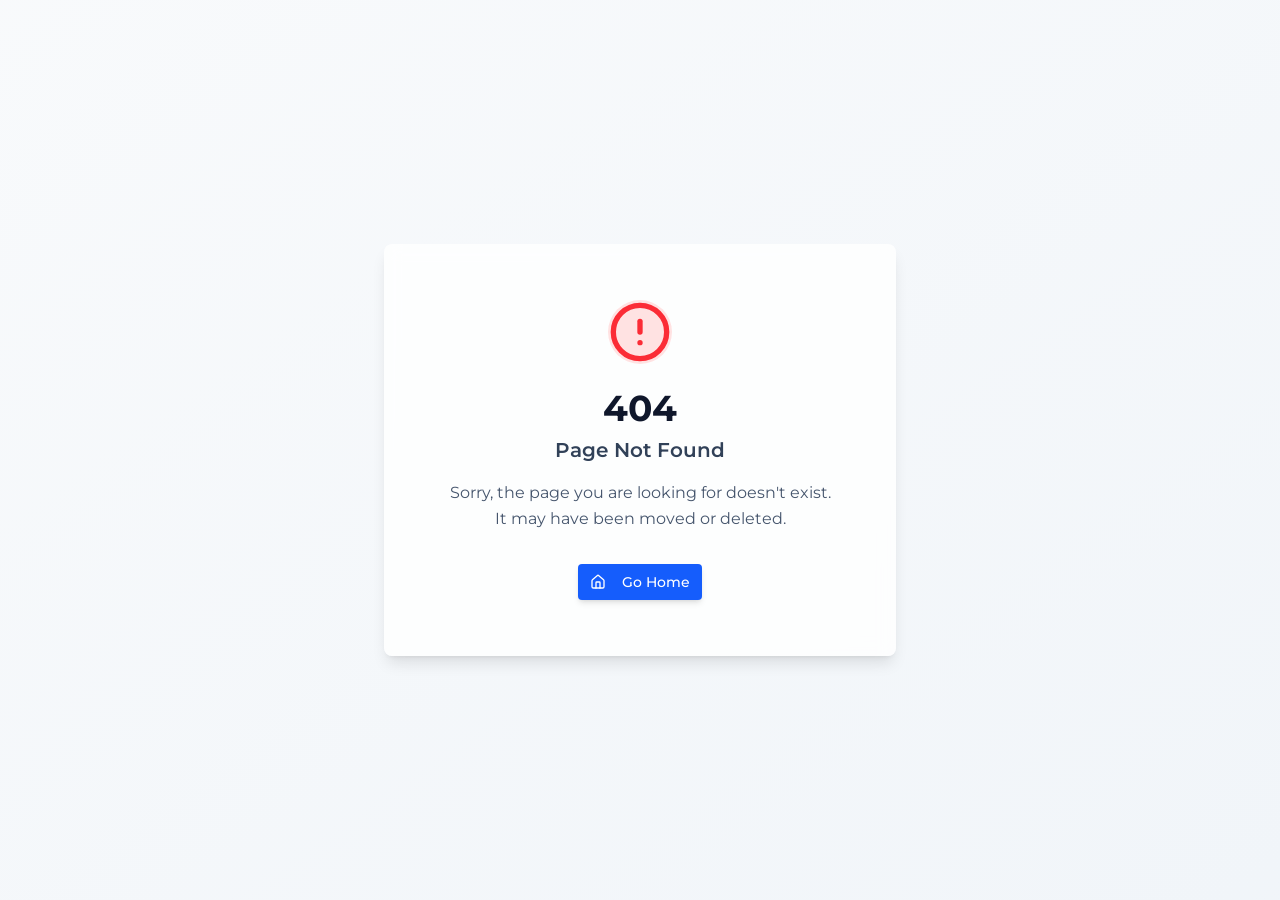
==== index.html @ ceac57ac "Bedrock Austin soil & site screening tool (static build) Screening engine runs in the browser agains" ====
<!doctype html>
<html lang="en">

  <head>
    <meta charset="UTF-8" />
    <meta
      name="viewport"
      content="width=device-width, initial-scale=1.0, maximum-scale=5" />
    <meta name="theme-color" content="#0B6E6E" />
    <meta
      name="description"
      content="Bedrock Austin reads the soil, bedrock, slope and Edwards Aquifer mapping under an Austin-area address and explains it in plain English — a one-page screening report brokers can hand to a client." />
    <title>Bedrock Austin — Austin Metro Soil &amp; Site Risk Screening</title>
    <link rel="preconnect" href="https://fonts.googleapis.com" />
    <link rel="preconnect" href="https://fonts.gstatic.com" crossorigin />
    <link
      href="https://fonts.googleapis.com/css2?family=Montserrat:wght@400;500;600;700;800&display=swap"
      rel="stylesheet" />
    <script type="module" crossorigin src="./assets/index-DRS5-mdk.js"></script>
    <link rel="stylesheet" crossorigin href="./assets/index-C3nefKfQ.css">
  </head>

  <body>
    <div id="root"></div>
    <script src="/api/platform/config.js"></script>

  </body>

</html>
---- assets/index-C3nefKfQ.css ----
.leaflet-pane,.leaflet-tile,.leaflet-marker-icon,.leaflet-marker-shadow,.leaflet-tile-container,.leaflet-pane>svg,.leaflet-pane>canvas,.leaflet-zoom-box,.leaflet-image-layer,.leaflet-layer{position:absolute;left:0;top:0}.leaflet-container{overflow:hidden}.leaflet-tile,.leaflet-marker-icon,.leaflet-marker-shadow{-webkit-user-select:none;-moz-user-select:none;user-select:none;-webkit-user-drag:none}.leaflet-tile::selection{background:transparent}.leaflet-safari .leaflet-tile{image-rendering:-webkit-optimize-contrast}.leaflet-safari .leaflet-tile-container{width:1600px;height:1600px;-webkit-transform-origin:0 0}.leaflet-marker-icon,.leaflet-marker-shadow{display:block}.leaflet-container .leaflet-overlay-pane svg{max-width:none!important;max-height:none!important}.leaflet-container .leaflet-marker-pane img,.leaflet-container .leaflet-shadow-pane img,.leaflet-container .leaflet-tile-pane img,.leaflet-container img.leaflet-image-layer,.leaflet-container .leaflet-tile{max-width:none!important;max-height:none!important;width:auto;padding:0}.leaflet-container img.leaflet-tile{mix-blend-mode:plus-lighter}.leaflet-container.leaflet-touch-zoom{-ms-touch-action:pan-x pan-y;touch-action:pan-x pan-y}.leaflet-container.leaflet-touch-drag{-ms-touch-action:pinch-zoom;touch-action:none;touch-action:pinch-zoom}.leaflet-container.leaflet-touch-drag.leaflet-touch-zoom{-ms-touch-action:none;touch-action:none}.leaflet-container{-webkit-tap-highlight-color:transparent}.leaflet-container a{-webkit-tap-highlight-color:rgba(51,181,229,.4)}.leaflet-tile{filter:inherit;visibility:hidden}.leaflet-tile-loaded{visibility:inherit}.leaflet-zoom-box{width:0;height:0;-moz-box-sizing:border-box;box-sizing:border-box;z-index:800}.leaflet-overlay-pane svg{-moz-user-select:none}.leaflet-pane{z-index:400}.leaflet-tile-pane{z-index:200}.leaflet-overlay-pane{z-index:400}.leaflet-shadow-pane{z-index:500}.leaflet-marker-pane{z-index:600}.leaflet-tooltip-pane{z-index:650}.leaflet-popup-pane{z-index:700}.leaflet-map-pane canvas{z-index:100}.leaflet-map-pane svg{z-index:200}.leaflet-vml-shape{width:1px;height:1px}.lvml{behavior:url(#default#VML);display:inline-block;position:absolute}.leaflet-control{position:relative;z-index:800;pointer-events:visiblePainted;pointer-events:auto}.leaflet-top,.leaflet-bottom{position:absolute;z-index:1000;pointer-events:none}.leaflet-top{top:0}.leaflet-right{right:0}.leaflet-bottom{bottom:0}.leaflet-left{left:0}.leaflet-control{float:left;clear:both}.leaflet-right .leaflet-control{float:right}.leaflet-top .leaflet-control{margin-top:10px}.leaflet-bottom .leaflet-control{margin-bottom:10px}.leaflet-left .leaflet-control{margin-left:10px}.leaflet-right .leaflet-control{margin-right:10px}.leaflet-fade-anim .leaflet-popup{opacity:0;-webkit-transition:opacity .2s linear;-moz-transition:opacity .2s linear;transition:opacity .2s linear}.leaflet-fade-anim .leaflet-map-pane .leaflet-popup{opacity:1}.leaflet-zoom-animated{-webkit-transform-origin:0 0;-ms-transform-origin:0 0;transform-origin:0 0}svg.leaflet-zoom-animated{will-change:transform}.leaflet-zoom-anim .leaflet-zoom-animated{-webkit-transition:-webkit-transform .25s cubic-bezier(0,0,.25,1);-moz-transition:-moz-transform .25s cubic-bezier(0,0,.25,1);transition:transform .25s cubic-bezier(0,0,.25,1)}.leaflet-zoom-anim .leaflet-tile,.leaflet-pan-anim .leaflet-tile{-webkit-transition:none;-moz-transition:none;transition:none}.leaflet-zoom-anim .leaflet-zoom-hide{visibility:hidden}.leaflet-interactive{cursor:pointer}.leaflet-grab{cursor:-webkit-grab;cursor:-moz-grab;cursor:grab}.leaflet-crosshair,.leaflet-crosshair .leaflet-interactive{cursor:crosshair}.leaflet-popup-pane,.leaflet-control{cursor:auto}.leaflet-dragging .leaflet-grab,.leaflet-dragging .leaflet-grab .leaflet-interactive,.leaflet-dragging .leaflet-marker-draggable{cursor:move;cursor:-webkit-grabbing;cursor:-moz-grabbing;cursor:grabbing}.leaflet-marker-icon,.leaflet-marker-shadow,.leaflet-image-layer,.leaflet-pane>svg path,.leaflet-tile-container{pointer-events:none}.leaflet-marker-icon.leaflet-interactive,.leaflet-image-layer.leaflet-interactive,.leaflet-pane>svg path.leaflet-interactive,svg.leaflet-image-layer.leaflet-interactive path{pointer-events:visiblePainted;pointer-events:auto}.leaflet-container{background:#ddd;outline-offset:1px}.leaflet-container a{color:#0078a8}.leaflet-zoom-box{border:2px dotted #38f;background:#ffffff80}.leaflet-container{font-family:Helvetica Neue,Arial,Helvetica,sans-serif;font-size:12px;font-size:.75rem;line-height:1.5}.leaflet-bar{box-shadow:0 1px 5px #000000a6;border-radius:4px}.leaflet-bar a{background-color:#fff;border-bottom:1px solid #ccc;width:26px;height:26px;line-height:26px;display:block;text-align:center;text-decoration:none;color:#000}.leaflet-bar a,.leaflet-control-layers-toggle{background-position:50% 50%;background-repeat:no-repeat;display:block}.leaflet-bar a:hover,.leaflet-bar a:focus{background-color:#f4f4f4}.leaflet-bar a:first-child{border-top-left-radius:4px;border-top-right-radius:4px}.leaflet-bar a:last-child{border-bottom-left-radius:4px;border-bottom-right-radius:4px;border-bottom:none}.leaflet-bar a.leaflet-disabled{cursor:default;background-color:#f4f4f4;color:#bbb}.leaflet-touch .leaflet-bar a{width:30px;height:30px;line-height:30px}.leaflet-touch .leaflet-bar a:first-child{border-top-left-radius:2px;border-top-right-radius:2px}.leaflet-touch .leaflet-bar a:last-child{border-bottom-left-radius:2px;border-bottom-right-radius:2px}.leaflet-control-zoom-in,.leaflet-control-zoom-out{font:700 18px Lucida Console,Monaco,monospace;text-indent:1px}.leaflet-touch .leaflet-control-zoom-in,.leaflet-touch .leaflet-control-zoom-out{font-size:22px}.leaflet-control-layers{box-shadow:0 1px 5px #0006;background:#fff;border-radius:5px}.leaflet-control-layers-toggle{background-image:url([data-uri]);width:36px;height:36px}.leaflet-retina .leaflet-control-layers-toggle{background-image:url([data-uri]);background-size:26px 26px}.leaflet-touch .leaflet-control-layers-toggle{width:44px;height:44px}.leaflet-control-layers .leaflet-control-layers-list,.leaflet-control-layers-expanded .leaflet-control-layers-toggle{display:none}.leaflet-control-layers-expanded .leaflet-control-layers-list{display:block;position:relative}.leaflet-control-layers-expanded{padding:6px 10px 6px 6px;color:#333;background:#fff}.leaflet-control-layers-scrollbar{overflow-y:scroll;overflow-x:hidden;padding-right:5px}.leaflet-control-layers-selector{margin-top:2px;position:relative;top:1px}.leaflet-control-layers label{display:block;font-size:13px;font-size:1.08333em}.leaflet-control-layers-separator{height:0;border-top:1px solid #ddd;margin:5px -10px 5px -6px}.leaflet-default-icon-path{background-image:url([data-uri])}.leaflet-container .leaflet-control-attribution{background:#fff;background:#fffc;margin:0}.leaflet-control-attribution,.leaflet-control-scale-line{padding:0 5px;color:#333;line-height:1.4}.leaflet-control-attribution a{text-decoration:none}.leaflet-control-attribution a:hover,.leaflet-control-attribution a:focus{text-decoration:underline}.leaflet-attribution-flag{display:inline!important;vertical-align:baseline!important;width:1em;height:.6669em}.leaflet-left .leaflet-control-scale{margin-left:5px}.leaflet-bottom .leaflet-control-scale{margin-bottom:5px}.leaflet-control-scale-line{border:2px solid #777;border-top:none;line-height:1.1;padding:2px 5px 1px;white-space:nowrap;-moz-box-sizing:border-box;box-sizing:border-box;background:#fffc;text-shadow:1px 1px #fff}.leaflet-control-scale-line:not(:first-child){border-top:2px solid #777;border-bottom:none;margin-top:-2px}.leaflet-control-scale-line:not(:first-child):not(:last-child){border-bottom:2px solid #777}.leaflet-touch .leaflet-control-attribution,.leaflet-touch .leaflet-control-layers,.leaflet-touch .leaflet-bar{box-shadow:none}.leaflet-touch .leaflet-control-layers,.leaflet-touch .leaflet-bar{border:2px solid rgba(0,0,0,.2);background-clip:padding-box}.leaflet-popup{position:absolute;text-align:center;margin-bottom:20px}.leaflet-popup-content-wrapper{padding:1px;text-align:left;border-radius:12px}.leaflet-popup-content{margin:13px 24px 13px 20px;line-height:1.3;font-size:13px;font-size:1.08333em;min-height:1px}.leaflet-popup-content p{margin:1.3em 0}.leaflet-popup-tip-container{width:40px;height:20px;position:absolute;left:50%;margin-top:-1px;margin-left:-20px;overflow:hidden;pointer-events:none}.leaflet-popup-tip{width:17px;height:17px;padding:1px;margin:-10px auto 0;pointer-events:auto;-webkit-transform:rotate(45deg);-moz-transform:rotate(45deg);-ms-transform:rotate(45deg);transform:rotate(45deg)}.leaflet-popup-content-wrapper,.leaflet-popup-tip{background:#fff;color:#333;box-shadow:0 3px 14px #0006}.leaflet-container a.leaflet-popup-close-button{position:absolute;top:0;right:0;border:none;text-align:center;width:24px;height:24px;font:16px/24px Tahoma,Verdana,sans-serif;color:#757575;text-decoration:none;background:transparent}.leaflet-container a.leaflet-popup-close-button:hover,.leaflet-container a.leaflet-popup-close-button:focus{color:#585858}.leaflet-popup-scrolled{overflow:auto}.leaflet-oldie .leaflet-popup-content-wrapper{-ms-zoom:1}.leaflet-oldie .leaflet-popup-tip{width:24px;margin:0 auto;-ms-filter:"progid:DXImageTransform.Microsoft.Matrix(M11=0.70710678, M12=0.70710678, M21=-0.70710678, M22=0.70710678)";filter:progid:DXImageTransform.Microsoft.Matrix(M11=.70710678,M12=.70710678,M21=-.70710678,M22=.70710678)}.leaflet-oldie .leaflet-control-zoom,.leaflet-oldie .leaflet-control-layers,.leaflet-oldie .leaflet-popup-content-wrapper,.leaflet-oldie .leaflet-popup-tip{border:1px solid #999}.leaflet-div-icon{background:#fff;border:1px solid #666}.leaflet-tooltip{position:absolute;padding:6px;background-color:#fff;border:1px solid #fff;border-radius:3px;color:#222;white-space:nowrap;-webkit-user-select:none;-moz-user-select:none;-ms-user-select:none;user-select:none;pointer-events:none;box-shadow:0 1px 3px #0006}.leaflet-tooltip.leaflet-interactive{cursor:pointer;pointer-events:auto}.leaflet-tooltip-top:before,.leaflet-tooltip-bottom:before,.leaflet-tooltip-left:before,.leaflet-tooltip-right:before{position:absolute;pointer-events:none;border:6px solid transparent;background:transparent;content:""}.leaflet-tooltip-bottom{margin-top:6px}.leaflet-tooltip-top{margin-top:-6px}.leaflet-tooltip-bottom:before,.leaflet-tooltip-top:before{left:50%;margin-left:-6px}.leaflet-tooltip-top:before{bottom:0;margin-bottom:-12px;border-top-color:#fff}.leaflet-tooltip-bottom:before{top:0;margin-top:-12px;margin-left:-6px;border-bottom-color:#fff}.leaflet-tooltip-left{margin-left:-6px}.leaflet-tooltip-right{margin-left:6px}.leaflet-tooltip-left:before,.leaflet-tooltip-right:before{top:50%;margin-top:-6px}.leaflet-tooltip-left:before{right:0;margin-right:-12px;border-left-color:#fff}.leaflet-tooltip-right:before{left:0;margin-left:-12px;border-right-color:#fff}@media print{.leaflet-control{-webkit-print-color-adjust:exact;print-color-adjust:exact}}/*! tailwindcss v4.1.14 | MIT License | https://tailwindcss.com */@layer properties{@supports (((-webkit-hyphens:none)) and (not (margin-trim:inline))) or ((-moz-orient:inline) and (not (color:rgb(from red r g b)))){*,:before,:after,::backdrop{--tw-translate-x:0;--tw-translate-y:0;--tw-translate-z:0;--tw-rotate-x:initial;--tw-rotate-y:initial;--tw-rotate-z:initial;--tw-skew-x:initial;--tw-skew-y:initial;--tw-space-y-reverse:0;--tw-space-x-reverse:0;--tw-divide-y-reverse:0;--tw-border-style:solid;--tw-gradient-position:initial;--tw-gradient-from:#0000;--tw-gradient-via:#0000;--tw-gradient-to:#0000;--tw-gradient-stops:initial;--tw-gradient-via-stops:initial;--tw-gradient-from-position:0%;--tw-gradient-via-position:50%;--tw-gradient-to-position:100%;--tw-leading:initial;--tw-font-weight:initial;--tw-tracking:initial;--tw-ordinal:initial;--tw-slashed-zero:initial;--tw-numeric-figure:initial;--tw-numeric-spacing:initial;--tw-numeric-fraction:initial;--tw-shadow:0 0 #0000;--tw-shadow-color:initial;--tw-shadow-alpha:100%;--tw-inset-shadow:0 0 #0000;--tw-inset-shadow-color:initial;--tw-inset-shadow-alpha:100%;--tw-ring-color:initial;--tw-ring-shadow:0 0 #0000;--tw-inset-ring-color:initial;--tw-inset-ring-shadow:0 0 #0000;--tw-ring-inset:initial;--tw-ring-offset-width:0px;--tw-ring-offset-color:#fff;--tw-ring-offset-shadow:0 0 #0000;--tw-outline-style:solid;--tw-backdrop-blur:initial;--tw-backdrop-brightness:initial;--tw-backdrop-contrast:initial;--tw-backdrop-grayscale:initial;--tw-backdrop-hue-rotate:initial;--tw-backdrop-invert:initial;--tw-backdrop-opacity:initial;--tw-backdrop-saturate:initial;--tw-backdrop-sepia:initial;--tw-duration:initial;--tw-ease:initial;--tw-content:"";--tw-animation-delay:0s;--tw-animation-direction:normal;--tw-animation-duration:initial;--tw-animation-fill-mode:none;--tw-animation-iteration-count:1;--tw-enter-blur:0;--tw-enter-opacity:1;--tw-enter-rotate:0;--tw-enter-scale:1;--tw-enter-translate-x:0;--tw-enter-translate-y:0;--tw-exit-blur:0;--tw-exit-opacity:1;--tw-exit-rotate:0;--tw-exit-scale:1;--tw-exit-translate-x:0;--tw-exit-translate-y:0}}}@layer theme{:root,:host{--font-sans:ui-sans-serif,system-ui,sans-serif,"Apple Color Emoji","Segoe UI Emoji","Segoe UI Symbol","Noto Color Emoji";--font-mono:ui-monospace,SFMono-Regular,Menlo,Monaco,Consolas,"Liberation Mono","Courier New",monospace;--color-red-100:oklch(93.6% .032 17.717);--color-red-500:oklch(63.7% .237 25.331);--color-blue-50:oklch(97% .014 254.604);--color-blue-300:oklch(80.9% .105 251.813);--color-blue-500:oklch(62.3% .214 259.815);--color-blue-600:oklch(54.6% .245 262.881);--color-blue-700:oklch(48.8% .243 264.376);--color-blue-800:oklch(42.4% .199 265.638);--color-slate-50:oklch(98.4% .003 247.858);--color-slate-100:oklch(96.8% .007 247.896);--color-slate-600:oklch(44.6% .043 257.281);--color-slate-700:oklch(37.2% .044 257.287);--color-slate-900:oklch(20.8% .042 265.755);--color-black:#000;--color-white:#fff;--spacing:.25rem;--container-xs:20rem;--container-sm:24rem;--container-md:28rem;--container-lg:32rem;--container-2xl:42rem;--container-3xl:48rem;--container-6xl:72rem;--text-xs:.75rem;--text-xs--line-height:calc(1/.75);--text-sm:.875rem;--text-sm--line-height:calc(1.25/.875);--text-base:1rem;--text-base--line-height: 1.5 ;--text-lg:1.125rem;--text-lg--line-height:calc(1.75/1.125);--text-xl:1.25rem;--text-xl--line-height:calc(1.75/1.25);--text-2xl:1.5rem;--text-2xl--line-height:calc(2/1.5);--text-3xl:1.875rem;--text-3xl--line-height: 1.2 ;--text-4xl:2.25rem;--text-4xl--line-height:calc(2.5/2.25);--font-weight-normal:400;--font-weight-medium:500;--font-weight-semibold:600;--font-weight-bold:700;--tracking-tight:-.025em;--tracking-widest:.1em;--leading-tight:1.25;--leading-snug:1.375;--leading-normal:1.5;--leading-relaxed:1.625;--radius-xs:.125rem;--ease-in-out:cubic-bezier(.4,0,.2,1);--animate-spin:spin 1s linear infinite;--animate-pulse:pulse 2s cubic-bezier(.4,0,.6,1)infinite;--blur-sm:8px;--blur-2xl:40px;--aspect-video:16/9;--default-transition-duration:.15s;--default-transition-timing-function:cubic-bezier(.4,0,.2,1);--default-font-family:var(--font-sans);--default-mono-font-family:var(--font-mono);--color-border:var(--border);--font-display:var(--font-display);--font-body:var(--font-body)}}@layer base{*,:after,:before,::backdrop{box-sizing:border-box;border:0 solid;margin:0;padding:0}::file-selector-button{box-sizing:border-box;border:0 solid;margin:0;padding:0}html,:host{-webkit-text-size-adjust:100%;tab-size:4;line-height:1.5;font-family:var(--default-font-family,ui-sans-serif,system-ui,sans-serif,"Apple Color Emoji","Segoe UI Emoji","Segoe UI Symbol","Noto Color Emoji");font-feature-settings:var(--default-font-feature-settings,normal);font-variation-settings:var(--default-font-variation-settings,normal);-webkit-tap-highlight-color:transparent}hr{height:0;color:inherit;border-top-width:1px}abbr:where([title]){-webkit-text-decoration:underline dotted;text-decoration:underline dotted}h1,h2,h3,h4,h5,h6{font-size:inherit;font-weight:inherit}a{color:inherit;-webkit-text-decoration:inherit;text-decoration:inherit}b,strong{font-weight:bolder}code,kbd,samp,pre{font-family:var(--default-mono-font-family,ui-monospace,SFMono-Regular,Menlo,Monaco,Consolas,"Liberation Mono","Courier New",monospace);font-feature-settings:var(--default-mono-font-feature-settings,normal);font-variation-settings:var(--default-mono-font-variation-settings,normal);font-size:1em}small{font-size:80%}sub,sup{vertical-align:baseline;font-size:75%;line-height:0;position:relative}sub{bottom:-.25em}sup{top:-.5em}table{text-indent:0;border-color:inherit;border-collapse:collapse}:-moz-focusring{outline:auto}progress{vertical-align:baseline}summary{display:list-item}ol,ul,menu{list-style:none}img,svg,video,canvas,audio,iframe,embed,object{vertical-align:middle;display:block}img,video{max-width:100%;height:auto}button,input,select,optgroup,textarea{font:inherit;font-feature-settings:inherit;font-variation-settings:inherit;letter-spacing:inherit;color:inherit;opacity:1;background-color:#0000;border-radius:0}::file-selector-button{font:inherit;font-feature-settings:inherit;font-variation-settings:inherit;letter-spacing:inherit;color:inherit;opacity:1;background-color:#0000;border-radius:0}:where(select:is([multiple],[size])) optgroup{font-weight:bolder}:where(select:is([multiple],[size])) optgroup option{padding-inline-start:20px}::file-selector-button{margin-inline-end:4px}::placeholder{opacity:1}@supports (not ((-webkit-appearance:-apple-pay-button))) or (contain-intrinsic-size:1px){::placeholder{color:currentColor}@supports (color:color-mix(in lab,red,red)){::placeholder{color:color-mix(in oklab,currentcolor 50%,transparent)}}}textarea{resize:vertical}::-webkit-search-decoration{-webkit-appearance:none}::-webkit-date-and-time-value{min-height:1lh;text-align:inherit}::-webkit-datetime-edit{display:inline-flex}::-webkit-datetime-edit-fields-wrapper{padding:0}::-webkit-datetime-edit{padding-block:0}::-webkit-datetime-edit-year-field{padding-block:0}::-webkit-datetime-edit-month-field{padding-block:0}::-webkit-datetime-edit-day-field{padding-block:0}::-webkit-datetime-edit-hour-field{padding-block:0}::-webkit-datetime-edit-minute-field{padding-block:0}::-webkit-datetime-edit-second-field{padding-block:0}::-webkit-datetime-edit-millisecond-field{padding-block:0}::-webkit-datetime-edit-meridiem-field{padding-block:0}::-webkit-calendar-picker-indicator{line-height:1}:-moz-ui-invalid{box-shadow:none}button,input:where([type=button],[type=reset],[type=submit]){appearance:button}::file-selector-button{appearance:button}::-webkit-inner-spin-button{height:auto}::-webkit-outer-spin-button{height:auto}[hidden]:where(:not([hidden=until-found])){display:none!important}*{border-color:var(--border);outline-color:var(--ring)}@supports (color:color-mix(in lab,red,red)){*{outline-color:color-mix(in oklab,var(--ring)50%,transparent)}}body{background-color:var(--background);color:var(--foreground)}button:not(:disabled),[role=button]:not([aria-disabled=true]),[type=button]:not(:disabled),[type=submit]:not(:disabled),[type=reset]:not(:disabled),a[href],select:not(:disabled),input[type=checkbox]:not(:disabled),input[type=radio]:not(:disabled){cursor:pointer}body{font-family:var(--font-body);-webkit-font-smoothing:antialiased}::selection{background:#08304624}}@layer components{.container{width:100%;margin-left:auto;margin-right:auto;padding-left:1rem;padding-right:1rem}.flex{min-width:0;min-height:0}@media (min-width:640px){.container{padding-left:1.5rem;padding-right:1.5rem}}@media (min-width:1024px){.container{max-width:1280px;padding-left:2rem;padding-right:2rem}}}@layer utilities{.\@container\/card-header{container:card-header/inline-size}.\@container\/field-group{container:field-group/inline-size}.pointer-events-auto{pointer-events:auto}.pointer-events-none{pointer-events:none}.invisible{visibility:hidden}.sr-only{clip-path:inset(50%);white-space:nowrap;border-width:0;width:1px;height:1px;margin:-1px;padding:0;position:absolute;overflow:hidden}.absolute{position:absolute}.fixed{position:fixed}.relative{position:relative}.static{position:static}.sticky{position:sticky}.inset-0{inset:calc(var(--spacing)*0)}.inset-x-0{inset-inline:calc(var(--spacing)*0)}.inset-x-3{inset-inline:calc(var(--spacing)*3)}.inset-y-0{inset-block:calc(var(--spacing)*0)}.-top-12{top:calc(var(--spacing)*-12)}.top-0{top:calc(var(--spacing)*0)}.top-1\.5{top:calc(var(--spacing)*1.5)}.top-1\/2{top:50%}.top-3{top:calc(var(--spacing)*3)}.top-3\.5{top:calc(var(--spacing)*3.5)}.top-4{top:calc(var(--spacing)*4)}.top-5{top:calc(var(--spacing)*5)}.top-\[1px\]{top:1px}.top-\[50\%\]{top:50%}.top-\[60\%\]{top:60%}.top-full{top:100%}.-right-12{right:calc(var(--spacing)*-12)}.right-0{right:calc(var(--spacing)*0)}.right-1{right:calc(var(--spacing)*1)}.right-2{right:calc(var(--spacing)*2)}.right-3{right:calc(var(--spacing)*3)}.right-4{right:calc(var(--spacing)*4)}.-bottom-12{bottom:calc(var(--spacing)*-12)}.bottom-0{bottom:calc(var(--spacing)*0)}.bottom-3{bottom:calc(var(--spacing)*3)}.bottom-4{bottom:calc(var(--spacing)*4)}.-left-12{left:calc(var(--spacing)*-12)}.left-0{left:calc(var(--spacing)*0)}.left-1\/2{left:50%}.left-2{left:calc(var(--spacing)*2)}.left-3{left:calc(var(--spacing)*3)}.left-4{left:calc(var(--spacing)*4)}.left-\[50\%\]{left:50%}.isolate{isolation:isolate}.z-10{z-index:10}.z-20{z-index:20}.z-30{z-index:30}.z-40{z-index:40}.z-50{z-index:50}.z-\[1\]{z-index:1}.z-\[400\]{z-index:400}.order-first{order:-9999}.order-last{order:9999}.col-start-2{grid-column-start:2}.row-span-2{grid-row:span 2/span 2}.row-start-1{grid-row-start:1}.container{width:100%}@media (min-width:40rem){.container{max-width:40rem}}@media (min-width:48rem){.container{max-width:48rem}}@media (min-width:64rem){.container{max-width:64rem}}@media (min-width:80rem){.container{max-width:80rem}}@media (min-width:96rem){.container{max-width:96rem}}.\!m-0{margin:calc(var(--spacing)*0)!important}.-mx-1{margin-inline:calc(var(--spacing)*-1)}.mx-2{margin-inline:calc(var(--spacing)*2)}.mx-3\.5{margin-inline:calc(var(--spacing)*3.5)}.mx-4{margin-inline:calc(var(--spacing)*4)}.mx-auto{margin-inline:auto}.-my-2{margin-block:calc(var(--spacing)*-2)}.my-0{margin-block:calc(var(--spacing)*0)}.my-0\.5{margin-block:calc(var(--spacing)*.5)}.my-1{margin-block:calc(var(--spacing)*1)}.-mt-4{margin-top:calc(var(--spacing)*-4)}.mt-0\.5{margin-top:calc(var(--spacing)*.5)}.mt-1{margin-top:calc(var(--spacing)*1)}.mt-1\.5{margin-top:calc(var(--spacing)*1.5)}.mt-2{margin-top:calc(var(--spacing)*2)}.mt-2\.5{margin-top:calc(var(--spacing)*2.5)}.mt-3{margin-top:calc(var(--spacing)*3)}.mt-4{margin-top:calc(var(--spacing)*4)}.mt-5{margin-top:calc(var(--spacing)*5)}.mt-6{margin-top:calc(var(--spacing)*6)}.mt-7{margin-top:calc(var(--spacing)*7)}.mt-12{margin-top:calc(var(--spacing)*12)}.mt-\[7px\]{margin-top:7px}.mt-auto{margin-top:auto}.mr-1{margin-right:calc(var(--spacing)*1)}.mr-2{margin-right:calc(var(--spacing)*2)}.mb-1{margin-bottom:calc(var(--spacing)*1)}.mb-2{margin-bottom:calc(var(--spacing)*2)}.mb-3{margin-bottom:calc(var(--spacing)*3)}.mb-4{margin-bottom:calc(var(--spacing)*4)}.mb-6{margin-bottom:calc(var(--spacing)*6)}.mb-8{margin-bottom:calc(var(--spacing)*8)}.-ml-4{margin-left:calc(var(--spacing)*-4)}.ml-1{margin-left:calc(var(--spacing)*1)}.ml-2{margin-left:calc(var(--spacing)*2)}.ml-4{margin-left:calc(var(--spacing)*4)}.ml-auto{margin-left:auto}.line-clamp-1{-webkit-line-clamp:1;-webkit-box-orient:vertical;display:-webkit-box;overflow:hidden}.line-clamp-2{-webkit-line-clamp:2;-webkit-box-orient:vertical;display:-webkit-box;overflow:hidden}.block{display:block}.flex{display:flex}.grid{display:grid}.hidden{display:none}.inline{display:inline}.inline-flex{display:inline-flex}.table{display:table}.table-caption{display:table-caption}.table-cell{display:table-cell}.table-row{display:table-row}.field-sizing-content{field-sizing:content}.aspect-square{aspect-ratio:1}.aspect-video{aspect-ratio:var(--aspect-video)}.size-\(--cell-size\){width:var(--cell-size);height:var(--cell-size)}.size-2{width:calc(var(--spacing)*2);height:calc(var(--spacing)*2)}.size-2\.5{width:calc(var(--spacing)*2.5);height:calc(var(--spacing)*2.5)}.size-3{width:calc(var(--spacing)*3);height:calc(var(--spacing)*3)}.size-3\.5{width:calc(var(--spacing)*3.5);height:calc(var(--spacing)*3.5)}.size-4{width:calc(var(--spacing)*4);height:calc(var(--spacing)*4)}.size-6{width:calc(var(--spacing)*6);height:calc(var(--spacing)*6)}.size-7{width:calc(var(--spacing)*7);height:calc(var(--spacing)*7)}.size-8{width:calc(var(--spacing)*8);height:calc(var(--spacing)*8)}.size-9{width:calc(var(--spacing)*9);height:calc(var(--spacing)*9)}.size-10{width:calc(var(--spacing)*10);height:calc(var(--spacing)*10)}.size-12{width:calc(var(--spacing)*12);height:calc(var(--spacing)*12)}.size-auto{width:auto;height:auto}.size-full{width:100%;height:100%}.h-\(--cell-size\){height:var(--cell-size)}.h-1{height:calc(var(--spacing)*1)}.h-1\.5{height:calc(var(--spacing)*1.5)}.h-2{height:calc(var(--spacing)*2)}.h-2\.5{height:calc(var(--spacing)*2.5)}.h-3{height:calc(var(--spacing)*3)}.h-4{height:calc(var(--spacing)*4)}.h-5{height:calc(var(--spacing)*5)}.h-6{height:calc(var(--spacing)*6)}.h-7{height:calc(var(--spacing)*7)}.h-8{height:calc(var(--spacing)*8)}.h-9{height:calc(var(--spacing)*9)}.h-10{height:calc(var(--spacing)*10)}.h-11{height:calc(var(--spacing)*11)}.h-12{height:calc(var(--spacing)*12)}.h-13{height:calc(var(--spacing)*13)}.h-14{height:calc(var(--spacing)*14)}.h-16{height:calc(var(--spacing)*16)}.h-32{height:calc(var(--spacing)*32)}.h-64{height:calc(var(--spacing)*64)}.h-\[1\.15rem\]{height:1.15rem}.h-\[38px\]{height:38px}.h-\[190px\]{height:190px}.h-\[200px\]{height:200px}.h-\[248px\]{height:248px}.h-\[500px\]{height:500px}.h-\[calc\(100\%-1px\)\]{height:calc(100% - 1px)}.h-\[var\(--radix-navigation-menu-viewport-height\)\]{height:var(--radix-navigation-menu-viewport-height)}.h-\[var\(--radix-select-trigger-height\)\]{height:var(--radix-select-trigger-height)}.h-auto{height:auto}.h-full{height:100%}.h-px{height:1px}.h-svh{height:100svh}.max-h-\(--radix-context-menu-content-available-height\){max-height:var(--radix-context-menu-content-available-height)}.max-h-\(--radix-dropdown-menu-content-available-height\){max-height:var(--radix-dropdown-menu-content-available-height)}.max-h-\(--radix-select-content-available-height\){max-height:var(--radix-select-content-available-height)}.max-h-32{max-height:calc(var(--spacing)*32)}.max-h-\[300px\]{max-height:300px}.min-h-0{min-height:calc(var(--spacing)*0)}.min-h-4{min-height:calc(var(--spacing)*4)}.min-h-9{min-height:calc(var(--spacing)*9)}.min-h-16{min-height:calc(var(--spacing)*16)}.min-h-\[200px\]{min-height:200px}.min-h-screen{min-height:100vh}.min-h-svh{min-height:100svh}.w-\(--cell-size\){width:var(--cell-size)}.w-\(--sidebar-width\){width:var(--sidebar-width)}.w-0{width:calc(var(--spacing)*0)}.w-1{width:calc(var(--spacing)*1)}.w-1\.5{width:calc(var(--spacing)*1.5)}.w-1\/2{width:50%}.w-2{width:calc(var(--spacing)*2)}.w-2\.5{width:calc(var(--spacing)*2.5)}.w-3{width:calc(var(--spacing)*3)}.w-3\/4{width:75%}.w-4{width:calc(var(--spacing)*4)}.w-5{width:calc(var(--spacing)*5)}.w-8{width:calc(var(--spacing)*8)}.w-9{width:calc(var(--spacing)*9)}.w-10{width:calc(var(--spacing)*10)}.w-11{width:calc(var(--spacing)*11)}.w-16{width:calc(var(--spacing)*16)}.w-20{width:calc(var(--spacing)*20)}.w-24{width:calc(var(--spacing)*24)}.w-32{width:calc(var(--spacing)*32)}.w-48{width:calc(var(--spacing)*48)}.w-64{width:calc(var(--spacing)*64)}.w-72{width:calc(var(--spacing)*72)}.w-\[3px\]{width:3px}.w-\[38px\]{width:38px}.w-\[100px\]{width:100px}.w-\[160px\]{width:160px}.w-\[186px\]{width:186px}.w-\[280px\]{width:280px}.w-\[400px\]{width:400px}.w-auto{width:auto}.w-fit{width:fit-content}.w-full{width:100%}.w-max{width:max-content}.w-px{width:1px}.max-w-\(--skeleton-width\){max-width:var(--skeleton-width)}.max-w-2xl{max-width:var(--container-2xl)}.max-w-3xl{max-width:var(--container-3xl)}.max-w-6xl{max-width:var(--container-6xl)}.max-w-\[80\%\]{max-width:80%}.max-w-\[calc\(100\%-2rem\)\]{max-width:calc(100% - 2rem)}.max-w-lg{max-width:var(--container-lg)}.max-w-max{max-width:max-content}.max-w-md{max-width:var(--container-md)}.max-w-none{max-width:none}.max-w-sm{max-width:var(--container-sm)}.max-w-xs{max-width:var(--container-xs)}.min-w-\(--cell-size\){min-width:var(--cell-size)}.min-w-0{min-width:calc(var(--spacing)*0)}.min-w-5{min-width:calc(var(--spacing)*5)}.min-w-8{min-width:calc(var(--spacing)*8)}.min-w-9{min-width:calc(var(--spacing)*9)}.min-w-10{min-width:calc(var(--spacing)*10)}.min-w-\[8rem\]{min-width:8rem}.min-w-\[12rem\]{min-width:12rem}.min-w-\[var\(--radix-select-trigger-width\)\]{min-width:var(--radix-select-trigger-width)}.flex-1{flex:1}.flex-shrink-0,.shrink-0{flex-shrink:0}.grow{flex-grow:1}.grow-0{flex-grow:0}.basis-full{flex-basis:100%}.caption-bottom{caption-side:bottom}.border-collapse{border-collapse:collapse}.origin-\(--radix-context-menu-content-transform-origin\){transform-origin:var(--radix-context-menu-content-transform-origin)}.origin-\(--radix-dropdown-menu-content-transform-origin\){transform-origin:var(--radix-dropdown-menu-content-transform-origin)}.origin-\(--radix-hover-card-content-transform-origin\){transform-origin:var(--radix-hover-card-content-transform-origin)}.origin-\(--radix-menubar-content-transform-origin\){transform-origin:var(--radix-menubar-content-transform-origin)}.origin-\(--radix-popover-content-transform-origin\){transform-origin:var(--radix-popover-content-transform-origin)}.origin-\(--radix-select-content-transform-origin\){transform-origin:var(--radix-select-content-transform-origin)}.origin-\(--radix-tooltip-content-transform-origin\){transform-origin:var(--radix-tooltip-content-transform-origin)}.-translate-x-1\/2{--tw-translate-x: -50% ;translate:var(--tw-translate-x)var(--tw-translate-y)}.-translate-x-px{--tw-translate-x:-1px;translate:var(--tw-translate-x)var(--tw-translate-y)}.translate-x-\[-50\%\]{--tw-translate-x:-50%;translate:var(--tw-translate-x)var(--tw-translate-y)}.translate-x-px{--tw-translate-x:1px;translate:var(--tw-translate-x)var(--tw-translate-y)}.-translate-y-1\/2{--tw-translate-y: -50% ;translate:var(--tw-translate-x)var(--tw-translate-y)}.translate-y-0\.5{--tw-translate-y:calc(var(--spacing)*.5);translate:var(--tw-translate-x)var(--tw-translate-y)}.translate-y-\[-50\%\]{--tw-translate-y:-50%;translate:var(--tw-translate-x)var(--tw-translate-y)}.translate-y-\[calc\(-50\%_-_2px\)\]{--tw-translate-y: calc(-50% - 2px) ;translate:var(--tw-translate-x)var(--tw-translate-y)}.rotate-45{rotate:45deg}.rotate-90{rotate:90deg}.transform{transform:var(--tw-rotate-x,)var(--tw-rotate-y,)var(--tw-rotate-z,)var(--tw-skew-x,)var(--tw-skew-y,)}.animate-caret-blink{animation:1.25s ease-out infinite caret-blink}.animate-in{animation:enter var(--tw-animation-duration,var(--tw-duration,.15s))var(--tw-ease,ease)var(--tw-animation-delay,0s)var(--tw-animation-iteration-count,1)var(--tw-animation-direction,normal)var(--tw-animation-fill-mode,none)}.animate-pulse{animation:var(--animate-pulse)}.animate-spin{animation:var(--animate-spin)}.cursor-col-resize{cursor:col-resize}.cursor-default{cursor:default}.cursor-pointer{cursor:pointer}.cursor-text{cursor:text}.touch-none{touch-action:none}.resize-none{resize:none}.scroll-my-1{scroll-margin-block:calc(var(--spacing)*1)}.scroll-mt-20{scroll-margin-top:calc(var(--spacing)*20)}.scroll-py-1{scroll-padding-block:calc(var(--spacing)*1)}.list-disc{list-style-type:disc}.list-none{list-style-type:none}.auto-rows-min{grid-auto-rows:min-content}.grid-cols-1{grid-template-columns:repeat(1,minmax(0,1fr))}.grid-cols-2{grid-template-columns:repeat(2,minmax(0,1fr))}.grid-cols-3{grid-template-columns:repeat(3,minmax(0,1fr))}.grid-cols-\[0_1fr\]{grid-template-columns:0 1fr}.grid-rows-\[auto_auto\]{grid-template-rows:auto auto}.flex-col{flex-direction:column}.flex-col-reverse{flex-direction:column-reverse}.flex-row{flex-direction:row}.flex-wrap{flex-wrap:wrap}.items-baseline{align-items:baseline}.items-center{align-items:center}.items-end{align-items:flex-end}.items-start{align-items:flex-start}.items-stretch{align-items:stretch}.justify-between{justify-content:space-between}.justify-center{justify-content:center}.justify-end{justify-content:flex-end}.justify-start{justify-content:flex-start}.justify-items-start{justify-items:start}.gap-0{gap:calc(var(--spacing)*0)}.gap-0\.5{gap:calc(var(--spacing)*.5)}.gap-1{gap:calc(var(--spacing)*1)}.gap-1\.5{gap:calc(var(--spacing)*1.5)}.gap-2{gap:calc(var(--spacing)*2)}.gap-2\.5{gap:calc(var(--spacing)*2.5)}.gap-3{gap:calc(var(--spacing)*3)}.gap-4{gap:calc(var(--spacing)*4)}.gap-5{gap:calc(var(--spacing)*5)}.gap-6{gap:calc(var(--spacing)*6)}.gap-7{gap:calc(var(--spacing)*7)}.gap-8{gap:calc(var(--spacing)*8)}:where(.space-y-1>:not(:last-child)){--tw-space-y-reverse:0;margin-block-start:calc(calc(var(--spacing)*1)*var(--tw-space-y-reverse));margin-block-end:calc(calc(var(--spacing)*1)*calc(1 - var(--tw-space-y-reverse)))}:where(.space-y-2>:not(:last-child)){--tw-space-y-reverse:0;margin-block-start:calc(calc(var(--spacing)*2)*var(--tw-space-y-reverse));margin-block-end:calc(calc(var(--spacing)*2)*calc(1 - var(--tw-space-y-reverse)))}:where(.space-y-2\.5>:not(:last-child)){--tw-space-y-reverse:0;margin-block-start:calc(calc(var(--spacing)*2.5)*var(--tw-space-y-reverse));margin-block-end:calc(calc(var(--spacing)*2.5)*calc(1 - var(--tw-space-y-reverse)))}:where(.space-y-3>:not(:last-child)){--tw-space-y-reverse:0;margin-block-start:calc(calc(var(--spacing)*3)*var(--tw-space-y-reverse));margin-block-end:calc(calc(var(--spacing)*3)*calc(1 - var(--tw-space-y-reverse)))}:where(.space-y-4>:not(:last-child)){--tw-space-y-reverse:0;margin-block-start:calc(calc(var(--spacing)*4)*var(--tw-space-y-reverse));margin-block-end:calc(calc(var(--spacing)*4)*calc(1 - var(--tw-space-y-reverse)))}:where(.space-y-5>:not(:last-child)){--tw-space-y-reverse:0;margin-block-start:calc(calc(var(--spacing)*5)*var(--tw-space-y-reverse));margin-block-end:calc(calc(var(--spacing)*5)*calc(1 - var(--tw-space-y-reverse)))}:where(.space-y-6>:not(:last-child)){--tw-space-y-reverse:0;margin-block-start:calc(calc(var(--spacing)*6)*var(--tw-space-y-reverse));margin-block-end:calc(calc(var(--spacing)*6)*calc(1 - var(--tw-space-y-reverse)))}:where(.space-y-12>:not(:last-child)){--tw-space-y-reverse:0;margin-block-start:calc(calc(var(--spacing)*12)*var(--tw-space-y-reverse));margin-block-end:calc(calc(var(--spacing)*12)*calc(1 - var(--tw-space-y-reverse)))}.gap-x-2{column-gap:calc(var(--spacing)*2)}.gap-x-3{column-gap:calc(var(--spacing)*3)}.gap-x-5{column-gap:calc(var(--spacing)*5)}.gap-x-6{column-gap:calc(var(--spacing)*6)}:where(.space-x-2>:not(:last-child)){--tw-space-x-reverse:0;margin-inline-start:calc(calc(var(--spacing)*2)*var(--tw-space-x-reverse));margin-inline-end:calc(calc(var(--spacing)*2)*calc(1 - var(--tw-space-x-reverse)))}.gap-y-0\.5{row-gap:calc(var(--spacing)*.5)}.gap-y-1{row-gap:calc(var(--spacing)*1)}.gap-y-1\.5{row-gap:calc(var(--spacing)*1.5)}:where(.divide-y>:not(:last-child)){--tw-divide-y-reverse:0;border-bottom-style:var(--tw-border-style);border-top-style:var(--tw-border-style);border-top-width:calc(1px*var(--tw-divide-y-reverse));border-bottom-width:calc(1px*calc(1 - var(--tw-divide-y-reverse)))}:where(.divide-rule>:not(:last-child)){border-color:var(--rule)}.self-start{align-self:flex-start}.self-stretch{align-self:stretch}.justify-self-end{justify-self:flex-end}.truncate{text-overflow:ellipsis;white-space:nowrap;overflow:hidden}.overflow-auto{overflow:auto}.overflow-hidden{overflow:hidden}.overflow-x-auto{overflow-x:auto}.overflow-x-hidden{overflow-x:hidden}.overflow-y-auto{overflow-y:auto}.rounded{border-radius:.25rem}.rounded-\[2px\]{border-radius:2px}.rounded-\[4px\]{border-radius:4px}.rounded-\[10px\]{border-radius:10px}.rounded-\[20px\]{border-radius:20px}.rounded-\[calc\(var\(--radius\)-5px\)\]{border-radius:calc(var(--radius) - 5px)}.rounded-\[inherit\]{border-radius:inherit}.rounded-full{border-radius:3.40282e38px}.rounded-lg{border-radius:var(--radius)}.rounded-md{border-radius:calc(var(--radius) - 2px)}.rounded-none{border-radius:0}.rounded-sm{border-radius:calc(var(--radius) - 4px)}.rounded-xl{border-radius:calc(var(--radius) + 4px)}.rounded-xs{border-radius:var(--radius-xs)}.rounded-l-md{border-top-left-radius:calc(var(--radius) - 2px);border-bottom-left-radius:calc(var(--radius) - 2px)}.rounded-tl-sm{border-top-left-radius:calc(var(--radius) - 4px)}.rounded-r-md{border-top-right-radius:calc(var(--radius) - 2px);border-bottom-right-radius:calc(var(--radius) - 2px)}.border{border-style:var(--tw-border-style);border-width:1px}.border-0{border-style:var(--tw-border-style);border-width:0}.border-\[1\.5px\]{border-style:var(--tw-border-style);border-width:1.5px}.border-y{border-block-style:var(--tw-border-style);border-block-width:1px}.border-t{border-top-style:var(--tw-border-style);border-top-width:1px}.border-r{border-right-style:var(--tw-border-style);border-right-width:1px}.border-r-0{border-right-style:var(--tw-border-style);border-right-width:0}.border-b{border-bottom-style:var(--tw-border-style);border-bottom-width:1px}.border-l{border-left-style:var(--tw-border-style);border-left-width:1px}.border-l-2{border-left-style:var(--tw-border-style);border-left-width:2px}.border-dashed{--tw-border-style:dashed;border-style:dashed}.border-\(--color-border\){border-color:var(--color-border)}.border-\[\#a9cdb9\]{border-color:#a9cdb9}.border-\[\#e0aca3\]{border-color:#e0aca3}.border-\[\#e2c48f\]{border-color:#e2c48f}.border-\[rgba\(0\,0\,0\,0\.08\)\]{border-color:#00000014}.border-border,.border-border\/50{border-color:var(--border)}@supports (color:color-mix(in lab,red,red)){.border-border\/50{border-color:color-mix(in oklab,var(--border)50%,transparent)}}.border-brand{border-color:var(--brand)}.border-input{border-color:var(--input)}.border-primary{border-color:var(--primary)}.border-rule,.border-rule\/70{border-color:var(--rule)}@supports (color:color-mix(in lab,red,red)){.border-rule\/70{border-color:color-mix(in oklab,var(--rule)70%,transparent)}}.border-sidebar-border{border-color:var(--sidebar-border)}.border-transparent{border-color:#0000}.border-t-transparent{border-top-color:#0000}.border-l-brand\/70{border-left-color:var(--brand)}@supports (color:color-mix(in lab,red,red)){.border-l-brand\/70{border-left-color:color-mix(in oklab,var(--brand)70%,transparent)}}.border-l-transparent{border-left-color:#0000}.bg-\(--color-bg\){background-color:var(--color-bg)}.bg-\[\#2f7d4f\]{background-color:#2f7d4f}.bg-\[\#8a6a3c\]{background-color:#8a6a3c}.bg-\[\#211f1f\]{background-color:#211f1f}.bg-\[\#b3392e\]{background-color:#b3392e}.bg-\[\#b7791f\]{background-color:#b7791f}.bg-\[\#c3ccd3\]{background-color:#c3ccd3}.bg-\[\#eaf3ee\]{background-color:#eaf3ee}.bg-\[\#faf1de\]{background-color:#faf1de}.bg-\[\#faf1de\]\/60{background-color:#faf1de99}.bg-\[\#fbe9e6\]{background-color:#fbe9e6}.bg-\[\#ffffff\]{background-color:#fff}.bg-\[\#ffffff\]\/60{background-color:#fff9}.bg-\[\#ffffff\]\/70{background-color:#ffffffb3}.bg-\[\#ffffff\]\/80{background-color:#fffc}.bg-\[\#ffffff\]\/92{background-color:#ffffffeb}.bg-\[\#ffffff\]\/95{background-color:#fffffff2}.bg-accent{background-color:var(--accent)}.bg-background,.bg-background\/50{background-color:var(--background)}@supports (color:color-mix(in lab,red,red)){.bg-background\/50{background-color:color-mix(in oklab,var(--background)50%,transparent)}}.bg-background\/95{background-color:var(--background)}@supports (color:color-mix(in lab,red,red)){.bg-background\/95{background-color:color-mix(in oklab,var(--background)95%,transparent)}}.bg-black\/50{background-color:#00000080}@supports (color:color-mix(in lab,red,red)){.bg-black\/50{background-color:color-mix(in oklab,var(--color-black)50%,transparent)}}.bg-blue-600{background-color:var(--color-blue-600)}.bg-border{background-color:var(--border)}.bg-brand,.bg-brand\/10{background-color:var(--brand)}@supports (color:color-mix(in lab,red,red)){.bg-brand\/10{background-color:color-mix(in oklab,var(--brand)10%,transparent)}}.bg-card{background-color:var(--card)}.bg-clay{background-color:var(--clay)}.bg-destructive{background-color:var(--destructive)}.bg-foreground{background-color:var(--foreground)}.bg-ink-soft\/60{background-color:var(--ink-soft)}@supports (color:color-mix(in lab,red,red)){.bg-ink-soft\/60{background-color:color-mix(in oklab,var(--ink-soft)60%,transparent)}}.bg-input{background-color:var(--input)}.bg-muted,.bg-muted\/50{background-color:var(--muted)}@supports (color:color-mix(in lab,red,red)){.bg-muted\/50{background-color:color-mix(in oklab,var(--muted)50%,transparent)}}.bg-paper{background-color:var(--paper)}.bg-paper-2,.bg-paper-2\/40{background-color:var(--paper-2)}@supports (color:color-mix(in lab,red,red)){.bg-paper-2\/40{background-color:color-mix(in oklab,var(--paper-2)40%,transparent)}}.bg-paper-2\/50{background-color:var(--paper-2)}@supports (color:color-mix(in lab,red,red)){.bg-paper-2\/50{background-color:color-mix(in oklab,var(--paper-2)50%,transparent)}}.bg-paper\/95{background-color:var(--paper)}@supports (color:color-mix(in lab,red,red)){.bg-paper\/95{background-color:color-mix(in oklab,var(--paper)95%,transparent)}}.bg-popover{background-color:var(--popover)}.bg-primary,.bg-primary\/10{background-color:var(--primary)}@supports (color:color-mix(in lab,red,red)){.bg-primary\/10{background-color:color-mix(in oklab,var(--primary)10%,transparent)}}.bg-primary\/20{background-color:var(--primary)}@supports (color:color-mix(in lab,red,red)){.bg-primary\/20{background-color:color-mix(in oklab,var(--primary)20%,transparent)}}.bg-red-100{background-color:var(--color-red-100)}.bg-secondary{background-color:var(--secondary)}.bg-sidebar{background-color:var(--sidebar)}.bg-sidebar-border{background-color:var(--sidebar-border)}.bg-transparent{background-color:#0000}.bg-white{background-color:var(--color-white)}.bg-white\/80{background-color:#fffc}@supports (color:color-mix(in lab,red,red)){.bg-white\/80{background-color:color-mix(in oklab,var(--color-white)80%,transparent)}}.bg-gradient-to-br{--tw-gradient-position:to bottom right in oklab;background-image:linear-gradient(var(--tw-gradient-stops))}.from-slate-50{--tw-gradient-from:var(--color-slate-50);--tw-gradient-stops:var(--tw-gradient-via-stops,var(--tw-gradient-position),var(--tw-gradient-from)var(--tw-gradient-from-position),var(--tw-gradient-to)var(--tw-gradient-to-position))}.to-slate-100{--tw-gradient-to:var(--color-slate-100);--tw-gradient-stops:var(--tw-gradient-via-stops,var(--tw-gradient-position),var(--tw-gradient-from)var(--tw-gradient-from-position),var(--tw-gradient-to)var(--tw-gradient-to-position))}.fill-current{fill:currentColor}.fill-foreground{fill:var(--foreground)}.fill-primary{fill:var(--primary)}.p-0{padding:calc(var(--spacing)*0)}.p-1{padding:calc(var(--spacing)*1)}.p-2{padding:calc(var(--spacing)*2)}.p-3{padding:calc(var(--spacing)*3)}.p-4{padding:calc(var(--spacing)*4)}.p-5{padding:calc(var(--spacing)*5)}.p-6{padding:calc(var(--spacing)*6)}.p-8{padding:calc(var(--spacing)*8)}.p-\[3px\]{padding:3px}.p-px{padding:1px}.px-\(--cell-size\){padding-inline:var(--cell-size)}.px-1{padding-inline:calc(var(--spacing)*1)}.px-1\.5{padding-inline:calc(var(--spacing)*1.5)}.px-2{padding-inline:calc(var(--spacing)*2)}.px-2\.5{padding-inline:calc(var(--spacing)*2.5)}.px-3{padding-inline:calc(var(--spacing)*3)}.px-4{padding-inline:calc(var(--spacing)*4)}.px-5{padding-inline:calc(var(--spacing)*5)}.px-6{padding-inline:calc(var(--spacing)*6)}.py-0\.5{padding-block:calc(var(--spacing)*.5)}.py-1{padding-block:calc(var(--spacing)*1)}.py-1\.5{padding-block:calc(var(--spacing)*1.5)}.py-2{padding-block:calc(var(--spacing)*2)}.py-2\.5{padding-block:calc(var(--spacing)*2.5)}.py-3{padding-block:calc(var(--spacing)*3)}.py-3\.5{padding-block:calc(var(--spacing)*3.5)}.py-4{padding-block:calc(var(--spacing)*4)}.py-5{padding-block:calc(var(--spacing)*5)}.py-6{padding-block:calc(var(--spacing)*6)}.py-7{padding-block:calc(var(--spacing)*7)}.py-8{padding-block:calc(var(--spacing)*8)}.py-10{padding-block:calc(var(--spacing)*10)}.pt-0{padding-top:calc(var(--spacing)*0)}.pt-2{padding-top:calc(var(--spacing)*2)}.pt-2\.5{padding-top:calc(var(--spacing)*2.5)}.pt-3{padding-top:calc(var(--spacing)*3)}.pt-4{padding-top:calc(var(--spacing)*4)}.pt-5{padding-top:calc(var(--spacing)*5)}.pt-6{padding-top:calc(var(--spacing)*6)}.pt-8{padding-top:calc(var(--spacing)*8)}.pt-12{padding-top:calc(var(--spacing)*12)}.pr-1{padding-right:calc(var(--spacing)*1)}.pr-2{padding-right:calc(var(--spacing)*2)}.pr-2\.5{padding-right:calc(var(--spacing)*2.5)}.pr-3{padding-right:calc(var(--spacing)*3)}.pr-4{padding-right:calc(var(--spacing)*4)}.pr-8{padding-right:calc(var(--spacing)*8)}.pb-1{padding-bottom:calc(var(--spacing)*1)}.pb-3{padding-bottom:calc(var(--spacing)*3)}.pb-4{padding-bottom:calc(var(--spacing)*4)}.pb-8{padding-bottom:calc(var(--spacing)*8)}.pl-2{padding-left:calc(var(--spacing)*2)}.pl-3{padding-left:calc(var(--spacing)*3)}.pl-4{padding-left:calc(var(--spacing)*4)}.pl-8{padding-left:calc(var(--spacing)*8)}.pl-11{padding-left:calc(var(--spacing)*11)}.text-center{text-align:center}.text-left{text-align:left}.text-right{text-align:right}.align-middle{vertical-align:middle}.font-body{font-family:var(--font-body)}.font-display{font-family:var(--font-display)}.font-mono,.font-mono-data{font-family:var(--font-mono)}.font-sans{font-family:var(--font-sans)}.text-2xl{font-size:var(--text-2xl);line-height:var(--tw-leading,var(--text-2xl--line-height))}.text-3xl{font-size:var(--text-3xl);line-height:var(--tw-leading,var(--text-3xl--line-height))}.text-4xl{font-size:var(--text-4xl);line-height:var(--tw-leading,var(--text-4xl--line-height))}.text-base{font-size:var(--text-base);line-height:var(--tw-leading,var(--text-base--line-height))}.text-lg{font-size:var(--text-lg);line-height:var(--tw-leading,var(--text-lg--line-height))}.text-sm{font-size:var(--text-sm);line-height:var(--tw-leading,var(--text-sm--line-height))}.text-sm\/relaxed{font-size:var(--text-sm);line-height:var(--leading-relaxed)}.text-xl{font-size:var(--text-xl);line-height:var(--tw-leading,var(--text-xl--line-height))}.text-xs{font-size:var(--text-xs);line-height:var(--tw-leading,var(--text-xs--line-height))}.text-\[0\.8rem\]{font-size:.8rem}.text-\[8\.5px\]{font-size:8.5px}.text-\[9\.5px\]{font-size:9.5px}.text-\[9px\]{font-size:9px}.text-\[10\.5px\]{font-size:10.5px}.text-\[10px\]{font-size:10px}.text-\[11\.5px\]{font-size:11.5px}.text-\[11px\]{font-size:11px}.text-\[12\.5px\]{font-size:12.5px}.text-\[12px\]{font-size:12px}.text-\[13\.5px\]{font-size:13.5px}.text-\[13px\]{font-size:13px}.text-\[14\.5px\]{font-size:14.5px}.text-\[14px\]{font-size:14px}.text-\[15\.5px\]{font-size:15.5px}.text-\[15px\]{font-size:15px}.text-\[18px\]{font-size:18px}.text-\[19px\]{font-size:19px}.text-\[20px\]{font-size:20px}.text-\[21px\]{font-size:21px}.text-\[22px\]{font-size:22px}.text-\[24px\]{font-size:24px}.text-\[32px\]{font-size:32px}.text-\[34px\]{font-size:34px}.leading-5{--tw-leading:calc(var(--spacing)*5);line-height:calc(var(--spacing)*5)}.leading-\[1\.06\]{--tw-leading:1.06;line-height:1.06}.leading-\[1\.45\]{--tw-leading:1.45;line-height:1.45}.leading-\[26px\]{--tw-leading:26px;line-height:26px}.leading-none{--tw-leading:1;line-height:1}.leading-normal{--tw-leading:var(--leading-normal);line-height:var(--leading-normal)}.leading-relaxed{--tw-leading:var(--leading-relaxed);line-height:var(--leading-relaxed)}.leading-snug{--tw-leading:var(--leading-snug);line-height:var(--leading-snug)}.leading-tight{--tw-leading:var(--leading-tight);line-height:var(--leading-tight)}.font-bold{--tw-font-weight:var(--font-weight-bold);font-weight:var(--font-weight-bold)}.font-medium{--tw-font-weight:var(--font-weight-medium);font-weight:var(--font-weight-medium)}.font-normal{--tw-font-weight:var(--font-weight-normal);font-weight:var(--font-weight-normal)}.font-semibold{--tw-font-weight:var(--font-weight-semibold);font-weight:var(--font-weight-semibold)}.tracking-\[-0\.44px\]{--tw-tracking:-.44px;letter-spacing:-.44px}.tracking-\[-0\.154px\]{--tw-tracking:-.154px;letter-spacing:-.154px}.tracking-\[0\.1em\]{--tw-tracking:.1em;letter-spacing:.1em}.tracking-\[0\.2em\]{--tw-tracking:.2em;letter-spacing:.2em}.tracking-\[0\.12em\]{--tw-tracking:.12em;letter-spacing:.12em}.tracking-\[0\.14em\]{--tw-tracking:.14em;letter-spacing:.14em}.tracking-\[0\.16em\]{--tw-tracking:.16em;letter-spacing:.16em}.tracking-\[0\.18em\]{--tw-tracking:.18em;letter-spacing:.18em}.tracking-\[0\.24em\]{--tw-tracking:.24em;letter-spacing:.24em}.tracking-tight{--tw-tracking:var(--tracking-tight);letter-spacing:var(--tracking-tight)}.tracking-widest{--tw-tracking:var(--tracking-widest);letter-spacing:var(--tracking-widest)}.text-balance{text-wrap:balance}.break-words{overflow-wrap:break-word}.whitespace-break-spaces{white-space:break-spaces}.whitespace-nowrap{white-space:nowrap}.whitespace-pre-wrap{white-space:pre-wrap}.text-\[\#1f5233\]{color:#1f5233}.text-\[\#7a5309\]{color:#7a5309}.text-\[\#8a2f26\]{color:#8a2f26}.text-\[\#8a2f26\]\/80{color:#8a2f26cc}.text-\[\#8a5c10\]{color:#8a5c10}.text-\[\#211f1f\]{color:#211f1f}.text-\[\#848484\]{color:#848484}.text-\[\#eef2f6\]{color:#eef2f6}.text-\[\#ffffff\]{color:#fff}.text-accent-foreground{color:var(--accent-foreground)}.text-background{color:var(--background)}.text-brand{color:var(--brand)}.text-card-foreground{color:var(--card-foreground)}.text-current{color:currentColor}.text-destructive{color:var(--destructive)}.text-destructive-foreground{color:var(--destructive-foreground)}.text-foreground{color:var(--foreground)}.text-ink{color:var(--ink)}.text-ink-soft,.text-ink-soft\/70{color:var(--ink-soft)}@supports (color:color-mix(in lab,red,red)){.text-ink-soft\/70{color:color-mix(in oklab,var(--ink-soft)70%,transparent)}}.text-ink-soft\/80{color:var(--ink-soft)}@supports (color:color-mix(in lab,red,red)){.text-ink-soft\/80{color:color-mix(in oklab,var(--ink-soft)80%,transparent)}}.text-muted-foreground{color:var(--muted-foreground)}.text-popover-foreground{color:var(--popover-foreground)}.text-primary{color:var(--primary)}.text-primary-foreground{color:var(--primary-foreground)}.text-red-500{color:var(--color-red-500)}.text-secondary-foreground{color:var(--secondary-foreground)}.text-sidebar-foreground,.text-sidebar-foreground\/70{color:var(--sidebar-foreground)}@supports (color:color-mix(in lab,red,red)){.text-sidebar-foreground\/70{color:color-mix(in oklab,var(--sidebar-foreground)70%,transparent)}}.text-slate-600{color:var(--color-slate-600)}.text-slate-700{color:var(--color-slate-700)}.text-slate-900{color:var(--color-slate-900)}.text-white{color:var(--color-white)}.uppercase{text-transform:uppercase}.italic{font-style:italic}.tabular-nums{--tw-numeric-spacing:tabular-nums;font-variant-numeric:var(--tw-ordinal,)var(--tw-slashed-zero,)var(--tw-numeric-figure,)var(--tw-numeric-spacing,)var(--tw-numeric-fraction,)}.underline{text-decoration-line:underline}.underline-offset-4{text-underline-offset:4px}.opacity-0{opacity:0}.opacity-20{opacity:.2}.opacity-50{opacity:.5}.opacity-70{opacity:.7}.opacity-75{opacity:.75}.opacity-90{opacity:.9}.opacity-100{opacity:1}.shadow{--tw-shadow:0 1px 3px 0 var(--tw-shadow-color,#0000001a),0 1px 2px -1px var(--tw-shadow-color,#0000001a);box-shadow:var(--tw-inset-shadow),var(--tw-inset-ring-shadow),var(--tw-ring-offset-shadow),var(--tw-ring-shadow),var(--tw-shadow)}.shadow-\[0_0_0_1px_hsl\(var\(--sidebar-border\)\)\]{--tw-shadow:0 0 0 1px var(--tw-shadow-color,hsl(var(--sidebar-border)));box-shadow:var(--tw-inset-shadow),var(--tw-inset-ring-shadow),var(--tw-ring-offset-shadow),var(--tw-ring-shadow),var(--tw-shadow)}.shadow-\[0_1px_0_rgba\(30\,36\,34\,0\.04\)\]{--tw-shadow:0 1px 0 var(--tw-shadow-color,#1e24220a);box-shadow:var(--tw-inset-shadow),var(--tw-inset-ring-shadow),var(--tw-ring-offset-shadow),var(--tw-ring-shadow),var(--tw-shadow)}.shadow-\[0px_4px_11px_0px_rgba\(0\,0\,0\,0\.08\)\]{--tw-shadow:0px 4px 11px 0px var(--tw-shadow-color,#00000014);box-shadow:var(--tw-inset-shadow),var(--tw-inset-ring-shadow),var(--tw-ring-offset-shadow),var(--tw-ring-shadow),var(--tw-shadow)}.shadow-lg{--tw-shadow:0 10px 15px -3px var(--tw-shadow-color,#0000001a),0 4px 6px -4px var(--tw-shadow-color,#0000001a);box-shadow:var(--tw-inset-shadow),var(--tw-inset-ring-shadow),var(--tw-ring-offset-shadow),var(--tw-ring-shadow),var(--tw-shadow)}.shadow-md{--tw-shadow:0 4px 6px -1px var(--tw-shadow-color,#0000001a),0 2px 4px -2px var(--tw-shadow-color,#0000001a);box-shadow:var(--tw-inset-shadow),var(--tw-inset-ring-shadow),var(--tw-ring-offset-shadow),var(--tw-ring-shadow),var(--tw-shadow)}.shadow-none{--tw-shadow:0 0 #0000;box-shadow:var(--tw-inset-shadow),var(--tw-inset-ring-shadow),var(--tw-ring-offset-shadow),var(--tw-ring-shadow),var(--tw-shadow)}.shadow-sm{--tw-shadow:0 1px 3px 0 var(--tw-shadow-color,#0000001a),0 1px 2px -1px var(--tw-shadow-color,#0000001a);box-shadow:var(--tw-inset-shadow),var(--tw-inset-ring-shadow),var(--tw-ring-offset-shadow),var(--tw-ring-shadow),var(--tw-shadow)}.shadow-xl{--tw-shadow:0 20px 25px -5px var(--tw-shadow-color,#0000001a),0 8px 10px -6px var(--tw-shadow-color,#0000001a);box-shadow:var(--tw-inset-shadow),var(--tw-inset-ring-shadow),var(--tw-ring-offset-shadow),var(--tw-ring-shadow),var(--tw-shadow)}.shadow-xs{--tw-shadow:0 1px 2px 0 var(--tw-shadow-color,#0000000d);box-shadow:var(--tw-inset-shadow),var(--tw-inset-ring-shadow),var(--tw-ring-offset-shadow),var(--tw-ring-shadow),var(--tw-shadow)}.ring{--tw-ring-shadow:var(--tw-ring-inset,)0 0 0 calc(1px + var(--tw-ring-offset-width))var(--tw-ring-color,currentcolor);box-shadow:var(--tw-inset-shadow),var(--tw-inset-ring-shadow),var(--tw-ring-offset-shadow),var(--tw-ring-shadow),var(--tw-shadow)}.ring-0{--tw-ring-shadow:var(--tw-ring-inset,)0 0 0 calc(0px + var(--tw-ring-offset-width))var(--tw-ring-color,currentcolor);box-shadow:var(--tw-inset-shadow),var(--tw-inset-ring-shadow),var(--tw-ring-offset-shadow),var(--tw-ring-shadow),var(--tw-shadow)}.ring-ring\/50{--tw-ring-color:var(--ring)}@supports (color:color-mix(in lab,red,red)){.ring-ring\/50{--tw-ring-color:color-mix(in oklab,var(--ring)50%,transparent)}}.ring-sidebar-ring{--tw-ring-color:var(--sidebar-ring)}.ring-offset-background{--tw-ring-offset-color:var(--background)}.outline-hidden{--tw-outline-style:none;outline-style:none}@media (forced-colors:active){.outline-hidden{outline-offset:2px;outline:2px solid #0000}}.outline{outline-style:var(--tw-outline-style);outline-width:1px}.backdrop-blur{--tw-backdrop-blur:blur(8px);-webkit-backdrop-filter:var(--tw-backdrop-blur,)var(--tw-backdrop-brightness,)var(--tw-backdrop-contrast,)var(--tw-backdrop-grayscale,)var(--tw-backdrop-hue-rotate,)var(--tw-backdrop-invert,)var(--tw-backdrop-opacity,)var(--tw-backdrop-saturate,)var(--tw-backdrop-sepia,);backdrop-filter:var(--tw-backdrop-blur,)var(--tw-backdrop-brightness,)var(--tw-backdrop-contrast,)var(--tw-backdrop-grayscale,)var(--tw-backdrop-hue-rotate,)var(--tw-backdrop-invert,)var(--tw-backdrop-opacity,)var(--tw-backdrop-saturate,)var(--tw-backdrop-sepia,)}.backdrop-blur-2xl{--tw-backdrop-blur:blur(var(--blur-2xl));-webkit-backdrop-filter:var(--tw-backdrop-blur,)var(--tw-backdrop-brightness,)var(--tw-backdrop-contrast,)var(--tw-backdrop-grayscale,)var(--tw-backdrop-hue-rotate,)var(--tw-backdrop-invert,)var(--tw-backdrop-opacity,)var(--tw-backdrop-saturate,)var(--tw-backdrop-sepia,);backdrop-filter:var(--tw-backdrop-blur,)var(--tw-backdrop-brightness,)var(--tw-backdrop-contrast,)var(--tw-backdrop-grayscale,)var(--tw-backdrop-hue-rotate,)var(--tw-backdrop-invert,)var(--tw-backdrop-opacity,)var(--tw-backdrop-saturate,)var(--tw-backdrop-sepia,)}.backdrop-blur-sm{--tw-backdrop-blur:blur(var(--blur-sm));-webkit-backdrop-filter:var(--tw-backdrop-blur,)var(--tw-backdrop-brightness,)var(--tw-backdrop-contrast,)var(--tw-backdrop-grayscale,)var(--tw-backdrop-hue-rotate,)var(--tw-backdrop-invert,)var(--tw-backdrop-opacity,)var(--tw-backdrop-saturate,)var(--tw-backdrop-sepia,);backdrop-filter:var(--tw-backdrop-blur,)var(--tw-backdrop-brightness,)var(--tw-backdrop-contrast,)var(--tw-backdrop-grayscale,)var(--tw-backdrop-hue-rotate,)var(--tw-backdrop-invert,)var(--tw-backdrop-opacity,)var(--tw-backdrop-saturate,)var(--tw-backdrop-sepia,)}.transition{transition-property:color,background-color,border-color,outline-color,text-decoration-color,fill,stroke,--tw-gradient-from,--tw-gradient-via,--tw-gradient-to,opacity,box-shadow,transform,translate,scale,rotate,filter,-webkit-backdrop-filter,backdrop-filter,display,content-visibility,overlay,pointer-events;transition-timing-function:var(--tw-ease,var(--default-transition-timing-function));transition-duration:var(--tw-duration,var(--default-transition-duration))}.transition-\[color\,box-shadow\]{transition-property:color,box-shadow;transition-timing-function:var(--tw-ease,var(--default-transition-timing-function));transition-duration:var(--tw-duration,var(--default-transition-duration))}.transition-\[left\,right\,width\]{transition-property:left,right,width;transition-timing-function:var(--tw-ease,var(--default-transition-timing-function));transition-duration:var(--tw-duration,var(--default-transition-duration))}.transition-\[margin\,opacity\]{transition-property:margin,opacity;transition-timing-function:var(--tw-ease,var(--default-transition-timing-function));transition-duration:var(--tw-duration,var(--default-transition-duration))}.transition-\[width\,height\,padding\]{transition-property:width,height,padding;transition-timing-function:var(--tw-ease,var(--default-transition-timing-function));transition-duration:var(--tw-duration,var(--default-transition-duration))}.transition-\[width\]{transition-property:width;transition-timing-function:var(--tw-ease,var(--default-transition-timing-function));transition-duration:var(--tw-duration,var(--default-transition-duration))}.transition-all{transition-property:all;transition-timing-function:var(--tw-ease,var(--default-transition-timing-function));transition-duration:var(--tw-duration,var(--default-transition-duration))}.transition-colors{transition-property:color,background-color,border-color,outline-color,text-decoration-color,fill,stroke,--tw-gradient-from,--tw-gradient-via,--tw-gradient-to;transition-timing-function:var(--tw-ease,var(--default-transition-timing-function));transition-duration:var(--tw-duration,var(--default-transition-duration))}.transition-opacity{transition-property:opacity;transition-timing-function:var(--tw-ease,var(--default-transition-timing-function));transition-duration:var(--tw-duration,var(--default-transition-duration))}.transition-shadow{transition-property:box-shadow;transition-timing-function:var(--tw-ease,var(--default-transition-timing-function));transition-duration:var(--tw-duration,var(--default-transition-duration))}.transition-transform{transition-property:transform,translate,scale,rotate;transition-timing-function:var(--tw-ease,var(--default-transition-timing-function));transition-duration:var(--tw-duration,var(--default-transition-duration))}.transition-none{transition-property:none}.duration-100{--tw-duration:.1s;transition-duration:.1s}.duration-200{--tw-duration:.2s;transition-duration:.2s}.duration-300{--tw-duration:.3s;transition-duration:.3s}.duration-700{--tw-duration:.7s;transition-duration:.7s}.duration-1000{--tw-duration:1s;transition-duration:1s}.ease-in-out{--tw-ease:var(--ease-in-out);transition-timing-function:var(--ease-in-out)}.ease-linear{--tw-ease:linear;transition-timing-function:linear}.fade-in-0{--tw-enter-opacity:0}.outline-none{--tw-outline-style:none;outline-style:none}.select-none{-webkit-user-select:none;user-select:none}.zoom-in-95{--tw-enter-scale:.95}.\[--cell-size\:--spacing\(8\)\]{--cell-size:calc(var(--spacing)*8)}.group-focus-within\/menu-item\:opacity-100:is(:where(.group\/menu-item):focus-within *){opacity:1}@media (hover:hover){.group-hover\/menu-item\:opacity-100:is(:where(.group\/menu-item):hover *){opacity:1}}.group-has-data-\[sidebar\=menu-action\]\/menu-item\:pr-8:is(:where(.group\/menu-item):has([data-sidebar=menu-action]) *){padding-right:calc(var(--spacing)*8)}.group-has-\[\[data-orientation\=horizontal\]\]\/field\:text-balance:is(:where(.group\/field):has([data-orientation=horizontal]) *){text-wrap:balance}.group-has-\[\[data-slot\=item-description\]\]\/item\:translate-y-0\.5:is(:where(.group\/item):has([data-slot=item-description]) *){--tw-translate-y:calc(var(--spacing)*.5);translate:var(--tw-translate-x)var(--tw-translate-y)}.group-has-\[\[data-slot\=item-description\]\]\/item\:self-start:is(:where(.group\/item):has([data-slot=item-description]) *){align-self:flex-start}.group-has-\[\>input\]\/input-group\:pt-2\.5:is(:where(.group\/input-group):has(>input) *){padding-top:calc(var(--spacing)*2.5)}.group-has-\[\>input\]\/input-group\:pb-2\.5:is(:where(.group\/input-group):has(>input) *){padding-bottom:calc(var(--spacing)*2.5)}.group-data-\[collapsible\=icon\]\:-mt-8:is(:where(.group)[data-collapsible=icon] *){margin-top:calc(var(--spacing)*-8)}.group-data-\[collapsible\=icon\]\:hidden:is(:where(.group)[data-collapsible=icon] *){display:none}.group-data-\[collapsible\=icon\]\:size-8\!:is(:where(.group)[data-collapsible=icon] *){width:calc(var(--spacing)*8)!important;height:calc(var(--spacing)*8)!important}.group-data-\[collapsible\=icon\]\:w-\(--sidebar-width-icon\):is(:where(.group)[data-collapsible=icon] *){width:var(--sidebar-width-icon)}.group-data-\[collapsible\=icon\]\:w-\[calc\(var\(--sidebar-width-icon\)\+\(--spacing\(4\)\)\)\]:is(:where(.group)[data-collapsible=icon] *){width:calc(var(--sidebar-width-icon) + (calc(var(--spacing)*4)))}.group-data-\[collapsible\=icon\]\:w-\[calc\(var\(--sidebar-width-icon\)\+\(--spacing\(4\)\)\+2px\)\]:is(:where(.group)[data-collapsible=icon] *){width:calc(var(--sidebar-width-icon) + (calc(var(--spacing)*4)) + 2px)}.group-data-\[collapsible\=icon\]\:justify-center:is(:where(.group)[data-collapsible=icon] *){justify-content:center}.group-data-\[collapsible\=icon\]\:overflow-hidden:is(:where(.group)[data-collapsible=icon] *){overflow:hidden}.group-data-\[collapsible\=icon\]\:p-0\!:is(:where(.group)[data-collapsible=icon] *){padding:calc(var(--spacing)*0)!important}.group-data-\[collapsible\=icon\]\:p-2\!:is(:where(.group)[data-collapsible=icon] *){padding:calc(var(--spacing)*2)!important}.group-data-\[collapsible\=icon\]\:opacity-0:is(:where(.group)[data-collapsible=icon] *){opacity:0}.group-data-\[collapsible\=offcanvas\]\:right-\[calc\(var\(--sidebar-width\)\*-1\)\]:is(:where(.group)[data-collapsible=offcanvas] *){right:calc(var(--sidebar-width)*-1)}.group-data-\[collapsible\=offcanvas\]\:left-\[calc\(var\(--sidebar-width\)\*-1\)\]:is(:where(.group)[data-collapsible=offcanvas] *){left:calc(var(--sidebar-width)*-1)}.group-data-\[collapsible\=offcanvas\]\:w-0:is(:where(.group)[data-collapsible=offcanvas] *){width:calc(var(--spacing)*0)}.group-data-\[collapsible\=offcanvas\]\:translate-x-0:is(:where(.group)[data-collapsible=offcanvas] *){--tw-translate-x:calc(var(--spacing)*0);translate:var(--tw-translate-x)var(--tw-translate-y)}.group-data-\[disabled\=true\]\:pointer-events-none:is(:where(.group)[data-disabled=true] *){pointer-events:none}.group-data-\[disabled\=true\]\:opacity-50:is(:where(.group)[data-disabled=true] *),.group-data-\[disabled\=true\]\/field\:opacity-50:is(:where(.group\/field)[data-disabled=true] *),.group-data-\[disabled\=true\]\/input-group\:opacity-50:is(:where(.group\/input-group)[data-disabled=true] *){opacity:.5}.group-data-\[focused\=true\]\/day\:relative:is(:where(.group\/day)[data-focused=true] *){position:relative}.group-data-\[focused\=true\]\/day\:z-10:is(:where(.group\/day)[data-focused=true] *){z-index:10}.group-data-\[focused\=true\]\/day\:border-ring:is(:where(.group\/day)[data-focused=true] *){border-color:var(--ring)}.group-data-\[focused\=true\]\/day\:ring-\[3px\]:is(:where(.group\/day)[data-focused=true] *){--tw-ring-shadow:var(--tw-ring-inset,)0 0 0 calc(3px + var(--tw-ring-offset-width))var(--tw-ring-color,currentcolor);box-shadow:var(--tw-inset-shadow),var(--tw-inset-ring-shadow),var(--tw-ring-offset-shadow),var(--tw-ring-shadow),var(--tw-shadow)}.group-data-\[focused\=true\]\/day\:ring-ring\/50:is(:where(.group\/day)[data-focused=true] *){--tw-ring-color:var(--ring)}@supports (color:color-mix(in lab,red,red)){.group-data-\[focused\=true\]\/day\:ring-ring\/50:is(:where(.group\/day)[data-focused=true] *){--tw-ring-color:color-mix(in oklab,var(--ring)50%,transparent)}}.group-data-\[side\=left\]\:-right-4:is(:where(.group)[data-side=left] *){right:calc(var(--spacing)*-4)}.group-data-\[side\=left\]\:border-r:is(:where(.group)[data-side=left] *){border-right-style:var(--tw-border-style);border-right-width:1px}.group-data-\[side\=right\]\:left-0:is(:where(.group)[data-side=right] *){left:calc(var(--spacing)*0)}.group-data-\[side\=right\]\:rotate-180:is(:where(.group)[data-side=right] *){rotate:180deg}.group-data-\[side\=right\]\:border-l:is(:where(.group)[data-side=right] *){border-left-style:var(--tw-border-style);border-left-width:1px}.group-data-\[state\=open\]\:rotate-180:is(:where(.group)[data-state=open] *){rotate:180deg}.group-data-\[variant\=floating\]\:rounded-lg:is(:where(.group)[data-variant=floating] *){border-radius:var(--radius)}.group-data-\[variant\=floating\]\:border:is(:where(.group)[data-variant=floating] *){border-style:var(--tw-border-style);border-width:1px}.group-data-\[variant\=floating\]\:border-sidebar-border:is(:where(.group)[data-variant=floating] *){border-color:var(--sidebar-border)}.group-data-\[variant\=floating\]\:shadow-sm:is(:where(.group)[data-variant=floating] *){--tw-shadow:0 1px 3px 0 var(--tw-shadow-color,#0000001a),0 1px 2px -1px var(--tw-shadow-color,#0000001a);box-shadow:var(--tw-inset-shadow),var(--tw-inset-ring-shadow),var(--tw-ring-offset-shadow),var(--tw-ring-shadow),var(--tw-shadow)}.group-data-\[variant\=outline\]\/field-group\:-mb-2:is(:where(.group\/field-group)[data-variant=outline] *){margin-bottom:calc(var(--spacing)*-2)}.group-data-\[vaul-drawer-direction\=bottom\]\/drawer-content\:block:is(:where(.group\/drawer-content)[data-vaul-drawer-direction=bottom] *){display:block}.group-data-\[vaul-drawer-direction\=bottom\]\/drawer-content\:text-center:is(:where(.group\/drawer-content)[data-vaul-drawer-direction=bottom] *),.group-data-\[vaul-drawer-direction\=top\]\/drawer-content\:text-center:is(:where(.group\/drawer-content)[data-vaul-drawer-direction=top] *){text-align:center}.group-data-\[viewport\=false\]\/navigation-menu\:top-full:is(:where(.group\/navigation-menu)[data-viewport=false] *){top:100%}.group-data-\[viewport\=false\]\/navigation-menu\:mt-1\.5:is(:where(.group\/navigation-menu)[data-viewport=false] *){margin-top:calc(var(--spacing)*1.5)}.group-data-\[viewport\=false\]\/navigation-menu\:overflow-hidden:is(:where(.group\/navigation-menu)[data-viewport=false] *){overflow:hidden}.group-data-\[viewport\=false\]\/navigation-menu\:rounded-md:is(:where(.group\/navigation-menu)[data-viewport=false] *){border-radius:calc(var(--radius) - 2px)}.group-data-\[viewport\=false\]\/navigation-menu\:border:is(:where(.group\/navigation-menu)[data-viewport=false] *){border-style:var(--tw-border-style);border-width:1px}.group-data-\[viewport\=false\]\/navigation-menu\:bg-popover:is(:where(.group\/navigation-menu)[data-viewport=false] *){background-color:var(--popover)}.group-data-\[viewport\=false\]\/navigation-menu\:text-popover-foreground:is(:where(.group\/navigation-menu)[data-viewport=false] *){color:var(--popover-foreground)}.group-data-\[viewport\=false\]\/navigation-menu\:shadow:is(:where(.group\/navigation-menu)[data-viewport=false] *){--tw-shadow:0 1px 3px 0 var(--tw-shadow-color,#0000001a),0 1px 2px -1px var(--tw-shadow-color,#0000001a);box-shadow:var(--tw-inset-shadow),var(--tw-inset-ring-shadow),var(--tw-ring-offset-shadow),var(--tw-ring-shadow),var(--tw-shadow)}.group-data-\[viewport\=false\]\/navigation-menu\:duration-200:is(:where(.group\/navigation-menu)[data-viewport=false] *){--tw-duration:.2s;transition-duration:.2s}@media (hover:hover){.peer-hover\/menu-button\:text-sidebar-accent-foreground:is(:where(.peer\/menu-button):hover~*){color:var(--sidebar-accent-foreground)}}.peer-disabled\:cursor-not-allowed:is(:where(.peer):disabled~*){cursor:not-allowed}.peer-disabled\:opacity-50:is(:where(.peer):disabled~*){opacity:.5}.peer-data-\[active\=true\]\/menu-button\:text-sidebar-accent-foreground:is(:where(.peer\/menu-button)[data-active=true]~*){color:var(--sidebar-accent-foreground)}.peer-data-\[size\=default\]\/menu-button\:top-1\.5:is(:where(.peer\/menu-button)[data-size=default]~*){top:calc(var(--spacing)*1.5)}.peer-data-\[size\=lg\]\/menu-button\:top-2\.5:is(:where(.peer\/menu-button)[data-size=lg]~*){top:calc(var(--spacing)*2.5)}.peer-data-\[size\=sm\]\/menu-button\:top-1:is(:where(.peer\/menu-button)[data-size=sm]~*){top:calc(var(--spacing)*1)}.selection\:bg-primary ::selection{background-color:var(--primary)}.selection\:bg-primary::selection{background-color:var(--primary)}.selection\:text-primary-foreground ::selection{color:var(--primary-foreground)}.selection\:text-primary-foreground::selection{color:var(--primary-foreground)}.file\:inline-flex::file-selector-button{display:inline-flex}.file\:h-7::file-selector-button{height:calc(var(--spacing)*7)}.file\:border-0::file-selector-button{border-style:var(--tw-border-style);border-width:0}.file\:bg-transparent::file-selector-button{background-color:#0000}.file\:text-sm::file-selector-button{font-size:var(--text-sm);line-height:var(--tw-leading,var(--text-sm--line-height))}.file\:font-medium::file-selector-button{--tw-font-weight:var(--font-weight-medium);font-weight:var(--font-weight-medium)}.file\:text-foreground::file-selector-button{color:var(--foreground)}.placeholder\:text-ink-soft\/70::placeholder{color:var(--ink-soft)}@supports (color:color-mix(in lab,red,red)){.placeholder\:text-ink-soft\/70::placeholder{color:color-mix(in oklab,var(--ink-soft)70%,transparent)}}.placeholder\:text-muted-foreground::placeholder{color:var(--muted-foreground)}.after\:absolute:after{content:var(--tw-content);position:absolute}.after\:-inset-2:after{content:var(--tw-content);inset:calc(var(--spacing)*-2)}.after\:inset-y-0:after{content:var(--tw-content);inset-block:calc(var(--spacing)*0)}.after\:left-1\/2:after{content:var(--tw-content);left:50%}.after\:w-1:after{content:var(--tw-content);width:calc(var(--spacing)*1)}.after\:w-\[2px\]:after{content:var(--tw-content);width:2px}.after\:-translate-x-1\/2:after{content:var(--tw-content);--tw-translate-x: -50% ;translate:var(--tw-translate-x)var(--tw-translate-y)}.group-data-\[collapsible\=offcanvas\]\:after\:left-full:is(:where(.group)[data-collapsible=offcanvas] *):after{content:var(--tw-content);left:100%}.first\:rounded-l-md:first-child{border-top-left-radius:calc(var(--radius) - 2px);border-bottom-left-radius:calc(var(--radius) - 2px)}.first\:border-l:first-child{border-left-style:var(--tw-border-style);border-left-width:1px}.last\:mt-0:last-child{margin-top:calc(var(--spacing)*0)}.last\:rounded-r-md:last-child{border-top-right-radius:calc(var(--radius) - 2px);border-bottom-right-radius:calc(var(--radius) - 2px)}.last\:border-b-0:last-child{border-bottom-style:var(--tw-border-style);border-bottom-width:0}@media (hover:hover){.hover\:border-brand\/50:hover{border-color:var(--brand)}@supports (color:color-mix(in lab,red,red)){.hover\:border-brand\/50:hover{border-color:color-mix(in oklab,var(--brand)50%,transparent)}}.hover\:border-brand\/60:hover{border-color:var(--brand)}@supports (color:color-mix(in lab,red,red)){.hover\:border-brand\/60:hover{border-color:color-mix(in oklab,var(--brand)60%,transparent)}}.hover\:bg-\[\#8a6a3c\]:hover{background-color:#8a6a3c}.hover\:bg-\[\#211f1f\]\/90:hover{background-color:#211f1fe6}.hover\:bg-accent:hover,.hover\:bg-accent\/50:hover{background-color:var(--accent)}@supports (color:color-mix(in lab,red,red)){.hover\:bg-accent\/50:hover{background-color:color-mix(in oklab,var(--accent)50%,transparent)}}.hover\:bg-blue-700:hover{background-color:var(--color-blue-700)}.hover\:bg-brand-deep:hover{background-color:var(--brand-deep)}.hover\:bg-destructive\/90:hover{background-color:var(--destructive)}@supports (color:color-mix(in lab,red,red)){.hover\:bg-destructive\/90:hover{background-color:color-mix(in oklab,var(--destructive)90%,transparent)}}.hover\:bg-muted:hover,.hover\:bg-muted\/50:hover{background-color:var(--muted)}@supports (color:color-mix(in lab,red,red)){.hover\:bg-muted\/50:hover{background-color:color-mix(in oklab,var(--muted)50%,transparent)}}.hover\:bg-primary\/20:hover{background-color:var(--primary)}@supports (color:color-mix(in lab,red,red)){.hover\:bg-primary\/20:hover{background-color:color-mix(in oklab,var(--primary)20%,transparent)}}.hover\:bg-primary\/90:hover{background-color:var(--primary)}@supports (color:color-mix(in lab,red,red)){.hover\:bg-primary\/90:hover{background-color:color-mix(in oklab,var(--primary)90%,transparent)}}.hover\:bg-secondary\/80:hover{background-color:var(--secondary)}@supports (color:color-mix(in lab,red,red)){.hover\:bg-secondary\/80:hover{background-color:color-mix(in oklab,var(--secondary)80%,transparent)}}.hover\:bg-sidebar-accent:hover{background-color:var(--sidebar-accent)}.hover\:text-accent-foreground:hover{color:var(--accent-foreground)}.hover\:text-brand:hover{color:var(--brand)}.hover\:text-foreground:hover{color:var(--foreground)}.hover\:text-muted-foreground:hover{color:var(--muted-foreground)}.hover\:text-sidebar-accent-foreground:hover{color:var(--sidebar-accent-foreground)}.hover\:underline:hover{text-decoration-line:underline}.hover\:opacity-90:hover{opacity:.9}.hover\:opacity-100:hover{opacity:1}.hover\:shadow-\[0_0_0_1px_hsl\(var\(--sidebar-accent\)\)\]:hover{--tw-shadow:0 0 0 1px var(--tw-shadow-color,hsl(var(--sidebar-accent)));box-shadow:var(--tw-inset-shadow),var(--tw-inset-ring-shadow),var(--tw-ring-offset-shadow),var(--tw-ring-shadow),var(--tw-shadow)}.hover\:shadow-lg:hover{--tw-shadow:0 10px 15px -3px var(--tw-shadow-color,#0000001a),0 4px 6px -4px var(--tw-shadow-color,#0000001a);box-shadow:var(--tw-inset-shadow),var(--tw-inset-ring-shadow),var(--tw-ring-offset-shadow),var(--tw-ring-shadow),var(--tw-shadow)}.hover\:shadow-xl:hover{--tw-shadow:0 20px 25px -5px var(--tw-shadow-color,#0000001a),0 8px 10px -6px var(--tw-shadow-color,#0000001a);box-shadow:var(--tw-inset-shadow),var(--tw-inset-ring-shadow),var(--tw-ring-offset-shadow),var(--tw-ring-shadow),var(--tw-shadow)}.hover\:ring-4:hover{--tw-ring-shadow:var(--tw-ring-inset,)0 0 0 calc(4px + var(--tw-ring-offset-width))var(--tw-ring-color,currentcolor);box-shadow:var(--tw-inset-shadow),var(--tw-inset-ring-shadow),var(--tw-ring-offset-shadow),var(--tw-ring-shadow),var(--tw-shadow)}.hover\:group-data-\[collapsible\=offcanvas\]\:bg-sidebar:hover:is(:where(.group)[data-collapsible=offcanvas] *){background-color:var(--sidebar)}.hover\:after\:bg-sidebar-border:hover:after{content:var(--tw-content);background-color:var(--sidebar-border)}}.focus\:z-10:focus{z-index:10}.focus\:border-brand:focus{border-color:var(--brand)}.focus\:bg-accent:focus{background-color:var(--accent)}.focus\:text-accent-foreground:focus{color:var(--accent-foreground)}.focus\:text-destructive:focus{color:var(--destructive)}.focus\:ring-2:focus{--tw-ring-shadow:var(--tw-ring-inset,)0 0 0 calc(2px + var(--tw-ring-offset-width))var(--tw-ring-color,currentcolor);box-shadow:var(--tw-inset-shadow),var(--tw-inset-ring-shadow),var(--tw-ring-offset-shadow),var(--tw-ring-shadow),var(--tw-shadow)}.focus\:ring-brand\/25:focus{--tw-ring-color:var(--brand)}@supports (color:color-mix(in lab,red,red)){.focus\:ring-brand\/25:focus{--tw-ring-color:color-mix(in oklab,var(--brand)25%,transparent)}}.focus\:ring-ring:focus{--tw-ring-color:var(--ring)}.focus\:ring-offset-2:focus{--tw-ring-offset-width:2px;--tw-ring-offset-shadow:var(--tw-ring-inset,)0 0 0 var(--tw-ring-offset-width)var(--tw-ring-offset-color)}.focus\:outline-hidden:focus{--tw-outline-style:none;outline-style:none}@media (forced-colors:active){.focus\:outline-hidden:focus{outline-offset:2px;outline:2px solid #0000}}.focus\:outline-none:focus{--tw-outline-style:none;outline-style:none}.focus-visible\:z-10:focus-visible{z-index:10}.focus-visible\:border-ring:focus-visible{border-color:var(--ring)}.focus-visible\:ring-0:focus-visible{--tw-ring-shadow:var(--tw-ring-inset,)0 0 0 calc(0px + var(--tw-ring-offset-width))var(--tw-ring-color,currentcolor);box-shadow:var(--tw-inset-shadow),var(--tw-inset-ring-shadow),var(--tw-ring-offset-shadow),var(--tw-ring-shadow),var(--tw-shadow)}.focus-visible\:ring-1:focus-visible{--tw-ring-shadow:var(--tw-ring-inset,)0 0 0 calc(1px + var(--tw-ring-offset-width))var(--tw-ring-color,currentcolor);box-shadow:var(--tw-inset-shadow),var(--tw-inset-ring-shadow),var(--tw-ring-offset-shadow),var(--tw-ring-shadow),var(--tw-shadow)}.focus-visible\:ring-2:focus-visible{--tw-ring-shadow:var(--tw-ring-inset,)0 0 0 calc(2px + var(--tw-ring-offset-width))var(--tw-ring-color,currentcolor);box-shadow:var(--tw-inset-shadow),var(--tw-inset-ring-shadow),var(--tw-ring-offset-shadow),var(--tw-ring-shadow),var(--tw-shadow)}.focus-visible\:ring-4:focus-visible{--tw-ring-shadow:var(--tw-ring-inset,)0 0 0 calc(4px + var(--tw-ring-offset-width))var(--tw-ring-color,currentcolor);box-shadow:var(--tw-inset-shadow),var(--tw-inset-ring-shadow),var(--tw-ring-offset-shadow),var(--tw-ring-shadow),var(--tw-shadow)}.focus-visible\:ring-\[3px\]:focus-visible{--tw-ring-shadow:var(--tw-ring-inset,)0 0 0 calc(3px + var(--tw-ring-offset-width))var(--tw-ring-color,currentcolor);box-shadow:var(--tw-inset-shadow),var(--tw-inset-ring-shadow),var(--tw-ring-offset-shadow),var(--tw-ring-shadow),var(--tw-shadow)}.focus-visible\:ring-destructive\/20:focus-visible{--tw-ring-color:var(--destructive)}@supports (color:color-mix(in lab,red,red)){.focus-visible\:ring-destructive\/20:focus-visible{--tw-ring-color:color-mix(in oklab,var(--destructive)20%,transparent)}}.focus-visible\:ring-ring:focus-visible,.focus-visible\:ring-ring\/50:focus-visible{--tw-ring-color:var(--ring)}@supports (color:color-mix(in lab,red,red)){.focus-visible\:ring-ring\/50:focus-visible{--tw-ring-color:color-mix(in oklab,var(--ring)50%,transparent)}}.focus-visible\:ring-offset-1:focus-visible{--tw-ring-offset-width:1px;--tw-ring-offset-shadow:var(--tw-ring-inset,)0 0 0 var(--tw-ring-offset-width)var(--tw-ring-offset-color)}.focus-visible\:outline-hidden:focus-visible{--tw-outline-style:none;outline-style:none}@media (forced-colors:active){.focus-visible\:outline-hidden:focus-visible{outline-offset:2px;outline:2px solid #0000}}.focus-visible\:outline-1:focus-visible{outline-style:var(--tw-outline-style);outline-width:1px}.focus-visible\:outline-ring:focus-visible{outline-color:var(--ring)}.active\:bg-sidebar-accent:active{background-color:var(--sidebar-accent)}.active\:text-sidebar-accent-foreground:active{color:var(--sidebar-accent-foreground)}.disabled\:pointer-events-none:disabled{pointer-events:none}.disabled\:cursor-not-allowed:disabled{cursor:not-allowed}.disabled\:opacity-50:disabled{opacity:.5}.disabled\:opacity-60:disabled{opacity:.6}.disabled\:opacity-70:disabled{opacity:.7}:where([data-side=left]) .in-data-\[side\=left\]\:cursor-w-resize{cursor:w-resize}:where([data-side=right]) .in-data-\[side\=right\]\:cursor-e-resize{cursor:e-resize}.has-focus\:border-ring:has(:focus){border-color:var(--ring)}.has-focus\:ring-\[3px\]:has(:focus){--tw-ring-shadow:var(--tw-ring-inset,)0 0 0 calc(3px + var(--tw-ring-offset-width))var(--tw-ring-color,currentcolor);box-shadow:var(--tw-inset-shadow),var(--tw-inset-ring-shadow),var(--tw-ring-offset-shadow),var(--tw-ring-shadow),var(--tw-shadow)}.has-focus\:ring-ring\/50:has(:focus){--tw-ring-color:var(--ring)}@supports (color:color-mix(in lab,red,red)){.has-focus\:ring-ring\/50:has(:focus){--tw-ring-color:color-mix(in oklab,var(--ring)50%,transparent)}}.has-disabled\:opacity-50:has(:disabled){opacity:.5}.has-data-\[slot\=card-action\]\:grid-cols-\[1fr_auto\]:has([data-slot=card-action]){grid-template-columns:1fr auto}.has-data-\[state\=checked\]\:border-primary:has([data-state=checked]){border-color:var(--primary)}.has-data-\[state\=checked\]\:bg-primary\/5:has([data-state=checked]){background-color:var(--primary)}@supports (color:color-mix(in lab,red,red)){.has-data-\[state\=checked\]\:bg-primary\/5:has([data-state=checked]){background-color:color-mix(in oklab,var(--primary)5%,transparent)}}.has-data-\[variant\=inset\]\:bg-sidebar:has([data-variant=inset]){background-color:var(--sidebar)}.has-\[\[data-slot\=input-group-control\]\:focus-visible\]\:border-ring:has([data-slot=input-group-control]:focus-visible){border-color:var(--ring)}.has-\[\[data-slot\=input-group-control\]\:focus-visible\]\:ring-\[3px\]:has([data-slot=input-group-control]:focus-visible){--tw-ring-shadow:var(--tw-ring-inset,)0 0 0 calc(3px + var(--tw-ring-offset-width))var(--tw-ring-color,currentcolor);box-shadow:var(--tw-inset-shadow),var(--tw-inset-ring-shadow),var(--tw-ring-offset-shadow),var(--tw-ring-shadow),var(--tw-shadow)}.has-\[\[data-slot\=input-group-control\]\:focus-visible\]\:ring-ring\/50:has([data-slot=input-group-control]:focus-visible){--tw-ring-color:var(--ring)}@supports (color:color-mix(in lab,red,red)){.has-\[\[data-slot\=input-group-control\]\:focus-visible\]\:ring-ring\/50:has([data-slot=input-group-control]:focus-visible){--tw-ring-color:color-mix(in oklab,var(--ring)50%,transparent)}}.has-\[\[data-slot\]\[aria-invalid\=true\]\]\:border-destructive:has([data-slot][aria-invalid=true]){border-color:var(--destructive)}.has-\[\[data-slot\]\[aria-invalid\=true\]\]\:ring-destructive\/20:has([data-slot][aria-invalid=true]){--tw-ring-color:var(--destructive)}@supports (color:color-mix(in lab,red,red)){.has-\[\[data-slot\]\[aria-invalid\=true\]\]\:ring-destructive\/20:has([data-slot][aria-invalid=true]){--tw-ring-color:color-mix(in oklab,var(--destructive)20%,transparent)}}.has-\[\>\[data-align\=block-end\]\]\:h-auto:has(>[data-align=block-end]){height:auto}.has-\[\>\[data-align\=block-end\]\]\:flex-col:has(>[data-align=block-end]){flex-direction:column}.has-\[\>\[data-align\=block-start\]\]\:h-auto:has(>[data-align=block-start]){height:auto}.has-\[\>\[data-align\=block-start\]\]\:flex-col:has(>[data-align=block-start]){flex-direction:column}.has-\[\>\[data-slot\=button-group\]\]\:gap-2:has(>[data-slot=button-group]){gap:calc(var(--spacing)*2)}.has-\[\>\[data-slot\=checkbox-group\]\]\:gap-3:has(>[data-slot=checkbox-group]){gap:calc(var(--spacing)*3)}.has-\[\>\[data-slot\=field-content\]\]\:items-start:has(>[data-slot=field-content]){align-items:flex-start}.has-\[\>\[data-slot\=field\]\]\:w-full:has(>[data-slot=field]){width:100%}.has-\[\>\[data-slot\=field\]\]\:flex-col:has(>[data-slot=field]){flex-direction:column}.has-\[\>\[data-slot\=field\]\]\:rounded-md:has(>[data-slot=field]){border-radius:calc(var(--radius) - 2px)}.has-\[\>\[data-slot\=field\]\]\:border:has(>[data-slot=field]){border-style:var(--tw-border-style);border-width:1px}.has-\[\>\[data-slot\=radio-group\]\]\:gap-3:has(>[data-slot=radio-group]){gap:calc(var(--spacing)*3)}.has-\[\>button\]\:mr-\[-0\.45rem\]:has(>button){margin-right:-.45rem}.has-\[\>button\]\:ml-\[-0\.45rem\]:has(>button){margin-left:-.45rem}.has-\[\>kbd\]\:mr-\[-0\.35rem\]:has(>kbd){margin-right:-.35rem}.has-\[\>kbd\]\:ml-\[-0\.35rem\]:has(>kbd){margin-left:-.35rem}.has-\[\>svg\]\:grid-cols-\[calc\(var\(--spacing\)\*4\)_1fr\]:has(>svg){grid-template-columns:calc(var(--spacing)*4)1fr}.has-\[\>svg\]\:gap-x-3:has(>svg){column-gap:calc(var(--spacing)*3)}.has-\[\>svg\]\:p-0:has(>svg){padding:calc(var(--spacing)*0)}.has-\[\>svg\]\:px-2:has(>svg){padding-inline:calc(var(--spacing)*2)}.has-\[\>svg\]\:px-2\.5:has(>svg){padding-inline:calc(var(--spacing)*2.5)}.has-\[\>svg\]\:px-3:has(>svg){padding-inline:calc(var(--spacing)*3)}.has-\[\>svg\]\:px-4:has(>svg){padding-inline:calc(var(--spacing)*4)}.has-\[\>textarea\]\:h-auto:has(>textarea){height:auto}.aria-disabled\:pointer-events-none[aria-disabled=true]{pointer-events:none}.aria-disabled\:opacity-50[aria-disabled=true]{opacity:.5}.aria-invalid\:border-destructive[aria-invalid=true]{border-color:var(--destructive)}.aria-invalid\:ring-destructive\/20[aria-invalid=true]{--tw-ring-color:var(--destructive)}@supports (color:color-mix(in lab,red,red)){.aria-invalid\:ring-destructive\/20[aria-invalid=true]{--tw-ring-color:color-mix(in oklab,var(--destructive)20%,transparent)}}.aria-selected\:text-muted-foreground[aria-selected=true]{color:var(--muted-foreground)}.data-\[active\=true\]\:z-10[data-active=true]{z-index:10}.data-\[active\=true\]\:border-ring[data-active=true]{border-color:var(--ring)}.data-\[active\=true\]\:bg-accent\/50[data-active=true]{background-color:var(--accent)}@supports (color:color-mix(in lab,red,red)){.data-\[active\=true\]\:bg-accent\/50[data-active=true]{background-color:color-mix(in oklab,var(--accent)50%,transparent)}}.data-\[active\=true\]\:bg-sidebar-accent[data-active=true]{background-color:var(--sidebar-accent)}.data-\[active\=true\]\:font-medium[data-active=true]{--tw-font-weight:var(--font-weight-medium);font-weight:var(--font-weight-medium)}.data-\[active\=true\]\:text-accent-foreground[data-active=true]{color:var(--accent-foreground)}.data-\[active\=true\]\:text-sidebar-accent-foreground[data-active=true]{color:var(--sidebar-accent-foreground)}.data-\[active\=true\]\:ring-\[3px\][data-active=true]{--tw-ring-shadow:var(--tw-ring-inset,)0 0 0 calc(3px + var(--tw-ring-offset-width))var(--tw-ring-color,currentcolor);box-shadow:var(--tw-inset-shadow),var(--tw-inset-ring-shadow),var(--tw-ring-offset-shadow),var(--tw-ring-shadow),var(--tw-shadow)}.data-\[active\=true\]\:ring-ring\/50[data-active=true]{--tw-ring-color:var(--ring)}@supports (color:color-mix(in lab,red,red)){.data-\[active\=true\]\:ring-ring\/50[data-active=true]{--tw-ring-color:color-mix(in oklab,var(--ring)50%,transparent)}}@media (hover:hover){.data-\[active\=true\]\:hover\:bg-accent[data-active=true]:hover{background-color:var(--accent)}}.data-\[active\=true\]\:focus\:bg-accent[data-active=true]:focus{background-color:var(--accent)}.data-\[active\=true\]\:aria-invalid\:border-destructive[data-active=true][aria-invalid=true]{border-color:var(--destructive)}.data-\[active\=true\]\:aria-invalid\:ring-destructive\/20[data-active=true][aria-invalid=true]{--tw-ring-color:var(--destructive)}@supports (color:color-mix(in lab,red,red)){.data-\[active\=true\]\:aria-invalid\:ring-destructive\/20[data-active=true][aria-invalid=true]{--tw-ring-color:color-mix(in oklab,var(--destructive)20%,transparent)}}.data-\[disabled\]\:pointer-events-none[data-disabled]{pointer-events:none}.data-\[disabled\]\:opacity-50[data-disabled]{opacity:.5}.data-\[disabled\=true\]\:pointer-events-none[data-disabled=true]{pointer-events:none}.data-\[disabled\=true\]\:opacity-50[data-disabled=true]{opacity:.5}.data-\[error\=true\]\:text-destructive[data-error=true]{color:var(--destructive)}.data-\[inset\]\:pl-8[data-inset]{padding-left:calc(var(--spacing)*8)}.data-\[invalid\=true\]\:text-destructive[data-invalid=true]{color:var(--destructive)}.data-\[motion\=from-end\]\:slide-in-from-right-52[data-motion=from-end]{--tw-enter-translate-x:calc(52*var(--spacing))}.data-\[motion\=from-start\]\:slide-in-from-left-52[data-motion=from-start]{--tw-enter-translate-x:calc(52*var(--spacing)*-1)}.data-\[motion\=to-end\]\:slide-out-to-right-52[data-motion=to-end]{--tw-exit-translate-x:calc(52*var(--spacing))}.data-\[motion\=to-start\]\:slide-out-to-left-52[data-motion=to-start]{--tw-exit-translate-x:calc(52*var(--spacing)*-1)}.data-\[motion\^\=from-\]\:animate-in[data-motion^=from-]{animation:enter var(--tw-animation-duration,var(--tw-duration,.15s))var(--tw-ease,ease)var(--tw-animation-delay,0s)var(--tw-animation-iteration-count,1)var(--tw-animation-direction,normal)var(--tw-animation-fill-mode,none)}.data-\[motion\^\=from-\]\:fade-in[data-motion^=from-]{--tw-enter-opacity:0}.data-\[motion\^\=to-\]\:animate-out[data-motion^=to-]{animation:exit var(--tw-animation-duration,var(--tw-duration,.15s))var(--tw-ease,ease)var(--tw-animation-delay,0s)var(--tw-animation-iteration-count,1)var(--tw-animation-direction,normal)var(--tw-animation-fill-mode,none)}.data-\[motion\^\=to-\]\:fade-out[data-motion^=to-]{--tw-exit-opacity:0}.data-\[orientation\=horizontal\]\:h-1\.5[data-orientation=horizontal]{height:calc(var(--spacing)*1.5)}.data-\[orientation\=horizontal\]\:h-full[data-orientation=horizontal]{height:100%}.data-\[orientation\=horizontal\]\:h-px[data-orientation=horizontal]{height:1px}.data-\[orientation\=horizontal\]\:w-full[data-orientation=horizontal]{width:100%}.data-\[orientation\=vertical\]\:h-auto[data-orientation=vertical]{height:auto}.data-\[orientation\=vertical\]\:h-full[data-orientation=vertical]{height:100%}.data-\[orientation\=vertical\]\:min-h-44[data-orientation=vertical]{min-height:calc(var(--spacing)*44)}.data-\[orientation\=vertical\]\:w-1\.5[data-orientation=vertical]{width:calc(var(--spacing)*1.5)}.data-\[orientation\=vertical\]\:w-auto[data-orientation=vertical]{width:auto}.data-\[orientation\=vertical\]\:w-full[data-orientation=vertical]{width:100%}.data-\[orientation\=vertical\]\:w-px[data-orientation=vertical]{width:1px}.data-\[orientation\=vertical\]\:flex-col[data-orientation=vertical]{flex-direction:column}.data-\[panel-group-direction\=vertical\]\:h-px[data-panel-group-direction=vertical]{height:1px}.data-\[panel-group-direction\=vertical\]\:w-full[data-panel-group-direction=vertical]{width:100%}.data-\[panel-group-direction\=vertical\]\:flex-col[data-panel-group-direction=vertical]{flex-direction:column}.data-\[panel-group-direction\=vertical\]\:after\:left-0[data-panel-group-direction=vertical]:after{content:var(--tw-content);left:calc(var(--spacing)*0)}.data-\[panel-group-direction\=vertical\]\:after\:h-1[data-panel-group-direction=vertical]:after{content:var(--tw-content);height:calc(var(--spacing)*1)}.data-\[panel-group-direction\=vertical\]\:after\:w-full[data-panel-group-direction=vertical]:after{content:var(--tw-content);width:100%}.data-\[panel-group-direction\=vertical\]\:after\:translate-x-0[data-panel-group-direction=vertical]:after{content:var(--tw-content);--tw-translate-x:calc(var(--spacing)*0);translate:var(--tw-translate-x)var(--tw-translate-y)}.data-\[panel-group-direction\=vertical\]\:after\:-translate-y-1\/2[data-panel-group-direction=vertical]:after{content:var(--tw-content);--tw-translate-y: -50% ;translate:var(--tw-translate-x)var(--tw-translate-y)}.data-\[placeholder\]\:text-muted-foreground[data-placeholder]{color:var(--muted-foreground)}.data-\[range-end\=true\]\:rounded-md[data-range-end=true]{border-radius:calc(var(--radius) - 2px)}.data-\[range-end\=true\]\:rounded-r-md[data-range-end=true]{border-top-right-radius:calc(var(--radius) - 2px);border-bottom-right-radius:calc(var(--radius) - 2px)}.data-\[range-end\=true\]\:bg-primary[data-range-end=true]{background-color:var(--primary)}.data-\[range-end\=true\]\:text-primary-foreground[data-range-end=true]{color:var(--primary-foreground)}.data-\[range-middle\=true\]\:rounded-none[data-range-middle=true]{border-radius:0}.data-\[range-middle\=true\]\:bg-accent[data-range-middle=true]{background-color:var(--accent)}.data-\[range-middle\=true\]\:text-accent-foreground[data-range-middle=true]{color:var(--accent-foreground)}.data-\[range-start\=true\]\:rounded-md[data-range-start=true]{border-radius:calc(var(--radius) - 2px)}.data-\[range-start\=true\]\:rounded-l-md[data-range-start=true]{border-top-left-radius:calc(var(--radius) - 2px);border-bottom-left-radius:calc(var(--radius) - 2px)}.data-\[range-start\=true\]\:bg-primary[data-range-start=true]{background-color:var(--primary)}.data-\[range-start\=true\]\:text-primary-foreground[data-range-start=true]{color:var(--primary-foreground)}.data-\[selected-single\=true\]\:bg-primary[data-selected-single=true]{background-color:var(--primary)}.data-\[selected-single\=true\]\:text-primary-foreground[data-selected-single=true]{color:var(--primary-foreground)}.data-\[selected\=true\]\:rounded-none[data-selected=true]{border-radius:0}.data-\[selected\=true\]\:bg-accent[data-selected=true]{background-color:var(--accent)}.data-\[selected\=true\]\:text-accent-foreground[data-selected=true]{color:var(--accent-foreground)}.data-\[side\=bottom\]\:translate-y-1[data-side=bottom]{--tw-translate-y:calc(var(--spacing)*1);translate:var(--tw-translate-x)var(--tw-translate-y)}.data-\[side\=bottom\]\:slide-in-from-top-2[data-side=bottom]{--tw-enter-translate-y:calc(2*var(--spacing)*-1)}.data-\[side\=left\]\:-translate-x-1[data-side=left]{--tw-translate-x:calc(var(--spacing)*-1);translate:var(--tw-translate-x)var(--tw-translate-y)}.data-\[side\=left\]\:slide-in-from-right-2[data-side=left]{--tw-enter-translate-x:calc(2*var(--spacing))}.data-\[side\=right\]\:translate-x-1[data-side=right]{--tw-translate-x:calc(var(--spacing)*1);translate:var(--tw-translate-x)var(--tw-translate-y)}.data-\[side\=right\]\:slide-in-from-left-2[data-side=right]{--tw-enter-translate-x:calc(2*var(--spacing)*-1)}.data-\[side\=top\]\:-translate-y-1[data-side=top]{--tw-translate-y:calc(var(--spacing)*-1);translate:var(--tw-translate-x)var(--tw-translate-y)}.data-\[side\=top\]\:slide-in-from-bottom-2[data-side=top]{--tw-enter-translate-y:calc(2*var(--spacing))}.data-\[size\=default\]\:h-9[data-size=default]{height:calc(var(--spacing)*9)}.data-\[size\=sm\]\:h-8[data-size=sm]{height:calc(var(--spacing)*8)}:is(.\*\:data-\[slot\=alert-description\]\:text-destructive\/90>*)[data-slot=alert-description]{color:var(--destructive)}@supports (color:color-mix(in lab,red,red)){:is(.\*\:data-\[slot\=alert-description\]\:text-destructive\/90>*)[data-slot=alert-description]{color:color-mix(in oklab,var(--destructive)90%,transparent)}}.data-\[slot\=checkbox-group\]\:gap-3[data-slot=checkbox-group]{gap:calc(var(--spacing)*3)}:is(.\*\*\:data-\[slot\=command-input-wrapper\]\:h-12 *)[data-slot=command-input-wrapper]{height:calc(var(--spacing)*12)}:is(.\*\*\:data-\[slot\=navigation-menu-link\]\:focus\:ring-0 *)[data-slot=navigation-menu-link]:focus{--tw-ring-shadow:var(--tw-ring-inset,)0 0 0 calc(0px + var(--tw-ring-offset-width))var(--tw-ring-color,currentcolor);box-shadow:var(--tw-inset-shadow),var(--tw-inset-ring-shadow),var(--tw-ring-offset-shadow),var(--tw-ring-shadow),var(--tw-shadow)}:is(.\*\*\:data-\[slot\=navigation-menu-link\]\:focus\:outline-none *)[data-slot=navigation-menu-link]:focus{--tw-outline-style:none;outline-style:none}:is(.\*\:data-\[slot\=select-value\]\:line-clamp-1>*)[data-slot=select-value]{-webkit-line-clamp:1;-webkit-box-orient:vertical;display:-webkit-box;overflow:hidden}:is(.\*\:data-\[slot\=select-value\]\:flex>*)[data-slot=select-value]{display:flex}:is(.\*\:data-\[slot\=select-value\]\:items-center>*)[data-slot=select-value]{align-items:center}:is(.\*\:data-\[slot\=select-value\]\:gap-2>*)[data-slot=select-value]{gap:calc(var(--spacing)*2)}.data-\[state\=active\]\:bg-background[data-state=active]{background-color:var(--background)}.data-\[state\=active\]\:shadow-sm[data-state=active]{--tw-shadow:0 1px 3px 0 var(--tw-shadow-color,#0000001a),0 1px 2px -1px var(--tw-shadow-color,#0000001a);box-shadow:var(--tw-inset-shadow),var(--tw-inset-ring-shadow),var(--tw-ring-offset-shadow),var(--tw-ring-shadow),var(--tw-shadow)}.data-\[state\=checked\]\:translate-x-\[calc\(100\%-2px\)\][data-state=checked]{--tw-translate-x: calc(100% - 2px) ;translate:var(--tw-translate-x)var(--tw-translate-y)}.data-\[state\=checked\]\:border-primary[data-state=checked]{border-color:var(--primary)}.data-\[state\=checked\]\:bg-primary[data-state=checked]{background-color:var(--primary)}.data-\[state\=checked\]\:text-primary-foreground[data-state=checked]{color:var(--primary-foreground)}.data-\[state\=closed\]\:animate-accordion-up[data-state=closed]{animation:accordion-up var(--tw-animation-duration,var(--tw-duration,.2s))var(--tw-ease,ease-out)var(--tw-animation-delay,0s)var(--tw-animation-iteration-count,1)var(--tw-animation-direction,normal)var(--tw-animation-fill-mode,none)}.data-\[state\=closed\]\:animate-out[data-state=closed]{animation:exit var(--tw-animation-duration,var(--tw-duration,.15s))var(--tw-ease,ease)var(--tw-animation-delay,0s)var(--tw-animation-iteration-count,1)var(--tw-animation-direction,normal)var(--tw-animation-fill-mode,none)}.data-\[state\=closed\]\:duration-300[data-state=closed]{--tw-duration:.3s;transition-duration:.3s}.data-\[state\=closed\]\:fade-out-0[data-state=closed]{--tw-exit-opacity:0}.data-\[state\=closed\]\:zoom-out-95[data-state=closed]{--tw-exit-scale:.95}.data-\[state\=closed\]\:slide-out-to-bottom[data-state=closed]{--tw-exit-translate-y:100%}.data-\[state\=closed\]\:slide-out-to-left[data-state=closed]{--tw-exit-translate-x:-100%}.data-\[state\=closed\]\:slide-out-to-right[data-state=closed]{--tw-exit-translate-x:100%}.data-\[state\=closed\]\:slide-out-to-top[data-state=closed]{--tw-exit-translate-y:-100%}.group-data-\[viewport\=false\]\/navigation-menu\:data-\[state\=closed\]\:animate-out:is(:where(.group\/navigation-menu)[data-viewport=false] *)[data-state=closed]{animation:exit var(--tw-animation-duration,var(--tw-duration,.15s))var(--tw-ease,ease)var(--tw-animation-delay,0s)var(--tw-animation-iteration-count,1)var(--tw-animation-direction,normal)var(--tw-animation-fill-mode,none)}.group-data-\[viewport\=false\]\/navigation-menu\:data-\[state\=closed\]\:fade-out-0:is(:where(.group\/navigation-menu)[data-viewport=false] *)[data-state=closed]{--tw-exit-opacity:0}.group-data-\[viewport\=false\]\/navigation-menu\:data-\[state\=closed\]\:zoom-out-95:is(:where(.group\/navigation-menu)[data-viewport=false] *)[data-state=closed]{--tw-exit-scale:.95}.data-\[state\=hidden\]\:animate-out[data-state=hidden]{animation:exit var(--tw-animation-duration,var(--tw-duration,.15s))var(--tw-ease,ease)var(--tw-animation-delay,0s)var(--tw-animation-iteration-count,1)var(--tw-animation-direction,normal)var(--tw-animation-fill-mode,none)}.data-\[state\=hidden\]\:fade-out[data-state=hidden]{--tw-exit-opacity:0}.data-\[state\=on\]\:bg-accent[data-state=on]{background-color:var(--accent)}.data-\[state\=on\]\:text-accent-foreground[data-state=on]{color:var(--accent-foreground)}.data-\[state\=open\]\:animate-accordion-down[data-state=open]{animation:accordion-down var(--tw-animation-duration,var(--tw-duration,.2s))var(--tw-ease,ease-out)var(--tw-animation-delay,0s)var(--tw-animation-iteration-count,1)var(--tw-animation-direction,normal)var(--tw-animation-fill-mode,none)}.data-\[state\=open\]\:animate-in[data-state=open]{animation:enter var(--tw-animation-duration,var(--tw-duration,.15s))var(--tw-ease,ease)var(--tw-animation-delay,0s)var(--tw-animation-iteration-count,1)var(--tw-animation-direction,normal)var(--tw-animation-fill-mode,none)}.data-\[state\=open\]\:bg-accent[data-state=open],.data-\[state\=open\]\:bg-accent\/50[data-state=open]{background-color:var(--accent)}@supports (color:color-mix(in lab,red,red)){.data-\[state\=open\]\:bg-accent\/50[data-state=open]{background-color:color-mix(in oklab,var(--accent)50%,transparent)}}.data-\[state\=open\]\:bg-secondary[data-state=open]{background-color:var(--secondary)}.data-\[state\=open\]\:text-accent-foreground[data-state=open]{color:var(--accent-foreground)}.data-\[state\=open\]\:text-muted-foreground[data-state=open]{color:var(--muted-foreground)}.data-\[state\=open\]\:opacity-100[data-state=open]{opacity:1}.data-\[state\=open\]\:duration-500[data-state=open]{--tw-duration:.5s;transition-duration:.5s}.data-\[state\=open\]\:fade-in-0[data-state=open]{--tw-enter-opacity:0}.data-\[state\=open\]\:zoom-in-90[data-state=open]{--tw-enter-scale:.9}.data-\[state\=open\]\:zoom-in-95[data-state=open]{--tw-enter-scale:.95}.data-\[state\=open\]\:slide-in-from-bottom[data-state=open]{--tw-enter-translate-y:100%}.data-\[state\=open\]\:slide-in-from-left[data-state=open]{--tw-enter-translate-x:-100%}.data-\[state\=open\]\:slide-in-from-right[data-state=open]{--tw-enter-translate-x:100%}.data-\[state\=open\]\:slide-in-from-top[data-state=open]{--tw-enter-translate-y:-100%}.group-data-\[viewport\=false\]\/navigation-menu\:data-\[state\=open\]\:animate-in:is(:where(.group\/navigation-menu)[data-viewport=false] *)[data-state=open]{animation:enter var(--tw-animation-duration,var(--tw-duration,.15s))var(--tw-ease,ease)var(--tw-animation-delay,0s)var(--tw-animation-iteration-count,1)var(--tw-animation-direction,normal)var(--tw-animation-fill-mode,none)}.group-data-\[viewport\=false\]\/navigation-menu\:data-\[state\=open\]\:fade-in-0:is(:where(.group\/navigation-menu)[data-viewport=false] *)[data-state=open]{--tw-enter-opacity:0}.group-data-\[viewport\=false\]\/navigation-menu\:data-\[state\=open\]\:zoom-in-95:is(:where(.group\/navigation-menu)[data-viewport=false] *)[data-state=open]{--tw-enter-scale:.95}@media (hover:hover){.data-\[state\=open\]\:hover\:bg-accent[data-state=open]:hover{background-color:var(--accent)}.data-\[state\=open\]\:hover\:bg-sidebar-accent[data-state=open]:hover{background-color:var(--sidebar-accent)}.data-\[state\=open\]\:hover\:text-sidebar-accent-foreground[data-state=open]:hover{color:var(--sidebar-accent-foreground)}}.data-\[state\=open\]\:focus\:bg-accent[data-state=open]:focus{background-color:var(--accent)}.data-\[state\=selected\]\:bg-muted[data-state=selected]{background-color:var(--muted)}.data-\[state\=unchecked\]\:translate-x-0[data-state=unchecked]{--tw-translate-x:calc(var(--spacing)*0);translate:var(--tw-translate-x)var(--tw-translate-y)}.data-\[state\=unchecked\]\:bg-input[data-state=unchecked]{background-color:var(--input)}.data-\[state\=visible\]\:animate-in[data-state=visible]{animation:enter var(--tw-animation-duration,var(--tw-duration,.15s))var(--tw-ease,ease)var(--tw-animation-delay,0s)var(--tw-animation-iteration-count,1)var(--tw-animation-direction,normal)var(--tw-animation-fill-mode,none)}.data-\[state\=visible\]\:fade-in[data-state=visible]{--tw-enter-opacity:0}.data-\[variant\=destructive\]\:text-destructive[data-variant=destructive]{color:var(--destructive)}.data-\[variant\=destructive\]\:focus\:bg-destructive\/10[data-variant=destructive]:focus{background-color:var(--destructive)}@supports (color:color-mix(in lab,red,red)){.data-\[variant\=destructive\]\:focus\:bg-destructive\/10[data-variant=destructive]:focus{background-color:color-mix(in oklab,var(--destructive)10%,transparent)}}.data-\[variant\=destructive\]\:focus\:text-destructive[data-variant=destructive]:focus{color:var(--destructive)}.data-\[variant\=label\]\:text-sm[data-variant=label]{font-size:var(--text-sm);line-height:var(--tw-leading,var(--text-sm--line-height))}.data-\[variant\=legend\]\:text-base[data-variant=legend]{font-size:var(--text-base);line-height:var(--tw-leading,var(--text-base--line-height))}.data-\[variant\=outline\]\:border-l-0[data-variant=outline]{border-left-style:var(--tw-border-style);border-left-width:0}.data-\[variant\=outline\]\:shadow-xs[data-variant=outline]{--tw-shadow:0 1px 2px 0 var(--tw-shadow-color,#0000000d);box-shadow:var(--tw-inset-shadow),var(--tw-inset-ring-shadow),var(--tw-ring-offset-shadow),var(--tw-ring-shadow),var(--tw-shadow)}.data-\[variant\=outline\]\:first\:border-l[data-variant=outline]:first-child{border-left-style:var(--tw-border-style);border-left-width:1px}.data-\[vaul-drawer-direction\=bottom\]\:inset-x-0[data-vaul-drawer-direction=bottom]{inset-inline:calc(var(--spacing)*0)}.data-\[vaul-drawer-direction\=bottom\]\:bottom-0[data-vaul-drawer-direction=bottom]{bottom:calc(var(--spacing)*0)}.data-\[vaul-drawer-direction\=bottom\]\:mt-24[data-vaul-drawer-direction=bottom]{margin-top:calc(var(--spacing)*24)}.data-\[vaul-drawer-direction\=bottom\]\:max-h-\[80vh\][data-vaul-drawer-direction=bottom]{max-height:80vh}.data-\[vaul-drawer-direction\=bottom\]\:rounded-t-lg[data-vaul-drawer-direction=bottom]{border-top-left-radius:var(--radius);border-top-right-radius:var(--radius)}.data-\[vaul-drawer-direction\=bottom\]\:border-t[data-vaul-drawer-direction=bottom]{border-top-style:var(--tw-border-style);border-top-width:1px}.data-\[vaul-drawer-direction\=left\]\:inset-y-0[data-vaul-drawer-direction=left]{inset-block:calc(var(--spacing)*0)}.data-\[vaul-drawer-direction\=left\]\:left-0[data-vaul-drawer-direction=left]{left:calc(var(--spacing)*0)}.data-\[vaul-drawer-direction\=left\]\:w-3\/4[data-vaul-drawer-direction=left]{width:75%}.data-\[vaul-drawer-direction\=left\]\:border-r[data-vaul-drawer-direction=left]{border-right-style:var(--tw-border-style);border-right-width:1px}.data-\[vaul-drawer-direction\=right\]\:inset-y-0[data-vaul-drawer-direction=right]{inset-block:calc(var(--spacing)*0)}.data-\[vaul-drawer-direction\=right\]\:right-0[data-vaul-drawer-direction=right]{right:calc(var(--spacing)*0)}.data-\[vaul-drawer-direction\=right\]\:w-3\/4[data-vaul-drawer-direction=right]{width:75%}.data-\[vaul-drawer-direction\=right\]\:border-l[data-vaul-drawer-direction=right]{border-left-style:var(--tw-border-style);border-left-width:1px}.data-\[vaul-drawer-direction\=top\]\:inset-x-0[data-vaul-drawer-direction=top]{inset-inline:calc(var(--spacing)*0)}.data-\[vaul-drawer-direction\=top\]\:top-0[data-vaul-drawer-direction=top]{top:calc(var(--spacing)*0)}.data-\[vaul-drawer-direction\=top\]\:mb-24[data-vaul-drawer-direction=top]{margin-bottom:calc(var(--spacing)*24)}.data-\[vaul-drawer-direction\=top\]\:max-h-\[80vh\][data-vaul-drawer-direction=top]{max-height:80vh}.data-\[vaul-drawer-direction\=top\]\:rounded-b-lg[data-vaul-drawer-direction=top]{border-bottom-right-radius:var(--radius);border-bottom-left-radius:var(--radius)}.data-\[vaul-drawer-direction\=top\]\:border-b[data-vaul-drawer-direction=top]{border-bottom-style:var(--tw-border-style);border-bottom-width:1px}.nth-last-2\:-mt-1:nth-last-child(2){margin-top:calc(var(--spacing)*-1)}@supports ((-webkit-backdrop-filter:var(--tw)) or (backdrop-filter:var(--tw))){.supports-\[backdrop-filter\]\:backdrop-blur{--tw-backdrop-blur:blur(8px);-webkit-backdrop-filter:var(--tw-backdrop-blur,)var(--tw-backdrop-brightness,)var(--tw-backdrop-contrast,)var(--tw-backdrop-grayscale,)var(--tw-backdrop-hue-rotate,)var(--tw-backdrop-invert,)var(--tw-backdrop-opacity,)var(--tw-backdrop-saturate,)var(--tw-backdrop-sepia,);backdrop-filter:var(--tw-backdrop-blur,)var(--tw-backdrop-brightness,)var(--tw-backdrop-contrast,)var(--tw-backdrop-grayscale,)var(--tw-backdrop-hue-rotate,)var(--tw-backdrop-invert,)var(--tw-backdrop-opacity,)var(--tw-backdrop-saturate,)var(--tw-backdrop-sepia,)}}@media (min-width:40rem){.sm\:block{display:block}.sm\:flex{display:flex}.sm\:inline{display:inline}.sm\:w-\[212px\]{width:212px}.sm\:max-w-lg{max-width:var(--container-lg)}.sm\:max-w-sm{max-width:var(--container-sm)}.sm\:grid-cols-2{grid-template-columns:repeat(2,minmax(0,1fr))}.sm\:grid-cols-\[92px_1fr\]{grid-template-columns:92px 1fr}.sm\:flex-row{flex-direction:row}.sm\:justify-end{justify-content:flex-end}.sm\:gap-2\.5{gap:calc(var(--spacing)*2.5)}.sm\:p-5{padding:calc(var(--spacing)*5)}.sm\:p-7{padding:calc(var(--spacing)*7)}.sm\:py-10{padding-block:calc(var(--spacing)*10)}.sm\:py-14{padding-block:calc(var(--spacing)*14)}.sm\:pr-2\.5{padding-right:calc(var(--spacing)*2.5)}.sm\:pl-2\.5{padding-left:calc(var(--spacing)*2.5)}.sm\:text-left{text-align:left}.sm\:text-\[16\.5px\]{font-size:16.5px}.sm\:text-\[38px\]{font-size:38px}.sm\:text-\[50px\]{font-size:50px}.data-\[vaul-drawer-direction\=left\]\:sm\:max-w-sm[data-vaul-drawer-direction=left],.data-\[vaul-drawer-direction\=right\]\:sm\:max-w-sm[data-vaul-drawer-direction=right]{max-width:var(--container-sm)}}@media (min-width:48rem){.md\:absolute{position:absolute}.md\:block{display:block}.md\:flex{display:flex}.md\:w-\[var\(--radix-navigation-menu-viewport-width\)\]{width:var(--radix-navigation-menu-viewport-width)}.md\:w-auto{width:auto}.md\:grid-cols-2{grid-template-columns:repeat(2,minmax(0,1fr))}.md\:flex-row{flex-direction:row}.md\:gap-1\.5{gap:calc(var(--spacing)*1.5)}.md\:p-12{padding:calc(var(--spacing)*12)}.md\:text-left{text-align:left}.md\:text-sm{font-size:var(--text-sm);line-height:var(--tw-leading,var(--text-sm--line-height))}.md\:opacity-0{opacity:0}.md\:peer-data-\[variant\=inset\]\:m-2:is(:where(.peer)[data-variant=inset]~*){margin:calc(var(--spacing)*2)}.md\:peer-data-\[variant\=inset\]\:ml-0:is(:where(.peer)[data-variant=inset]~*){margin-left:calc(var(--spacing)*0)}.md\:peer-data-\[variant\=inset\]\:rounded-xl:is(:where(.peer)[data-variant=inset]~*){border-radius:calc(var(--radius) + 4px)}.md\:peer-data-\[variant\=inset\]\:shadow-sm:is(:where(.peer)[data-variant=inset]~*){--tw-shadow:0 1px 3px 0 var(--tw-shadow-color,#0000001a),0 1px 2px -1px var(--tw-shadow-color,#0000001a);box-shadow:var(--tw-inset-shadow),var(--tw-inset-ring-shadow),var(--tw-ring-offset-shadow),var(--tw-ring-shadow),var(--tw-shadow)}.md\:peer-data-\[variant\=inset\]\:peer-data-\[state\=collapsed\]\:ml-2:is(:where(.peer)[data-variant=inset]~*):is(:where(.peer)[data-state=collapsed]~*){margin-left:calc(var(--spacing)*2)}.md\:after\:hidden:after{content:var(--tw-content);display:none}}@media (min-width:64rem){.lg\:sticky{position:sticky}.lg\:top-6{top:calc(var(--spacing)*6)}.lg\:grid-cols-2{grid-template-columns:repeat(2,minmax(0,1fr))}.lg\:grid-cols-3{grid-template-columns:repeat(3,minmax(0,1fr))}.lg\:grid-cols-\[minmax\(0\,340px\)_minmax\(0\,1fr\)\]{grid-template-columns:minmax(0,340px) minmax(0,1fr)}.lg\:gap-10{gap:calc(var(--spacing)*10)}.lg\:self-start{align-self:flex-start}}@media (min-width:80rem){.xl\:grid-cols-4{grid-template-columns:repeat(4,minmax(0,1fr))}}@container field-group (min-width:28rem){.\@md\/field-group\:flex-row{flex-direction:row}.\@md\/field-group\:items-center{align-items:center}.\@md\/field-group\:has-\[\>\[data-slot\=field-content\]\]\:items-start:has(>[data-slot=field-content]){align-items:flex-start}}.dark\:border-input:is(.dark *){border-color:var(--input)}.dark\:bg-destructive\/60:is(.dark *){background-color:var(--destructive)}@supports (color:color-mix(in lab,red,red)){.dark\:bg-destructive\/60:is(.dark *){background-color:color-mix(in oklab,var(--destructive)60%,transparent)}}.dark\:bg-input\/30:is(.dark *){background-color:var(--input)}@supports (color:color-mix(in lab,red,red)){.dark\:bg-input\/30:is(.dark *){background-color:color-mix(in oklab,var(--input)30%,transparent)}}.dark\:bg-transparent:is(.dark *){background-color:#0000}.dark\:text-muted-foreground:is(.dark *){color:var(--muted-foreground)}@media (hover:hover){.dark\:hover\:bg-accent\/50:is(.dark *):hover{background-color:var(--accent)}@supports (color:color-mix(in lab,red,red)){.dark\:hover\:bg-accent\/50:is(.dark *):hover{background-color:color-mix(in oklab,var(--accent)50%,transparent)}}.dark\:hover\:bg-input\/50:is(.dark *):hover{background-color:var(--input)}@supports (color:color-mix(in lab,red,red)){.dark\:hover\:bg-input\/50:is(.dark *):hover{background-color:color-mix(in oklab,var(--input)50%,transparent)}}.dark\:hover\:text-accent-foreground:is(.dark *):hover{color:var(--accent-foreground)}}.dark\:focus-visible\:ring-destructive\/40:is(.dark *):focus-visible{--tw-ring-color:var(--destructive)}@supports (color:color-mix(in lab,red,red)){.dark\:focus-visible\:ring-destructive\/40:is(.dark *):focus-visible{--tw-ring-color:color-mix(in oklab,var(--destructive)40%,transparent)}}.dark\:has-data-\[state\=checked\]\:bg-primary\/10:is(.dark *):has([data-state=checked]){background-color:var(--primary)}@supports (color:color-mix(in lab,red,red)){.dark\:has-data-\[state\=checked\]\:bg-primary\/10:is(.dark *):has([data-state=checked]){background-color:color-mix(in oklab,var(--primary)10%,transparent)}}.dark\:has-\[\[data-slot\]\[aria-invalid\=true\]\]\:ring-destructive\/40:is(.dark *):has([data-slot][aria-invalid=true]){--tw-ring-color:var(--destructive)}@supports (color:color-mix(in lab,red,red)){.dark\:has-\[\[data-slot\]\[aria-invalid\=true\]\]\:ring-destructive\/40:is(.dark *):has([data-slot][aria-invalid=true]){--tw-ring-color:color-mix(in oklab,var(--destructive)40%,transparent)}}.dark\:aria-invalid\:ring-destructive\/40:is(.dark *)[aria-invalid=true]{--tw-ring-color:var(--destructive)}@supports (color:color-mix(in lab,red,red)){.dark\:aria-invalid\:ring-destructive\/40:is(.dark *)[aria-invalid=true]{--tw-ring-color:color-mix(in oklab,var(--destructive)40%,transparent)}}.dark\:data-\[active\=true\]\:aria-invalid\:ring-destructive\/40:is(.dark *)[data-active=true][aria-invalid=true]{--tw-ring-color:var(--destructive)}@supports (color:color-mix(in lab,red,red)){.dark\:data-\[active\=true\]\:aria-invalid\:ring-destructive\/40:is(.dark *)[data-active=true][aria-invalid=true]{--tw-ring-color:color-mix(in oklab,var(--destructive)40%,transparent)}}.dark\:data-\[state\=active\]\:border-input:is(.dark *)[data-state=active]{border-color:var(--input)}.dark\:data-\[state\=active\]\:bg-input\/30:is(.dark *)[data-state=active]{background-color:var(--input)}@supports (color:color-mix(in lab,red,red)){.dark\:data-\[state\=active\]\:bg-input\/30:is(.dark *)[data-state=active]{background-color:color-mix(in oklab,var(--input)30%,transparent)}}.dark\:data-\[state\=active\]\:text-foreground:is(.dark *)[data-state=active]{color:var(--foreground)}.dark\:data-\[state\=checked\]\:bg-primary:is(.dark *)[data-state=checked]{background-color:var(--primary)}.dark\:data-\[state\=checked\]\:bg-primary-foreground:is(.dark *)[data-state=checked]{background-color:var(--primary-foreground)}.dark\:data-\[state\=unchecked\]\:bg-foreground:is(.dark *)[data-state=unchecked]{background-color:var(--foreground)}.dark\:data-\[state\=unchecked\]\:bg-input\/80:is(.dark *)[data-state=unchecked]{background-color:var(--input)}@supports (color:color-mix(in lab,red,red)){.dark\:data-\[state\=unchecked\]\:bg-input\/80:is(.dark *)[data-state=unchecked]{background-color:color-mix(in oklab,var(--input)80%,transparent)}}.dark\:data-\[variant\=destructive\]\:focus\:bg-destructive\/20:is(.dark *)[data-variant=destructive]:focus{background-color:var(--destructive)}@supports (color:color-mix(in lab,red,red)){.dark\:data-\[variant\=destructive\]\:focus\:bg-destructive\/20:is(.dark *)[data-variant=destructive]:focus{background-color:color-mix(in oklab,var(--destructive)20%,transparent)}}.\[\&_\.recharts-cartesian-axis-tick_text\]\:fill-muted-foreground .recharts-cartesian-axis-tick text{fill:var(--muted-foreground)}.\[\&_\.recharts-cartesian-grid_line\[stroke\=\'\#ccc\'\]\]\:stroke-border\/50 .recharts-cartesian-grid line[stroke="#ccc"]{stroke:var(--border)}@supports (color:color-mix(in lab,red,red)){.\[\&_\.recharts-cartesian-grid_line\[stroke\=\'\#ccc\'\]\]\:stroke-border\/50 .recharts-cartesian-grid line[stroke="#ccc"]{stroke:color-mix(in oklab,var(--border)50%,transparent)}}.\[\&_\.recharts-curve\.recharts-tooltip-cursor\]\:stroke-border .recharts-curve.recharts-tooltip-cursor{stroke:var(--border)}.\[\&_\.recharts-dot\[stroke\=\'\#fff\'\]\]\:stroke-transparent .recharts-dot[stroke="#fff"]{stroke:#0000}.\[\&_\.recharts-layer\]\:outline-hidden .recharts-layer{--tw-outline-style:none;outline-style:none}@media (forced-colors:active){.\[\&_\.recharts-layer\]\:outline-hidden .recharts-layer{outline-offset:2px;outline:2px solid #0000}}.\[\&_\.recharts-polar-grid_\[stroke\=\'\#ccc\'\]\]\:stroke-border .recharts-polar-grid [stroke="#ccc"]{stroke:var(--border)}.\[\&_\.recharts-radial-bar-background-sector\]\:fill-muted .recharts-radial-bar-background-sector,.\[\&_\.recharts-rectangle\.recharts-tooltip-cursor\]\:fill-muted .recharts-rectangle.recharts-tooltip-cursor{fill:var(--muted)}.\[\&_\.recharts-reference-line_\[stroke\=\'\#ccc\'\]\]\:stroke-border .recharts-reference-line [stroke="#ccc"]{stroke:var(--border)}.\[\&_\.recharts-sector\]\:outline-hidden .recharts-sector{--tw-outline-style:none;outline-style:none}@media (forced-colors:active){.\[\&_\.recharts-sector\]\:outline-hidden .recharts-sector{outline-offset:2px;outline:2px solid #0000}}.\[\&_\.recharts-sector\[stroke\=\'\#fff\'\]\]\:stroke-transparent .recharts-sector[stroke="#fff"]{stroke:#0000}.\[\&_\.recharts-surface\]\:outline-hidden .recharts-surface{--tw-outline-style:none;outline-style:none}@media (forced-colors:active){.\[\&_\.recharts-surface\]\:outline-hidden .recharts-surface{outline-offset:2px;outline:2px solid #0000}}.\[\&_\[cmdk-group-heading\]\]\:px-2 [cmdk-group-heading]{padding-inline:calc(var(--spacing)*2)}.\[\&_\[cmdk-group-heading\]\]\:py-1\.5 [cmdk-group-heading]{padding-block:calc(var(--spacing)*1.5)}.\[\&_\[cmdk-group-heading\]\]\:text-xs [cmdk-group-heading]{font-size:var(--text-xs);line-height:var(--tw-leading,var(--text-xs--line-height))}.\[\&_\[cmdk-group-heading\]\]\:font-medium [cmdk-group-heading]{--tw-font-weight:var(--font-weight-medium);font-weight:var(--font-weight-medium)}.\[\&_\[cmdk-group-heading\]\]\:text-muted-foreground [cmdk-group-heading]{color:var(--muted-foreground)}.\[\&_\[cmdk-group\]\]\:px-2 [cmdk-group]{padding-inline:calc(var(--spacing)*2)}.\[\&_\[cmdk-group\]\:not\(\[hidden\]\)_\~\[cmdk-group\]\]\:pt-0 [cmdk-group]:not([hidden])~[cmdk-group]{padding-top:calc(var(--spacing)*0)}.\[\&_\[cmdk-input-wrapper\]_svg\]\:h-5 [cmdk-input-wrapper] svg{height:calc(var(--spacing)*5)}.\[\&_\[cmdk-input-wrapper\]_svg\]\:w-5 [cmdk-input-wrapper] svg{width:calc(var(--spacing)*5)}.\[\&_\[cmdk-input\]\]\:h-12 [cmdk-input]{height:calc(var(--spacing)*12)}.\[\&_\[cmdk-item\]\]\:px-2 [cmdk-item]{padding-inline:calc(var(--spacing)*2)}.\[\&_\[cmdk-item\]\]\:py-3 [cmdk-item]{padding-block:calc(var(--spacing)*3)}.\[\&_\[cmdk-item\]_svg\]\:h-5 [cmdk-item] svg{height:calc(var(--spacing)*5)}.\[\&_\[cmdk-item\]_svg\]\:w-5 [cmdk-item] svg{width:calc(var(--spacing)*5)}.\[\&_img\]\:size-full img{width:100%;height:100%}.\[\&_img\]\:object-cover img{object-fit:cover}.\[\&_p\]\:leading-relaxed p{--tw-leading:var(--leading-relaxed);line-height:var(--leading-relaxed)}.\[\&_svg\]\:pointer-events-none svg{pointer-events:none}.\[\&_svg\]\:shrink-0 svg{flex-shrink:0}.\[\&_svg\:not\(\[class\*\=\'size-\'\]\)\]\:size-3 svg:not([class*=size-]){width:calc(var(--spacing)*3);height:calc(var(--spacing)*3)}.\[\&_svg\:not\(\[class\*\=\'size-\'\]\)\]\:size-4 svg:not([class*=size-]){width:calc(var(--spacing)*4);height:calc(var(--spacing)*4)}.\[\&_svg\:not\(\[class\*\=\'size-\'\]\)\]\:size-6 svg:not([class*=size-]){width:calc(var(--spacing)*6);height:calc(var(--spacing)*6)}.\[\&_svg\:not\(\[class\*\=\'text-\'\]\)\]\:text-muted-foreground svg:not([class*=text-]){color:var(--muted-foreground)}.\[\&_tr\]\:border-b tr{border-bottom-style:var(--tw-border-style);border-bottom-width:1px}.\[\&_tr\:last-child\]\:border-0 tr:last-child{border-style:var(--tw-border-style);border-width:0}.\[\&\+\[data-slot\=item-content\]\]\:flex-none+[data-slot=item-content]{flex:none}.\[\&\:first-child\[data-selected\=true\]_button\]\:rounded-l-md:first-child[data-selected=true] button{border-top-left-radius:calc(var(--radius) - 2px);border-bottom-left-radius:calc(var(--radius) - 2px)}.\[\&\:has\(\[role\=checkbox\]\)\]\:pr-0:has([role=checkbox]){padding-right:calc(var(--spacing)*0)}.\[\.border-b\]\:pb-3.border-b{padding-bottom:calc(var(--spacing)*3)}.\[\.border-b\]\:pb-6.border-b{padding-bottom:calc(var(--spacing)*6)}.\[\.border-t\]\:pt-3.border-t{padding-top:calc(var(--spacing)*3)}.\[\.border-t\]\:pt-6.border-t{padding-top:calc(var(--spacing)*6)}:is(.rtl\:\*\*\:\[\.rdp-button\\_next\>svg\]\:rotate-180:where(:dir(rtl),[dir=rtl],[dir=rtl] *) *):is(.rdp-button_next>svg),:is(.rtl\:\*\*\:\[\.rdp-button\\_previous\>svg\]\:rotate-180:where(:dir(rtl),[dir=rtl],[dir=rtl] *) *):is(.rdp-button_previous>svg){rotate:180deg}.\[a\]\:transition-colors:is(a){transition-property:color,background-color,border-color,outline-color,text-decoration-color,fill,stroke,--tw-gradient-from,--tw-gradient-via,--tw-gradient-to;transition-timing-function:var(--tw-ease,var(--default-transition-timing-function));transition-duration:var(--tw-duration,var(--default-transition-duration))}@media (hover:hover){.\[a\]\:hover\:bg-accent\/50:is(a):hover{background-color:var(--accent)}@supports (color:color-mix(in lab,red,red)){.\[a\]\:hover\:bg-accent\/50:is(a):hover{background-color:color-mix(in oklab,var(--accent)50%,transparent)}}}:is(.\*\:\[span\]\:last\:flex>*):is(span):last-child{display:flex}:is(.\*\:\[span\]\:last\:items-center>*):is(span):last-child{align-items:center}:is(.\*\:\[span\]\:last\:gap-2>*):is(span):last-child{gap:calc(var(--spacing)*2)}:is(.data-\[variant\=destructive\]\:\*\:\[svg\]\:\!text-destructive[data-variant=destructive]>*):is(svg){color:var(--destructive)!important}.\[\&\:last-child\[data-selected\=true\]_button\]\:rounded-r-md:last-child[data-selected=true] button{border-top-right-radius:calc(var(--radius) - 2px);border-bottom-right-radius:calc(var(--radius) - 2px)}.\[\&\>\*\]\:w-full>*{width:100%}.\[\&\>\*\]\:focus-visible\:relative>:focus-visible{position:relative}.\[\&\>\*\]\:focus-visible\:z-10>:focus-visible{z-index:10}.\[\&\>\*\]\:data-\[slot\=field\]\:p-4>[data-slot=field]{padding:calc(var(--spacing)*4)}@container field-group (min-width:28rem){.\@md\/field-group\:\[\&\>\*\]\:w-auto>*{width:auto}}.\[\&\>\*\:not\(\:first-child\)\]\:rounded-t-none>:not(:first-child){border-top-left-radius:0;border-top-right-radius:0}.\[\&\>\*\:not\(\:first-child\)\]\:rounded-l-none>:not(:first-child){border-top-left-radius:0;border-bottom-left-radius:0}.\[\&\>\*\:not\(\:first-child\)\]\:border-t-0>:not(:first-child){border-top-style:var(--tw-border-style);border-top-width:0}.\[\&\>\*\:not\(\:first-child\)\]\:border-l-0>:not(:first-child){border-left-style:var(--tw-border-style);border-left-width:0}.\[\&\>\*\:not\(\:last-child\)\]\:rounded-r-none>:not(:last-child){border-top-right-radius:0;border-bottom-right-radius:0}.\[\&\>\*\:not\(\:last-child\)\]\:rounded-b-none>:not(:last-child){border-bottom-right-radius:0;border-bottom-left-radius:0}.\[\&\>\.sr-only\]\:w-auto>.sr-only{width:auto}.\[\&\>\[data-slot\=field-group\]\]\:gap-4>[data-slot=field-group]{gap:calc(var(--spacing)*4)}.\[\&\>\[data-slot\=field-label\]\]\:flex-auto>[data-slot=field-label]{flex:auto}@container field-group (min-width:28rem){.\@md\/field-group\:\[\&\>\[data-slot\=field-label\]\]\:flex-auto>[data-slot=field-label]{flex:auto}}.has-\[select\[aria-hidden\=true\]\:last-child\]\:\[\&\>\[data-slot\=select-trigger\]\:last-of-type\]\:rounded-r-md:has(:is(select[aria-hidden=true]:last-child))>[data-slot=select-trigger]:last-of-type{border-top-right-radius:calc(var(--radius) - 2px);border-bottom-right-radius:calc(var(--radius) - 2px)}.\[\&\>\[data-slot\=select-trigger\]\:not\(\[class\*\=\'w-\'\]\)\]\:w-fit>[data-slot=select-trigger]:not([class*=w-]){width:fit-content}.\[\&\>\[role\=checkbox\]\]\:translate-y-\[2px\]>[role=checkbox]{--tw-translate-y:2px;translate:var(--tw-translate-x)var(--tw-translate-y)}.has-\[\>\[data-slot\=field-content\]\]\:\[\&\>\[role\=checkbox\]\,\[role\=radio\]\]\:mt-px:has(>[data-slot=field-content])>[role=checkbox],.has-\[\>\[data-slot\=field-content\]\]\:\[\&\>\[role\=checkbox\]\,\[role\=radio\]\]\:mt-px:has(>[data-slot=field-content]) [role=radio]{margin-top:1px}@container field-group (min-width:28rem){.\@md\/field-group\:has-\[\>\[data-slot\=field-content\]\]\:\[\&\>\[role\=checkbox\]\,\[role\=radio\]\]\:mt-px:has(>[data-slot=field-content])>[role=checkbox],.\@md\/field-group\:has-\[\>\[data-slot\=field-content\]\]\:\[\&\>\[role\=checkbox\]\,\[role\=radio\]\]\:mt-px:has(>[data-slot=field-content]) [role=radio]{margin-top:1px}}.\[\&\>a\]\:underline>a{text-decoration-line:underline}.\[\&\>a\]\:underline-offset-4>a{text-underline-offset:4px}.\[\&\>a\:hover\]\:text-primary>a:hover{color:var(--primary)}.\[\&\>button\]\:hidden>button{display:none}.\[\&\>input\]\:flex-1>input{flex:1}.has-\[\>\[data-align\=block-end\]\]\:\[\&\>input\]\:pt-3:has(>[data-align=block-end])>input{padding-top:calc(var(--spacing)*3)}.has-\[\>\[data-align\=block-start\]\]\:\[\&\>input\]\:pb-3:has(>[data-align=block-start])>input{padding-bottom:calc(var(--spacing)*3)}.has-\[\>\[data-align\=inline-end\]\]\:\[\&\>input\]\:pr-2:has(>[data-align=inline-end])>input{padding-right:calc(var(--spacing)*2)}.has-\[\>\[data-align\=inline-start\]\]\:\[\&\>input\]\:pl-2:has(>[data-align=inline-start])>input{padding-left:calc(var(--spacing)*2)}.\[\&\>kbd\]\:rounded-\[calc\(var\(--radius\)-5px\)\]>kbd{border-radius:calc(var(--radius) - 5px)}.\[\&\>span\]\:text-xs>span{font-size:var(--text-xs);line-height:var(--tw-leading,var(--text-xs--line-height))}.\[\&\>span\]\:opacity-70>span{opacity:.7}.\[\&\>span\:last-child\]\:truncate>span:last-child{text-overflow:ellipsis;white-space:nowrap;overflow:hidden}.\[\&\>svg\]\:pointer-events-none>svg{pointer-events:none}.\[\&\>svg\]\:size-3>svg{width:calc(var(--spacing)*3);height:calc(var(--spacing)*3)}.\[\&\>svg\]\:size-3\.5>svg{width:calc(var(--spacing)*3.5);height:calc(var(--spacing)*3.5)}.\[\&\>svg\]\:size-4>svg{width:calc(var(--spacing)*4);height:calc(var(--spacing)*4)}.\[\&\>svg\]\:h-2\.5>svg{height:calc(var(--spacing)*2.5)}.\[\&\>svg\]\:h-3>svg{height:calc(var(--spacing)*3)}.\[\&\>svg\]\:w-2\.5>svg{width:calc(var(--spacing)*2.5)}.\[\&\>svg\]\:w-3>svg{width:calc(var(--spacing)*3)}.\[\&\>svg\]\:shrink-0>svg{flex-shrink:0}.\[\&\>svg\]\:translate-y-0\.5>svg{--tw-translate-y:calc(var(--spacing)*.5);translate:var(--tw-translate-x)var(--tw-translate-y)}.\[\&\>svg\]\:text-current>svg{color:currentColor}.\[\&\>svg\]\:text-muted-foreground>svg{color:var(--muted-foreground)}.\[\&\>svg\]\:text-sidebar-accent-foreground>svg{color:var(--sidebar-accent-foreground)}.\[\&\>svg\:not\(\[class\*\=\'size-\'\]\)\]\:size-3\.5>svg:not([class*=size-]){width:calc(var(--spacing)*3.5);height:calc(var(--spacing)*3.5)}.\[\&\>svg\:not\(\[class\*\=\'size-\'\]\)\]\:size-4>svg:not([class*=size-]){width:calc(var(--spacing)*4);height:calc(var(--spacing)*4)}.\[\&\>tr\]\:last\:border-b-0>tr:last-child{border-bottom-style:var(--tw-border-style);border-bottom-width:0}.\[\&\[data-panel-group-direction\=vertical\]\>div\]\:rotate-90[data-panel-group-direction=vertical]>div{rotate:90deg}.\[\&\[data-state\=open\]\>svg\]\:rotate-180[data-state=open]>svg{rotate:180deg}[data-side=left][data-collapsible=offcanvas] .\[\[data-side\=left\]\[data-collapsible\=offcanvas\]_\&\]\:-right-2{right:calc(var(--spacing)*-2)}[data-side=left][data-state=collapsed] .\[\[data-side\=left\]\[data-state\=collapsed\]_\&\]\:cursor-e-resize{cursor:e-resize}[data-side=right][data-collapsible=offcanvas] .\[\[data-side\=right\]\[data-collapsible\=offcanvas\]_\&\]\:-left-2{left:calc(var(--spacing)*-2)}[data-side=right][data-state=collapsed] .\[\[data-side\=right\]\[data-state\=collapsed\]_\&\]\:cursor-w-resize{cursor:w-resize}[data-slot=card-content] .\[\[data-slot\=card-content\]_\&\]\:bg-transparent,[data-slot=popover-content] .\[\[data-slot\=popover-content\]_\&\]\:bg-transparent{background-color:#0000}[data-slot=tooltip-content] .\[\[data-slot\=tooltip-content\]_\&\]\:bg-background\/20{background-color:var(--background)}@supports (color:color-mix(in lab,red,red)){[data-slot=tooltip-content] .\[\[data-slot\=tooltip-content\]_\&\]\:bg-background\/20{background-color:color-mix(in oklab,var(--background)20%,transparent)}}[data-slot=tooltip-content] .\[\[data-slot\=tooltip-content\]_\&\]\:text-background{color:var(--background)}[data-slot=tooltip-content] .dark\:\[\[data-slot\=tooltip-content\]_\&\]\:bg-background\/10:is(.dark *){background-color:var(--background)}@supports (color:color-mix(in lab,red,red)){[data-slot=tooltip-content] .dark\:\[\[data-slot\=tooltip-content\]_\&\]\:bg-background\/10:is(.dark *){background-color:color-mix(in oklab,var(--background)10%,transparent)}}[data-variant=legend]+.\[\[data-variant\=legend\]\+\&\]\:-mt-1\.5{margin-top:calc(var(--spacing)*-1.5)}@media (hover:hover){a.\[a\&\]\:hover\:bg-accent:hover{background-color:var(--accent)}a.\[a\&\]\:hover\:bg-destructive\/90:hover{background-color:var(--destructive)}@supports (color:color-mix(in lab,red,red)){a.\[a\&\]\:hover\:bg-destructive\/90:hover{background-color:color-mix(in oklab,var(--destructive)90%,transparent)}}a.\[a\&\]\:hover\:bg-primary\/90:hover{background-color:var(--primary)}@supports (color:color-mix(in lab,red,red)){a.\[a\&\]\:hover\:bg-primary\/90:hover{background-color:color-mix(in oklab,var(--primary)90%,transparent)}}a.\[a\&\]\:hover\:bg-secondary\/90:hover{background-color:var(--secondary)}@supports (color:color-mix(in lab,red,red)){a.\[a\&\]\:hover\:bg-secondary\/90:hover{background-color:color-mix(in oklab,var(--secondary)90%,transparent)}}a.\[a\&\]\:hover\:text-accent-foreground:hover{color:var(--accent-foreground)}}}@property --tw-animation-delay{syntax:"*";inherits:false;initial-value:0s}@property --tw-animation-direction{syntax:"*";inherits:false;initial-value:normal}@property --tw-animation-duration{syntax:"*";inherits:false}@property --tw-animation-fill-mode{syntax:"*";inherits:false;initial-value:none}@property --tw-animation-iteration-count{syntax:"*";inherits:false;initial-value:1}@property --tw-enter-blur{syntax:"*";inherits:false;initial-value:0}@property --tw-enter-opacity{syntax:"*";inherits:false;initial-value:1}@property --tw-enter-rotate{syntax:"*";inherits:false;initial-value:0}@property --tw-enter-scale{syntax:"*";inherits:false;initial-value:1}@property --tw-enter-translate-x{syntax:"*";inherits:false;initial-value:0}@property --tw-enter-translate-y{syntax:"*";inherits:false;initial-value:0}@property --tw-exit-blur{syntax:"*";inherits:false;initial-value:0}@property --tw-exit-opacity{syntax:"*";inherits:false;initial-value:1}@property --tw-exit-rotate{syntax:"*";inherits:false;initial-value:0}@property --tw-exit-scale{syntax:"*";inherits:false;initial-value:1}@property --tw-exit-translate-x{syntax:"*";inherits:false;initial-value:0}@property --tw-exit-translate-y{syntax:"*";inherits:false;initial-value:0}:root{--primary:var(--color-blue-700);--primary-foreground:var(--color-blue-50);--sidebar-primary:var(--color-blue-600);--sidebar-primary-foreground:var(--color-blue-50);--chart-1:var(--color-blue-300);--chart-2:var(--color-blue-500);--chart-3:var(--color-blue-600);--chart-4:var(--color-blue-700);--chart-5:var(--color-blue-800);--radius:.65rem;--background:oklch(100% 0 0);--foreground:oklch(23.5% .015 65);--card:oklch(100% 0 0);--card-foreground:oklch(23.5% .015 65);--popover:oklch(100% 0 0);--popover-foreground:oklch(23.5% .015 65);--secondary:oklch(98% .001 286.375);--secondary-foreground:oklch(40% .015 65);--muted:oklch(96.7% .001 286.375);--muted-foreground:oklch(55.2% .016 285.938);--accent:oklch(96.7% .001 286.375);--accent-foreground:oklch(14.1% .005 285.823);--destructive:oklch(57.7% .245 27.325);--destructive-foreground:oklch(98.5% 0 0);--border:oklch(92% .004 286.32);--input:oklch(92% .004 286.32);--ring:oklch(62.3% .214 259.815);--sidebar:oklch(98.5% 0 0);--sidebar-foreground:oklch(23.5% .015 65);--sidebar-accent:oklch(96.7% .001 286.375);--sidebar-accent-foreground:oklch(14.1% .005 285.823);--sidebar-border:oklch(92% .004 286.32);--sidebar-ring:oklch(62.3% .214 259.815)}.dark{--primary:var(--color-blue-700);--primary-foreground:var(--color-blue-50);--sidebar-primary:var(--color-blue-500);--sidebar-primary-foreground:var(--color-blue-50);--background:oklch(14.1% .005 285.823);--foreground:oklch(85% .005 65);--card:oklch(21% .006 285.885);--card-foreground:oklch(85% .005 65);--popover:oklch(21% .006 285.885);--popover-foreground:oklch(85% .005 65);--secondary:oklch(24% .006 286.033);--secondary-foreground:oklch(70% .005 65);--muted:oklch(27.4% .006 286.033);--muted-foreground:oklch(70.5% .015 286.067);--accent:oklch(27.4% .006 286.033);--accent-foreground:oklch(92% .005 65);--destructive:oklch(70.4% .191 22.216);--destructive-foreground:oklch(98.5% 0 0);--border:oklch(100% 0 0/.1);--input:oklch(100% 0 0/.15);--ring:oklch(48.8% .243 264.376);--chart-1:var(--color-blue-300);--chart-2:var(--color-blue-500);--chart-3:var(--color-blue-600);--chart-4:var(--color-blue-700);--chart-5:var(--color-blue-800);--sidebar:oklch(21% .006 285.885);--sidebar-foreground:oklch(85% .005 65);--sidebar-accent:oklch(27.4% .006 286.033);--sidebar-accent-foreground:oklch(98.5% 0 0);--sidebar-border:oklch(100% 0 0/.1);--sidebar-ring:oklch(48.8% .243 264.376)}:root{--paper:#fff;--paper-2:#f6f7f9;--ink:#211f1f;--ink-soft:#5c6469;--brand:#083046;--brand-deep:#062332;--brand-steel:#4f758c;--clay:#ccb091;--rule:#e3e6ea;--risk-good:#2f7d4f;--risk-watch:#b7791f;--risk-inspect:#b3392e;--font-display:"Montserrat","Helvetica Neue",Arial,sans-serif;--font-body:"Montserrat","Helvetica Neue",Arial,sans-serif;--font-mono:"Montserrat","Helvetica Neue",Arial,sans-serif;--background:#fff;--foreground:#211f1f;--card:#fff;--card-foreground:#211f1f;--popover:#fff;--popover-foreground:#211f1f;--primary:#083046;--primary-foreground:#fff;--secondary:#eef0f2;--secondary-foreground:#211f1f;--muted:#f2f4f6;--muted-foreground:#5c6469;--accent:#e9edf1;--accent-foreground:#211f1f;--destructive:#b3392e;--destructive-foreground:#fff;--border:#e3e6ea;--input:#e3e6ea;--ring:#083046;--radius:.25rem}.font-display{font-family:var(--font-display);letter-spacing:-.015em;font-weight:700}.font-mono-data{font-family:var(--font-mono);font-variant-numeric:tabular-nums;font-weight:500}.paper-fibre{background-image:radial-gradient(circle at 16% 10%,#0830460d,#0000 42%),radial-gradient(circle at 84% 2%,#4f758c12,#0000 38%)}.contour-lines{background-image:url("data:image/svg+xml,%3Csvg xmlns='http://www.w3.org/2000/svg' width='560' height='340' viewBox='0 0 560 340'%3E%3Cg fill='none' stroke='%234f758c' stroke-opacity='0.22' stroke-width='1'%3E%3Cpath d='M-20 262 C 96 200, 160 280, 268 224 S 448 158, 580 206'/%3E%3Cpath d='M-20 228 C 96 166, 160 246, 268 190 S 448 124, 580 172'/%3E%3Cpath d='M-20 194 C 96 132, 160 212, 268 156 S 448 90, 580 138'/%3E%3Cpath d='M-20 160 C 96 98, 160 178, 268 122 S 448 56, 580 104'/%3E%3Cpath d='M-20 126 C 96 64, 160 144, 268 88 S 448 22, 580 70'/%3E%3C/g%3E%3C/svg%3E");background-repeat:repeat}@keyframes rise-in{0%{opacity:0;transform:translateY(14px)}to{opacity:1;transform:translateY(0)}}.rise-in{animation:.3s cubic-bezier(.22,.61,.36,1) both rise-in}@keyframes grow-down{0%{transform:scaleY(0)}to{transform:scaleY(1)}}.grow-down{transform-origin:top;animation:.56s cubic-bezier(.22,.61,.36,1) both grow-down}@keyframes stamp-pulse{0%{box-shadow:0 0 #0830464d}to{box-shadow:0 0 0 12px #08304600}}.stamp-pulse{animation:.75s ease-out stamp-pulse}@media (prefers-reduced-motion:reduce){.rise-in,.grow-down,.stamp-pulse{animation:none}}.leaflet-container{font-family:var(--font-body);background:var(--paper-2)}.leaflet-control-attribution{background:#ffffffdb;font-size:10px}.gw-satellite .leaflet-tile{filter:saturate(.9)contrast(.94)}@property --tw-translate-x{syntax:"*";inherits:false;initial-value:0}@property --tw-translate-y{syntax:"*";inherits:false;initial-value:0}@property --tw-translate-z{syntax:"*";inherits:false;initial-value:0}@property --tw-rotate-x{syntax:"*";inherits:false}@property --tw-rotate-y{syntax:"*";inherits:false}@property --tw-rotate-z{syntax:"*";inherits:false}@property --tw-skew-x{syntax:"*";inherits:false}@property --tw-skew-y{syntax:"*";inherits:false}@property --tw-space-y-reverse{syntax:"*";inherits:false;initial-value:0}@property --tw-space-x-reverse{syntax:"*";inherits:false;initial-value:0}@property --tw-divide-y-reverse{syntax:"*";inherits:false;initial-value:0}@property --tw-border-style{syntax:"*";inherits:false;initial-value:solid}@property --tw-gradient-position{syntax:"*";inherits:false}@property --tw-gradient-from{syntax:"<color>";inherits:false;initial-value:#0000}@property --tw-gradient-via{syntax:"<color>";inherits:false;initial-value:#0000}@property --tw-gradient-to{syntax:"<color>";inherits:false;initial-value:#0000}@property --tw-gradient-stops{syntax:"*";inherits:false}@property --tw-gradient-via-stops{syntax:"*";inherits:false}@property --tw-gradient-from-position{syntax:"<length-percentage>";inherits:false;initial-value:0%}@property --tw-gradient-via-position{syntax:"<length-percentage>";inherits:false;initial-value:50%}@property --tw-gradient-to-position{syntax:"<length-percentage>";inherits:false;initial-value:100%}@property --tw-leading{syntax:"*";inherits:false}@property --tw-font-weight{syntax:"*";inherits:false}@property --tw-tracking{syntax:"*";inherits:false}@property --tw-ordinal{syntax:"*";inherits:false}@property --tw-slashed-zero{syntax:"*";inherits:false}@property --tw-numeric-figure{syntax:"*";inherits:false}@property --tw-numeric-spacing{syntax:"*";inherits:false}@property --tw-numeric-fraction{syntax:"*";inherits:false}@property --tw-shadow{syntax:"*";inherits:false;initial-value:0 0 #0000}@property --tw-shadow-color{syntax:"*";inherits:false}@property --tw-shadow-alpha{syntax:"<percentage>";inherits:false;initial-value:100%}@property --tw-inset-shadow{syntax:"*";inherits:false;initial-value:0 0 #0000}@property --tw-inset-shadow-color{syntax:"*";inherits:false}@property --tw-inset-shadow-alpha{syntax:"<percentage>";inherits:false;initial-value:100%}@property --tw-ring-color{syntax:"*";inherits:false}@property --tw-ring-shadow{syntax:"*";inherits:false;initial-value:0 0 #0000}@property --tw-inset-ring-color{syntax:"*";inherits:false}@property --tw-inset-ring-shadow{syntax:"*";inherits:false;initial-value:0 0 #0000}@property --tw-ring-inset{syntax:"*";inherits:false}@property --tw-ring-offset-width{syntax:"<length>";inherits:false;initial-value:0}@property --tw-ring-offset-color{syntax:"*";inherits:false;initial-value:#fff}@property --tw-ring-offset-shadow{syntax:"*";inherits:false;initial-value:0 0 #0000}@property --tw-outline-style{syntax:"*";inherits:false;initial-value:solid}@property --tw-backdrop-blur{syntax:"*";inherits:false}@property --tw-backdrop-brightness{syntax:"*";inherits:false}@property --tw-backdrop-contrast{syntax:"*";inherits:false}@property --tw-backdrop-grayscale{syntax:"*";inherits:false}@property --tw-backdrop-hue-rotate{syntax:"*";inherits:false}@property --tw-backdrop-invert{syntax:"*";inherits:false}@property --tw-backdrop-opacity{syntax:"*";inherits:false}@property --tw-backdrop-saturate{syntax:"*";inherits:false}@property --tw-backdrop-sepia{syntax:"*";inherits:false}@property --tw-duration{syntax:"*";inherits:false}@property --tw-ease{syntax:"*";inherits:false}@property --tw-content{syntax:"*";inherits:false;initial-value:""}@keyframes spin{to{transform:rotate(360deg)}}@keyframes pulse{50%{opacity:.5}}@keyframes enter{0%{opacity:var(--tw-enter-opacity,1);transform:translate3d(var(--tw-enter-translate-x,0),var(--tw-enter-translate-y,0),0)scale3d(var(--tw-enter-scale,1),var(--tw-enter-scale,1),var(--tw-enter-scale,1))rotate(var(--tw-enter-rotate,0));filter:blur(var(--tw-enter-blur,0))}}@keyframes exit{to{opacity:var(--tw-exit-opacity,1);transform:translate3d(var(--tw-exit-translate-x,0),var(--tw-exit-translate-y,0),0)scale3d(var(--tw-exit-scale,1),var(--tw-exit-scale,1),var(--tw-exit-scale,1))rotate(var(--tw-exit-rotate,0));filter:blur(var(--tw-exit-blur,0))}}@keyframes accordion-down{0%{height:0}to{height:var(--radix-accordion-content-height,var(--bits-accordion-content-height,var(--reka-accordion-content-height,var(--kb-accordion-content-height,var(--ngp-accordion-content-height,auto)))))}}@keyframes accordion-up{0%{height:var(--radix-accordion-content-height,var(--bits-accordion-content-height,var(--reka-accordion-content-height,var(--kb-accordion-content-height,var(--ngp-accordion-content-height,auto)))))}to{height:0}}@keyframes caret-blink{0%,70%,to{opacity:1}20%,50%{opacity:0}}
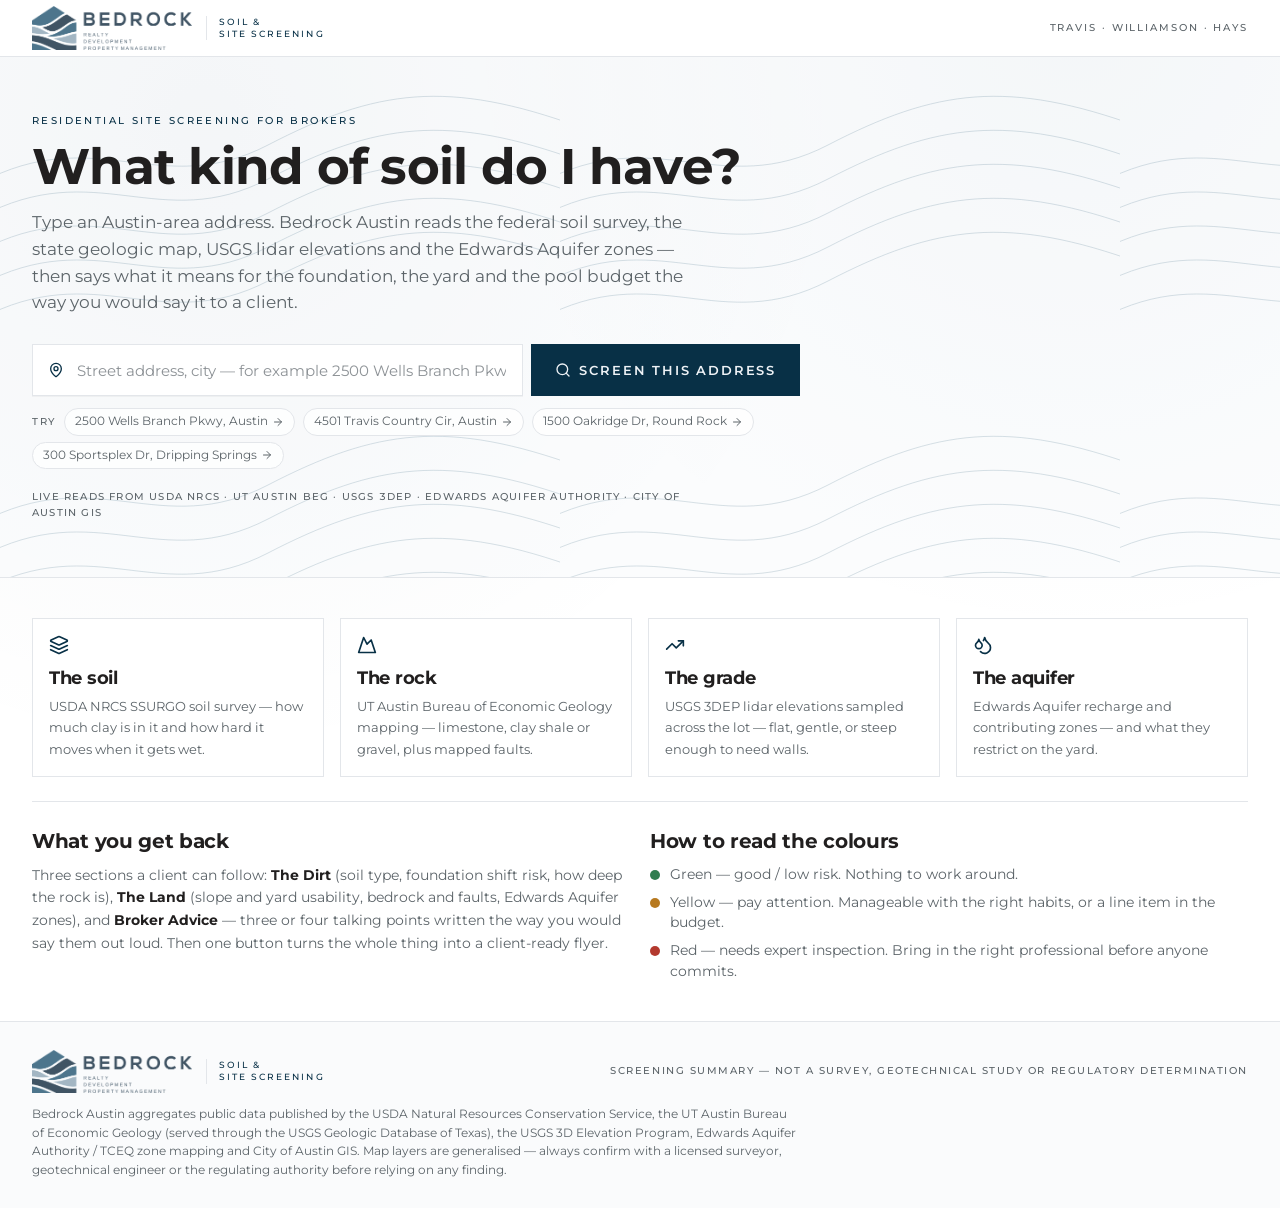
==== commit 6dce08ae: "Fix the single-page router so the tool works under a subpath GitHub Pages serves the site from /bedr" ====
--- a/index.html
+++ b/index.html
@@ -16,7 +16,7 @@
     <link
       href="https://fonts.googleapis.com/css2?family=Montserrat:wght@400;500;600;700;800&display=swap"
       rel="stylesheet" />
-    <script type="module" crossorigin src="./assets/index-DRS5-mdk.js"></script>
+    <script type="module" crossorigin src="./assets/index-eK_5Rxno.js"></script>
     <link rel="stylesheet" crossorigin href="./assets/index-C3nefKfQ.css">
   </head>
 
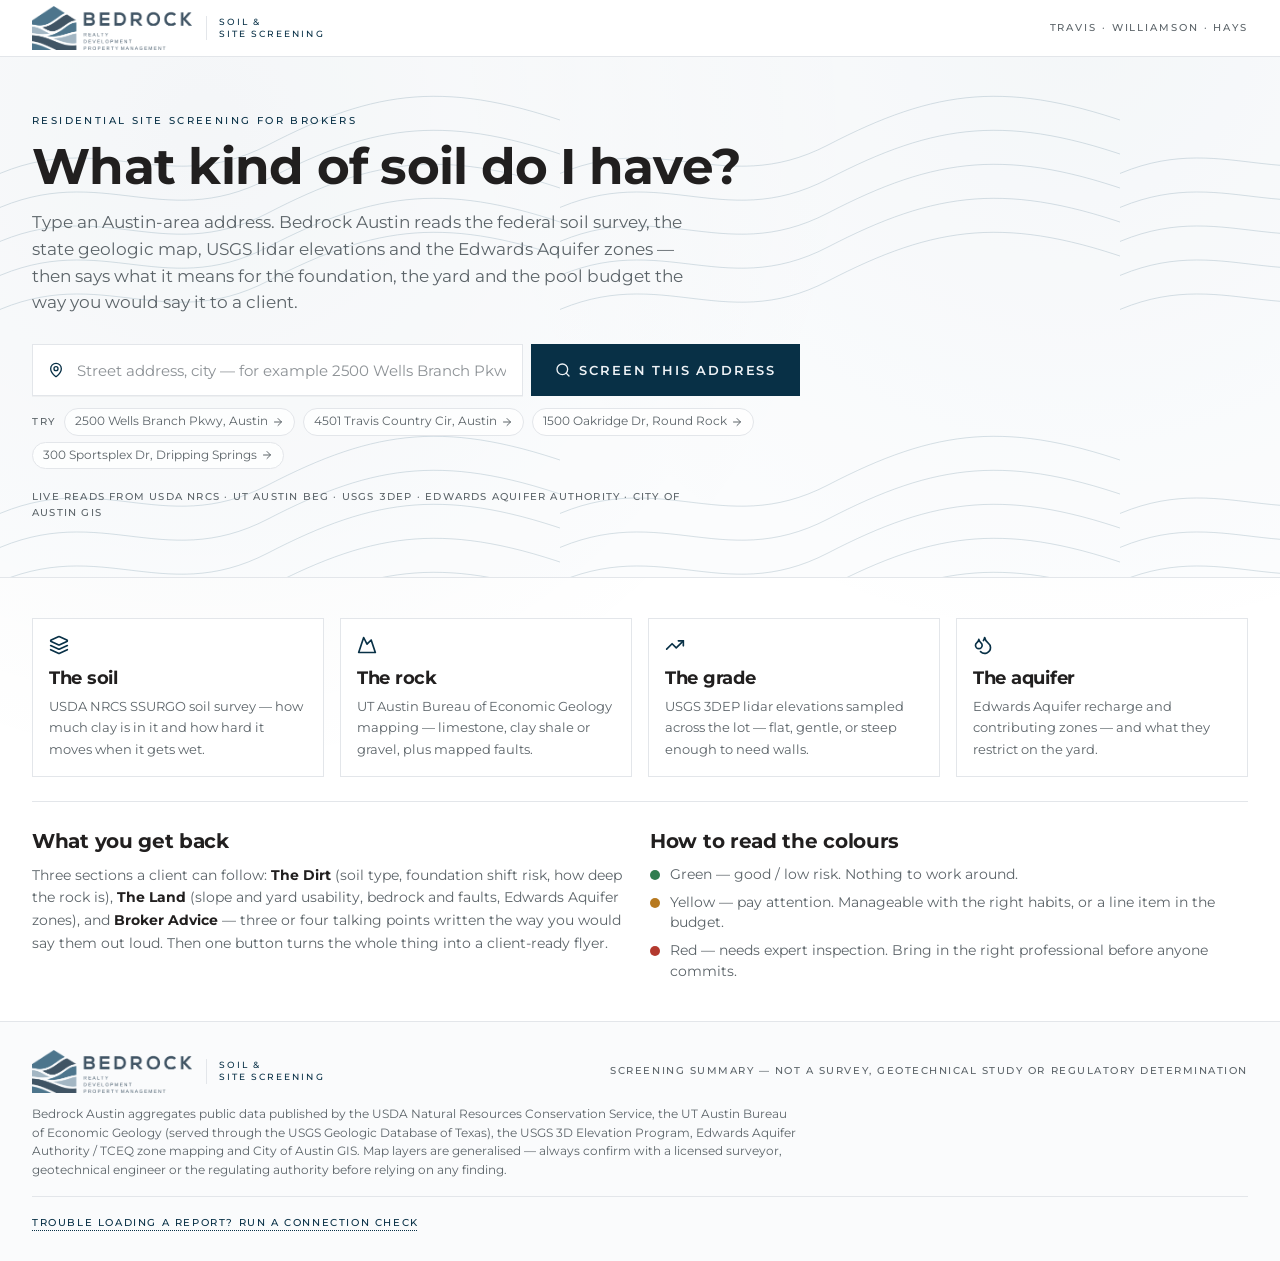
==== commit 4bdd0164: "Add the connection check panel" ====
--- a/index.html
+++ b/index.html
@@ -16,8 +16,8 @@
     <link
       href="https://fonts.googleapis.com/css2?family=Montserrat:wght@400;500;600;700;800&display=swap"
       rel="stylesheet" />
-    <script type="module" crossorigin src="./assets/index-eK_5Rxno.js"></script>
-    <link rel="stylesheet" crossorigin href="./assets/index-C3nefKfQ.css">
+    <script type="module" crossorigin src="./assets/index-DwKVX98b.js"></script>
+    <link rel="stylesheet" crossorigin href="./assets/index-DAdYFhwz.css">
   </head>
 
   <body>
--- a/assets/index-DAdYFhwz.css
+++ b/assets/index-DAdYFhwz.css
@@ -0,0 +1 @@
+.leaflet-pane,.leaflet-tile,.leaflet-marker-icon,.leaflet-marker-shadow,.leaflet-tile-container,.leaflet-pane>svg,.leaflet-pane>canvas,.leaflet-zoom-box,.leaflet-image-layer,.leaflet-layer{position:absolute;left:0;top:0}.leaflet-container{overflow:hidden}.leaflet-tile,.leaflet-marker-icon,.leaflet-marker-shadow{-webkit-user-select:none;-moz-user-select:none;user-select:none;-webkit-user-drag:none}.leaflet-tile::selection{background:transparent}.leaflet-safari .leaflet-tile{image-rendering:-webkit-optimize-contrast}.leaflet-safari .leaflet-tile-container{width:1600px;height:1600px;-webkit-transform-origin:0 0}.leaflet-marker-icon,.leaflet-marker-shadow{display:block}.leaflet-container .leaflet-overlay-pane svg{max-width:none!important;max-height:none!important}.leaflet-container .leaflet-marker-pane img,.leaflet-container .leaflet-shadow-pane img,.leaflet-container .leaflet-tile-pane img,.leaflet-container img.leaflet-image-layer,.leaflet-container .leaflet-tile{max-width:none!important;max-height:none!important;width:auto;padding:0}.leaflet-container img.leaflet-tile{mix-blend-mode:plus-lighter}.leaflet-container.leaflet-touch-zoom{-ms-touch-action:pan-x pan-y;touch-action:pan-x pan-y}.leaflet-container.leaflet-touch-drag{-ms-touch-action:pinch-zoom;touch-action:none;touch-action:pinch-zoom}.leaflet-container.leaflet-touch-drag.leaflet-touch-zoom{-ms-touch-action:none;touch-action:none}.leaflet-container{-webkit-tap-highlight-color:transparent}.leaflet-container a{-webkit-tap-highlight-color:rgba(51,181,229,.4)}.leaflet-tile{filter:inherit;visibility:hidden}.leaflet-tile-loaded{visibility:inherit}.leaflet-zoom-box{width:0;height:0;-moz-box-sizing:border-box;box-sizing:border-box;z-index:800}.leaflet-overlay-pane svg{-moz-user-select:none}.leaflet-pane{z-index:400}.leaflet-tile-pane{z-index:200}.leaflet-overlay-pane{z-index:400}.leaflet-shadow-pane{z-index:500}.leaflet-marker-pane{z-index:600}.leaflet-tooltip-pane{z-index:650}.leaflet-popup-pane{z-index:700}.leaflet-map-pane canvas{z-index:100}.leaflet-map-pane svg{z-index:200}.leaflet-vml-shape{width:1px;height:1px}.lvml{behavior:url(#default#VML);display:inline-block;position:absolute}.leaflet-control{position:relative;z-index:800;pointer-events:visiblePainted;pointer-events:auto}.leaflet-top,.leaflet-bottom{position:absolute;z-index:1000;pointer-events:none}.leaflet-top{top:0}.leaflet-right{right:0}.leaflet-bottom{bottom:0}.leaflet-left{left:0}.leaflet-control{float:left;clear:both}.leaflet-right .leaflet-control{float:right}.leaflet-top .leaflet-control{margin-top:10px}.leaflet-bottom .leaflet-control{margin-bottom:10px}.leaflet-left .leaflet-control{margin-left:10px}.leaflet-right .leaflet-control{margin-right:10px}.leaflet-fade-anim .leaflet-popup{opacity:0;-webkit-transition:opacity .2s linear;-moz-transition:opacity .2s linear;transition:opacity .2s linear}.leaflet-fade-anim .leaflet-map-pane .leaflet-popup{opacity:1}.leaflet-zoom-animated{-webkit-transform-origin:0 0;-ms-transform-origin:0 0;transform-origin:0 0}svg.leaflet-zoom-animated{will-change:transform}.leaflet-zoom-anim .leaflet-zoom-animated{-webkit-transition:-webkit-transform .25s cubic-bezier(0,0,.25,1);-moz-transition:-moz-transform .25s cubic-bezier(0,0,.25,1);transition:transform .25s cubic-bezier(0,0,.25,1)}.leaflet-zoom-anim .leaflet-tile,.leaflet-pan-anim .leaflet-tile{-webkit-transition:none;-moz-transition:none;transition:none}.leaflet-zoom-anim .leaflet-zoom-hide{visibility:hidden}.leaflet-interactive{cursor:pointer}.leaflet-grab{cursor:-webkit-grab;cursor:-moz-grab;cursor:grab}.leaflet-crosshair,.leaflet-crosshair .leaflet-interactive{cursor:crosshair}.leaflet-popup-pane,.leaflet-control{cursor:auto}.leaflet-dragging .leaflet-grab,.leaflet-dragging .leaflet-grab .leaflet-interactive,.leaflet-dragging .leaflet-marker-draggable{cursor:move;cursor:-webkit-grabbing;cursor:-moz-grabbing;cursor:grabbing}.leaflet-marker-icon,.leaflet-marker-shadow,.leaflet-image-layer,.leaflet-pane>svg path,.leaflet-tile-container{pointer-events:none}.leaflet-marker-icon.leaflet-interactive,.leaflet-image-layer.leaflet-interactive,.leaflet-pane>svg path.leaflet-interactive,svg.leaflet-image-layer.leaflet-interactive path{pointer-events:visiblePainted;pointer-events:auto}.leaflet-container{background:#ddd;outline-offset:1px}.leaflet-container a{color:#0078a8}.leaflet-zoom-box{border:2px dotted #38f;background:#ffffff80}.leaflet-container{font-family:Helvetica Neue,Arial,Helvetica,sans-serif;font-size:12px;font-size:.75rem;line-height:1.5}.leaflet-bar{box-shadow:0 1px 5px #000000a6;border-radius:4px}.leaflet-bar a{background-color:#fff;border-bottom:1px solid #ccc;width:26px;height:26px;line-height:26px;display:block;text-align:center;text-decoration:none;color:#000}.leaflet-bar a,.leaflet-control-layers-toggle{background-position:50% 50%;background-repeat:no-repeat;display:block}.leaflet-bar a:hover,.leaflet-bar a:focus{background-color:#f4f4f4}.leaflet-bar a:first-child{border-top-left-radius:4px;border-top-right-radius:4px}.leaflet-bar a:last-child{border-bottom-left-radius:4px;border-bottom-right-radius:4px;border-bottom:none}.leaflet-bar a.leaflet-disabled{cursor:default;background-color:#f4f4f4;color:#bbb}.leaflet-touch .leaflet-bar a{width:30px;height:30px;line-height:30px}.leaflet-touch .leaflet-bar a:first-child{border-top-left-radius:2px;border-top-right-radius:2px}.leaflet-touch .leaflet-bar a:last-child{border-bottom-left-radius:2px;border-bottom-right-radius:2px}.leaflet-control-zoom-in,.leaflet-control-zoom-out{font:700 18px Lucida Console,Monaco,monospace;text-indent:1px}.leaflet-touch .leaflet-control-zoom-in,.leaflet-touch .leaflet-control-zoom-out{font-size:22px}.leaflet-control-layers{box-shadow:0 1px 5px #0006;background:#fff;border-radius:5px}.leaflet-control-layers-toggle{background-image:url([data-uri]);width:36px;height:36px}.leaflet-retina .leaflet-control-layers-toggle{background-image:url([data-uri]);background-size:26px 26px}.leaflet-touch .leaflet-control-layers-toggle{width:44px;height:44px}.leaflet-control-layers .leaflet-control-layers-list,.leaflet-control-layers-expanded .leaflet-control-layers-toggle{display:none}.leaflet-control-layers-expanded .leaflet-control-layers-list{display:block;position:relative}.leaflet-control-layers-expanded{padding:6px 10px 6px 6px;color:#333;background:#fff}.leaflet-control-layers-scrollbar{overflow-y:scroll;overflow-x:hidden;padding-right:5px}.leaflet-control-layers-selector{margin-top:2px;position:relative;top:1px}.leaflet-control-layers label{display:block;font-size:13px;font-size:1.08333em}.leaflet-control-layers-separator{height:0;border-top:1px solid #ddd;margin:5px -10px 5px -6px}.leaflet-default-icon-path{background-image:url([data-uri])}.leaflet-container .leaflet-control-attribution{background:#fff;background:#fffc;margin:0}.leaflet-control-attribution,.leaflet-control-scale-line{padding:0 5px;color:#333;line-height:1.4}.leaflet-control-attribution a{text-decoration:none}.leaflet-control-attribution a:hover,.leaflet-control-attribution a:focus{text-decoration:underline}.leaflet-attribution-flag{display:inline!important;vertical-align:baseline!important;width:1em;height:.6669em}.leaflet-left .leaflet-control-scale{margin-left:5px}.leaflet-bottom .leaflet-control-scale{margin-bottom:5px}.leaflet-control-scale-line{border:2px solid #777;border-top:none;line-height:1.1;padding:2px 5px 1px;white-space:nowrap;-moz-box-sizing:border-box;box-sizing:border-box;background:#fffc;text-shadow:1px 1px #fff}.leaflet-control-scale-line:not(:first-child){border-top:2px solid #777;border-bottom:none;margin-top:-2px}.leaflet-control-scale-line:not(:first-child):not(:last-child){border-bottom:2px solid #777}.leaflet-touch .leaflet-control-attribution,.leaflet-touch .leaflet-control-layers,.leaflet-touch .leaflet-bar{box-shadow:none}.leaflet-touch .leaflet-control-layers,.leaflet-touch .leaflet-bar{border:2px solid rgba(0,0,0,.2);background-clip:padding-box}.leaflet-popup{position:absolute;text-align:center;margin-bottom:20px}.leaflet-popup-content-wrapper{padding:1px;text-align:left;border-radius:12px}.leaflet-popup-content{margin:13px 24px 13px 20px;line-height:1.3;font-size:13px;font-size:1.08333em;min-height:1px}.leaflet-popup-content p{margin:1.3em 0}.leaflet-popup-tip-container{width:40px;height:20px;position:absolute;left:50%;margin-top:-1px;margin-left:-20px;overflow:hidden;pointer-events:none}.leaflet-popup-tip{width:17px;height:17px;padding:1px;margin:-10px auto 0;pointer-events:auto;-webkit-transform:rotate(45deg);-moz-transform:rotate(45deg);-ms-transform:rotate(45deg);transform:rotate(45deg)}.leaflet-popup-content-wrapper,.leaflet-popup-tip{background:#fff;color:#333;box-shadow:0 3px 14px #0006}.leaflet-container a.leaflet-popup-close-button{position:absolute;top:0;right:0;border:none;text-align:center;width:24px;height:24px;font:16px/24px Tahoma,Verdana,sans-serif;color:#757575;text-decoration:none;background:transparent}.leaflet-container a.leaflet-popup-close-button:hover,.leaflet-container a.leaflet-popup-close-button:focus{color:#585858}.leaflet-popup-scrolled{overflow:auto}.leaflet-oldie .leaflet-popup-content-wrapper{-ms-zoom:1}.leaflet-oldie .leaflet-popup-tip{width:24px;margin:0 auto;-ms-filter:"progid:DXImageTransform.Microsoft.Matrix(M11=0.70710678, M12=0.70710678, M21=-0.70710678, M22=0.70710678)";filter:progid:DXImageTransform.Microsoft.Matrix(M11=.70710678,M12=.70710678,M21=-.70710678,M22=.70710678)}.leaflet-oldie .leaflet-control-zoom,.leaflet-oldie .leaflet-control-layers,.leaflet-oldie .leaflet-popup-content-wrapper,.leaflet-oldie .leaflet-popup-tip{border:1px solid #999}.leaflet-div-icon{background:#fff;border:1px solid #666}.leaflet-tooltip{position:absolute;padding:6px;background-color:#fff;border:1px solid #fff;border-radius:3px;color:#222;white-space:nowrap;-webkit-user-select:none;-moz-user-select:none;-ms-user-select:none;user-select:none;pointer-events:none;box-shadow:0 1px 3px #0006}.leaflet-tooltip.leaflet-interactive{cursor:pointer;pointer-events:auto}.leaflet-tooltip-top:before,.leaflet-tooltip-bottom:before,.leaflet-tooltip-left:before,.leaflet-tooltip-right:before{position:absolute;pointer-events:none;border:6px solid transparent;background:transparent;content:""}.leaflet-tooltip-bottom{margin-top:6px}.leaflet-tooltip-top{margin-top:-6px}.leaflet-tooltip-bottom:before,.leaflet-tooltip-top:before{left:50%;margin-left:-6px}.leaflet-tooltip-top:before{bottom:0;margin-bottom:-12px;border-top-color:#fff}.leaflet-tooltip-bottom:before{top:0;margin-top:-12px;margin-left:-6px;border-bottom-color:#fff}.leaflet-tooltip-left{margin-left:-6px}.leaflet-tooltip-right{margin-left:6px}.leaflet-tooltip-left:before,.leaflet-tooltip-right:before{top:50%;margin-top:-6px}.leaflet-tooltip-left:before{right:0;margin-right:-12px;border-left-color:#fff}.leaflet-tooltip-right:before{left:0;margin-left:-12px;border-right-color:#fff}@media print{.leaflet-control{-webkit-print-color-adjust:exact;print-color-adjust:exact}}/*! tailwindcss v4.1.14 | MIT License | https://tailwindcss.com */@layer properties{@supports (((-webkit-hyphens:none)) and (not (margin-trim:inline))) or ((-moz-orient:inline) and (not (color:rgb(from red r g b)))){*,:before,:after,::backdrop{--tw-translate-x:0;--tw-translate-y:0;--tw-translate-z:0;--tw-rotate-x:initial;--tw-rotate-y:initial;--tw-rotate-z:initial;--tw-skew-x:initial;--tw-skew-y:initial;--tw-space-y-reverse:0;--tw-space-x-reverse:0;--tw-divide-y-reverse:0;--tw-border-style:solid;--tw-gradient-position:initial;--tw-gradient-from:#0000;--tw-gradient-via:#0000;--tw-gradient-to:#0000;--tw-gradient-stops:initial;--tw-gradient-via-stops:initial;--tw-gradient-from-position:0%;--tw-gradient-via-position:50%;--tw-gradient-to-position:100%;--tw-leading:initial;--tw-font-weight:initial;--tw-tracking:initial;--tw-ordinal:initial;--tw-slashed-zero:initial;--tw-numeric-figure:initial;--tw-numeric-spacing:initial;--tw-numeric-fraction:initial;--tw-shadow:0 0 #0000;--tw-shadow-color:initial;--tw-shadow-alpha:100%;--tw-inset-shadow:0 0 #0000;--tw-inset-shadow-color:initial;--tw-inset-shadow-alpha:100%;--tw-ring-color:initial;--tw-ring-shadow:0 0 #0000;--tw-inset-ring-color:initial;--tw-inset-ring-shadow:0 0 #0000;--tw-ring-inset:initial;--tw-ring-offset-width:0px;--tw-ring-offset-color:#fff;--tw-ring-offset-shadow:0 0 #0000;--tw-outline-style:solid;--tw-backdrop-blur:initial;--tw-backdrop-brightness:initial;--tw-backdrop-contrast:initial;--tw-backdrop-grayscale:initial;--tw-backdrop-hue-rotate:initial;--tw-backdrop-invert:initial;--tw-backdrop-opacity:initial;--tw-backdrop-saturate:initial;--tw-backdrop-sepia:initial;--tw-duration:initial;--tw-ease:initial;--tw-content:"";--tw-animation-delay:0s;--tw-animation-direction:normal;--tw-animation-duration:initial;--tw-animation-fill-mode:none;--tw-animation-iteration-count:1;--tw-enter-blur:0;--tw-enter-opacity:1;--tw-enter-rotate:0;--tw-enter-scale:1;--tw-enter-translate-x:0;--tw-enter-translate-y:0;--tw-exit-blur:0;--tw-exit-opacity:1;--tw-exit-rotate:0;--tw-exit-scale:1;--tw-exit-translate-x:0;--tw-exit-translate-y:0}}}@layer theme{:root,:host{--font-sans:ui-sans-serif,system-ui,sans-serif,"Apple Color Emoji","Segoe UI Emoji","Segoe UI Symbol","Noto Color Emoji";--font-mono:ui-monospace,SFMono-Regular,Menlo,Monaco,Consolas,"Liberation Mono","Courier New",monospace;--color-red-100:oklch(93.6% .032 17.717);--color-red-500:oklch(63.7% .237 25.331);--color-blue-50:oklch(97% .014 254.604);--color-blue-300:oklch(80.9% .105 251.813);--color-blue-500:oklch(62.3% .214 259.815);--color-blue-600:oklch(54.6% .245 262.881);--color-blue-700:oklch(48.8% .243 264.376);--color-blue-800:oklch(42.4% .199 265.638);--color-slate-50:oklch(98.4% .003 247.858);--color-slate-100:oklch(96.8% .007 247.896);--color-slate-600:oklch(44.6% .043 257.281);--color-slate-700:oklch(37.2% .044 257.287);--color-slate-900:oklch(20.8% .042 265.755);--color-black:#000;--color-white:#fff;--spacing:.25rem;--container-xs:20rem;--container-sm:24rem;--container-md:28rem;--container-lg:32rem;--container-2xl:42rem;--container-3xl:48rem;--container-6xl:72rem;--text-xs:.75rem;--text-xs--line-height:calc(1/.75);--text-sm:.875rem;--text-sm--line-height:calc(1.25/.875);--text-base:1rem;--text-base--line-height: 1.5 ;--text-lg:1.125rem;--text-lg--line-height:calc(1.75/1.125);--text-xl:1.25rem;--text-xl--line-height:calc(1.75/1.25);--text-2xl:1.5rem;--text-2xl--line-height:calc(2/1.5);--text-3xl:1.875rem;--text-3xl--line-height: 1.2 ;--text-4xl:2.25rem;--text-4xl--line-height:calc(2.5/2.25);--font-weight-normal:400;--font-weight-medium:500;--font-weight-semibold:600;--font-weight-bold:700;--tracking-tight:-.025em;--tracking-widest:.1em;--leading-tight:1.25;--leading-snug:1.375;--leading-normal:1.5;--leading-relaxed:1.625;--radius-xs:.125rem;--ease-in-out:cubic-bezier(.4,0,.2,1);--animate-spin:spin 1s linear infinite;--animate-pulse:pulse 2s cubic-bezier(.4,0,.6,1)infinite;--blur-sm:8px;--blur-2xl:40px;--aspect-video:16/9;--default-transition-duration:.15s;--default-transition-timing-function:cubic-bezier(.4,0,.2,1);--default-font-family:var(--font-sans);--default-mono-font-family:var(--font-mono);--color-border:var(--border);--font-display:var(--font-display);--font-body:var(--font-body)}}@layer base{*,:after,:before,::backdrop{box-sizing:border-box;border:0 solid;margin:0;padding:0}::file-selector-button{box-sizing:border-box;border:0 solid;margin:0;padding:0}html,:host{-webkit-text-size-adjust:100%;tab-size:4;line-height:1.5;font-family:var(--default-font-family,ui-sans-serif,system-ui,sans-serif,"Apple Color Emoji","Segoe UI Emoji","Segoe UI Symbol","Noto Color Emoji");font-feature-settings:var(--default-font-feature-settings,normal);font-variation-settings:var(--default-font-variation-settings,normal);-webkit-tap-highlight-color:transparent}hr{height:0;color:inherit;border-top-width:1px}abbr:where([title]){-webkit-text-decoration:underline dotted;text-decoration:underline dotted}h1,h2,h3,h4,h5,h6{font-size:inherit;font-weight:inherit}a{color:inherit;-webkit-text-decoration:inherit;text-decoration:inherit}b,strong{font-weight:bolder}code,kbd,samp,pre{font-family:var(--default-mono-font-family,ui-monospace,SFMono-Regular,Menlo,Monaco,Consolas,"Liberation Mono","Courier New",monospace);font-feature-settings:var(--default-mono-font-feature-settings,normal);font-variation-settings:var(--default-mono-font-variation-settings,normal);font-size:1em}small{font-size:80%}sub,sup{vertical-align:baseline;font-size:75%;line-height:0;position:relative}sub{bottom:-.25em}sup{top:-.5em}table{text-indent:0;border-color:inherit;border-collapse:collapse}:-moz-focusring{outline:auto}progress{vertical-align:baseline}summary{display:list-item}ol,ul,menu{list-style:none}img,svg,video,canvas,audio,iframe,embed,object{vertical-align:middle;display:block}img,video{max-width:100%;height:auto}button,input,select,optgroup,textarea{font:inherit;font-feature-settings:inherit;font-variation-settings:inherit;letter-spacing:inherit;color:inherit;opacity:1;background-color:#0000;border-radius:0}::file-selector-button{font:inherit;font-feature-settings:inherit;font-variation-settings:inherit;letter-spacing:inherit;color:inherit;opacity:1;background-color:#0000;border-radius:0}:where(select:is([multiple],[size])) optgroup{font-weight:bolder}:where(select:is([multiple],[size])) optgroup option{padding-inline-start:20px}::file-selector-button{margin-inline-end:4px}::placeholder{opacity:1}@supports (not ((-webkit-appearance:-apple-pay-button))) or (contain-intrinsic-size:1px){::placeholder{color:currentColor}@supports (color:color-mix(in lab,red,red)){::placeholder{color:color-mix(in oklab,currentcolor 50%,transparent)}}}textarea{resize:vertical}::-webkit-search-decoration{-webkit-appearance:none}::-webkit-date-and-time-value{min-height:1lh;text-align:inherit}::-webkit-datetime-edit{display:inline-flex}::-webkit-datetime-edit-fields-wrapper{padding:0}::-webkit-datetime-edit{padding-block:0}::-webkit-datetime-edit-year-field{padding-block:0}::-webkit-datetime-edit-month-field{padding-block:0}::-webkit-datetime-edit-day-field{padding-block:0}::-webkit-datetime-edit-hour-field{padding-block:0}::-webkit-datetime-edit-minute-field{padding-block:0}::-webkit-datetime-edit-second-field{padding-block:0}::-webkit-datetime-edit-millisecond-field{padding-block:0}::-webkit-datetime-edit-meridiem-field{padding-block:0}::-webkit-calendar-picker-indicator{line-height:1}:-moz-ui-invalid{box-shadow:none}button,input:where([type=button],[type=reset],[type=submit]){appearance:button}::file-selector-button{appearance:button}::-webkit-inner-spin-button{height:auto}::-webkit-outer-spin-button{height:auto}[hidden]:where(:not([hidden=until-found])){display:none!important}*{border-color:var(--border);outline-color:var(--ring)}@supports (color:color-mix(in lab,red,red)){*{outline-color:color-mix(in oklab,var(--ring)50%,transparent)}}body{background-color:var(--background);color:var(--foreground)}button:not(:disabled),[role=button]:not([aria-disabled=true]),[type=button]:not(:disabled),[type=submit]:not(:disabled),[type=reset]:not(:disabled),a[href],select:not(:disabled),input[type=checkbox]:not(:disabled),input[type=radio]:not(:disabled){cursor:pointer}body{font-family:var(--font-body);-webkit-font-smoothing:antialiased}::selection{background:#08304624}}@layer components{.container{width:100%;margin-left:auto;margin-right:auto;padding-left:1rem;padding-right:1rem}.flex{min-width:0;min-height:0}@media (min-width:640px){.container{padding-left:1.5rem;padding-right:1.5rem}}@media (min-width:1024px){.container{max-width:1280px;padding-left:2rem;padding-right:2rem}}}@layer utilities{.\@container\/card-header{container:card-header/inline-size}.\@container\/field-group{container:field-group/inline-size}.pointer-events-auto{pointer-events:auto}.pointer-events-none{pointer-events:none}.invisible{visibility:hidden}.sr-only{clip-path:inset(50%);white-space:nowrap;border-width:0;width:1px;height:1px;margin:-1px;padding:0;position:absolute;overflow:hidden}.absolute{position:absolute}.fixed{position:fixed}.relative{position:relative}.static{position:static}.sticky{position:sticky}.inset-0{inset:calc(var(--spacing)*0)}.inset-x-0{inset-inline:calc(var(--spacing)*0)}.inset-x-3{inset-inline:calc(var(--spacing)*3)}.inset-y-0{inset-block:calc(var(--spacing)*0)}.-top-12{top:calc(var(--spacing)*-12)}.top-0{top:calc(var(--spacing)*0)}.top-1\.5{top:calc(var(--spacing)*1.5)}.top-1\/2{top:50%}.top-3{top:calc(var(--spacing)*3)}.top-3\.5{top:calc(var(--spacing)*3.5)}.top-4{top:calc(var(--spacing)*4)}.top-5{top:calc(var(--spacing)*5)}.top-\[1px\]{top:1px}.top-\[50\%\]{top:50%}.top-\[60\%\]{top:60%}.top-full{top:100%}.-right-12{right:calc(var(--spacing)*-12)}.right-0{right:calc(var(--spacing)*0)}.right-1{right:calc(var(--spacing)*1)}.right-2{right:calc(var(--spacing)*2)}.right-3{right:calc(var(--spacing)*3)}.right-4{right:calc(var(--spacing)*4)}.-bottom-12{bottom:calc(var(--spacing)*-12)}.bottom-0{bottom:calc(var(--spacing)*0)}.bottom-3{bottom:calc(var(--spacing)*3)}.bottom-4{bottom:calc(var(--spacing)*4)}.-left-12{left:calc(var(--spacing)*-12)}.left-0{left:calc(var(--spacing)*0)}.left-1\/2{left:50%}.left-2{left:calc(var(--spacing)*2)}.left-3{left:calc(var(--spacing)*3)}.left-4{left:calc(var(--spacing)*4)}.left-\[50\%\]{left:50%}.isolate{isolation:isolate}.z-10{z-index:10}.z-20{z-index:20}.z-30{z-index:30}.z-40{z-index:40}.z-50{z-index:50}.z-\[1\]{z-index:1}.z-\[400\]{z-index:400}.order-first{order:-9999}.order-last{order:9999}.col-start-2{grid-column-start:2}.row-span-2{grid-row:span 2/span 2}.row-start-1{grid-row-start:1}.container{width:100%}@media (min-width:40rem){.container{max-width:40rem}}@media (min-width:48rem){.container{max-width:48rem}}@media (min-width:64rem){.container{max-width:64rem}}@media (min-width:80rem){.container{max-width:80rem}}@media (min-width:96rem){.container{max-width:96rem}}.\!m-0{margin:calc(var(--spacing)*0)!important}.-mx-1{margin-inline:calc(var(--spacing)*-1)}.mx-2{margin-inline:calc(var(--spacing)*2)}.mx-3\.5{margin-inline:calc(var(--spacing)*3.5)}.mx-4{margin-inline:calc(var(--spacing)*4)}.mx-auto{margin-inline:auto}.-my-2{margin-block:calc(var(--spacing)*-2)}.my-0{margin-block:calc(var(--spacing)*0)}.my-0\.5{margin-block:calc(var(--spacing)*.5)}.my-1{margin-block:calc(var(--spacing)*1)}.-mt-4{margin-top:calc(var(--spacing)*-4)}.mt-0\.5{margin-top:calc(var(--spacing)*.5)}.mt-1{margin-top:calc(var(--spacing)*1)}.mt-1\.5{margin-top:calc(var(--spacing)*1.5)}.mt-2{margin-top:calc(var(--spacing)*2)}.mt-2\.5{margin-top:calc(var(--spacing)*2.5)}.mt-3{margin-top:calc(var(--spacing)*3)}.mt-3\.5{margin-top:calc(var(--spacing)*3.5)}.mt-4{margin-top:calc(var(--spacing)*4)}.mt-5{margin-top:calc(var(--spacing)*5)}.mt-6{margin-top:calc(var(--spacing)*6)}.mt-7{margin-top:calc(var(--spacing)*7)}.mt-12{margin-top:calc(var(--spacing)*12)}.mt-\[7px\]{margin-top:7px}.mt-auto{margin-top:auto}.mr-1{margin-right:calc(var(--spacing)*1)}.mr-2{margin-right:calc(var(--spacing)*2)}.mb-1{margin-bottom:calc(var(--spacing)*1)}.mb-2{margin-bottom:calc(var(--spacing)*2)}.mb-3{margin-bottom:calc(var(--spacing)*3)}.mb-4{margin-bottom:calc(var(--spacing)*4)}.mb-6{margin-bottom:calc(var(--spacing)*6)}.mb-8{margin-bottom:calc(var(--spacing)*8)}.-ml-4{margin-left:calc(var(--spacing)*-4)}.ml-1{margin-left:calc(var(--spacing)*1)}.ml-2{margin-left:calc(var(--spacing)*2)}.ml-4{margin-left:calc(var(--spacing)*4)}.ml-auto{margin-left:auto}.line-clamp-1{-webkit-line-clamp:1;-webkit-box-orient:vertical;display:-webkit-box;overflow:hidden}.line-clamp-2{-webkit-line-clamp:2;-webkit-box-orient:vertical;display:-webkit-box;overflow:hidden}.block{display:block}.flex{display:flex}.grid{display:grid}.hidden{display:none}.inline{display:inline}.inline-flex{display:inline-flex}.table{display:table}.table-caption{display:table-caption}.table-cell{display:table-cell}.table-row{display:table-row}.field-sizing-content{field-sizing:content}.aspect-square{aspect-ratio:1}.aspect-video{aspect-ratio:var(--aspect-video)}.size-\(--cell-size\){width:var(--cell-size);height:var(--cell-size)}.size-2{width:calc(var(--spacing)*2);height:calc(var(--spacing)*2)}.size-2\.5{width:calc(var(--spacing)*2.5);height:calc(var(--spacing)*2.5)}.size-3{width:calc(var(--spacing)*3);height:calc(var(--spacing)*3)}.size-3\.5{width:calc(var(--spacing)*3.5);height:calc(var(--spacing)*3.5)}.size-4{width:calc(var(--spacing)*4);height:calc(var(--spacing)*4)}.size-6{width:calc(var(--spacing)*6);height:calc(var(--spacing)*6)}.size-7{width:calc(var(--spacing)*7);height:calc(var(--spacing)*7)}.size-8{width:calc(var(--spacing)*8);height:calc(var(--spacing)*8)}.size-9{width:calc(var(--spacing)*9);height:calc(var(--spacing)*9)}.size-10{width:calc(var(--spacing)*10);height:calc(var(--spacing)*10)}.size-12{width:calc(var(--spacing)*12);height:calc(var(--spacing)*12)}.size-auto{width:auto;height:auto}.size-full{width:100%;height:100%}.h-\(--cell-size\){height:var(--cell-size)}.h-1{height:calc(var(--spacing)*1)}.h-1\.5{height:calc(var(--spacing)*1.5)}.h-2{height:calc(var(--spacing)*2)}.h-2\.5{height:calc(var(--spacing)*2.5)}.h-3{height:calc(var(--spacing)*3)}.h-4{height:calc(var(--spacing)*4)}.h-5{height:calc(var(--spacing)*5)}.h-6{height:calc(var(--spacing)*6)}.h-7{height:calc(var(--spacing)*7)}.h-8{height:calc(var(--spacing)*8)}.h-9{height:calc(var(--spacing)*9)}.h-10{height:calc(var(--spacing)*10)}.h-11{height:calc(var(--spacing)*11)}.h-12{height:calc(var(--spacing)*12)}.h-13{height:calc(var(--spacing)*13)}.h-14{height:calc(var(--spacing)*14)}.h-16{height:calc(var(--spacing)*16)}.h-32{height:calc(var(--spacing)*32)}.h-64{height:calc(var(--spacing)*64)}.h-\[1\.15rem\]{height:1.15rem}.h-\[38px\]{height:38px}.h-\[190px\]{height:190px}.h-\[200px\]{height:200px}.h-\[248px\]{height:248px}.h-\[500px\]{height:500px}.h-\[calc\(100\%-1px\)\]{height:calc(100% - 1px)}.h-\[var\(--radix-navigation-menu-viewport-height\)\]{height:var(--radix-navigation-menu-viewport-height)}.h-\[var\(--radix-select-trigger-height\)\]{height:var(--radix-select-trigger-height)}.h-auto{height:auto}.h-full{height:100%}.h-px{height:1px}.h-svh{height:100svh}.max-h-\(--radix-context-menu-content-available-height\){max-height:var(--radix-context-menu-content-available-height)}.max-h-\(--radix-dropdown-menu-content-available-height\){max-height:var(--radix-dropdown-menu-content-available-height)}.max-h-\(--radix-select-content-available-height\){max-height:var(--radix-select-content-available-height)}.max-h-32{max-height:calc(var(--spacing)*32)}.max-h-\[300px\]{max-height:300px}.min-h-0{min-height:calc(var(--spacing)*0)}.min-h-4{min-height:calc(var(--spacing)*4)}.min-h-9{min-height:calc(var(--spacing)*9)}.min-h-16{min-height:calc(var(--spacing)*16)}.min-h-\[200px\]{min-height:200px}.min-h-screen{min-height:100vh}.min-h-svh{min-height:100svh}.w-\(--cell-size\){width:var(--cell-size)}.w-\(--sidebar-width\){width:var(--sidebar-width)}.w-0{width:calc(var(--spacing)*0)}.w-1{width:calc(var(--spacing)*1)}.w-1\.5{width:calc(var(--spacing)*1.5)}.w-1\/2{width:50%}.w-2{width:calc(var(--spacing)*2)}.w-2\.5{width:calc(var(--spacing)*2.5)}.w-3{width:calc(var(--spacing)*3)}.w-3\/4{width:75%}.w-4{width:calc(var(--spacing)*4)}.w-5{width:calc(var(--spacing)*5)}.w-8{width:calc(var(--spacing)*8)}.w-9{width:calc(var(--spacing)*9)}.w-10{width:calc(var(--spacing)*10)}.w-11{width:calc(var(--spacing)*11)}.w-16{width:calc(var(--spacing)*16)}.w-20{width:calc(var(--spacing)*20)}.w-24{width:calc(var(--spacing)*24)}.w-32{width:calc(var(--spacing)*32)}.w-48{width:calc(var(--spacing)*48)}.w-64{width:calc(var(--spacing)*64)}.w-72{width:calc(var(--spacing)*72)}.w-\[3px\]{width:3px}.w-\[38px\]{width:38px}.w-\[92px\]{width:92px}.w-\[100px\]{width:100px}.w-\[160px\]{width:160px}.w-\[186px\]{width:186px}.w-\[190px\]{width:190px}.w-\[280px\]{width:280px}.w-\[400px\]{width:400px}.w-auto{width:auto}.w-fit{width:fit-content}.w-full{width:100%}.w-max{width:max-content}.w-px{width:1px}.max-w-\(--skeleton-width\){max-width:var(--skeleton-width)}.max-w-2xl{max-width:var(--container-2xl)}.max-w-3xl{max-width:var(--container-3xl)}.max-w-6xl{max-width:var(--container-6xl)}.max-w-\[80\%\]{max-width:80%}.max-w-\[calc\(100\%-2rem\)\]{max-width:calc(100% - 2rem)}.max-w-lg{max-width:var(--container-lg)}.max-w-max{max-width:max-content}.max-w-md{max-width:var(--container-md)}.max-w-none{max-width:none}.max-w-sm{max-width:var(--container-sm)}.max-w-xs{max-width:var(--container-xs)}.min-w-\(--cell-size\){min-width:var(--cell-size)}.min-w-0{min-width:calc(var(--spacing)*0)}.min-w-5{min-width:calc(var(--spacing)*5)}.min-w-8{min-width:calc(var(--spacing)*8)}.min-w-9{min-width:calc(var(--spacing)*9)}.min-w-10{min-width:calc(var(--spacing)*10)}.min-w-\[8rem\]{min-width:8rem}.min-w-\[12rem\]{min-width:12rem}.min-w-\[var\(--radix-select-trigger-width\)\]{min-width:var(--radix-select-trigger-width)}.flex-1{flex:1}.flex-shrink-0,.shrink-0{flex-shrink:0}.grow{flex-grow:1}.grow-0{flex-grow:0}.basis-full{flex-basis:100%}.caption-bottom{caption-side:bottom}.border-collapse{border-collapse:collapse}.origin-\(--radix-context-menu-content-transform-origin\){transform-origin:var(--radix-context-menu-content-transform-origin)}.origin-\(--radix-dropdown-menu-content-transform-origin\){transform-origin:var(--radix-dropdown-menu-content-transform-origin)}.origin-\(--radix-hover-card-content-transform-origin\){transform-origin:var(--radix-hover-card-content-transform-origin)}.origin-\(--radix-menubar-content-transform-origin\){transform-origin:var(--radix-menubar-content-transform-origin)}.origin-\(--radix-popover-content-transform-origin\){transform-origin:var(--radix-popover-content-transform-origin)}.origin-\(--radix-select-content-transform-origin\){transform-origin:var(--radix-select-content-transform-origin)}.origin-\(--radix-tooltip-content-transform-origin\){transform-origin:var(--radix-tooltip-content-transform-origin)}.-translate-x-1\/2{--tw-translate-x: -50% ;translate:var(--tw-translate-x)var(--tw-translate-y)}.-translate-x-px{--tw-translate-x:-1px;translate:var(--tw-translate-x)var(--tw-translate-y)}.translate-x-\[-50\%\]{--tw-translate-x:-50%;translate:var(--tw-translate-x)var(--tw-translate-y)}.translate-x-px{--tw-translate-x:1px;translate:var(--tw-translate-x)var(--tw-translate-y)}.-translate-y-1\/2{--tw-translate-y: -50% ;translate:var(--tw-translate-x)var(--tw-translate-y)}.translate-y-0\.5{--tw-translate-y:calc(var(--spacing)*.5);translate:var(--tw-translate-x)var(--tw-translate-y)}.translate-y-\[-50\%\]{--tw-translate-y:-50%;translate:var(--tw-translate-x)var(--tw-translate-y)}.translate-y-\[calc\(-50\%_-_2px\)\]{--tw-translate-y: calc(-50% - 2px) ;translate:var(--tw-translate-x)var(--tw-translate-y)}.rotate-45{rotate:45deg}.rotate-90{rotate:90deg}.transform{transform:var(--tw-rotate-x,)var(--tw-rotate-y,)var(--tw-rotate-z,)var(--tw-skew-x,)var(--tw-skew-y,)}.animate-caret-blink{animation:1.25s ease-out infinite caret-blink}.animate-in{animation:enter var(--tw-animation-duration,var(--tw-duration,.15s))var(--tw-ease,ease)var(--tw-animation-delay,0s)var(--tw-animation-iteration-count,1)var(--tw-animation-direction,normal)var(--tw-animation-fill-mode,none)}.animate-pulse{animation:var(--animate-pulse)}.animate-spin{animation:var(--animate-spin)}.cursor-col-resize{cursor:col-resize}.cursor-default{cursor:default}.cursor-pointer{cursor:pointer}.cursor-text{cursor:text}.touch-none{touch-action:none}.resize-none{resize:none}.scroll-my-1{scroll-margin-block:calc(var(--spacing)*1)}.scroll-mt-20{scroll-margin-top:calc(var(--spacing)*20)}.scroll-py-1{scroll-padding-block:calc(var(--spacing)*1)}.list-disc{list-style-type:disc}.list-none{list-style-type:none}.auto-rows-min{grid-auto-rows:min-content}.grid-cols-1{grid-template-columns:repeat(1,minmax(0,1fr))}.grid-cols-2{grid-template-columns:repeat(2,minmax(0,1fr))}.grid-cols-3{grid-template-columns:repeat(3,minmax(0,1fr))}.grid-cols-\[0_1fr\]{grid-template-columns:0 1fr}.grid-rows-\[auto_auto\]{grid-template-rows:auto auto}.flex-col{flex-direction:column}.flex-col-reverse{flex-direction:column-reverse}.flex-row{flex-direction:row}.flex-wrap{flex-wrap:wrap}.items-baseline{align-items:baseline}.items-center{align-items:center}.items-end{align-items:flex-end}.items-start{align-items:flex-start}.items-stretch{align-items:stretch}.justify-between{justify-content:space-between}.justify-center{justify-content:center}.justify-end{justify-content:flex-end}.justify-start{justify-content:flex-start}.justify-items-start{justify-items:start}.gap-0{gap:calc(var(--spacing)*0)}.gap-0\.5{gap:calc(var(--spacing)*.5)}.gap-1{gap:calc(var(--spacing)*1)}.gap-1\.5{gap:calc(var(--spacing)*1.5)}.gap-2{gap:calc(var(--spacing)*2)}.gap-2\.5{gap:calc(var(--spacing)*2.5)}.gap-3{gap:calc(var(--spacing)*3)}.gap-4{gap:calc(var(--spacing)*4)}.gap-5{gap:calc(var(--spacing)*5)}.gap-6{gap:calc(var(--spacing)*6)}.gap-7{gap:calc(var(--spacing)*7)}.gap-8{gap:calc(var(--spacing)*8)}:where(.space-y-1>:not(:last-child)){--tw-space-y-reverse:0;margin-block-start:calc(calc(var(--spacing)*1)*var(--tw-space-y-reverse));margin-block-end:calc(calc(var(--spacing)*1)*calc(1 - var(--tw-space-y-reverse)))}:where(.space-y-2>:not(:last-child)){--tw-space-y-reverse:0;margin-block-start:calc(calc(var(--spacing)*2)*var(--tw-space-y-reverse));margin-block-end:calc(calc(var(--spacing)*2)*calc(1 - var(--tw-space-y-reverse)))}:where(.space-y-2\.5>:not(:last-child)){--tw-space-y-reverse:0;margin-block-start:calc(calc(var(--spacing)*2.5)*var(--tw-space-y-reverse));margin-block-end:calc(calc(var(--spacing)*2.5)*calc(1 - var(--tw-space-y-reverse)))}:where(.space-y-3>:not(:last-child)){--tw-space-y-reverse:0;margin-block-start:calc(calc(var(--spacing)*3)*var(--tw-space-y-reverse));margin-block-end:calc(calc(var(--spacing)*3)*calc(1 - var(--tw-space-y-reverse)))}:where(.space-y-4>:not(:last-child)){--tw-space-y-reverse:0;margin-block-start:calc(calc(var(--spacing)*4)*var(--tw-space-y-reverse));margin-block-end:calc(calc(var(--spacing)*4)*calc(1 - var(--tw-space-y-reverse)))}:where(.space-y-5>:not(:last-child)){--tw-space-y-reverse:0;margin-block-start:calc(calc(var(--spacing)*5)*var(--tw-space-y-reverse));margin-block-end:calc(calc(var(--spacing)*5)*calc(1 - var(--tw-space-y-reverse)))}:where(.space-y-6>:not(:last-child)){--tw-space-y-reverse:0;margin-block-start:calc(calc(var(--spacing)*6)*var(--tw-space-y-reverse));margin-block-end:calc(calc(var(--spacing)*6)*calc(1 - var(--tw-space-y-reverse)))}:where(.space-y-12>:not(:last-child)){--tw-space-y-reverse:0;margin-block-start:calc(calc(var(--spacing)*12)*var(--tw-space-y-reverse));margin-block-end:calc(calc(var(--spacing)*12)*calc(1 - var(--tw-space-y-reverse)))}.gap-x-2{column-gap:calc(var(--spacing)*2)}.gap-x-3{column-gap:calc(var(--spacing)*3)}.gap-x-5{column-gap:calc(var(--spacing)*5)}.gap-x-6{column-gap:calc(var(--spacing)*6)}:where(.space-x-2>:not(:last-child)){--tw-space-x-reverse:0;margin-inline-start:calc(calc(var(--spacing)*2)*var(--tw-space-x-reverse));margin-inline-end:calc(calc(var(--spacing)*2)*calc(1 - var(--tw-space-x-reverse)))}.gap-y-0\.5{row-gap:calc(var(--spacing)*.5)}.gap-y-1{row-gap:calc(var(--spacing)*1)}.gap-y-1\.5{row-gap:calc(var(--spacing)*1.5)}:where(.divide-y>:not(:last-child)){--tw-divide-y-reverse:0;border-bottom-style:var(--tw-border-style);border-top-style:var(--tw-border-style);border-top-width:calc(1px*var(--tw-divide-y-reverse));border-bottom-width:calc(1px*calc(1 - var(--tw-divide-y-reverse)))}:where(.divide-rule>:not(:last-child)){border-color:var(--rule)}.self-start{align-self:flex-start}.self-stretch{align-self:stretch}.justify-self-end{justify-self:flex-end}.truncate{text-overflow:ellipsis;white-space:nowrap;overflow:hidden}.overflow-auto{overflow:auto}.overflow-hidden{overflow:hidden}.overflow-x-auto{overflow-x:auto}.overflow-x-hidden{overflow-x:hidden}.overflow-y-auto{overflow-y:auto}.rounded{border-radius:.25rem}.rounded-\[2px\]{border-radius:2px}.rounded-\[4px\]{border-radius:4px}.rounded-\[10px\]{border-radius:10px}.rounded-\[20px\]{border-radius:20px}.rounded-\[calc\(var\(--radius\)-5px\)\]{border-radius:calc(var(--radius) - 5px)}.rounded-\[inherit\]{border-radius:inherit}.rounded-full{border-radius:3.40282e38px}.rounded-lg{border-radius:var(--radius)}.rounded-md{border-radius:calc(var(--radius) - 2px)}.rounded-none{border-radius:0}.rounded-sm{border-radius:calc(var(--radius) - 4px)}.rounded-xl{border-radius:calc(var(--radius) + 4px)}.rounded-xs{border-radius:var(--radius-xs)}.rounded-l-md{border-top-left-radius:calc(var(--radius) - 2px);border-bottom-left-radius:calc(var(--radius) - 2px)}.rounded-tl-sm{border-top-left-radius:calc(var(--radius) - 4px)}.rounded-r-md{border-top-right-radius:calc(var(--radius) - 2px);border-bottom-right-radius:calc(var(--radius) - 2px)}.border{border-style:var(--tw-border-style);border-width:1px}.border-0{border-style:var(--tw-border-style);border-width:0}.border-\[1\.5px\]{border-style:var(--tw-border-style);border-width:1.5px}.border-y{border-block-style:var(--tw-border-style);border-block-width:1px}.border-t{border-top-style:var(--tw-border-style);border-top-width:1px}.border-r{border-right-style:var(--tw-border-style);border-right-width:1px}.border-r-0{border-right-style:var(--tw-border-style);border-right-width:0}.border-b{border-bottom-style:var(--tw-border-style);border-bottom-width:1px}.border-l{border-left-style:var(--tw-border-style);border-left-width:1px}.border-l-2{border-left-style:var(--tw-border-style);border-left-width:2px}.border-dashed{--tw-border-style:dashed;border-style:dashed}.border-\(--color-border\){border-color:var(--color-border)}.border-\[\#a9cdb9\]{border-color:#a9cdb9}.border-\[\#e0aca3\]{border-color:#e0aca3}.border-\[\#e2c48f\]{border-color:#e2c48f}.border-\[rgba\(0\,0\,0\,0\.08\)\]{border-color:#00000014}.border-border,.border-border\/50{border-color:var(--border)}@supports (color:color-mix(in lab,red,red)){.border-border\/50{border-color:color-mix(in oklab,var(--border)50%,transparent)}}.border-brand{border-color:var(--brand)}.border-input{border-color:var(--input)}.border-primary{border-color:var(--primary)}.border-rule,.border-rule\/70{border-color:var(--rule)}@supports (color:color-mix(in lab,red,red)){.border-rule\/70{border-color:color-mix(in oklab,var(--rule)70%,transparent)}}.border-sidebar-border{border-color:var(--sidebar-border)}.border-transparent{border-color:#0000}.border-t-transparent{border-top-color:#0000}.border-l-brand\/70{border-left-color:var(--brand)}@supports (color:color-mix(in lab,red,red)){.border-l-brand\/70{border-left-color:color-mix(in oklab,var(--brand)70%,transparent)}}.border-l-transparent{border-left-color:#0000}.bg-\(--color-bg\){background-color:var(--color-bg)}.bg-\[\#2f7d4f\]{background-color:#2f7d4f}.bg-\[\#8a6a3c\]{background-color:#8a6a3c}.bg-\[\#211f1f\]{background-color:#211f1f}.bg-\[\#b3392e\]{background-color:#b3392e}.bg-\[\#b7791f\]{background-color:#b7791f}.bg-\[\#c3ccd3\]{background-color:#c3ccd3}.bg-\[\#eaf3ee\]{background-color:#eaf3ee}.bg-\[\#faf1de\]{background-color:#faf1de}.bg-\[\#faf1de\]\/60{background-color:#faf1de99}.bg-\[\#fbe9e6\]{background-color:#fbe9e6}.bg-\[\#ffffff\]{background-color:#fff}.bg-\[\#ffffff\]\/60{background-color:#fff9}.bg-\[\#ffffff\]\/70{background-color:#ffffffb3}.bg-\[\#ffffff\]\/80{background-color:#fffc}.bg-\[\#ffffff\]\/92{background-color:#ffffffeb}.bg-\[\#ffffff\]\/95{background-color:#fffffff2}.bg-accent{background-color:var(--accent)}.bg-background,.bg-background\/50{background-color:var(--background)}@supports (color:color-mix(in lab,red,red)){.bg-background\/50{background-color:color-mix(in oklab,var(--background)50%,transparent)}}.bg-background\/95{background-color:var(--background)}@supports (color:color-mix(in lab,red,red)){.bg-background\/95{background-color:color-mix(in oklab,var(--background)95%,transparent)}}.bg-black\/50{background-color:#00000080}@supports (color:color-mix(in lab,red,red)){.bg-black\/50{background-color:color-mix(in oklab,var(--color-black)50%,transparent)}}.bg-blue-600{background-color:var(--color-blue-600)}.bg-border{background-color:var(--border)}.bg-brand,.bg-brand\/10{background-color:var(--brand)}@supports (color:color-mix(in lab,red,red)){.bg-brand\/10{background-color:color-mix(in oklab,var(--brand)10%,transparent)}}.bg-card{background-color:var(--card)}.bg-clay{background-color:var(--clay)}.bg-destructive{background-color:var(--destructive)}.bg-foreground{background-color:var(--foreground)}.bg-ink-soft\/60{background-color:var(--ink-soft)}@supports (color:color-mix(in lab,red,red)){.bg-ink-soft\/60{background-color:color-mix(in oklab,var(--ink-soft)60%,transparent)}}.bg-input{background-color:var(--input)}.bg-muted,.bg-muted\/50{background-color:var(--muted)}@supports (color:color-mix(in lab,red,red)){.bg-muted\/50{background-color:color-mix(in oklab,var(--muted)50%,transparent)}}.bg-paper{background-color:var(--paper)}.bg-paper-2,.bg-paper-2\/40{background-color:var(--paper-2)}@supports (color:color-mix(in lab,red,red)){.bg-paper-2\/40{background-color:color-mix(in oklab,var(--paper-2)40%,transparent)}}.bg-paper-2\/50{background-color:var(--paper-2)}@supports (color:color-mix(in lab,red,red)){.bg-paper-2\/50{background-color:color-mix(in oklab,var(--paper-2)50%,transparent)}}.bg-paper\/95{background-color:var(--paper)}@supports (color:color-mix(in lab,red,red)){.bg-paper\/95{background-color:color-mix(in oklab,var(--paper)95%,transparent)}}.bg-popover{background-color:var(--popover)}.bg-primary,.bg-primary\/10{background-color:var(--primary)}@supports (color:color-mix(in lab,red,red)){.bg-primary\/10{background-color:color-mix(in oklab,var(--primary)10%,transparent)}}.bg-primary\/20{background-color:var(--primary)}@supports (color:color-mix(in lab,red,red)){.bg-primary\/20{background-color:color-mix(in oklab,var(--primary)20%,transparent)}}.bg-red-100{background-color:var(--color-red-100)}.bg-secondary{background-color:var(--secondary)}.bg-sidebar{background-color:var(--sidebar)}.bg-sidebar-border{background-color:var(--sidebar-border)}.bg-transparent{background-color:#0000}.bg-white{background-color:var(--color-white)}.bg-white\/80{background-color:#fffc}@supports (color:color-mix(in lab,red,red)){.bg-white\/80{background-color:color-mix(in oklab,var(--color-white)80%,transparent)}}.bg-gradient-to-br{--tw-gradient-position:to bottom right in oklab;background-image:linear-gradient(var(--tw-gradient-stops))}.from-slate-50{--tw-gradient-from:var(--color-slate-50);--tw-gradient-stops:var(--tw-gradient-via-stops,var(--tw-gradient-position),var(--tw-gradient-from)var(--tw-gradient-from-position),var(--tw-gradient-to)var(--tw-gradient-to-position))}.to-slate-100{--tw-gradient-to:var(--color-slate-100);--tw-gradient-stops:var(--tw-gradient-via-stops,var(--tw-gradient-position),var(--tw-gradient-from)var(--tw-gradient-from-position),var(--tw-gradient-to)var(--tw-gradient-to-position))}.fill-current{fill:currentColor}.fill-foreground{fill:var(--foreground)}.fill-primary{fill:var(--primary)}.p-0{padding:calc(var(--spacing)*0)}.p-1{padding:calc(var(--spacing)*1)}.p-2{padding:calc(var(--spacing)*2)}.p-3{padding:calc(var(--spacing)*3)}.p-4{padding:calc(var(--spacing)*4)}.p-5{padding:calc(var(--spacing)*5)}.p-6{padding:calc(var(--spacing)*6)}.p-8{padding:calc(var(--spacing)*8)}.p-\[3px\]{padding:3px}.p-px{padding:1px}.px-\(--cell-size\){padding-inline:var(--cell-size)}.px-1{padding-inline:calc(var(--spacing)*1)}.px-1\.5{padding-inline:calc(var(--spacing)*1.5)}.px-2{padding-inline:calc(var(--spacing)*2)}.px-2\.5{padding-inline:calc(var(--spacing)*2.5)}.px-3{padding-inline:calc(var(--spacing)*3)}.px-3\.5{padding-inline:calc(var(--spacing)*3.5)}.px-4{padding-inline:calc(var(--spacing)*4)}.px-5{padding-inline:calc(var(--spacing)*5)}.px-6{padding-inline:calc(var(--spacing)*6)}.py-0\.5{padding-block:calc(var(--spacing)*.5)}.py-1{padding-block:calc(var(--spacing)*1)}.py-1\.5{padding-block:calc(var(--spacing)*1.5)}.py-2{padding-block:calc(var(--spacing)*2)}.py-2\.5{padding-block:calc(var(--spacing)*2.5)}.py-3{padding-block:calc(var(--spacing)*3)}.py-3\.5{padding-block:calc(var(--spacing)*3.5)}.py-4{padding-block:calc(var(--spacing)*4)}.py-5{padding-block:calc(var(--spacing)*5)}.py-6{padding-block:calc(var(--spacing)*6)}.py-7{padding-block:calc(var(--spacing)*7)}.py-8{padding-block:calc(var(--spacing)*8)}.py-10{padding-block:calc(var(--spacing)*10)}.pt-0{padding-top:calc(var(--spacing)*0)}.pt-2{padding-top:calc(var(--spacing)*2)}.pt-2\.5{padding-top:calc(var(--spacing)*2.5)}.pt-3{padding-top:calc(var(--spacing)*3)}.pt-4{padding-top:calc(var(--spacing)*4)}.pt-5{padding-top:calc(var(--spacing)*5)}.pt-6{padding-top:calc(var(--spacing)*6)}.pt-8{padding-top:calc(var(--spacing)*8)}.pt-12{padding-top:calc(var(--spacing)*12)}.pr-1{padding-right:calc(var(--spacing)*1)}.pr-2{padding-right:calc(var(--spacing)*2)}.pr-2\.5{padding-right:calc(var(--spacing)*2.5)}.pr-3{padding-right:calc(var(--spacing)*3)}.pr-4{padding-right:calc(var(--spacing)*4)}.pr-8{padding-right:calc(var(--spacing)*8)}.pb-1{padding-bottom:calc(var(--spacing)*1)}.pb-3{padding-bottom:calc(var(--spacing)*3)}.pb-4{padding-bottom:calc(var(--spacing)*4)}.pb-8{padding-bottom:calc(var(--spacing)*8)}.pl-2{padding-left:calc(var(--spacing)*2)}.pl-3{padding-left:calc(var(--spacing)*3)}.pl-4{padding-left:calc(var(--spacing)*4)}.pl-8{padding-left:calc(var(--spacing)*8)}.pl-11{padding-left:calc(var(--spacing)*11)}.text-center{text-align:center}.text-left{text-align:left}.text-right{text-align:right}.align-middle{vertical-align:middle}.font-body{font-family:var(--font-body)}.font-display{font-family:var(--font-display)}.font-mono,.font-mono-data{font-family:var(--font-mono)}.font-sans{font-family:var(--font-sans)}.text-2xl{font-size:var(--text-2xl);line-height:var(--tw-leading,var(--text-2xl--line-height))}.text-3xl{font-size:var(--text-3xl);line-height:var(--tw-leading,var(--text-3xl--line-height))}.text-4xl{font-size:var(--text-4xl);line-height:var(--tw-leading,var(--text-4xl--line-height))}.text-base{font-size:var(--text-base);line-height:var(--tw-leading,var(--text-base--line-height))}.text-lg{font-size:var(--text-lg);line-height:var(--tw-leading,var(--text-lg--line-height))}.text-sm{font-size:var(--text-sm);line-height:var(--tw-leading,var(--text-sm--line-height))}.text-sm\/relaxed{font-size:var(--text-sm);line-height:var(--leading-relaxed)}.text-xl{font-size:var(--text-xl);line-height:var(--tw-leading,var(--text-xl--line-height))}.text-xs{font-size:var(--text-xs);line-height:var(--tw-leading,var(--text-xs--line-height))}.text-\[0\.8rem\]{font-size:.8rem}.text-\[8\.5px\]{font-size:8.5px}.text-\[9\.5px\]{font-size:9.5px}.text-\[9px\]{font-size:9px}.text-\[10\.5px\]{font-size:10.5px}.text-\[10px\]{font-size:10px}.text-\[11\.5px\]{font-size:11.5px}.text-\[11px\]{font-size:11px}.text-\[12\.5px\]{font-size:12.5px}.text-\[12px\]{font-size:12px}.text-\[13\.5px\]{font-size:13.5px}.text-\[13px\]{font-size:13px}.text-\[14\.5px\]{font-size:14.5px}.text-\[14px\]{font-size:14px}.text-\[15\.5px\]{font-size:15.5px}.text-\[15px\]{font-size:15px}.text-\[18px\]{font-size:18px}.text-\[19px\]{font-size:19px}.text-\[20px\]{font-size:20px}.text-\[21px\]{font-size:21px}.text-\[22px\]{font-size:22px}.text-\[24px\]{font-size:24px}.text-\[32px\]{font-size:32px}.text-\[34px\]{font-size:34px}.leading-5{--tw-leading:calc(var(--spacing)*5);line-height:calc(var(--spacing)*5)}.leading-\[1\.06\]{--tw-leading:1.06;line-height:1.06}.leading-\[1\.45\]{--tw-leading:1.45;line-height:1.45}.leading-\[26px\]{--tw-leading:26px;line-height:26px}.leading-none{--tw-leading:1;line-height:1}.leading-normal{--tw-leading:var(--leading-normal);line-height:var(--leading-normal)}.leading-relaxed{--tw-leading:var(--leading-relaxed);line-height:var(--leading-relaxed)}.leading-snug{--tw-leading:var(--leading-snug);line-height:var(--leading-snug)}.leading-tight{--tw-leading:var(--leading-tight);line-height:var(--leading-tight)}.font-bold{--tw-font-weight:var(--font-weight-bold);font-weight:var(--font-weight-bold)}.font-medium{--tw-font-weight:var(--font-weight-medium);font-weight:var(--font-weight-medium)}.font-normal{--tw-font-weight:var(--font-weight-normal);font-weight:var(--font-weight-normal)}.font-semibold{--tw-font-weight:var(--font-weight-semibold);font-weight:var(--font-weight-semibold)}.tracking-\[-0\.44px\]{--tw-tracking:-.44px;letter-spacing:-.44px}.tracking-\[-0\.154px\]{--tw-tracking:-.154px;letter-spacing:-.154px}.tracking-\[0\.1em\]{--tw-tracking:.1em;letter-spacing:.1em}.tracking-\[0\.2em\]{--tw-tracking:.2em;letter-spacing:.2em}.tracking-\[0\.12em\]{--tw-tracking:.12em;letter-spacing:.12em}.tracking-\[0\.14em\]{--tw-tracking:.14em;letter-spacing:.14em}.tracking-\[0\.16em\]{--tw-tracking:.16em;letter-spacing:.16em}.tracking-\[0\.18em\]{--tw-tracking:.18em;letter-spacing:.18em}.tracking-\[0\.24em\]{--tw-tracking:.24em;letter-spacing:.24em}.tracking-tight{--tw-tracking:var(--tracking-tight);letter-spacing:var(--tracking-tight)}.tracking-widest{--tw-tracking:var(--tracking-widest);letter-spacing:var(--tracking-widest)}.text-balance{text-wrap:balance}.break-words{overflow-wrap:break-word}.whitespace-break-spaces{white-space:break-spaces}.whitespace-nowrap{white-space:nowrap}.whitespace-pre-wrap{white-space:pre-wrap}.text-\[\#1f5233\]{color:#1f5233}.text-\[\#2f7d4f\]{color:#2f7d4f}.text-\[\#7a5309\]{color:#7a5309}.text-\[\#8a2f26\]{color:#8a2f26}.text-\[\#8a2f26\]\/80{color:#8a2f26cc}.text-\[\#8a5c10\]{color:#8a5c10}.text-\[\#211f1f\]{color:#211f1f}.text-\[\#848484\]{color:#848484}.text-\[\#b3392e\]{color:#b3392e}.text-\[\#b7791f\]{color:#b7791f}.text-\[\#eef2f6\]{color:#eef2f6}.text-\[\#ffffff\]{color:#fff}.text-accent-foreground{color:var(--accent-foreground)}.text-background{color:var(--background)}.text-brand{color:var(--brand)}.text-card-foreground{color:var(--card-foreground)}.text-current{color:currentColor}.text-destructive{color:var(--destructive)}.text-destructive-foreground{color:var(--destructive-foreground)}.text-foreground{color:var(--foreground)}.text-ink{color:var(--ink)}.text-ink-soft,.text-ink-soft\/70{color:var(--ink-soft)}@supports (color:color-mix(in lab,red,red)){.text-ink-soft\/70{color:color-mix(in oklab,var(--ink-soft)70%,transparent)}}.text-ink-soft\/80{color:var(--ink-soft)}@supports (color:color-mix(in lab,red,red)){.text-ink-soft\/80{color:color-mix(in oklab,var(--ink-soft)80%,transparent)}}.text-muted-foreground{color:var(--muted-foreground)}.text-popover-foreground{color:var(--popover-foreground)}.text-primary{color:var(--primary)}.text-primary-foreground{color:var(--primary-foreground)}.text-red-500{color:var(--color-red-500)}.text-secondary-foreground{color:var(--secondary-foreground)}.text-sidebar-foreground,.text-sidebar-foreground\/70{color:var(--sidebar-foreground)}@supports (color:color-mix(in lab,red,red)){.text-sidebar-foreground\/70{color:color-mix(in oklab,var(--sidebar-foreground)70%,transparent)}}.text-slate-600{color:var(--color-slate-600)}.text-slate-700{color:var(--color-slate-700)}.text-slate-900{color:var(--color-slate-900)}.text-white{color:var(--color-white)}.uppercase{text-transform:uppercase}.italic{font-style:italic}.tabular-nums{--tw-numeric-spacing:tabular-nums;font-variant-numeric:var(--tw-ordinal,)var(--tw-slashed-zero,)var(--tw-numeric-figure,)var(--tw-numeric-spacing,)var(--tw-numeric-fraction,)}.underline{text-decoration-line:underline}.decoration-dotted{text-decoration-style:dotted}.underline-offset-4{text-underline-offset:4px}.opacity-0{opacity:0}.opacity-20{opacity:.2}.opacity-50{opacity:.5}.opacity-70{opacity:.7}.opacity-75{opacity:.75}.opacity-90{opacity:.9}.opacity-100{opacity:1}.shadow{--tw-shadow:0 1px 3px 0 var(--tw-shadow-color,#0000001a),0 1px 2px -1px var(--tw-shadow-color,#0000001a);box-shadow:var(--tw-inset-shadow),var(--tw-inset-ring-shadow),var(--tw-ring-offset-shadow),var(--tw-ring-shadow),var(--tw-shadow)}.shadow-\[0_0_0_1px_hsl\(var\(--sidebar-border\)\)\]{--tw-shadow:0 0 0 1px var(--tw-shadow-color,hsl(var(--sidebar-border)));box-shadow:var(--tw-inset-shadow),var(--tw-inset-ring-shadow),var(--tw-ring-offset-shadow),var(--tw-ring-shadow),var(--tw-shadow)}.shadow-\[0_1px_0_rgba\(30\,36\,34\,0\.04\)\]{--tw-shadow:0 1px 0 var(--tw-shadow-color,#1e24220a);box-shadow:var(--tw-inset-shadow),var(--tw-inset-ring-shadow),var(--tw-ring-offset-shadow),var(--tw-ring-shadow),var(--tw-shadow)}.shadow-\[0px_4px_11px_0px_rgba\(0\,0\,0\,0\.08\)\]{--tw-shadow:0px 4px 11px 0px var(--tw-shadow-color,#00000014);box-shadow:var(--tw-inset-shadow),var(--tw-inset-ring-shadow),var(--tw-ring-offset-shadow),var(--tw-ring-shadow),var(--tw-shadow)}.shadow-lg{--tw-shadow:0 10px 15px -3px var(--tw-shadow-color,#0000001a),0 4px 6px -4px var(--tw-shadow-color,#0000001a);box-shadow:var(--tw-inset-shadow),var(--tw-inset-ring-shadow),var(--tw-ring-offset-shadow),var(--tw-ring-shadow),var(--tw-shadow)}.shadow-md{--tw-shadow:0 4px 6px -1px var(--tw-shadow-color,#0000001a),0 2px 4px -2px var(--tw-shadow-color,#0000001a);box-shadow:var(--tw-inset-shadow),var(--tw-inset-ring-shadow),var(--tw-ring-offset-shadow),var(--tw-ring-shadow),var(--tw-shadow)}.shadow-none{--tw-shadow:0 0 #0000;box-shadow:var(--tw-inset-shadow),var(--tw-inset-ring-shadow),var(--tw-ring-offset-shadow),var(--tw-ring-shadow),var(--tw-shadow)}.shadow-sm{--tw-shadow:0 1px 3px 0 var(--tw-shadow-color,#0000001a),0 1px 2px -1px var(--tw-shadow-color,#0000001a);box-shadow:var(--tw-inset-shadow),var(--tw-inset-ring-shadow),var(--tw-ring-offset-shadow),var(--tw-ring-shadow),var(--tw-shadow)}.shadow-xl{--tw-shadow:0 20px 25px -5px var(--tw-shadow-color,#0000001a),0 8px 10px -6px var(--tw-shadow-color,#0000001a);box-shadow:var(--tw-inset-shadow),var(--tw-inset-ring-shadow),var(--tw-ring-offset-shadow),var(--tw-ring-shadow),var(--tw-shadow)}.shadow-xs{--tw-shadow:0 1px 2px 0 var(--tw-shadow-color,#0000000d);box-shadow:var(--tw-inset-shadow),var(--tw-inset-ring-shadow),var(--tw-ring-offset-shadow),var(--tw-ring-shadow),var(--tw-shadow)}.ring{--tw-ring-shadow:var(--tw-ring-inset,)0 0 0 calc(1px + var(--tw-ring-offset-width))var(--tw-ring-color,currentcolor);box-shadow:var(--tw-inset-shadow),var(--tw-inset-ring-shadow),var(--tw-ring-offset-shadow),var(--tw-ring-shadow),var(--tw-shadow)}.ring-0{--tw-ring-shadow:var(--tw-ring-inset,)0 0 0 calc(0px + var(--tw-ring-offset-width))var(--tw-ring-color,currentcolor);box-shadow:var(--tw-inset-shadow),var(--tw-inset-ring-shadow),var(--tw-ring-offset-shadow),var(--tw-ring-shadow),var(--tw-shadow)}.ring-ring\/50{--tw-ring-color:var(--ring)}@supports (color:color-mix(in lab,red,red)){.ring-ring\/50{--tw-ring-color:color-mix(in oklab,var(--ring)50%,transparent)}}.ring-sidebar-ring{--tw-ring-color:var(--sidebar-ring)}.ring-offset-background{--tw-ring-offset-color:var(--background)}.outline-hidden{--tw-outline-style:none;outline-style:none}@media (forced-colors:active){.outline-hidden{outline-offset:2px;outline:2px solid #0000}}.outline{outline-style:var(--tw-outline-style);outline-width:1px}.backdrop-blur{--tw-backdrop-blur:blur(8px);-webkit-backdrop-filter:var(--tw-backdrop-blur,)var(--tw-backdrop-brightness,)var(--tw-backdrop-contrast,)var(--tw-backdrop-grayscale,)var(--tw-backdrop-hue-rotate,)var(--tw-backdrop-invert,)var(--tw-backdrop-opacity,)var(--tw-backdrop-saturate,)var(--tw-backdrop-sepia,);backdrop-filter:var(--tw-backdrop-blur,)var(--tw-backdrop-brightness,)var(--tw-backdrop-contrast,)var(--tw-backdrop-grayscale,)var(--tw-backdrop-hue-rotate,)var(--tw-backdrop-invert,)var(--tw-backdrop-opacity,)var(--tw-backdrop-saturate,)var(--tw-backdrop-sepia,)}.backdrop-blur-2xl{--tw-backdrop-blur:blur(var(--blur-2xl));-webkit-backdrop-filter:var(--tw-backdrop-blur,)var(--tw-backdrop-brightness,)var(--tw-backdrop-contrast,)var(--tw-backdrop-grayscale,)var(--tw-backdrop-hue-rotate,)var(--tw-backdrop-invert,)var(--tw-backdrop-opacity,)var(--tw-backdrop-saturate,)var(--tw-backdrop-sepia,);backdrop-filter:var(--tw-backdrop-blur,)var(--tw-backdrop-brightness,)var(--tw-backdrop-contrast,)var(--tw-backdrop-grayscale,)var(--tw-backdrop-hue-rotate,)var(--tw-backdrop-invert,)var(--tw-backdrop-opacity,)var(--tw-backdrop-saturate,)var(--tw-backdrop-sepia,)}.backdrop-blur-sm{--tw-backdrop-blur:blur(var(--blur-sm));-webkit-backdrop-filter:var(--tw-backdrop-blur,)var(--tw-backdrop-brightness,)var(--tw-backdrop-contrast,)var(--tw-backdrop-grayscale,)var(--tw-backdrop-hue-rotate,)var(--tw-backdrop-invert,)var(--tw-backdrop-opacity,)var(--tw-backdrop-saturate,)var(--tw-backdrop-sepia,);backdrop-filter:var(--tw-backdrop-blur,)var(--tw-backdrop-brightness,)var(--tw-backdrop-contrast,)var(--tw-backdrop-grayscale,)var(--tw-backdrop-hue-rotate,)var(--tw-backdrop-invert,)var(--tw-backdrop-opacity,)var(--tw-backdrop-saturate,)var(--tw-backdrop-sepia,)}.transition{transition-property:color,background-color,border-color,outline-color,text-decoration-color,fill,stroke,--tw-gradient-from,--tw-gradient-via,--tw-gradient-to,opacity,box-shadow,transform,translate,scale,rotate,filter,-webkit-backdrop-filter,backdrop-filter,display,content-visibility,overlay,pointer-events;transition-timing-function:var(--tw-ease,var(--default-transition-timing-function));transition-duration:var(--tw-duration,var(--default-transition-duration))}.transition-\[color\,box-shadow\]{transition-property:color,box-shadow;transition-timing-function:var(--tw-ease,var(--default-transition-timing-function));transition-duration:var(--tw-duration,var(--default-transition-duration))}.transition-\[left\,right\,width\]{transition-property:left,right,width;transition-timing-function:var(--tw-ease,var(--default-transition-timing-function));transition-duration:var(--tw-duration,var(--default-transition-duration))}.transition-\[margin\,opacity\]{transition-property:margin,opacity;transition-timing-function:var(--tw-ease,var(--default-transition-timing-function));transition-duration:var(--tw-duration,var(--default-transition-duration))}.transition-\[width\,height\,padding\]{transition-property:width,height,padding;transition-timing-function:var(--tw-ease,var(--default-transition-timing-function));transition-duration:var(--tw-duration,var(--default-transition-duration))}.transition-\[width\]{transition-property:width;transition-timing-function:var(--tw-ease,var(--default-transition-timing-function));transition-duration:var(--tw-duration,var(--default-transition-duration))}.transition-all{transition-property:all;transition-timing-function:var(--tw-ease,var(--default-transition-timing-function));transition-duration:var(--tw-duration,var(--default-transition-duration))}.transition-colors{transition-property:color,background-color,border-color,outline-color,text-decoration-color,fill,stroke,--tw-gradient-from,--tw-gradient-via,--tw-gradient-to;transition-timing-function:var(--tw-ease,var(--default-transition-timing-function));transition-duration:var(--tw-duration,var(--default-transition-duration))}.transition-opacity{transition-property:opacity;transition-timing-function:var(--tw-ease,var(--default-transition-timing-function));transition-duration:var(--tw-duration,var(--default-transition-duration))}.transition-shadow{transition-property:box-shadow;transition-timing-function:var(--tw-ease,var(--default-transition-timing-function));transition-duration:var(--tw-duration,var(--default-transition-duration))}.transition-transform{transition-property:transform,translate,scale,rotate;transition-timing-function:var(--tw-ease,var(--default-transition-timing-function));transition-duration:var(--tw-duration,var(--default-transition-duration))}.transition-none{transition-property:none}.duration-100{--tw-duration:.1s;transition-duration:.1s}.duration-200{--tw-duration:.2s;transition-duration:.2s}.duration-300{--tw-duration:.3s;transition-duration:.3s}.duration-700{--tw-duration:.7s;transition-duration:.7s}.duration-1000{--tw-duration:1s;transition-duration:1s}.ease-in-out{--tw-ease:var(--ease-in-out);transition-timing-function:var(--ease-in-out)}.ease-linear{--tw-ease:linear;transition-timing-function:linear}.fade-in-0{--tw-enter-opacity:0}.outline-none{--tw-outline-style:none;outline-style:none}.select-none{-webkit-user-select:none;user-select:none}.zoom-in-95{--tw-enter-scale:.95}.\[--cell-size\:--spacing\(8\)\]{--cell-size:calc(var(--spacing)*8)}.group-focus-within\/menu-item\:opacity-100:is(:where(.group\/menu-item):focus-within *){opacity:1}@media (hover:hover){.group-hover\/menu-item\:opacity-100:is(:where(.group\/menu-item):hover *){opacity:1}}.group-has-data-\[sidebar\=menu-action\]\/menu-item\:pr-8:is(:where(.group\/menu-item):has([data-sidebar=menu-action]) *){padding-right:calc(var(--spacing)*8)}.group-has-\[\[data-orientation\=horizontal\]\]\/field\:text-balance:is(:where(.group\/field):has([data-orientation=horizontal]) *){text-wrap:balance}.group-has-\[\[data-slot\=item-description\]\]\/item\:translate-y-0\.5:is(:where(.group\/item):has([data-slot=item-description]) *){--tw-translate-y:calc(var(--spacing)*.5);translate:var(--tw-translate-x)var(--tw-translate-y)}.group-has-\[\[data-slot\=item-description\]\]\/item\:self-start:is(:where(.group\/item):has([data-slot=item-description]) *){align-self:flex-start}.group-has-\[\>input\]\/input-group\:pt-2\.5:is(:where(.group\/input-group):has(>input) *){padding-top:calc(var(--spacing)*2.5)}.group-has-\[\>input\]\/input-group\:pb-2\.5:is(:where(.group\/input-group):has(>input) *){padding-bottom:calc(var(--spacing)*2.5)}.group-data-\[collapsible\=icon\]\:-mt-8:is(:where(.group)[data-collapsible=icon] *){margin-top:calc(var(--spacing)*-8)}.group-data-\[collapsible\=icon\]\:hidden:is(:where(.group)[data-collapsible=icon] *){display:none}.group-data-\[collapsible\=icon\]\:size-8\!:is(:where(.group)[data-collapsible=icon] *){width:calc(var(--spacing)*8)!important;height:calc(var(--spacing)*8)!important}.group-data-\[collapsible\=icon\]\:w-\(--sidebar-width-icon\):is(:where(.group)[data-collapsible=icon] *){width:var(--sidebar-width-icon)}.group-data-\[collapsible\=icon\]\:w-\[calc\(var\(--sidebar-width-icon\)\+\(--spacing\(4\)\)\)\]:is(:where(.group)[data-collapsible=icon] *){width:calc(var(--sidebar-width-icon) + (calc(var(--spacing)*4)))}.group-data-\[collapsible\=icon\]\:w-\[calc\(var\(--sidebar-width-icon\)\+\(--spacing\(4\)\)\+2px\)\]:is(:where(.group)[data-collapsible=icon] *){width:calc(var(--sidebar-width-icon) + (calc(var(--spacing)*4)) + 2px)}.group-data-\[collapsible\=icon\]\:justify-center:is(:where(.group)[data-collapsible=icon] *){justify-content:center}.group-data-\[collapsible\=icon\]\:overflow-hidden:is(:where(.group)[data-collapsible=icon] *){overflow:hidden}.group-data-\[collapsible\=icon\]\:p-0\!:is(:where(.group)[data-collapsible=icon] *){padding:calc(var(--spacing)*0)!important}.group-data-\[collapsible\=icon\]\:p-2\!:is(:where(.group)[data-collapsible=icon] *){padding:calc(var(--spacing)*2)!important}.group-data-\[collapsible\=icon\]\:opacity-0:is(:where(.group)[data-collapsible=icon] *){opacity:0}.group-data-\[collapsible\=offcanvas\]\:right-\[calc\(var\(--sidebar-width\)\*-1\)\]:is(:where(.group)[data-collapsible=offcanvas] *){right:calc(var(--sidebar-width)*-1)}.group-data-\[collapsible\=offcanvas\]\:left-\[calc\(var\(--sidebar-width\)\*-1\)\]:is(:where(.group)[data-collapsible=offcanvas] *){left:calc(var(--sidebar-width)*-1)}.group-data-\[collapsible\=offcanvas\]\:w-0:is(:where(.group)[data-collapsible=offcanvas] *){width:calc(var(--spacing)*0)}.group-data-\[collapsible\=offcanvas\]\:translate-x-0:is(:where(.group)[data-collapsible=offcanvas] *){--tw-translate-x:calc(var(--spacing)*0);translate:var(--tw-translate-x)var(--tw-translate-y)}.group-data-\[disabled\=true\]\:pointer-events-none:is(:where(.group)[data-disabled=true] *){pointer-events:none}.group-data-\[disabled\=true\]\:opacity-50:is(:where(.group)[data-disabled=true] *),.group-data-\[disabled\=true\]\/field\:opacity-50:is(:where(.group\/field)[data-disabled=true] *),.group-data-\[disabled\=true\]\/input-group\:opacity-50:is(:where(.group\/input-group)[data-disabled=true] *){opacity:.5}.group-data-\[focused\=true\]\/day\:relative:is(:where(.group\/day)[data-focused=true] *){position:relative}.group-data-\[focused\=true\]\/day\:z-10:is(:where(.group\/day)[data-focused=true] *){z-index:10}.group-data-\[focused\=true\]\/day\:border-ring:is(:where(.group\/day)[data-focused=true] *){border-color:var(--ring)}.group-data-\[focused\=true\]\/day\:ring-\[3px\]:is(:where(.group\/day)[data-focused=true] *){--tw-ring-shadow:var(--tw-ring-inset,)0 0 0 calc(3px + var(--tw-ring-offset-width))var(--tw-ring-color,currentcolor);box-shadow:var(--tw-inset-shadow),var(--tw-inset-ring-shadow),var(--tw-ring-offset-shadow),var(--tw-ring-shadow),var(--tw-shadow)}.group-data-\[focused\=true\]\/day\:ring-ring\/50:is(:where(.group\/day)[data-focused=true] *){--tw-ring-color:var(--ring)}@supports (color:color-mix(in lab,red,red)){.group-data-\[focused\=true\]\/day\:ring-ring\/50:is(:where(.group\/day)[data-focused=true] *){--tw-ring-color:color-mix(in oklab,var(--ring)50%,transparent)}}.group-data-\[side\=left\]\:-right-4:is(:where(.group)[data-side=left] *){right:calc(var(--spacing)*-4)}.group-data-\[side\=left\]\:border-r:is(:where(.group)[data-side=left] *){border-right-style:var(--tw-border-style);border-right-width:1px}.group-data-\[side\=right\]\:left-0:is(:where(.group)[data-side=right] *){left:calc(var(--spacing)*0)}.group-data-\[side\=right\]\:rotate-180:is(:where(.group)[data-side=right] *){rotate:180deg}.group-data-\[side\=right\]\:border-l:is(:where(.group)[data-side=right] *){border-left-style:var(--tw-border-style);border-left-width:1px}.group-data-\[state\=open\]\:rotate-180:is(:where(.group)[data-state=open] *){rotate:180deg}.group-data-\[variant\=floating\]\:rounded-lg:is(:where(.group)[data-variant=floating] *){border-radius:var(--radius)}.group-data-\[variant\=floating\]\:border:is(:where(.group)[data-variant=floating] *){border-style:var(--tw-border-style);border-width:1px}.group-data-\[variant\=floating\]\:border-sidebar-border:is(:where(.group)[data-variant=floating] *){border-color:var(--sidebar-border)}.group-data-\[variant\=floating\]\:shadow-sm:is(:where(.group)[data-variant=floating] *){--tw-shadow:0 1px 3px 0 var(--tw-shadow-color,#0000001a),0 1px 2px -1px var(--tw-shadow-color,#0000001a);box-shadow:var(--tw-inset-shadow),var(--tw-inset-ring-shadow),var(--tw-ring-offset-shadow),var(--tw-ring-shadow),var(--tw-shadow)}.group-data-\[variant\=outline\]\/field-group\:-mb-2:is(:where(.group\/field-group)[data-variant=outline] *){margin-bottom:calc(var(--spacing)*-2)}.group-data-\[vaul-drawer-direction\=bottom\]\/drawer-content\:block:is(:where(.group\/drawer-content)[data-vaul-drawer-direction=bottom] *){display:block}.group-data-\[vaul-drawer-direction\=bottom\]\/drawer-content\:text-center:is(:where(.group\/drawer-content)[data-vaul-drawer-direction=bottom] *),.group-data-\[vaul-drawer-direction\=top\]\/drawer-content\:text-center:is(:where(.group\/drawer-content)[data-vaul-drawer-direction=top] *){text-align:center}.group-data-\[viewport\=false\]\/navigation-menu\:top-full:is(:where(.group\/navigation-menu)[data-viewport=false] *){top:100%}.group-data-\[viewport\=false\]\/navigation-menu\:mt-1\.5:is(:where(.group\/navigation-menu)[data-viewport=false] *){margin-top:calc(var(--spacing)*1.5)}.group-data-\[viewport\=false\]\/navigation-menu\:overflow-hidden:is(:where(.group\/navigation-menu)[data-viewport=false] *){overflow:hidden}.group-data-\[viewport\=false\]\/navigation-menu\:rounded-md:is(:where(.group\/navigation-menu)[data-viewport=false] *){border-radius:calc(var(--radius) - 2px)}.group-data-\[viewport\=false\]\/navigation-menu\:border:is(:where(.group\/navigation-menu)[data-viewport=false] *){border-style:var(--tw-border-style);border-width:1px}.group-data-\[viewport\=false\]\/navigation-menu\:bg-popover:is(:where(.group\/navigation-menu)[data-viewport=false] *){background-color:var(--popover)}.group-data-\[viewport\=false\]\/navigation-menu\:text-popover-foreground:is(:where(.group\/navigation-menu)[data-viewport=false] *){color:var(--popover-foreground)}.group-data-\[viewport\=false\]\/navigation-menu\:shadow:is(:where(.group\/navigation-menu)[data-viewport=false] *){--tw-shadow:0 1px 3px 0 var(--tw-shadow-color,#0000001a),0 1px 2px -1px var(--tw-shadow-color,#0000001a);box-shadow:var(--tw-inset-shadow),var(--tw-inset-ring-shadow),var(--tw-ring-offset-shadow),var(--tw-ring-shadow),var(--tw-shadow)}.group-data-\[viewport\=false\]\/navigation-menu\:duration-200:is(:where(.group\/navigation-menu)[data-viewport=false] *){--tw-duration:.2s;transition-duration:.2s}@media (hover:hover){.peer-hover\/menu-button\:text-sidebar-accent-foreground:is(:where(.peer\/menu-button):hover~*){color:var(--sidebar-accent-foreground)}}.peer-disabled\:cursor-not-allowed:is(:where(.peer):disabled~*){cursor:not-allowed}.peer-disabled\:opacity-50:is(:where(.peer):disabled~*){opacity:.5}.peer-data-\[active\=true\]\/menu-button\:text-sidebar-accent-foreground:is(:where(.peer\/menu-button)[data-active=true]~*){color:var(--sidebar-accent-foreground)}.peer-data-\[size\=default\]\/menu-button\:top-1\.5:is(:where(.peer\/menu-button)[data-size=default]~*){top:calc(var(--spacing)*1.5)}.peer-data-\[size\=lg\]\/menu-button\:top-2\.5:is(:where(.peer\/menu-button)[data-size=lg]~*){top:calc(var(--spacing)*2.5)}.peer-data-\[size\=sm\]\/menu-button\:top-1:is(:where(.peer\/menu-button)[data-size=sm]~*){top:calc(var(--spacing)*1)}.selection\:bg-primary ::selection{background-color:var(--primary)}.selection\:bg-primary::selection{background-color:var(--primary)}.selection\:text-primary-foreground ::selection{color:var(--primary-foreground)}.selection\:text-primary-foreground::selection{color:var(--primary-foreground)}.file\:inline-flex::file-selector-button{display:inline-flex}.file\:h-7::file-selector-button{height:calc(var(--spacing)*7)}.file\:border-0::file-selector-button{border-style:var(--tw-border-style);border-width:0}.file\:bg-transparent::file-selector-button{background-color:#0000}.file\:text-sm::file-selector-button{font-size:var(--text-sm);line-height:var(--tw-leading,var(--text-sm--line-height))}.file\:font-medium::file-selector-button{--tw-font-weight:var(--font-weight-medium);font-weight:var(--font-weight-medium)}.file\:text-foreground::file-selector-button{color:var(--foreground)}.placeholder\:text-ink-soft\/70::placeholder{color:var(--ink-soft)}@supports (color:color-mix(in lab,red,red)){.placeholder\:text-ink-soft\/70::placeholder{color:color-mix(in oklab,var(--ink-soft)70%,transparent)}}.placeholder\:text-muted-foreground::placeholder{color:var(--muted-foreground)}.after\:absolute:after{content:var(--tw-content);position:absolute}.after\:-inset-2:after{content:var(--tw-content);inset:calc(var(--spacing)*-2)}.after\:inset-y-0:after{content:var(--tw-content);inset-block:calc(var(--spacing)*0)}.after\:left-1\/2:after{content:var(--tw-content);left:50%}.after\:w-1:after{content:var(--tw-content);width:calc(var(--spacing)*1)}.after\:w-\[2px\]:after{content:var(--tw-content);width:2px}.after\:-translate-x-1\/2:after{content:var(--tw-content);--tw-translate-x: -50% ;translate:var(--tw-translate-x)var(--tw-translate-y)}.group-data-\[collapsible\=offcanvas\]\:after\:left-full:is(:where(.group)[data-collapsible=offcanvas] *):after{content:var(--tw-content);left:100%}.first\:rounded-l-md:first-child{border-top-left-radius:calc(var(--radius) - 2px);border-bottom-left-radius:calc(var(--radius) - 2px)}.first\:border-l:first-child{border-left-style:var(--tw-border-style);border-left-width:1px}.last\:mt-0:last-child{margin-top:calc(var(--spacing)*0)}.last\:rounded-r-md:last-child{border-top-right-radius:calc(var(--radius) - 2px);border-bottom-right-radius:calc(var(--radius) - 2px)}.last\:border-b-0:last-child{border-bottom-style:var(--tw-border-style);border-bottom-width:0}@media (hover:hover){.hover\:border-brand:hover,.hover\:border-brand\/50:hover{border-color:var(--brand)}@supports (color:color-mix(in lab,red,red)){.hover\:border-brand\/50:hover{border-color:color-mix(in oklab,var(--brand)50%,transparent)}}.hover\:border-brand\/60:hover{border-color:var(--brand)}@supports (color:color-mix(in lab,red,red)){.hover\:border-brand\/60:hover{border-color:color-mix(in oklab,var(--brand)60%,transparent)}}.hover\:bg-\[\#8a6a3c\]:hover{background-color:#8a6a3c}.hover\:bg-\[\#211f1f\]\/90:hover{background-color:#211f1fe6}.hover\:bg-accent:hover,.hover\:bg-accent\/50:hover{background-color:var(--accent)}@supports (color:color-mix(in lab,red,red)){.hover\:bg-accent\/50:hover{background-color:color-mix(in oklab,var(--accent)50%,transparent)}}.hover\:bg-blue-700:hover{background-color:var(--color-blue-700)}.hover\:bg-brand:hover{background-color:var(--brand)}.hover\:bg-brand-deep:hover{background-color:var(--brand-deep)}.hover\:bg-destructive\/90:hover{background-color:var(--destructive)}@supports (color:color-mix(in lab,red,red)){.hover\:bg-destructive\/90:hover{background-color:color-mix(in oklab,var(--destructive)90%,transparent)}}.hover\:bg-muted:hover,.hover\:bg-muted\/50:hover{background-color:var(--muted)}@supports (color:color-mix(in lab,red,red)){.hover\:bg-muted\/50:hover{background-color:color-mix(in oklab,var(--muted)50%,transparent)}}.hover\:bg-primary\/20:hover{background-color:var(--primary)}@supports (color:color-mix(in lab,red,red)){.hover\:bg-primary\/20:hover{background-color:color-mix(in oklab,var(--primary)20%,transparent)}}.hover\:bg-primary\/90:hover{background-color:var(--primary)}@supports (color:color-mix(in lab,red,red)){.hover\:bg-primary\/90:hover{background-color:color-mix(in oklab,var(--primary)90%,transparent)}}.hover\:bg-secondary\/80:hover{background-color:var(--secondary)}@supports (color:color-mix(in lab,red,red)){.hover\:bg-secondary\/80:hover{background-color:color-mix(in oklab,var(--secondary)80%,transparent)}}.hover\:bg-sidebar-accent:hover{background-color:var(--sidebar-accent)}.hover\:text-accent-foreground:hover{color:var(--accent-foreground)}.hover\:text-brand:hover{color:var(--brand)}.hover\:text-foreground:hover{color:var(--foreground)}.hover\:text-muted-foreground:hover{color:var(--muted-foreground)}.hover\:text-paper:hover{color:var(--paper)}.hover\:text-sidebar-accent-foreground:hover{color:var(--sidebar-accent-foreground)}.hover\:underline:hover{text-decoration-line:underline}.hover\:opacity-90:hover{opacity:.9}.hover\:opacity-100:hover{opacity:1}.hover\:shadow-\[0_0_0_1px_hsl\(var\(--sidebar-accent\)\)\]:hover{--tw-shadow:0 0 0 1px var(--tw-shadow-color,hsl(var(--sidebar-accent)));box-shadow:var(--tw-inset-shadow),var(--tw-inset-ring-shadow),var(--tw-ring-offset-shadow),var(--tw-ring-shadow),var(--tw-shadow)}.hover\:shadow-lg:hover{--tw-shadow:0 10px 15px -3px var(--tw-shadow-color,#0000001a),0 4px 6px -4px var(--tw-shadow-color,#0000001a);box-shadow:var(--tw-inset-shadow),var(--tw-inset-ring-shadow),var(--tw-ring-offset-shadow),var(--tw-ring-shadow),var(--tw-shadow)}.hover\:shadow-xl:hover{--tw-shadow:0 20px 25px -5px var(--tw-shadow-color,#0000001a),0 8px 10px -6px var(--tw-shadow-color,#0000001a);box-shadow:var(--tw-inset-shadow),var(--tw-inset-ring-shadow),var(--tw-ring-offset-shadow),var(--tw-ring-shadow),var(--tw-shadow)}.hover\:ring-4:hover{--tw-ring-shadow:var(--tw-ring-inset,)0 0 0 calc(4px + var(--tw-ring-offset-width))var(--tw-ring-color,currentcolor);box-shadow:var(--tw-inset-shadow),var(--tw-inset-ring-shadow),var(--tw-ring-offset-shadow),var(--tw-ring-shadow),var(--tw-shadow)}.hover\:group-data-\[collapsible\=offcanvas\]\:bg-sidebar:hover:is(:where(.group)[data-collapsible=offcanvas] *){background-color:var(--sidebar)}.hover\:after\:bg-sidebar-border:hover:after{content:var(--tw-content);background-color:var(--sidebar-border)}}.focus\:z-10:focus{z-index:10}.focus\:border-brand:focus{border-color:var(--brand)}.focus\:bg-accent:focus{background-color:var(--accent)}.focus\:text-accent-foreground:focus{color:var(--accent-foreground)}.focus\:text-destructive:focus{color:var(--destructive)}.focus\:ring-2:focus{--tw-ring-shadow:var(--tw-ring-inset,)0 0 0 calc(2px + var(--tw-ring-offset-width))var(--tw-ring-color,currentcolor);box-shadow:var(--tw-inset-shadow),var(--tw-inset-ring-shadow),var(--tw-ring-offset-shadow),var(--tw-ring-shadow),var(--tw-shadow)}.focus\:ring-brand\/25:focus{--tw-ring-color:var(--brand)}@supports (color:color-mix(in lab,red,red)){.focus\:ring-brand\/25:focus{--tw-ring-color:color-mix(in oklab,var(--brand)25%,transparent)}}.focus\:ring-ring:focus{--tw-ring-color:var(--ring)}.focus\:ring-offset-2:focus{--tw-ring-offset-width:2px;--tw-ring-offset-shadow:var(--tw-ring-inset,)0 0 0 var(--tw-ring-offset-width)var(--tw-ring-offset-color)}.focus\:outline-hidden:focus{--tw-outline-style:none;outline-style:none}@media (forced-colors:active){.focus\:outline-hidden:focus{outline-offset:2px;outline:2px solid #0000}}.focus\:outline-none:focus{--tw-outline-style:none;outline-style:none}.focus-visible\:z-10:focus-visible{z-index:10}.focus-visible\:border-ring:focus-visible{border-color:var(--ring)}.focus-visible\:ring-0:focus-visible{--tw-ring-shadow:var(--tw-ring-inset,)0 0 0 calc(0px + var(--tw-ring-offset-width))var(--tw-ring-color,currentcolor);box-shadow:var(--tw-inset-shadow),var(--tw-inset-ring-shadow),var(--tw-ring-offset-shadow),var(--tw-ring-shadow),var(--tw-shadow)}.focus-visible\:ring-1:focus-visible{--tw-ring-shadow:var(--tw-ring-inset,)0 0 0 calc(1px + var(--tw-ring-offset-width))var(--tw-ring-color,currentcolor);box-shadow:var(--tw-inset-shadow),var(--tw-inset-ring-shadow),var(--tw-ring-offset-shadow),var(--tw-ring-shadow),var(--tw-shadow)}.focus-visible\:ring-2:focus-visible{--tw-ring-shadow:var(--tw-ring-inset,)0 0 0 calc(2px + var(--tw-ring-offset-width))var(--tw-ring-color,currentcolor);box-shadow:var(--tw-inset-shadow),var(--tw-inset-ring-shadow),var(--tw-ring-offset-shadow),var(--tw-ring-shadow),var(--tw-shadow)}.focus-visible\:ring-4:focus-visible{--tw-ring-shadow:var(--tw-ring-inset,)0 0 0 calc(4px + var(--tw-ring-offset-width))var(--tw-ring-color,currentcolor);box-shadow:var(--tw-inset-shadow),var(--tw-inset-ring-shadow),var(--tw-ring-offset-shadow),var(--tw-ring-shadow),var(--tw-shadow)}.focus-visible\:ring-\[3px\]:focus-visible{--tw-ring-shadow:var(--tw-ring-inset,)0 0 0 calc(3px + var(--tw-ring-offset-width))var(--tw-ring-color,currentcolor);box-shadow:var(--tw-inset-shadow),var(--tw-inset-ring-shadow),var(--tw-ring-offset-shadow),var(--tw-ring-shadow),var(--tw-shadow)}.focus-visible\:ring-destructive\/20:focus-visible{--tw-ring-color:var(--destructive)}@supports (color:color-mix(in lab,red,red)){.focus-visible\:ring-destructive\/20:focus-visible{--tw-ring-color:color-mix(in oklab,var(--destructive)20%,transparent)}}.focus-visible\:ring-ring:focus-visible,.focus-visible\:ring-ring\/50:focus-visible{--tw-ring-color:var(--ring)}@supports (color:color-mix(in lab,red,red)){.focus-visible\:ring-ring\/50:focus-visible{--tw-ring-color:color-mix(in oklab,var(--ring)50%,transparent)}}.focus-visible\:ring-offset-1:focus-visible{--tw-ring-offset-width:1px;--tw-ring-offset-shadow:var(--tw-ring-inset,)0 0 0 var(--tw-ring-offset-width)var(--tw-ring-offset-color)}.focus-visible\:outline-hidden:focus-visible{--tw-outline-style:none;outline-style:none}@media (forced-colors:active){.focus-visible\:outline-hidden:focus-visible{outline-offset:2px;outline:2px solid #0000}}.focus-visible\:outline-1:focus-visible{outline-style:var(--tw-outline-style);outline-width:1px}.focus-visible\:outline-ring:focus-visible{outline-color:var(--ring)}.active\:bg-sidebar-accent:active{background-color:var(--sidebar-accent)}.active\:text-sidebar-accent-foreground:active{color:var(--sidebar-accent-foreground)}.disabled\:pointer-events-none:disabled{pointer-events:none}.disabled\:cursor-not-allowed:disabled{cursor:not-allowed}.disabled\:opacity-50:disabled{opacity:.5}.disabled\:opacity-60:disabled{opacity:.6}.disabled\:opacity-70:disabled{opacity:.7}:where([data-side=left]) .in-data-\[side\=left\]\:cursor-w-resize{cursor:w-resize}:where([data-side=right]) .in-data-\[side\=right\]\:cursor-e-resize{cursor:e-resize}.has-focus\:border-ring:has(:focus){border-color:var(--ring)}.has-focus\:ring-\[3px\]:has(:focus){--tw-ring-shadow:var(--tw-ring-inset,)0 0 0 calc(3px + var(--tw-ring-offset-width))var(--tw-ring-color,currentcolor);box-shadow:var(--tw-inset-shadow),var(--tw-inset-ring-shadow),var(--tw-ring-offset-shadow),var(--tw-ring-shadow),var(--tw-shadow)}.has-focus\:ring-ring\/50:has(:focus){--tw-ring-color:var(--ring)}@supports (color:color-mix(in lab,red,red)){.has-focus\:ring-ring\/50:has(:focus){--tw-ring-color:color-mix(in oklab,var(--ring)50%,transparent)}}.has-disabled\:opacity-50:has(:disabled){opacity:.5}.has-data-\[slot\=card-action\]\:grid-cols-\[1fr_auto\]:has([data-slot=card-action]){grid-template-columns:1fr auto}.has-data-\[state\=checked\]\:border-primary:has([data-state=checked]){border-color:var(--primary)}.has-data-\[state\=checked\]\:bg-primary\/5:has([data-state=checked]){background-color:var(--primary)}@supports (color:color-mix(in lab,red,red)){.has-data-\[state\=checked\]\:bg-primary\/5:has([data-state=checked]){background-color:color-mix(in oklab,var(--primary)5%,transparent)}}.has-data-\[variant\=inset\]\:bg-sidebar:has([data-variant=inset]){background-color:var(--sidebar)}.has-\[\[data-slot\=input-group-control\]\:focus-visible\]\:border-ring:has([data-slot=input-group-control]:focus-visible){border-color:var(--ring)}.has-\[\[data-slot\=input-group-control\]\:focus-visible\]\:ring-\[3px\]:has([data-slot=input-group-control]:focus-visible){--tw-ring-shadow:var(--tw-ring-inset,)0 0 0 calc(3px + var(--tw-ring-offset-width))var(--tw-ring-color,currentcolor);box-shadow:var(--tw-inset-shadow),var(--tw-inset-ring-shadow),var(--tw-ring-offset-shadow),var(--tw-ring-shadow),var(--tw-shadow)}.has-\[\[data-slot\=input-group-control\]\:focus-visible\]\:ring-ring\/50:has([data-slot=input-group-control]:focus-visible){--tw-ring-color:var(--ring)}@supports (color:color-mix(in lab,red,red)){.has-\[\[data-slot\=input-group-control\]\:focus-visible\]\:ring-ring\/50:has([data-slot=input-group-control]:focus-visible){--tw-ring-color:color-mix(in oklab,var(--ring)50%,transparent)}}.has-\[\[data-slot\]\[aria-invalid\=true\]\]\:border-destructive:has([data-slot][aria-invalid=true]){border-color:var(--destructive)}.has-\[\[data-slot\]\[aria-invalid\=true\]\]\:ring-destructive\/20:has([data-slot][aria-invalid=true]){--tw-ring-color:var(--destructive)}@supports (color:color-mix(in lab,red,red)){.has-\[\[data-slot\]\[aria-invalid\=true\]\]\:ring-destructive\/20:has([data-slot][aria-invalid=true]){--tw-ring-color:color-mix(in oklab,var(--destructive)20%,transparent)}}.has-\[\>\[data-align\=block-end\]\]\:h-auto:has(>[data-align=block-end]){height:auto}.has-\[\>\[data-align\=block-end\]\]\:flex-col:has(>[data-align=block-end]){flex-direction:column}.has-\[\>\[data-align\=block-start\]\]\:h-auto:has(>[data-align=block-start]){height:auto}.has-\[\>\[data-align\=block-start\]\]\:flex-col:has(>[data-align=block-start]){flex-direction:column}.has-\[\>\[data-slot\=button-group\]\]\:gap-2:has(>[data-slot=button-group]){gap:calc(var(--spacing)*2)}.has-\[\>\[data-slot\=checkbox-group\]\]\:gap-3:has(>[data-slot=checkbox-group]){gap:calc(var(--spacing)*3)}.has-\[\>\[data-slot\=field-content\]\]\:items-start:has(>[data-slot=field-content]){align-items:flex-start}.has-\[\>\[data-slot\=field\]\]\:w-full:has(>[data-slot=field]){width:100%}.has-\[\>\[data-slot\=field\]\]\:flex-col:has(>[data-slot=field]){flex-direction:column}.has-\[\>\[data-slot\=field\]\]\:rounded-md:has(>[data-slot=field]){border-radius:calc(var(--radius) - 2px)}.has-\[\>\[data-slot\=field\]\]\:border:has(>[data-slot=field]){border-style:var(--tw-border-style);border-width:1px}.has-\[\>\[data-slot\=radio-group\]\]\:gap-3:has(>[data-slot=radio-group]){gap:calc(var(--spacing)*3)}.has-\[\>button\]\:mr-\[-0\.45rem\]:has(>button){margin-right:-.45rem}.has-\[\>button\]\:ml-\[-0\.45rem\]:has(>button){margin-left:-.45rem}.has-\[\>kbd\]\:mr-\[-0\.35rem\]:has(>kbd){margin-right:-.35rem}.has-\[\>kbd\]\:ml-\[-0\.35rem\]:has(>kbd){margin-left:-.35rem}.has-\[\>svg\]\:grid-cols-\[calc\(var\(--spacing\)\*4\)_1fr\]:has(>svg){grid-template-columns:calc(var(--spacing)*4)1fr}.has-\[\>svg\]\:gap-x-3:has(>svg){column-gap:calc(var(--spacing)*3)}.has-\[\>svg\]\:p-0:has(>svg){padding:calc(var(--spacing)*0)}.has-\[\>svg\]\:px-2:has(>svg){padding-inline:calc(var(--spacing)*2)}.has-\[\>svg\]\:px-2\.5:has(>svg){padding-inline:calc(var(--spacing)*2.5)}.has-\[\>svg\]\:px-3:has(>svg){padding-inline:calc(var(--spacing)*3)}.has-\[\>svg\]\:px-4:has(>svg){padding-inline:calc(var(--spacing)*4)}.has-\[\>textarea\]\:h-auto:has(>textarea){height:auto}.aria-disabled\:pointer-events-none[aria-disabled=true]{pointer-events:none}.aria-disabled\:opacity-50[aria-disabled=true]{opacity:.5}.aria-invalid\:border-destructive[aria-invalid=true]{border-color:var(--destructive)}.aria-invalid\:ring-destructive\/20[aria-invalid=true]{--tw-ring-color:var(--destructive)}@supports (color:color-mix(in lab,red,red)){.aria-invalid\:ring-destructive\/20[aria-invalid=true]{--tw-ring-color:color-mix(in oklab,var(--destructive)20%,transparent)}}.aria-selected\:text-muted-foreground[aria-selected=true]{color:var(--muted-foreground)}.data-\[active\=true\]\:z-10[data-active=true]{z-index:10}.data-\[active\=true\]\:border-ring[data-active=true]{border-color:var(--ring)}.data-\[active\=true\]\:bg-accent\/50[data-active=true]{background-color:var(--accent)}@supports (color:color-mix(in lab,red,red)){.data-\[active\=true\]\:bg-accent\/50[data-active=true]{background-color:color-mix(in oklab,var(--accent)50%,transparent)}}.data-\[active\=true\]\:bg-sidebar-accent[data-active=true]{background-color:var(--sidebar-accent)}.data-\[active\=true\]\:font-medium[data-active=true]{--tw-font-weight:var(--font-weight-medium);font-weight:var(--font-weight-medium)}.data-\[active\=true\]\:text-accent-foreground[data-active=true]{color:var(--accent-foreground)}.data-\[active\=true\]\:text-sidebar-accent-foreground[data-active=true]{color:var(--sidebar-accent-foreground)}.data-\[active\=true\]\:ring-\[3px\][data-active=true]{--tw-ring-shadow:var(--tw-ring-inset,)0 0 0 calc(3px + var(--tw-ring-offset-width))var(--tw-ring-color,currentcolor);box-shadow:var(--tw-inset-shadow),var(--tw-inset-ring-shadow),var(--tw-ring-offset-shadow),var(--tw-ring-shadow),var(--tw-shadow)}.data-\[active\=true\]\:ring-ring\/50[data-active=true]{--tw-ring-color:var(--ring)}@supports (color:color-mix(in lab,red,red)){.data-\[active\=true\]\:ring-ring\/50[data-active=true]{--tw-ring-color:color-mix(in oklab,var(--ring)50%,transparent)}}@media (hover:hover){.data-\[active\=true\]\:hover\:bg-accent[data-active=true]:hover{background-color:var(--accent)}}.data-\[active\=true\]\:focus\:bg-accent[data-active=true]:focus{background-color:var(--accent)}.data-\[active\=true\]\:aria-invalid\:border-destructive[data-active=true][aria-invalid=true]{border-color:var(--destructive)}.data-\[active\=true\]\:aria-invalid\:ring-destructive\/20[data-active=true][aria-invalid=true]{--tw-ring-color:var(--destructive)}@supports (color:color-mix(in lab,red,red)){.data-\[active\=true\]\:aria-invalid\:ring-destructive\/20[data-active=true][aria-invalid=true]{--tw-ring-color:color-mix(in oklab,var(--destructive)20%,transparent)}}.data-\[disabled\]\:pointer-events-none[data-disabled]{pointer-events:none}.data-\[disabled\]\:opacity-50[data-disabled]{opacity:.5}.data-\[disabled\=true\]\:pointer-events-none[data-disabled=true]{pointer-events:none}.data-\[disabled\=true\]\:opacity-50[data-disabled=true]{opacity:.5}.data-\[error\=true\]\:text-destructive[data-error=true]{color:var(--destructive)}.data-\[inset\]\:pl-8[data-inset]{padding-left:calc(var(--spacing)*8)}.data-\[invalid\=true\]\:text-destructive[data-invalid=true]{color:var(--destructive)}.data-\[motion\=from-end\]\:slide-in-from-right-52[data-motion=from-end]{--tw-enter-translate-x:calc(52*var(--spacing))}.data-\[motion\=from-start\]\:slide-in-from-left-52[data-motion=from-start]{--tw-enter-translate-x:calc(52*var(--spacing)*-1)}.data-\[motion\=to-end\]\:slide-out-to-right-52[data-motion=to-end]{--tw-exit-translate-x:calc(52*var(--spacing))}.data-\[motion\=to-start\]\:slide-out-to-left-52[data-motion=to-start]{--tw-exit-translate-x:calc(52*var(--spacing)*-1)}.data-\[motion\^\=from-\]\:animate-in[data-motion^=from-]{animation:enter var(--tw-animation-duration,var(--tw-duration,.15s))var(--tw-ease,ease)var(--tw-animation-delay,0s)var(--tw-animation-iteration-count,1)var(--tw-animation-direction,normal)var(--tw-animation-fill-mode,none)}.data-\[motion\^\=from-\]\:fade-in[data-motion^=from-]{--tw-enter-opacity:0}.data-\[motion\^\=to-\]\:animate-out[data-motion^=to-]{animation:exit var(--tw-animation-duration,var(--tw-duration,.15s))var(--tw-ease,ease)var(--tw-animation-delay,0s)var(--tw-animation-iteration-count,1)var(--tw-animation-direction,normal)var(--tw-animation-fill-mode,none)}.data-\[motion\^\=to-\]\:fade-out[data-motion^=to-]{--tw-exit-opacity:0}.data-\[orientation\=horizontal\]\:h-1\.5[data-orientation=horizontal]{height:calc(var(--spacing)*1.5)}.data-\[orientation\=horizontal\]\:h-full[data-orientation=horizontal]{height:100%}.data-\[orientation\=horizontal\]\:h-px[data-orientation=horizontal]{height:1px}.data-\[orientation\=horizontal\]\:w-full[data-orientation=horizontal]{width:100%}.data-\[orientation\=vertical\]\:h-auto[data-orientation=vertical]{height:auto}.data-\[orientation\=vertical\]\:h-full[data-orientation=vertical]{height:100%}.data-\[orientation\=vertical\]\:min-h-44[data-orientation=vertical]{min-height:calc(var(--spacing)*44)}.data-\[orientation\=vertical\]\:w-1\.5[data-orientation=vertical]{width:calc(var(--spacing)*1.5)}.data-\[orientation\=vertical\]\:w-auto[data-orientation=vertical]{width:auto}.data-\[orientation\=vertical\]\:w-full[data-orientation=vertical]{width:100%}.data-\[orientation\=vertical\]\:w-px[data-orientation=vertical]{width:1px}.data-\[orientation\=vertical\]\:flex-col[data-orientation=vertical]{flex-direction:column}.data-\[panel-group-direction\=vertical\]\:h-px[data-panel-group-direction=vertical]{height:1px}.data-\[panel-group-direction\=vertical\]\:w-full[data-panel-group-direction=vertical]{width:100%}.data-\[panel-group-direction\=vertical\]\:flex-col[data-panel-group-direction=vertical]{flex-direction:column}.data-\[panel-group-direction\=vertical\]\:after\:left-0[data-panel-group-direction=vertical]:after{content:var(--tw-content);left:calc(var(--spacing)*0)}.data-\[panel-group-direction\=vertical\]\:after\:h-1[data-panel-group-direction=vertical]:after{content:var(--tw-content);height:calc(var(--spacing)*1)}.data-\[panel-group-direction\=vertical\]\:after\:w-full[data-panel-group-direction=vertical]:after{content:var(--tw-content);width:100%}.data-\[panel-group-direction\=vertical\]\:after\:translate-x-0[data-panel-group-direction=vertical]:after{content:var(--tw-content);--tw-translate-x:calc(var(--spacing)*0);translate:var(--tw-translate-x)var(--tw-translate-y)}.data-\[panel-group-direction\=vertical\]\:after\:-translate-y-1\/2[data-panel-group-direction=vertical]:after{content:var(--tw-content);--tw-translate-y: -50% ;translate:var(--tw-translate-x)var(--tw-translate-y)}.data-\[placeholder\]\:text-muted-foreground[data-placeholder]{color:var(--muted-foreground)}.data-\[range-end\=true\]\:rounded-md[data-range-end=true]{border-radius:calc(var(--radius) - 2px)}.data-\[range-end\=true\]\:rounded-r-md[data-range-end=true]{border-top-right-radius:calc(var(--radius) - 2px);border-bottom-right-radius:calc(var(--radius) - 2px)}.data-\[range-end\=true\]\:bg-primary[data-range-end=true]{background-color:var(--primary)}.data-\[range-end\=true\]\:text-primary-foreground[data-range-end=true]{color:var(--primary-foreground)}.data-\[range-middle\=true\]\:rounded-none[data-range-middle=true]{border-radius:0}.data-\[range-middle\=true\]\:bg-accent[data-range-middle=true]{background-color:var(--accent)}.data-\[range-middle\=true\]\:text-accent-foreground[data-range-middle=true]{color:var(--accent-foreground)}.data-\[range-start\=true\]\:rounded-md[data-range-start=true]{border-radius:calc(var(--radius) - 2px)}.data-\[range-start\=true\]\:rounded-l-md[data-range-start=true]{border-top-left-radius:calc(var(--radius) - 2px);border-bottom-left-radius:calc(var(--radius) - 2px)}.data-\[range-start\=true\]\:bg-primary[data-range-start=true]{background-color:var(--primary)}.data-\[range-start\=true\]\:text-primary-foreground[data-range-start=true]{color:var(--primary-foreground)}.data-\[selected-single\=true\]\:bg-primary[data-selected-single=true]{background-color:var(--primary)}.data-\[selected-single\=true\]\:text-primary-foreground[data-selected-single=true]{color:var(--primary-foreground)}.data-\[selected\=true\]\:rounded-none[data-selected=true]{border-radius:0}.data-\[selected\=true\]\:bg-accent[data-selected=true]{background-color:var(--accent)}.data-\[selected\=true\]\:text-accent-foreground[data-selected=true]{color:var(--accent-foreground)}.data-\[side\=bottom\]\:translate-y-1[data-side=bottom]{--tw-translate-y:calc(var(--spacing)*1);translate:var(--tw-translate-x)var(--tw-translate-y)}.data-\[side\=bottom\]\:slide-in-from-top-2[data-side=bottom]{--tw-enter-translate-y:calc(2*var(--spacing)*-1)}.data-\[side\=left\]\:-translate-x-1[data-side=left]{--tw-translate-x:calc(var(--spacing)*-1);translate:var(--tw-translate-x)var(--tw-translate-y)}.data-\[side\=left\]\:slide-in-from-right-2[data-side=left]{--tw-enter-translate-x:calc(2*var(--spacing))}.data-\[side\=right\]\:translate-x-1[data-side=right]{--tw-translate-x:calc(var(--spacing)*1);translate:var(--tw-translate-x)var(--tw-translate-y)}.data-\[side\=right\]\:slide-in-from-left-2[data-side=right]{--tw-enter-translate-x:calc(2*var(--spacing)*-1)}.data-\[side\=top\]\:-translate-y-1[data-side=top]{--tw-translate-y:calc(var(--spacing)*-1);translate:var(--tw-translate-x)var(--tw-translate-y)}.data-\[side\=top\]\:slide-in-from-bottom-2[data-side=top]{--tw-enter-translate-y:calc(2*var(--spacing))}.data-\[size\=default\]\:h-9[data-size=default]{height:calc(var(--spacing)*9)}.data-\[size\=sm\]\:h-8[data-size=sm]{height:calc(var(--spacing)*8)}:is(.\*\:data-\[slot\=alert-description\]\:text-destructive\/90>*)[data-slot=alert-description]{color:var(--destructive)}@supports (color:color-mix(in lab,red,red)){:is(.\*\:data-\[slot\=alert-description\]\:text-destructive\/90>*)[data-slot=alert-description]{color:color-mix(in oklab,var(--destructive)90%,transparent)}}.data-\[slot\=checkbox-group\]\:gap-3[data-slot=checkbox-group]{gap:calc(var(--spacing)*3)}:is(.\*\*\:data-\[slot\=command-input-wrapper\]\:h-12 *)[data-slot=command-input-wrapper]{height:calc(var(--spacing)*12)}:is(.\*\*\:data-\[slot\=navigation-menu-link\]\:focus\:ring-0 *)[data-slot=navigation-menu-link]:focus{--tw-ring-shadow:var(--tw-ring-inset,)0 0 0 calc(0px + var(--tw-ring-offset-width))var(--tw-ring-color,currentcolor);box-shadow:var(--tw-inset-shadow),var(--tw-inset-ring-shadow),var(--tw-ring-offset-shadow),var(--tw-ring-shadow),var(--tw-shadow)}:is(.\*\*\:data-\[slot\=navigation-menu-link\]\:focus\:outline-none *)[data-slot=navigation-menu-link]:focus{--tw-outline-style:none;outline-style:none}:is(.\*\:data-\[slot\=select-value\]\:line-clamp-1>*)[data-slot=select-value]{-webkit-line-clamp:1;-webkit-box-orient:vertical;display:-webkit-box;overflow:hidden}:is(.\*\:data-\[slot\=select-value\]\:flex>*)[data-slot=select-value]{display:flex}:is(.\*\:data-\[slot\=select-value\]\:items-center>*)[data-slot=select-value]{align-items:center}:is(.\*\:data-\[slot\=select-value\]\:gap-2>*)[data-slot=select-value]{gap:calc(var(--spacing)*2)}.data-\[state\=active\]\:bg-background[data-state=active]{background-color:var(--background)}.data-\[state\=active\]\:shadow-sm[data-state=active]{--tw-shadow:0 1px 3px 0 var(--tw-shadow-color,#0000001a),0 1px 2px -1px var(--tw-shadow-color,#0000001a);box-shadow:var(--tw-inset-shadow),var(--tw-inset-ring-shadow),var(--tw-ring-offset-shadow),var(--tw-ring-shadow),var(--tw-shadow)}.data-\[state\=checked\]\:translate-x-\[calc\(100\%-2px\)\][data-state=checked]{--tw-translate-x: calc(100% - 2px) ;translate:var(--tw-translate-x)var(--tw-translate-y)}.data-\[state\=checked\]\:border-primary[data-state=checked]{border-color:var(--primary)}.data-\[state\=checked\]\:bg-primary[data-state=checked]{background-color:var(--primary)}.data-\[state\=checked\]\:text-primary-foreground[data-state=checked]{color:var(--primary-foreground)}.data-\[state\=closed\]\:animate-accordion-up[data-state=closed]{animation:accordion-up var(--tw-animation-duration,var(--tw-duration,.2s))var(--tw-ease,ease-out)var(--tw-animation-delay,0s)var(--tw-animation-iteration-count,1)var(--tw-animation-direction,normal)var(--tw-animation-fill-mode,none)}.data-\[state\=closed\]\:animate-out[data-state=closed]{animation:exit var(--tw-animation-duration,var(--tw-duration,.15s))var(--tw-ease,ease)var(--tw-animation-delay,0s)var(--tw-animation-iteration-count,1)var(--tw-animation-direction,normal)var(--tw-animation-fill-mode,none)}.data-\[state\=closed\]\:duration-300[data-state=closed]{--tw-duration:.3s;transition-duration:.3s}.data-\[state\=closed\]\:fade-out-0[data-state=closed]{--tw-exit-opacity:0}.data-\[state\=closed\]\:zoom-out-95[data-state=closed]{--tw-exit-scale:.95}.data-\[state\=closed\]\:slide-out-to-bottom[data-state=closed]{--tw-exit-translate-y:100%}.data-\[state\=closed\]\:slide-out-to-left[data-state=closed]{--tw-exit-translate-x:-100%}.data-\[state\=closed\]\:slide-out-to-right[data-state=closed]{--tw-exit-translate-x:100%}.data-\[state\=closed\]\:slide-out-to-top[data-state=closed]{--tw-exit-translate-y:-100%}.group-data-\[viewport\=false\]\/navigation-menu\:data-\[state\=closed\]\:animate-out:is(:where(.group\/navigation-menu)[data-viewport=false] *)[data-state=closed]{animation:exit var(--tw-animation-duration,var(--tw-duration,.15s))var(--tw-ease,ease)var(--tw-animation-delay,0s)var(--tw-animation-iteration-count,1)var(--tw-animation-direction,normal)var(--tw-animation-fill-mode,none)}.group-data-\[viewport\=false\]\/navigation-menu\:data-\[state\=closed\]\:fade-out-0:is(:where(.group\/navigation-menu)[data-viewport=false] *)[data-state=closed]{--tw-exit-opacity:0}.group-data-\[viewport\=false\]\/navigation-menu\:data-\[state\=closed\]\:zoom-out-95:is(:where(.group\/navigation-menu)[data-viewport=false] *)[data-state=closed]{--tw-exit-scale:.95}.data-\[state\=hidden\]\:animate-out[data-state=hidden]{animation:exit var(--tw-animation-duration,var(--tw-duration,.15s))var(--tw-ease,ease)var(--tw-animation-delay,0s)var(--tw-animation-iteration-count,1)var(--tw-animation-direction,normal)var(--tw-animation-fill-mode,none)}.data-\[state\=hidden\]\:fade-out[data-state=hidden]{--tw-exit-opacity:0}.data-\[state\=on\]\:bg-accent[data-state=on]{background-color:var(--accent)}.data-\[state\=on\]\:text-accent-foreground[data-state=on]{color:var(--accent-foreground)}.data-\[state\=open\]\:animate-accordion-down[data-state=open]{animation:accordion-down var(--tw-animation-duration,var(--tw-duration,.2s))var(--tw-ease,ease-out)var(--tw-animation-delay,0s)var(--tw-animation-iteration-count,1)var(--tw-animation-direction,normal)var(--tw-animation-fill-mode,none)}.data-\[state\=open\]\:animate-in[data-state=open]{animation:enter var(--tw-animation-duration,var(--tw-duration,.15s))var(--tw-ease,ease)var(--tw-animation-delay,0s)var(--tw-animation-iteration-count,1)var(--tw-animation-direction,normal)var(--tw-animation-fill-mode,none)}.data-\[state\=open\]\:bg-accent[data-state=open],.data-\[state\=open\]\:bg-accent\/50[data-state=open]{background-color:var(--accent)}@supports (color:color-mix(in lab,red,red)){.data-\[state\=open\]\:bg-accent\/50[data-state=open]{background-color:color-mix(in oklab,var(--accent)50%,transparent)}}.data-\[state\=open\]\:bg-secondary[data-state=open]{background-color:var(--secondary)}.data-\[state\=open\]\:text-accent-foreground[data-state=open]{color:var(--accent-foreground)}.data-\[state\=open\]\:text-muted-foreground[data-state=open]{color:var(--muted-foreground)}.data-\[state\=open\]\:opacity-100[data-state=open]{opacity:1}.data-\[state\=open\]\:duration-500[data-state=open]{--tw-duration:.5s;transition-duration:.5s}.data-\[state\=open\]\:fade-in-0[data-state=open]{--tw-enter-opacity:0}.data-\[state\=open\]\:zoom-in-90[data-state=open]{--tw-enter-scale:.9}.data-\[state\=open\]\:zoom-in-95[data-state=open]{--tw-enter-scale:.95}.data-\[state\=open\]\:slide-in-from-bottom[data-state=open]{--tw-enter-translate-y:100%}.data-\[state\=open\]\:slide-in-from-left[data-state=open]{--tw-enter-translate-x:-100%}.data-\[state\=open\]\:slide-in-from-right[data-state=open]{--tw-enter-translate-x:100%}.data-\[state\=open\]\:slide-in-from-top[data-state=open]{--tw-enter-translate-y:-100%}.group-data-\[viewport\=false\]\/navigation-menu\:data-\[state\=open\]\:animate-in:is(:where(.group\/navigation-menu)[data-viewport=false] *)[data-state=open]{animation:enter var(--tw-animation-duration,var(--tw-duration,.15s))var(--tw-ease,ease)var(--tw-animation-delay,0s)var(--tw-animation-iteration-count,1)var(--tw-animation-direction,normal)var(--tw-animation-fill-mode,none)}.group-data-\[viewport\=false\]\/navigation-menu\:data-\[state\=open\]\:fade-in-0:is(:where(.group\/navigation-menu)[data-viewport=false] *)[data-state=open]{--tw-enter-opacity:0}.group-data-\[viewport\=false\]\/navigation-menu\:data-\[state\=open\]\:zoom-in-95:is(:where(.group\/navigation-menu)[data-viewport=false] *)[data-state=open]{--tw-enter-scale:.95}@media (hover:hover){.data-\[state\=open\]\:hover\:bg-accent[data-state=open]:hover{background-color:var(--accent)}.data-\[state\=open\]\:hover\:bg-sidebar-accent[data-state=open]:hover{background-color:var(--sidebar-accent)}.data-\[state\=open\]\:hover\:text-sidebar-accent-foreground[data-state=open]:hover{color:var(--sidebar-accent-foreground)}}.data-\[state\=open\]\:focus\:bg-accent[data-state=open]:focus{background-color:var(--accent)}.data-\[state\=selected\]\:bg-muted[data-state=selected]{background-color:var(--muted)}.data-\[state\=unchecked\]\:translate-x-0[data-state=unchecked]{--tw-translate-x:calc(var(--spacing)*0);translate:var(--tw-translate-x)var(--tw-translate-y)}.data-\[state\=unchecked\]\:bg-input[data-state=unchecked]{background-color:var(--input)}.data-\[state\=visible\]\:animate-in[data-state=visible]{animation:enter var(--tw-animation-duration,var(--tw-duration,.15s))var(--tw-ease,ease)var(--tw-animation-delay,0s)var(--tw-animation-iteration-count,1)var(--tw-animation-direction,normal)var(--tw-animation-fill-mode,none)}.data-\[state\=visible\]\:fade-in[data-state=visible]{--tw-enter-opacity:0}.data-\[variant\=destructive\]\:text-destructive[data-variant=destructive]{color:var(--destructive)}.data-\[variant\=destructive\]\:focus\:bg-destructive\/10[data-variant=destructive]:focus{background-color:var(--destructive)}@supports (color:color-mix(in lab,red,red)){.data-\[variant\=destructive\]\:focus\:bg-destructive\/10[data-variant=destructive]:focus{background-color:color-mix(in oklab,var(--destructive)10%,transparent)}}.data-\[variant\=destructive\]\:focus\:text-destructive[data-variant=destructive]:focus{color:var(--destructive)}.data-\[variant\=label\]\:text-sm[data-variant=label]{font-size:var(--text-sm);line-height:var(--tw-leading,var(--text-sm--line-height))}.data-\[variant\=legend\]\:text-base[data-variant=legend]{font-size:var(--text-base);line-height:var(--tw-leading,var(--text-base--line-height))}.data-\[variant\=outline\]\:border-l-0[data-variant=outline]{border-left-style:var(--tw-border-style);border-left-width:0}.data-\[variant\=outline\]\:shadow-xs[data-variant=outline]{--tw-shadow:0 1px 2px 0 var(--tw-shadow-color,#0000000d);box-shadow:var(--tw-inset-shadow),var(--tw-inset-ring-shadow),var(--tw-ring-offset-shadow),var(--tw-ring-shadow),var(--tw-shadow)}.data-\[variant\=outline\]\:first\:border-l[data-variant=outline]:first-child{border-left-style:var(--tw-border-style);border-left-width:1px}.data-\[vaul-drawer-direction\=bottom\]\:inset-x-0[data-vaul-drawer-direction=bottom]{inset-inline:calc(var(--spacing)*0)}.data-\[vaul-drawer-direction\=bottom\]\:bottom-0[data-vaul-drawer-direction=bottom]{bottom:calc(var(--spacing)*0)}.data-\[vaul-drawer-direction\=bottom\]\:mt-24[data-vaul-drawer-direction=bottom]{margin-top:calc(var(--spacing)*24)}.data-\[vaul-drawer-direction\=bottom\]\:max-h-\[80vh\][data-vaul-drawer-direction=bottom]{max-height:80vh}.data-\[vaul-drawer-direction\=bottom\]\:rounded-t-lg[data-vaul-drawer-direction=bottom]{border-top-left-radius:var(--radius);border-top-right-radius:var(--radius)}.data-\[vaul-drawer-direction\=bottom\]\:border-t[data-vaul-drawer-direction=bottom]{border-top-style:var(--tw-border-style);border-top-width:1px}.data-\[vaul-drawer-direction\=left\]\:inset-y-0[data-vaul-drawer-direction=left]{inset-block:calc(var(--spacing)*0)}.data-\[vaul-drawer-direction\=left\]\:left-0[data-vaul-drawer-direction=left]{left:calc(var(--spacing)*0)}.data-\[vaul-drawer-direction\=left\]\:w-3\/4[data-vaul-drawer-direction=left]{width:75%}.data-\[vaul-drawer-direction\=left\]\:border-r[data-vaul-drawer-direction=left]{border-right-style:var(--tw-border-style);border-right-width:1px}.data-\[vaul-drawer-direction\=right\]\:inset-y-0[data-vaul-drawer-direction=right]{inset-block:calc(var(--spacing)*0)}.data-\[vaul-drawer-direction\=right\]\:right-0[data-vaul-drawer-direction=right]{right:calc(var(--spacing)*0)}.data-\[vaul-drawer-direction\=right\]\:w-3\/4[data-vaul-drawer-direction=right]{width:75%}.data-\[vaul-drawer-direction\=right\]\:border-l[data-vaul-drawer-direction=right]{border-left-style:var(--tw-border-style);border-left-width:1px}.data-\[vaul-drawer-direction\=top\]\:inset-x-0[data-vaul-drawer-direction=top]{inset-inline:calc(var(--spacing)*0)}.data-\[vaul-drawer-direction\=top\]\:top-0[data-vaul-drawer-direction=top]{top:calc(var(--spacing)*0)}.data-\[vaul-drawer-direction\=top\]\:mb-24[data-vaul-drawer-direction=top]{margin-bottom:calc(var(--spacing)*24)}.data-\[vaul-drawer-direction\=top\]\:max-h-\[80vh\][data-vaul-drawer-direction=top]{max-height:80vh}.data-\[vaul-drawer-direction\=top\]\:rounded-b-lg[data-vaul-drawer-direction=top]{border-bottom-right-radius:var(--radius);border-bottom-left-radius:var(--radius)}.data-\[vaul-drawer-direction\=top\]\:border-b[data-vaul-drawer-direction=top]{border-bottom-style:var(--tw-border-style);border-bottom-width:1px}.nth-last-2\:-mt-1:nth-last-child(2){margin-top:calc(var(--spacing)*-1)}@supports ((-webkit-backdrop-filter:var(--tw)) or (backdrop-filter:var(--tw))){.supports-\[backdrop-filter\]\:backdrop-blur{--tw-backdrop-blur:blur(8px);-webkit-backdrop-filter:var(--tw-backdrop-blur,)var(--tw-backdrop-brightness,)var(--tw-backdrop-contrast,)var(--tw-backdrop-grayscale,)var(--tw-backdrop-hue-rotate,)var(--tw-backdrop-invert,)var(--tw-backdrop-opacity,)var(--tw-backdrop-saturate,)var(--tw-backdrop-sepia,);backdrop-filter:var(--tw-backdrop-blur,)var(--tw-backdrop-brightness,)var(--tw-backdrop-contrast,)var(--tw-backdrop-grayscale,)var(--tw-backdrop-hue-rotate,)var(--tw-backdrop-invert,)var(--tw-backdrop-opacity,)var(--tw-backdrop-saturate,)var(--tw-backdrop-sepia,)}}@media (min-width:40rem){.sm\:block{display:block}.sm\:flex{display:flex}.sm\:inline{display:inline}.sm\:w-\[212px\]{width:212px}.sm\:max-w-lg{max-width:var(--container-lg)}.sm\:max-w-sm{max-width:var(--container-sm)}.sm\:grid-cols-2{grid-template-columns:repeat(2,minmax(0,1fr))}.sm\:grid-cols-\[92px_1fr\]{grid-template-columns:92px 1fr}.sm\:flex-row{flex-direction:row}.sm\:justify-end{justify-content:flex-end}.sm\:gap-2\.5{gap:calc(var(--spacing)*2.5)}.sm\:p-5{padding:calc(var(--spacing)*5)}.sm\:p-7{padding:calc(var(--spacing)*7)}.sm\:py-10{padding-block:calc(var(--spacing)*10)}.sm\:py-14{padding-block:calc(var(--spacing)*14)}.sm\:pr-2\.5{padding-right:calc(var(--spacing)*2.5)}.sm\:pl-2\.5{padding-left:calc(var(--spacing)*2.5)}.sm\:text-left{text-align:left}.sm\:text-\[16\.5px\]{font-size:16.5px}.sm\:text-\[38px\]{font-size:38px}.sm\:text-\[50px\]{font-size:50px}.data-\[vaul-drawer-direction\=left\]\:sm\:max-w-sm[data-vaul-drawer-direction=left],.data-\[vaul-drawer-direction\=right\]\:sm\:max-w-sm[data-vaul-drawer-direction=right]{max-width:var(--container-sm)}}@media (min-width:48rem){.md\:absolute{position:absolute}.md\:block{display:block}.md\:flex{display:flex}.md\:w-\[var\(--radix-navigation-menu-viewport-width\)\]{width:var(--radix-navigation-menu-viewport-width)}.md\:w-auto{width:auto}.md\:grid-cols-2{grid-template-columns:repeat(2,minmax(0,1fr))}.md\:flex-row{flex-direction:row}.md\:gap-1\.5{gap:calc(var(--spacing)*1.5)}.md\:p-12{padding:calc(var(--spacing)*12)}.md\:text-left{text-align:left}.md\:text-sm{font-size:var(--text-sm);line-height:var(--tw-leading,var(--text-sm--line-height))}.md\:opacity-0{opacity:0}.md\:peer-data-\[variant\=inset\]\:m-2:is(:where(.peer)[data-variant=inset]~*){margin:calc(var(--spacing)*2)}.md\:peer-data-\[variant\=inset\]\:ml-0:is(:where(.peer)[data-variant=inset]~*){margin-left:calc(var(--spacing)*0)}.md\:peer-data-\[variant\=inset\]\:rounded-xl:is(:where(.peer)[data-variant=inset]~*){border-radius:calc(var(--radius) + 4px)}.md\:peer-data-\[variant\=inset\]\:shadow-sm:is(:where(.peer)[data-variant=inset]~*){--tw-shadow:0 1px 3px 0 var(--tw-shadow-color,#0000001a),0 1px 2px -1px var(--tw-shadow-color,#0000001a);box-shadow:var(--tw-inset-shadow),var(--tw-inset-ring-shadow),var(--tw-ring-offset-shadow),var(--tw-ring-shadow),var(--tw-shadow)}.md\:peer-data-\[variant\=inset\]\:peer-data-\[state\=collapsed\]\:ml-2:is(:where(.peer)[data-variant=inset]~*):is(:where(.peer)[data-state=collapsed]~*){margin-left:calc(var(--spacing)*2)}.md\:after\:hidden:after{content:var(--tw-content);display:none}}@media (min-width:64rem){.lg\:sticky{position:sticky}.lg\:top-6{top:calc(var(--spacing)*6)}.lg\:grid-cols-2{grid-template-columns:repeat(2,minmax(0,1fr))}.lg\:grid-cols-3{grid-template-columns:repeat(3,minmax(0,1fr))}.lg\:grid-cols-\[minmax\(0\,340px\)_minmax\(0\,1fr\)\]{grid-template-columns:minmax(0,340px) minmax(0,1fr)}.lg\:gap-10{gap:calc(var(--spacing)*10)}.lg\:self-start{align-self:flex-start}}@media (min-width:80rem){.xl\:grid-cols-4{grid-template-columns:repeat(4,minmax(0,1fr))}}@container field-group (min-width:28rem){.\@md\/field-group\:flex-row{flex-direction:row}.\@md\/field-group\:items-center{align-items:center}.\@md\/field-group\:has-\[\>\[data-slot\=field-content\]\]\:items-start:has(>[data-slot=field-content]){align-items:flex-start}}.dark\:border-input:is(.dark *){border-color:var(--input)}.dark\:bg-destructive\/60:is(.dark *){background-color:var(--destructive)}@supports (color:color-mix(in lab,red,red)){.dark\:bg-destructive\/60:is(.dark *){background-color:color-mix(in oklab,var(--destructive)60%,transparent)}}.dark\:bg-input\/30:is(.dark *){background-color:var(--input)}@supports (color:color-mix(in lab,red,red)){.dark\:bg-input\/30:is(.dark *){background-color:color-mix(in oklab,var(--input)30%,transparent)}}.dark\:bg-transparent:is(.dark *){background-color:#0000}.dark\:text-muted-foreground:is(.dark *){color:var(--muted-foreground)}@media (hover:hover){.dark\:hover\:bg-accent\/50:is(.dark *):hover{background-color:var(--accent)}@supports (color:color-mix(in lab,red,red)){.dark\:hover\:bg-accent\/50:is(.dark *):hover{background-color:color-mix(in oklab,var(--accent)50%,transparent)}}.dark\:hover\:bg-input\/50:is(.dark *):hover{background-color:var(--input)}@supports (color:color-mix(in lab,red,red)){.dark\:hover\:bg-input\/50:is(.dark *):hover{background-color:color-mix(in oklab,var(--input)50%,transparent)}}.dark\:hover\:text-accent-foreground:is(.dark *):hover{color:var(--accent-foreground)}}.dark\:focus-visible\:ring-destructive\/40:is(.dark *):focus-visible{--tw-ring-color:var(--destructive)}@supports (color:color-mix(in lab,red,red)){.dark\:focus-visible\:ring-destructive\/40:is(.dark *):focus-visible{--tw-ring-color:color-mix(in oklab,var(--destructive)40%,transparent)}}.dark\:has-data-\[state\=checked\]\:bg-primary\/10:is(.dark *):has([data-state=checked]){background-color:var(--primary)}@supports (color:color-mix(in lab,red,red)){.dark\:has-data-\[state\=checked\]\:bg-primary\/10:is(.dark *):has([data-state=checked]){background-color:color-mix(in oklab,var(--primary)10%,transparent)}}.dark\:has-\[\[data-slot\]\[aria-invalid\=true\]\]\:ring-destructive\/40:is(.dark *):has([data-slot][aria-invalid=true]){--tw-ring-color:var(--destructive)}@supports (color:color-mix(in lab,red,red)){.dark\:has-\[\[data-slot\]\[aria-invalid\=true\]\]\:ring-destructive\/40:is(.dark *):has([data-slot][aria-invalid=true]){--tw-ring-color:color-mix(in oklab,var(--destructive)40%,transparent)}}.dark\:aria-invalid\:ring-destructive\/40:is(.dark *)[aria-invalid=true]{--tw-ring-color:var(--destructive)}@supports (color:color-mix(in lab,red,red)){.dark\:aria-invalid\:ring-destructive\/40:is(.dark *)[aria-invalid=true]{--tw-ring-color:color-mix(in oklab,var(--destructive)40%,transparent)}}.dark\:data-\[active\=true\]\:aria-invalid\:ring-destructive\/40:is(.dark *)[data-active=true][aria-invalid=true]{--tw-ring-color:var(--destructive)}@supports (color:color-mix(in lab,red,red)){.dark\:data-\[active\=true\]\:aria-invalid\:ring-destructive\/40:is(.dark *)[data-active=true][aria-invalid=true]{--tw-ring-color:color-mix(in oklab,var(--destructive)40%,transparent)}}.dark\:data-\[state\=active\]\:border-input:is(.dark *)[data-state=active]{border-color:var(--input)}.dark\:data-\[state\=active\]\:bg-input\/30:is(.dark *)[data-state=active]{background-color:var(--input)}@supports (color:color-mix(in lab,red,red)){.dark\:data-\[state\=active\]\:bg-input\/30:is(.dark *)[data-state=active]{background-color:color-mix(in oklab,var(--input)30%,transparent)}}.dark\:data-\[state\=active\]\:text-foreground:is(.dark *)[data-state=active]{color:var(--foreground)}.dark\:data-\[state\=checked\]\:bg-primary:is(.dark *)[data-state=checked]{background-color:var(--primary)}.dark\:data-\[state\=checked\]\:bg-primary-foreground:is(.dark *)[data-state=checked]{background-color:var(--primary-foreground)}.dark\:data-\[state\=unchecked\]\:bg-foreground:is(.dark *)[data-state=unchecked]{background-color:var(--foreground)}.dark\:data-\[state\=unchecked\]\:bg-input\/80:is(.dark *)[data-state=unchecked]{background-color:var(--input)}@supports (color:color-mix(in lab,red,red)){.dark\:data-\[state\=unchecked\]\:bg-input\/80:is(.dark *)[data-state=unchecked]{background-color:color-mix(in oklab,var(--input)80%,transparent)}}.dark\:data-\[variant\=destructive\]\:focus\:bg-destructive\/20:is(.dark *)[data-variant=destructive]:focus{background-color:var(--destructive)}@supports (color:color-mix(in lab,red,red)){.dark\:data-\[variant\=destructive\]\:focus\:bg-destructive\/20:is(.dark *)[data-variant=destructive]:focus{background-color:color-mix(in oklab,var(--destructive)20%,transparent)}}.\[\&_\.recharts-cartesian-axis-tick_text\]\:fill-muted-foreground .recharts-cartesian-axis-tick text{fill:var(--muted-foreground)}.\[\&_\.recharts-cartesian-grid_line\[stroke\=\'\#ccc\'\]\]\:stroke-border\/50 .recharts-cartesian-grid line[stroke="#ccc"]{stroke:var(--border)}@supports (color:color-mix(in lab,red,red)){.\[\&_\.recharts-cartesian-grid_line\[stroke\=\'\#ccc\'\]\]\:stroke-border\/50 .recharts-cartesian-grid line[stroke="#ccc"]{stroke:color-mix(in oklab,var(--border)50%,transparent)}}.\[\&_\.recharts-curve\.recharts-tooltip-cursor\]\:stroke-border .recharts-curve.recharts-tooltip-cursor{stroke:var(--border)}.\[\&_\.recharts-dot\[stroke\=\'\#fff\'\]\]\:stroke-transparent .recharts-dot[stroke="#fff"]{stroke:#0000}.\[\&_\.recharts-layer\]\:outline-hidden .recharts-layer{--tw-outline-style:none;outline-style:none}@media (forced-colors:active){.\[\&_\.recharts-layer\]\:outline-hidden .recharts-layer{outline-offset:2px;outline:2px solid #0000}}.\[\&_\.recharts-polar-grid_\[stroke\=\'\#ccc\'\]\]\:stroke-border .recharts-polar-grid [stroke="#ccc"]{stroke:var(--border)}.\[\&_\.recharts-radial-bar-background-sector\]\:fill-muted .recharts-radial-bar-background-sector,.\[\&_\.recharts-rectangle\.recharts-tooltip-cursor\]\:fill-muted .recharts-rectangle.recharts-tooltip-cursor{fill:var(--muted)}.\[\&_\.recharts-reference-line_\[stroke\=\'\#ccc\'\]\]\:stroke-border .recharts-reference-line [stroke="#ccc"]{stroke:var(--border)}.\[\&_\.recharts-sector\]\:outline-hidden .recharts-sector{--tw-outline-style:none;outline-style:none}@media (forced-colors:active){.\[\&_\.recharts-sector\]\:outline-hidden .recharts-sector{outline-offset:2px;outline:2px solid #0000}}.\[\&_\.recharts-sector\[stroke\=\'\#fff\'\]\]\:stroke-transparent .recharts-sector[stroke="#fff"]{stroke:#0000}.\[\&_\.recharts-surface\]\:outline-hidden .recharts-surface{--tw-outline-style:none;outline-style:none}@media (forced-colors:active){.\[\&_\.recharts-surface\]\:outline-hidden .recharts-surface{outline-offset:2px;outline:2px solid #0000}}.\[\&_\[cmdk-group-heading\]\]\:px-2 [cmdk-group-heading]{padding-inline:calc(var(--spacing)*2)}.\[\&_\[cmdk-group-heading\]\]\:py-1\.5 [cmdk-group-heading]{padding-block:calc(var(--spacing)*1.5)}.\[\&_\[cmdk-group-heading\]\]\:text-xs [cmdk-group-heading]{font-size:var(--text-xs);line-height:var(--tw-leading,var(--text-xs--line-height))}.\[\&_\[cmdk-group-heading\]\]\:font-medium [cmdk-group-heading]{--tw-font-weight:var(--font-weight-medium);font-weight:var(--font-weight-medium)}.\[\&_\[cmdk-group-heading\]\]\:text-muted-foreground [cmdk-group-heading]{color:var(--muted-foreground)}.\[\&_\[cmdk-group\]\]\:px-2 [cmdk-group]{padding-inline:calc(var(--spacing)*2)}.\[\&_\[cmdk-group\]\:not\(\[hidden\]\)_\~\[cmdk-group\]\]\:pt-0 [cmdk-group]:not([hidden])~[cmdk-group]{padding-top:calc(var(--spacing)*0)}.\[\&_\[cmdk-input-wrapper\]_svg\]\:h-5 [cmdk-input-wrapper] svg{height:calc(var(--spacing)*5)}.\[\&_\[cmdk-input-wrapper\]_svg\]\:w-5 [cmdk-input-wrapper] svg{width:calc(var(--spacing)*5)}.\[\&_\[cmdk-input\]\]\:h-12 [cmdk-input]{height:calc(var(--spacing)*12)}.\[\&_\[cmdk-item\]\]\:px-2 [cmdk-item]{padding-inline:calc(var(--spacing)*2)}.\[\&_\[cmdk-item\]\]\:py-3 [cmdk-item]{padding-block:calc(var(--spacing)*3)}.\[\&_\[cmdk-item\]_svg\]\:h-5 [cmdk-item] svg{height:calc(var(--spacing)*5)}.\[\&_\[cmdk-item\]_svg\]\:w-5 [cmdk-item] svg{width:calc(var(--spacing)*5)}.\[\&_img\]\:size-full img{width:100%;height:100%}.\[\&_img\]\:object-cover img{object-fit:cover}.\[\&_p\]\:leading-relaxed p{--tw-leading:var(--leading-relaxed);line-height:var(--leading-relaxed)}.\[\&_svg\]\:pointer-events-none svg{pointer-events:none}.\[\&_svg\]\:shrink-0 svg{flex-shrink:0}.\[\&_svg\:not\(\[class\*\=\'size-\'\]\)\]\:size-3 svg:not([class*=size-]){width:calc(var(--spacing)*3);height:calc(var(--spacing)*3)}.\[\&_svg\:not\(\[class\*\=\'size-\'\]\)\]\:size-4 svg:not([class*=size-]){width:calc(var(--spacing)*4);height:calc(var(--spacing)*4)}.\[\&_svg\:not\(\[class\*\=\'size-\'\]\)\]\:size-6 svg:not([class*=size-]){width:calc(var(--spacing)*6);height:calc(var(--spacing)*6)}.\[\&_svg\:not\(\[class\*\=\'text-\'\]\)\]\:text-muted-foreground svg:not([class*=text-]){color:var(--muted-foreground)}.\[\&_tr\]\:border-b tr{border-bottom-style:var(--tw-border-style);border-bottom-width:1px}.\[\&_tr\:last-child\]\:border-0 tr:last-child{border-style:var(--tw-border-style);border-width:0}.\[\&\+\[data-slot\=item-content\]\]\:flex-none+[data-slot=item-content]{flex:none}.\[\&\:first-child\[data-selected\=true\]_button\]\:rounded-l-md:first-child[data-selected=true] button{border-top-left-radius:calc(var(--radius) - 2px);border-bottom-left-radius:calc(var(--radius) - 2px)}.\[\&\:has\(\[role\=checkbox\]\)\]\:pr-0:has([role=checkbox]){padding-right:calc(var(--spacing)*0)}.\[\.border-b\]\:pb-3.border-b{padding-bottom:calc(var(--spacing)*3)}.\[\.border-b\]\:pb-6.border-b{padding-bottom:calc(var(--spacing)*6)}.\[\.border-t\]\:pt-3.border-t{padding-top:calc(var(--spacing)*3)}.\[\.border-t\]\:pt-6.border-t{padding-top:calc(var(--spacing)*6)}:is(.rtl\:\*\*\:\[\.rdp-button\\_next\>svg\]\:rotate-180:where(:dir(rtl),[dir=rtl],[dir=rtl] *) *):is(.rdp-button_next>svg),:is(.rtl\:\*\*\:\[\.rdp-button\\_previous\>svg\]\:rotate-180:where(:dir(rtl),[dir=rtl],[dir=rtl] *) *):is(.rdp-button_previous>svg){rotate:180deg}.\[a\]\:transition-colors:is(a){transition-property:color,background-color,border-color,outline-color,text-decoration-color,fill,stroke,--tw-gradient-from,--tw-gradient-via,--tw-gradient-to;transition-timing-function:var(--tw-ease,var(--default-transition-timing-function));transition-duration:var(--tw-duration,var(--default-transition-duration))}@media (hover:hover){.\[a\]\:hover\:bg-accent\/50:is(a):hover{background-color:var(--accent)}@supports (color:color-mix(in lab,red,red)){.\[a\]\:hover\:bg-accent\/50:is(a):hover{background-color:color-mix(in oklab,var(--accent)50%,transparent)}}}:is(.\*\:\[span\]\:last\:flex>*):is(span):last-child{display:flex}:is(.\*\:\[span\]\:last\:items-center>*):is(span):last-child{align-items:center}:is(.\*\:\[span\]\:last\:gap-2>*):is(span):last-child{gap:calc(var(--spacing)*2)}:is(.data-\[variant\=destructive\]\:\*\:\[svg\]\:\!text-destructive[data-variant=destructive]>*):is(svg){color:var(--destructive)!important}.\[\&\:last-child\[data-selected\=true\]_button\]\:rounded-r-md:last-child[data-selected=true] button{border-top-right-radius:calc(var(--radius) - 2px);border-bottom-right-radius:calc(var(--radius) - 2px)}.\[\&\>\*\]\:w-full>*{width:100%}.\[\&\>\*\]\:focus-visible\:relative>:focus-visible{position:relative}.\[\&\>\*\]\:focus-visible\:z-10>:focus-visible{z-index:10}.\[\&\>\*\]\:data-\[slot\=field\]\:p-4>[data-slot=field]{padding:calc(var(--spacing)*4)}@container field-group (min-width:28rem){.\@md\/field-group\:\[\&\>\*\]\:w-auto>*{width:auto}}.\[\&\>\*\:not\(\:first-child\)\]\:rounded-t-none>:not(:first-child){border-top-left-radius:0;border-top-right-radius:0}.\[\&\>\*\:not\(\:first-child\)\]\:rounded-l-none>:not(:first-child){border-top-left-radius:0;border-bottom-left-radius:0}.\[\&\>\*\:not\(\:first-child\)\]\:border-t-0>:not(:first-child){border-top-style:var(--tw-border-style);border-top-width:0}.\[\&\>\*\:not\(\:first-child\)\]\:border-l-0>:not(:first-child){border-left-style:var(--tw-border-style);border-left-width:0}.\[\&\>\*\:not\(\:last-child\)\]\:rounded-r-none>:not(:last-child){border-top-right-radius:0;border-bottom-right-radius:0}.\[\&\>\*\:not\(\:last-child\)\]\:rounded-b-none>:not(:last-child){border-bottom-right-radius:0;border-bottom-left-radius:0}.\[\&\>\.sr-only\]\:w-auto>.sr-only{width:auto}.\[\&\>\[data-slot\=field-group\]\]\:gap-4>[data-slot=field-group]{gap:calc(var(--spacing)*4)}.\[\&\>\[data-slot\=field-label\]\]\:flex-auto>[data-slot=field-label]{flex:auto}@container field-group (min-width:28rem){.\@md\/field-group\:\[\&\>\[data-slot\=field-label\]\]\:flex-auto>[data-slot=field-label]{flex:auto}}.has-\[select\[aria-hidden\=true\]\:last-child\]\:\[\&\>\[data-slot\=select-trigger\]\:last-of-type\]\:rounded-r-md:has(:is(select[aria-hidden=true]:last-child))>[data-slot=select-trigger]:last-of-type{border-top-right-radius:calc(var(--radius) - 2px);border-bottom-right-radius:calc(var(--radius) - 2px)}.\[\&\>\[data-slot\=select-trigger\]\:not\(\[class\*\=\'w-\'\]\)\]\:w-fit>[data-slot=select-trigger]:not([class*=w-]){width:fit-content}.\[\&\>\[role\=checkbox\]\]\:translate-y-\[2px\]>[role=checkbox]{--tw-translate-y:2px;translate:var(--tw-translate-x)var(--tw-translate-y)}.has-\[\>\[data-slot\=field-content\]\]\:\[\&\>\[role\=checkbox\]\,\[role\=radio\]\]\:mt-px:has(>[data-slot=field-content])>[role=checkbox],.has-\[\>\[data-slot\=field-content\]\]\:\[\&\>\[role\=checkbox\]\,\[role\=radio\]\]\:mt-px:has(>[data-slot=field-content]) [role=radio]{margin-top:1px}@container field-group (min-width:28rem){.\@md\/field-group\:has-\[\>\[data-slot\=field-content\]\]\:\[\&\>\[role\=checkbox\]\,\[role\=radio\]\]\:mt-px:has(>[data-slot=field-content])>[role=checkbox],.\@md\/field-group\:has-\[\>\[data-slot\=field-content\]\]\:\[\&\>\[role\=checkbox\]\,\[role\=radio\]\]\:mt-px:has(>[data-slot=field-content]) [role=radio]{margin-top:1px}}.\[\&\>a\]\:underline>a{text-decoration-line:underline}.\[\&\>a\]\:underline-offset-4>a{text-underline-offset:4px}.\[\&\>a\:hover\]\:text-primary>a:hover{color:var(--primary)}.\[\&\>button\]\:hidden>button{display:none}.\[\&\>input\]\:flex-1>input{flex:1}.has-\[\>\[data-align\=block-end\]\]\:\[\&\>input\]\:pt-3:has(>[data-align=block-end])>input{padding-top:calc(var(--spacing)*3)}.has-\[\>\[data-align\=block-start\]\]\:\[\&\>input\]\:pb-3:has(>[data-align=block-start])>input{padding-bottom:calc(var(--spacing)*3)}.has-\[\>\[data-align\=inline-end\]\]\:\[\&\>input\]\:pr-2:has(>[data-align=inline-end])>input{padding-right:calc(var(--spacing)*2)}.has-\[\>\[data-align\=inline-start\]\]\:\[\&\>input\]\:pl-2:has(>[data-align=inline-start])>input{padding-left:calc(var(--spacing)*2)}.\[\&\>kbd\]\:rounded-\[calc\(var\(--radius\)-5px\)\]>kbd{border-radius:calc(var(--radius) - 5px)}.\[\&\>span\]\:text-xs>span{font-size:var(--text-xs);line-height:var(--tw-leading,var(--text-xs--line-height))}.\[\&\>span\]\:opacity-70>span{opacity:.7}.\[\&\>span\:last-child\]\:truncate>span:last-child{text-overflow:ellipsis;white-space:nowrap;overflow:hidden}.\[\&\>svg\]\:pointer-events-none>svg{pointer-events:none}.\[\&\>svg\]\:size-3>svg{width:calc(var(--spacing)*3);height:calc(var(--spacing)*3)}.\[\&\>svg\]\:size-3\.5>svg{width:calc(var(--spacing)*3.5);height:calc(var(--spacing)*3.5)}.\[\&\>svg\]\:size-4>svg{width:calc(var(--spacing)*4);height:calc(var(--spacing)*4)}.\[\&\>svg\]\:h-2\.5>svg{height:calc(var(--spacing)*2.5)}.\[\&\>svg\]\:h-3>svg{height:calc(var(--spacing)*3)}.\[\&\>svg\]\:w-2\.5>svg{width:calc(var(--spacing)*2.5)}.\[\&\>svg\]\:w-3>svg{width:calc(var(--spacing)*3)}.\[\&\>svg\]\:shrink-0>svg{flex-shrink:0}.\[\&\>svg\]\:translate-y-0\.5>svg{--tw-translate-y:calc(var(--spacing)*.5);translate:var(--tw-translate-x)var(--tw-translate-y)}.\[\&\>svg\]\:text-current>svg{color:currentColor}.\[\&\>svg\]\:text-muted-foreground>svg{color:var(--muted-foreground)}.\[\&\>svg\]\:text-sidebar-accent-foreground>svg{color:var(--sidebar-accent-foreground)}.\[\&\>svg\:not\(\[class\*\=\'size-\'\]\)\]\:size-3\.5>svg:not([class*=size-]){width:calc(var(--spacing)*3.5);height:calc(var(--spacing)*3.5)}.\[\&\>svg\:not\(\[class\*\=\'size-\'\]\)\]\:size-4>svg:not([class*=size-]){width:calc(var(--spacing)*4);height:calc(var(--spacing)*4)}.\[\&\>tr\]\:last\:border-b-0>tr:last-child{border-bottom-style:var(--tw-border-style);border-bottom-width:0}.\[\&\[data-panel-group-direction\=vertical\]\>div\]\:rotate-90[data-panel-group-direction=vertical]>div{rotate:90deg}.\[\&\[data-state\=open\]\>svg\]\:rotate-180[data-state=open]>svg{rotate:180deg}[data-side=left][data-collapsible=offcanvas] .\[\[data-side\=left\]\[data-collapsible\=offcanvas\]_\&\]\:-right-2{right:calc(var(--spacing)*-2)}[data-side=left][data-state=collapsed] .\[\[data-side\=left\]\[data-state\=collapsed\]_\&\]\:cursor-e-resize{cursor:e-resize}[data-side=right][data-collapsible=offcanvas] .\[\[data-side\=right\]\[data-collapsible\=offcanvas\]_\&\]\:-left-2{left:calc(var(--spacing)*-2)}[data-side=right][data-state=collapsed] .\[\[data-side\=right\]\[data-state\=collapsed\]_\&\]\:cursor-w-resize{cursor:w-resize}[data-slot=card-content] .\[\[data-slot\=card-content\]_\&\]\:bg-transparent,[data-slot=popover-content] .\[\[data-slot\=popover-content\]_\&\]\:bg-transparent{background-color:#0000}[data-slot=tooltip-content] .\[\[data-slot\=tooltip-content\]_\&\]\:bg-background\/20{background-color:var(--background)}@supports (color:color-mix(in lab,red,red)){[data-slot=tooltip-content] .\[\[data-slot\=tooltip-content\]_\&\]\:bg-background\/20{background-color:color-mix(in oklab,var(--background)20%,transparent)}}[data-slot=tooltip-content] .\[\[data-slot\=tooltip-content\]_\&\]\:text-background{color:var(--background)}[data-slot=tooltip-content] .dark\:\[\[data-slot\=tooltip-content\]_\&\]\:bg-background\/10:is(.dark *){background-color:var(--background)}@supports (color:color-mix(in lab,red,red)){[data-slot=tooltip-content] .dark\:\[\[data-slot\=tooltip-content\]_\&\]\:bg-background\/10:is(.dark *){background-color:color-mix(in oklab,var(--background)10%,transparent)}}[data-variant=legend]+.\[\[data-variant\=legend\]\+\&\]\:-mt-1\.5{margin-top:calc(var(--spacing)*-1.5)}@media (hover:hover){a.\[a\&\]\:hover\:bg-accent:hover{background-color:var(--accent)}a.\[a\&\]\:hover\:bg-destructive\/90:hover{background-color:var(--destructive)}@supports (color:color-mix(in lab,red,red)){a.\[a\&\]\:hover\:bg-destructive\/90:hover{background-color:color-mix(in oklab,var(--destructive)90%,transparent)}}a.\[a\&\]\:hover\:bg-primary\/90:hover{background-color:var(--primary)}@supports (color:color-mix(in lab,red,red)){a.\[a\&\]\:hover\:bg-primary\/90:hover{background-color:color-mix(in oklab,var(--primary)90%,transparent)}}a.\[a\&\]\:hover\:bg-secondary\/90:hover{background-color:var(--secondary)}@supports (color:color-mix(in lab,red,red)){a.\[a\&\]\:hover\:bg-secondary\/90:hover{background-color:color-mix(in oklab,var(--secondary)90%,transparent)}}a.\[a\&\]\:hover\:text-accent-foreground:hover{color:var(--accent-foreground)}}}@property --tw-animation-delay{syntax:"*";inherits:false;initial-value:0s}@property --tw-animation-direction{syntax:"*";inherits:false;initial-value:normal}@property --tw-animation-duration{syntax:"*";inherits:false}@property --tw-animation-fill-mode{syntax:"*";inherits:false;initial-value:none}@property --tw-animation-iteration-count{syntax:"*";inherits:false;initial-value:1}@property --tw-enter-blur{syntax:"*";inherits:false;initial-value:0}@property --tw-enter-opacity{syntax:"*";inherits:false;initial-value:1}@property --tw-enter-rotate{syntax:"*";inherits:false;initial-value:0}@property --tw-enter-scale{syntax:"*";inherits:false;initial-value:1}@property --tw-enter-translate-x{syntax:"*";inherits:false;initial-value:0}@property --tw-enter-translate-y{syntax:"*";inherits:false;initial-value:0}@property --tw-exit-blur{syntax:"*";inherits:false;initial-value:0}@property --tw-exit-opacity{syntax:"*";inherits:false;initial-value:1}@property --tw-exit-rotate{syntax:"*";inherits:false;initial-value:0}@property --tw-exit-scale{syntax:"*";inherits:false;initial-value:1}@property --tw-exit-translate-x{syntax:"*";inherits:false;initial-value:0}@property --tw-exit-translate-y{syntax:"*";inherits:false;initial-value:0}:root{--primary:var(--color-blue-700);--primary-foreground:var(--color-blue-50);--sidebar-primary:var(--color-blue-600);--sidebar-primary-foreground:var(--color-blue-50);--chart-1:var(--color-blue-300);--chart-2:var(--color-blue-500);--chart-3:var(--color-blue-600);--chart-4:var(--color-blue-700);--chart-5:var(--color-blue-800);--radius:.65rem;--background:oklch(100% 0 0);--foreground:oklch(23.5% .015 65);--card:oklch(100% 0 0);--card-foreground:oklch(23.5% .015 65);--popover:oklch(100% 0 0);--popover-foreground:oklch(23.5% .015 65);--secondary:oklch(98% .001 286.375);--secondary-foreground:oklch(40% .015 65);--muted:oklch(96.7% .001 286.375);--muted-foreground:oklch(55.2% .016 285.938);--accent:oklch(96.7% .001 286.375);--accent-foreground:oklch(14.1% .005 285.823);--destructive:oklch(57.7% .245 27.325);--destructive-foreground:oklch(98.5% 0 0);--border:oklch(92% .004 286.32);--input:oklch(92% .004 286.32);--ring:oklch(62.3% .214 259.815);--sidebar:oklch(98.5% 0 0);--sidebar-foreground:oklch(23.5% .015 65);--sidebar-accent:oklch(96.7% .001 286.375);--sidebar-accent-foreground:oklch(14.1% .005 285.823);--sidebar-border:oklch(92% .004 286.32);--sidebar-ring:oklch(62.3% .214 259.815)}.dark{--primary:var(--color-blue-700);--primary-foreground:var(--color-blue-50);--sidebar-primary:var(--color-blue-500);--sidebar-primary-foreground:var(--color-blue-50);--background:oklch(14.1% .005 285.823);--foreground:oklch(85% .005 65);--card:oklch(21% .006 285.885);--card-foreground:oklch(85% .005 65);--popover:oklch(21% .006 285.885);--popover-foreground:oklch(85% .005 65);--secondary:oklch(24% .006 286.033);--secondary-foreground:oklch(70% .005 65);--muted:oklch(27.4% .006 286.033);--muted-foreground:oklch(70.5% .015 286.067);--accent:oklch(27.4% .006 286.033);--accent-foreground:oklch(92% .005 65);--destructive:oklch(70.4% .191 22.216);--destructive-foreground:oklch(98.5% 0 0);--border:oklch(100% 0 0/.1);--input:oklch(100% 0 0/.15);--ring:oklch(48.8% .243 264.376);--chart-1:var(--color-blue-300);--chart-2:var(--color-blue-500);--chart-3:var(--color-blue-600);--chart-4:var(--color-blue-700);--chart-5:var(--color-blue-800);--sidebar:oklch(21% .006 285.885);--sidebar-foreground:oklch(85% .005 65);--sidebar-accent:oklch(27.4% .006 286.033);--sidebar-accent-foreground:oklch(98.5% 0 0);--sidebar-border:oklch(100% 0 0/.1);--sidebar-ring:oklch(48.8% .243 264.376)}:root{--paper:#fff;--paper-2:#f6f7f9;--ink:#211f1f;--ink-soft:#5c6469;--brand:#083046;--brand-deep:#062332;--brand-steel:#4f758c;--clay:#ccb091;--rule:#e3e6ea;--risk-good:#2f7d4f;--risk-watch:#b7791f;--risk-inspect:#b3392e;--font-display:"Montserrat","Helvetica Neue",Arial,sans-serif;--font-body:"Montserrat","Helvetica Neue",Arial,sans-serif;--font-mono:"Montserrat","Helvetica Neue",Arial,sans-serif;--background:#fff;--foreground:#211f1f;--card:#fff;--card-foreground:#211f1f;--popover:#fff;--popover-foreground:#211f1f;--primary:#083046;--primary-foreground:#fff;--secondary:#eef0f2;--secondary-foreground:#211f1f;--muted:#f2f4f6;--muted-foreground:#5c6469;--accent:#e9edf1;--accent-foreground:#211f1f;--destructive:#b3392e;--destructive-foreground:#fff;--border:#e3e6ea;--input:#e3e6ea;--ring:#083046;--radius:.25rem}.font-display{font-family:var(--font-display);letter-spacing:-.015em;font-weight:700}.font-mono-data{font-family:var(--font-mono);font-variant-numeric:tabular-nums;font-weight:500}.paper-fibre{background-image:radial-gradient(circle at 16% 10%,#0830460d,#0000 42%),radial-gradient(circle at 84% 2%,#4f758c12,#0000 38%)}.contour-lines{background-image:url("data:image/svg+xml,%3Csvg xmlns='http://www.w3.org/2000/svg' width='560' height='340' viewBox='0 0 560 340'%3E%3Cg fill='none' stroke='%234f758c' stroke-opacity='0.22' stroke-width='1'%3E%3Cpath d='M-20 262 C 96 200, 160 280, 268 224 S 448 158, 580 206'/%3E%3Cpath d='M-20 228 C 96 166, 160 246, 268 190 S 448 124, 580 172'/%3E%3Cpath d='M-20 194 C 96 132, 160 212, 268 156 S 448 90, 580 138'/%3E%3Cpath d='M-20 160 C 96 98, 160 178, 268 122 S 448 56, 580 104'/%3E%3Cpath d='M-20 126 C 96 64, 160 144, 268 88 S 448 22, 580 70'/%3E%3C/g%3E%3C/svg%3E");background-repeat:repeat}@keyframes rise-in{0%{opacity:0;transform:translateY(14px)}to{opacity:1;transform:translateY(0)}}.rise-in{animation:.3s cubic-bezier(.22,.61,.36,1) both rise-in}@keyframes grow-down{0%{transform:scaleY(0)}to{transform:scaleY(1)}}.grow-down{transform-origin:top;animation:.56s cubic-bezier(.22,.61,.36,1) both grow-down}@keyframes stamp-pulse{0%{box-shadow:0 0 #0830464d}to{box-shadow:0 0 0 12px #08304600}}.stamp-pulse{animation:.75s ease-out stamp-pulse}@media (prefers-reduced-motion:reduce){.rise-in,.grow-down,.stamp-pulse{animation:none}}.leaflet-container{font-family:var(--font-body);background:var(--paper-2)}.leaflet-control-attribution{background:#ffffffdb;font-size:10px}.gw-satellite .leaflet-tile{filter:saturate(.9)contrast(.94)}@property --tw-translate-x{syntax:"*";inherits:false;initial-value:0}@property --tw-translate-y{syntax:"*";inherits:false;initial-value:0}@property --tw-translate-z{syntax:"*";inherits:false;initial-value:0}@property --tw-rotate-x{syntax:"*";inherits:false}@property --tw-rotate-y{syntax:"*";inherits:false}@property --tw-rotate-z{syntax:"*";inherits:false}@property --tw-skew-x{syntax:"*";inherits:false}@property --tw-skew-y{syntax:"*";inherits:false}@property --tw-space-y-reverse{syntax:"*";inherits:false;initial-value:0}@property --tw-space-x-reverse{syntax:"*";inherits:false;initial-value:0}@property --tw-divide-y-reverse{syntax:"*";inherits:false;initial-value:0}@property --tw-border-style{syntax:"*";inherits:false;initial-value:solid}@property --tw-gradient-position{syntax:"*";inherits:false}@property --tw-gradient-from{syntax:"<color>";inherits:false;initial-value:#0000}@property --tw-gradient-via{syntax:"<color>";inherits:false;initial-value:#0000}@property --tw-gradient-to{syntax:"<color>";inherits:false;initial-value:#0000}@property --tw-gradient-stops{syntax:"*";inherits:false}@property --tw-gradient-via-stops{syntax:"*";inherits:false}@property --tw-gradient-from-position{syntax:"<length-percentage>";inherits:false;initial-value:0%}@property --tw-gradient-via-position{syntax:"<length-percentage>";inherits:false;initial-value:50%}@property --tw-gradient-to-position{syntax:"<length-percentage>";inherits:false;initial-value:100%}@property --tw-leading{syntax:"*";inherits:false}@property --tw-font-weight{syntax:"*";inherits:false}@property --tw-tracking{syntax:"*";inherits:false}@property --tw-ordinal{syntax:"*";inherits:false}@property --tw-slashed-zero{syntax:"*";inherits:false}@property --tw-numeric-figure{syntax:"*";inherits:false}@property --tw-numeric-spacing{syntax:"*";inherits:false}@property --tw-numeric-fraction{syntax:"*";inherits:false}@property --tw-shadow{syntax:"*";inherits:false;initial-value:0 0 #0000}@property --tw-shadow-color{syntax:"*";inherits:false}@property --tw-shadow-alpha{syntax:"<percentage>";inherits:false;initial-value:100%}@property --tw-inset-shadow{syntax:"*";inherits:false;initial-value:0 0 #0000}@property --tw-inset-shadow-color{syntax:"*";inherits:false}@property --tw-inset-shadow-alpha{syntax:"<percentage>";inherits:false;initial-value:100%}@property --tw-ring-color{syntax:"*";inherits:false}@property --tw-ring-shadow{syntax:"*";inherits:false;initial-value:0 0 #0000}@property --tw-inset-ring-color{syntax:"*";inherits:false}@property --tw-inset-ring-shadow{syntax:"*";inherits:false;initial-value:0 0 #0000}@property --tw-ring-inset{syntax:"*";inherits:false}@property --tw-ring-offset-width{syntax:"<length>";inherits:false;initial-value:0}@property --tw-ring-offset-color{syntax:"*";inherits:false;initial-value:#fff}@property --tw-ring-offset-shadow{syntax:"*";inherits:false;initial-value:0 0 #0000}@property --tw-outline-style{syntax:"*";inherits:false;initial-value:solid}@property --tw-backdrop-blur{syntax:"*";inherits:false}@property --tw-backdrop-brightness{syntax:"*";inherits:false}@property --tw-backdrop-contrast{syntax:"*";inherits:false}@property --tw-backdrop-grayscale{syntax:"*";inherits:false}@property --tw-backdrop-hue-rotate{syntax:"*";inherits:false}@property --tw-backdrop-invert{syntax:"*";inherits:false}@property --tw-backdrop-opacity{syntax:"*";inherits:false}@property --tw-backdrop-saturate{syntax:"*";inherits:false}@property --tw-backdrop-sepia{syntax:"*";inherits:false}@property --tw-duration{syntax:"*";inherits:false}@property --tw-ease{syntax:"*";inherits:false}@property --tw-content{syntax:"*";inherits:false;initial-value:""}@keyframes spin{to{transform:rotate(360deg)}}@keyframes pulse{50%{opacity:.5}}@keyframes enter{0%{opacity:var(--tw-enter-opacity,1);transform:translate3d(var(--tw-enter-translate-x,0),var(--tw-enter-translate-y,0),0)scale3d(var(--tw-enter-scale,1),var(--tw-enter-scale,1),var(--tw-enter-scale,1))rotate(var(--tw-enter-rotate,0));filter:blur(var(--tw-enter-blur,0))}}@keyframes exit{to{opacity:var(--tw-exit-opacity,1);transform:translate3d(var(--tw-exit-translate-x,0),var(--tw-exit-translate-y,0),0)scale3d(var(--tw-exit-scale,1),var(--tw-exit-scale,1),var(--tw-exit-scale,1))rotate(var(--tw-exit-rotate,0));filter:blur(var(--tw-exit-blur,0))}}@keyframes accordion-down{0%{height:0}to{height:var(--radix-accordion-content-height,var(--bits-accordion-content-height,var(--reka-accordion-content-height,var(--kb-accordion-content-height,var(--ngp-accordion-content-height,auto)))))}}@keyframes accordion-up{0%{height:var(--radix-accordion-content-height,var(--bits-accordion-content-height,var(--reka-accordion-content-height,var(--kb-accordion-content-height,var(--ngp-accordion-content-height,auto)))))}to{height:0}}@keyframes caret-blink{0%,70%,to{opacity:1}20%,50%{opacity:0}}
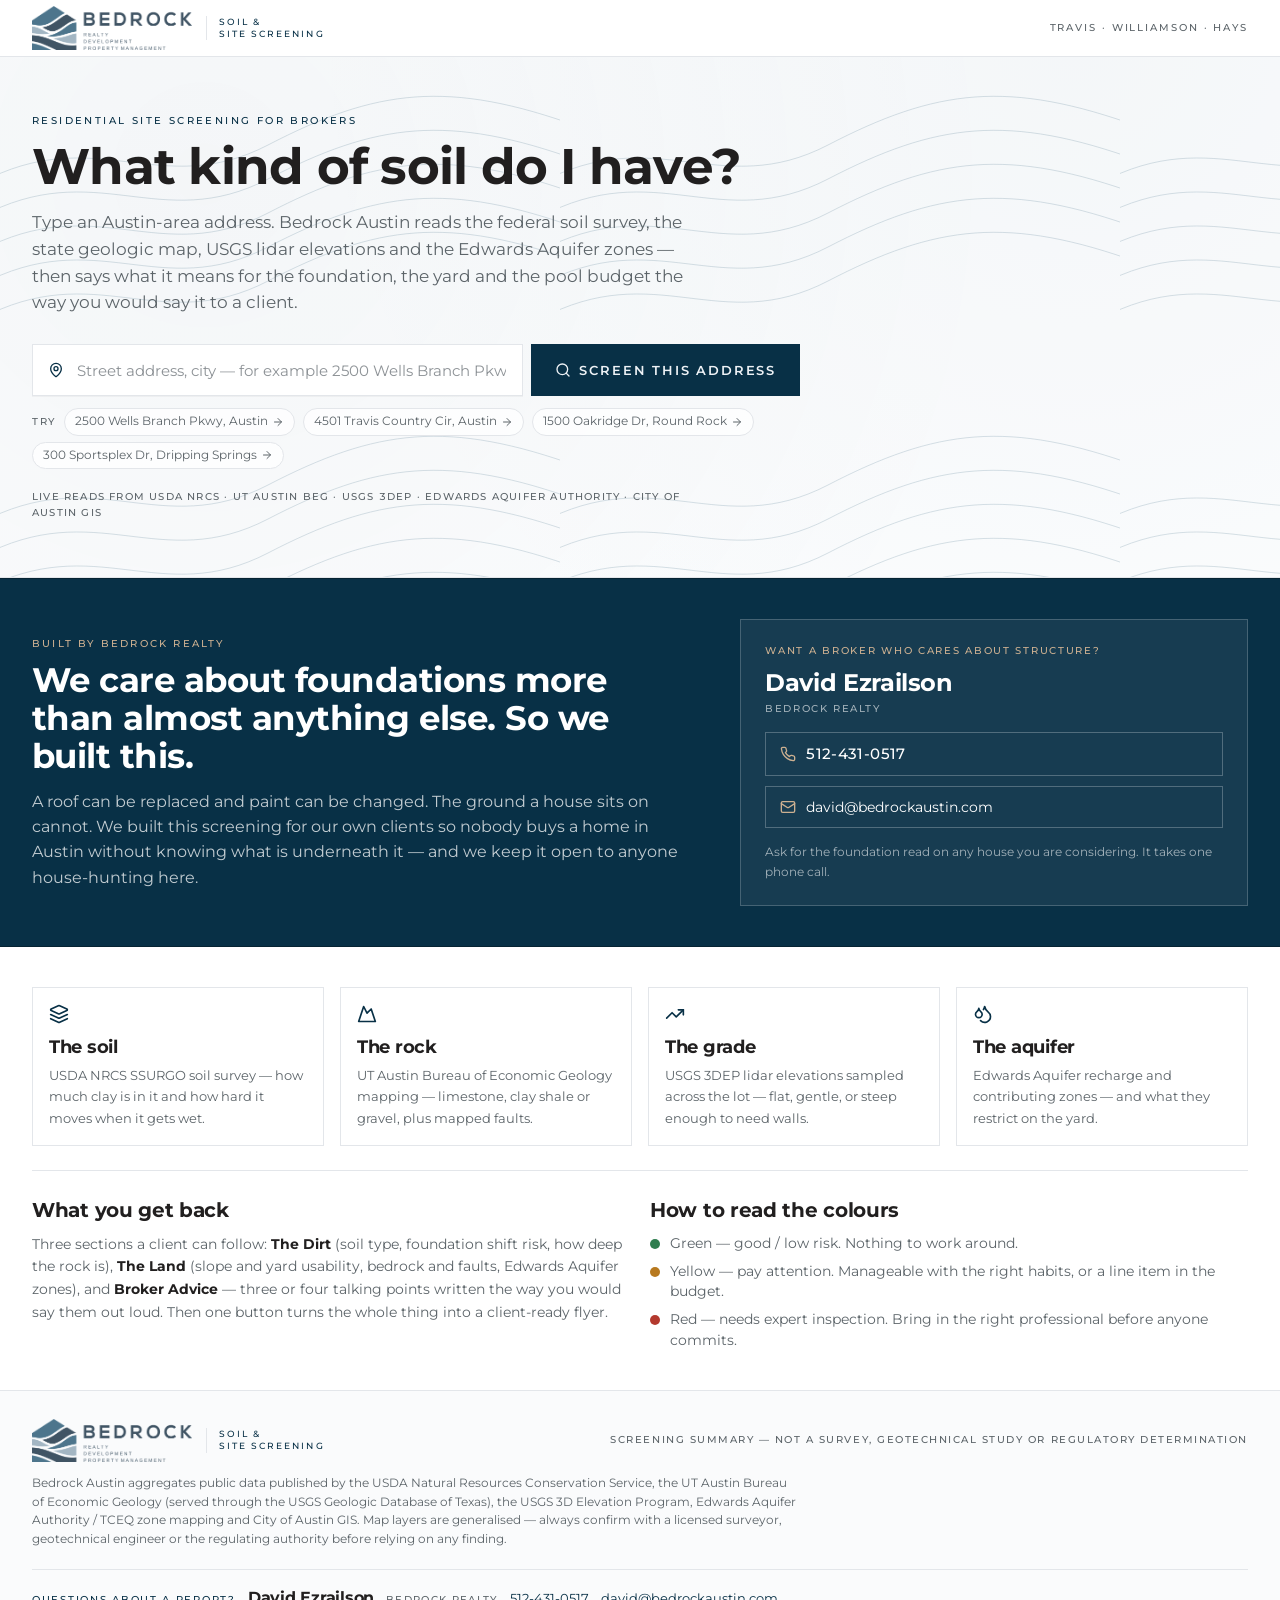
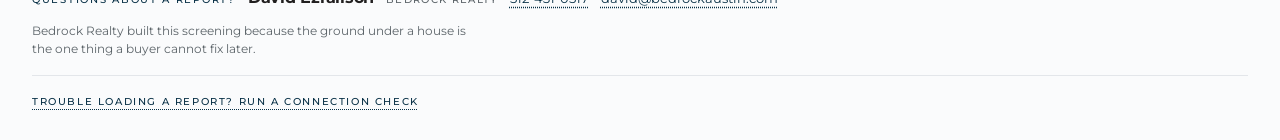
==== commit 5e9d47c9: "Add the Bedrock Realty contact band and flyer contact block" ====
--- a/index.html
+++ b/index.html
@@ -16,8 +16,8 @@
     <link
       href="https://fonts.googleapis.com/css2?family=Montserrat:wght@400;500;600;700;800&display=swap"
       rel="stylesheet" />
-    <script type="module" crossorigin src="./assets/index-DwKVX98b.js"></script>
-    <link rel="stylesheet" crossorigin href="./assets/index-DAdYFhwz.css">
+    <script type="module" crossorigin src="./assets/index-DiHZfz-e.js"></script>
+    <link rel="stylesheet" crossorigin href="./assets/index-B5q8c1B0.css">
   </head>
 
   <body>
--- a/assets/index-B5q8c1B0.css
+++ b/assets/index-B5q8c1B0.css
@@ -0,0 +1 @@
+.leaflet-pane,.leaflet-tile,.leaflet-marker-icon,.leaflet-marker-shadow,.leaflet-tile-container,.leaflet-pane>svg,.leaflet-pane>canvas,.leaflet-zoom-box,.leaflet-image-layer,.leaflet-layer{position:absolute;left:0;top:0}.leaflet-container{overflow:hidden}.leaflet-tile,.leaflet-marker-icon,.leaflet-marker-shadow{-webkit-user-select:none;-moz-user-select:none;user-select:none;-webkit-user-drag:none}.leaflet-tile::selection{background:transparent}.leaflet-safari .leaflet-tile{image-rendering:-webkit-optimize-contrast}.leaflet-safari .leaflet-tile-container{width:1600px;height:1600px;-webkit-transform-origin:0 0}.leaflet-marker-icon,.leaflet-marker-shadow{display:block}.leaflet-container .leaflet-overlay-pane svg{max-width:none!important;max-height:none!important}.leaflet-container .leaflet-marker-pane img,.leaflet-container .leaflet-shadow-pane img,.leaflet-container .leaflet-tile-pane img,.leaflet-container img.leaflet-image-layer,.leaflet-container .leaflet-tile{max-width:none!important;max-height:none!important;width:auto;padding:0}.leaflet-container img.leaflet-tile{mix-blend-mode:plus-lighter}.leaflet-container.leaflet-touch-zoom{-ms-touch-action:pan-x pan-y;touch-action:pan-x pan-y}.leaflet-container.leaflet-touch-drag{-ms-touch-action:pinch-zoom;touch-action:none;touch-action:pinch-zoom}.leaflet-container.leaflet-touch-drag.leaflet-touch-zoom{-ms-touch-action:none;touch-action:none}.leaflet-container{-webkit-tap-highlight-color:transparent}.leaflet-container a{-webkit-tap-highlight-color:rgba(51,181,229,.4)}.leaflet-tile{filter:inherit;visibility:hidden}.leaflet-tile-loaded{visibility:inherit}.leaflet-zoom-box{width:0;height:0;-moz-box-sizing:border-box;box-sizing:border-box;z-index:800}.leaflet-overlay-pane svg{-moz-user-select:none}.leaflet-pane{z-index:400}.leaflet-tile-pane{z-index:200}.leaflet-overlay-pane{z-index:400}.leaflet-shadow-pane{z-index:500}.leaflet-marker-pane{z-index:600}.leaflet-tooltip-pane{z-index:650}.leaflet-popup-pane{z-index:700}.leaflet-map-pane canvas{z-index:100}.leaflet-map-pane svg{z-index:200}.leaflet-vml-shape{width:1px;height:1px}.lvml{behavior:url(#default#VML);display:inline-block;position:absolute}.leaflet-control{position:relative;z-index:800;pointer-events:visiblePainted;pointer-events:auto}.leaflet-top,.leaflet-bottom{position:absolute;z-index:1000;pointer-events:none}.leaflet-top{top:0}.leaflet-right{right:0}.leaflet-bottom{bottom:0}.leaflet-left{left:0}.leaflet-control{float:left;clear:both}.leaflet-right .leaflet-control{float:right}.leaflet-top .leaflet-control{margin-top:10px}.leaflet-bottom .leaflet-control{margin-bottom:10px}.leaflet-left .leaflet-control{margin-left:10px}.leaflet-right .leaflet-control{margin-right:10px}.leaflet-fade-anim .leaflet-popup{opacity:0;-webkit-transition:opacity .2s linear;-moz-transition:opacity .2s linear;transition:opacity .2s linear}.leaflet-fade-anim .leaflet-map-pane .leaflet-popup{opacity:1}.leaflet-zoom-animated{-webkit-transform-origin:0 0;-ms-transform-origin:0 0;transform-origin:0 0}svg.leaflet-zoom-animated{will-change:transform}.leaflet-zoom-anim .leaflet-zoom-animated{-webkit-transition:-webkit-transform .25s cubic-bezier(0,0,.25,1);-moz-transition:-moz-transform .25s cubic-bezier(0,0,.25,1);transition:transform .25s cubic-bezier(0,0,.25,1)}.leaflet-zoom-anim .leaflet-tile,.leaflet-pan-anim .leaflet-tile{-webkit-transition:none;-moz-transition:none;transition:none}.leaflet-zoom-anim .leaflet-zoom-hide{visibility:hidden}.leaflet-interactive{cursor:pointer}.leaflet-grab{cursor:-webkit-grab;cursor:-moz-grab;cursor:grab}.leaflet-crosshair,.leaflet-crosshair .leaflet-interactive{cursor:crosshair}.leaflet-popup-pane,.leaflet-control{cursor:auto}.leaflet-dragging .leaflet-grab,.leaflet-dragging .leaflet-grab .leaflet-interactive,.leaflet-dragging .leaflet-marker-draggable{cursor:move;cursor:-webkit-grabbing;cursor:-moz-grabbing;cursor:grabbing}.leaflet-marker-icon,.leaflet-marker-shadow,.leaflet-image-layer,.leaflet-pane>svg path,.leaflet-tile-container{pointer-events:none}.leaflet-marker-icon.leaflet-interactive,.leaflet-image-layer.leaflet-interactive,.leaflet-pane>svg path.leaflet-interactive,svg.leaflet-image-layer.leaflet-interactive path{pointer-events:visiblePainted;pointer-events:auto}.leaflet-container{background:#ddd;outline-offset:1px}.leaflet-container a{color:#0078a8}.leaflet-zoom-box{border:2px dotted #38f;background:#ffffff80}.leaflet-container{font-family:Helvetica Neue,Arial,Helvetica,sans-serif;font-size:12px;font-size:.75rem;line-height:1.5}.leaflet-bar{box-shadow:0 1px 5px #000000a6;border-radius:4px}.leaflet-bar a{background-color:#fff;border-bottom:1px solid #ccc;width:26px;height:26px;line-height:26px;display:block;text-align:center;text-decoration:none;color:#000}.leaflet-bar a,.leaflet-control-layers-toggle{background-position:50% 50%;background-repeat:no-repeat;display:block}.leaflet-bar a:hover,.leaflet-bar a:focus{background-color:#f4f4f4}.leaflet-bar a:first-child{border-top-left-radius:4px;border-top-right-radius:4px}.leaflet-bar a:last-child{border-bottom-left-radius:4px;border-bottom-right-radius:4px;border-bottom:none}.leaflet-bar a.leaflet-disabled{cursor:default;background-color:#f4f4f4;color:#bbb}.leaflet-touch .leaflet-bar a{width:30px;height:30px;line-height:30px}.leaflet-touch .leaflet-bar a:first-child{border-top-left-radius:2px;border-top-right-radius:2px}.leaflet-touch .leaflet-bar a:last-child{border-bottom-left-radius:2px;border-bottom-right-radius:2px}.leaflet-control-zoom-in,.leaflet-control-zoom-out{font:700 18px Lucida Console,Monaco,monospace;text-indent:1px}.leaflet-touch .leaflet-control-zoom-in,.leaflet-touch .leaflet-control-zoom-out{font-size:22px}.leaflet-control-layers{box-shadow:0 1px 5px #0006;background:#fff;border-radius:5px}.leaflet-control-layers-toggle{background-image:url([data-uri]);width:36px;height:36px}.leaflet-retina .leaflet-control-layers-toggle{background-image:url([data-uri]);background-size:26px 26px}.leaflet-touch .leaflet-control-layers-toggle{width:44px;height:44px}.leaflet-control-layers .leaflet-control-layers-list,.leaflet-control-layers-expanded .leaflet-control-layers-toggle{display:none}.leaflet-control-layers-expanded .leaflet-control-layers-list{display:block;position:relative}.leaflet-control-layers-expanded{padding:6px 10px 6px 6px;color:#333;background:#fff}.leaflet-control-layers-scrollbar{overflow-y:scroll;overflow-x:hidden;padding-right:5px}.leaflet-control-layers-selector{margin-top:2px;position:relative;top:1px}.leaflet-control-layers label{display:block;font-size:13px;font-size:1.08333em}.leaflet-control-layers-separator{height:0;border-top:1px solid #ddd;margin:5px -10px 5px -6px}.leaflet-default-icon-path{background-image:url([data-uri])}.leaflet-container .leaflet-control-attribution{background:#fff;background:#fffc;margin:0}.leaflet-control-attribution,.leaflet-control-scale-line{padding:0 5px;color:#333;line-height:1.4}.leaflet-control-attribution a{text-decoration:none}.leaflet-control-attribution a:hover,.leaflet-control-attribution a:focus{text-decoration:underline}.leaflet-attribution-flag{display:inline!important;vertical-align:baseline!important;width:1em;height:.6669em}.leaflet-left .leaflet-control-scale{margin-left:5px}.leaflet-bottom .leaflet-control-scale{margin-bottom:5px}.leaflet-control-scale-line{border:2px solid #777;border-top:none;line-height:1.1;padding:2px 5px 1px;white-space:nowrap;-moz-box-sizing:border-box;box-sizing:border-box;background:#fffc;text-shadow:1px 1px #fff}.leaflet-control-scale-line:not(:first-child){border-top:2px solid #777;border-bottom:none;margin-top:-2px}.leaflet-control-scale-line:not(:first-child):not(:last-child){border-bottom:2px solid #777}.leaflet-touch .leaflet-control-attribution,.leaflet-touch .leaflet-control-layers,.leaflet-touch .leaflet-bar{box-shadow:none}.leaflet-touch .leaflet-control-layers,.leaflet-touch .leaflet-bar{border:2px solid rgba(0,0,0,.2);background-clip:padding-box}.leaflet-popup{position:absolute;text-align:center;margin-bottom:20px}.leaflet-popup-content-wrapper{padding:1px;text-align:left;border-radius:12px}.leaflet-popup-content{margin:13px 24px 13px 20px;line-height:1.3;font-size:13px;font-size:1.08333em;min-height:1px}.leaflet-popup-content p{margin:1.3em 0}.leaflet-popup-tip-container{width:40px;height:20px;position:absolute;left:50%;margin-top:-1px;margin-left:-20px;overflow:hidden;pointer-events:none}.leaflet-popup-tip{width:17px;height:17px;padding:1px;margin:-10px auto 0;pointer-events:auto;-webkit-transform:rotate(45deg);-moz-transform:rotate(45deg);-ms-transform:rotate(45deg);transform:rotate(45deg)}.leaflet-popup-content-wrapper,.leaflet-popup-tip{background:#fff;color:#333;box-shadow:0 3px 14px #0006}.leaflet-container a.leaflet-popup-close-button{position:absolute;top:0;right:0;border:none;text-align:center;width:24px;height:24px;font:16px/24px Tahoma,Verdana,sans-serif;color:#757575;text-decoration:none;background:transparent}.leaflet-container a.leaflet-popup-close-button:hover,.leaflet-container a.leaflet-popup-close-button:focus{color:#585858}.leaflet-popup-scrolled{overflow:auto}.leaflet-oldie .leaflet-popup-content-wrapper{-ms-zoom:1}.leaflet-oldie .leaflet-popup-tip{width:24px;margin:0 auto;-ms-filter:"progid:DXImageTransform.Microsoft.Matrix(M11=0.70710678, M12=0.70710678, M21=-0.70710678, M22=0.70710678)";filter:progid:DXImageTransform.Microsoft.Matrix(M11=.70710678,M12=.70710678,M21=-.70710678,M22=.70710678)}.leaflet-oldie .leaflet-control-zoom,.leaflet-oldie .leaflet-control-layers,.leaflet-oldie .leaflet-popup-content-wrapper,.leaflet-oldie .leaflet-popup-tip{border:1px solid #999}.leaflet-div-icon{background:#fff;border:1px solid #666}.leaflet-tooltip{position:absolute;padding:6px;background-color:#fff;border:1px solid #fff;border-radius:3px;color:#222;white-space:nowrap;-webkit-user-select:none;-moz-user-select:none;-ms-user-select:none;user-select:none;pointer-events:none;box-shadow:0 1px 3px #0006}.leaflet-tooltip.leaflet-interactive{cursor:pointer;pointer-events:auto}.leaflet-tooltip-top:before,.leaflet-tooltip-bottom:before,.leaflet-tooltip-left:before,.leaflet-tooltip-right:before{position:absolute;pointer-events:none;border:6px solid transparent;background:transparent;content:""}.leaflet-tooltip-bottom{margin-top:6px}.leaflet-tooltip-top{margin-top:-6px}.leaflet-tooltip-bottom:before,.leaflet-tooltip-top:before{left:50%;margin-left:-6px}.leaflet-tooltip-top:before{bottom:0;margin-bottom:-12px;border-top-color:#fff}.leaflet-tooltip-bottom:before{top:0;margin-top:-12px;margin-left:-6px;border-bottom-color:#fff}.leaflet-tooltip-left{margin-left:-6px}.leaflet-tooltip-right{margin-left:6px}.leaflet-tooltip-left:before,.leaflet-tooltip-right:before{top:50%;margin-top:-6px}.leaflet-tooltip-left:before{right:0;margin-right:-12px;border-left-color:#fff}.leaflet-tooltip-right:before{left:0;margin-left:-12px;border-right-color:#fff}@media print{.leaflet-control{-webkit-print-color-adjust:exact;print-color-adjust:exact}}/*! tailwindcss v4.1.14 | MIT License | https://tailwindcss.com */@layer properties{@supports (((-webkit-hyphens:none)) and (not (margin-trim:inline))) or ((-moz-orient:inline) and (not (color:rgb(from red r g b)))){*,:before,:after,::backdrop{--tw-translate-x:0;--tw-translate-y:0;--tw-translate-z:0;--tw-rotate-x:initial;--tw-rotate-y:initial;--tw-rotate-z:initial;--tw-skew-x:initial;--tw-skew-y:initial;--tw-space-y-reverse:0;--tw-space-x-reverse:0;--tw-divide-y-reverse:0;--tw-border-style:solid;--tw-gradient-position:initial;--tw-gradient-from:#0000;--tw-gradient-via:#0000;--tw-gradient-to:#0000;--tw-gradient-stops:initial;--tw-gradient-via-stops:initial;--tw-gradient-from-position:0%;--tw-gradient-via-position:50%;--tw-gradient-to-position:100%;--tw-leading:initial;--tw-font-weight:initial;--tw-tracking:initial;--tw-ordinal:initial;--tw-slashed-zero:initial;--tw-numeric-figure:initial;--tw-numeric-spacing:initial;--tw-numeric-fraction:initial;--tw-shadow:0 0 #0000;--tw-shadow-color:initial;--tw-shadow-alpha:100%;--tw-inset-shadow:0 0 #0000;--tw-inset-shadow-color:initial;--tw-inset-shadow-alpha:100%;--tw-ring-color:initial;--tw-ring-shadow:0 0 #0000;--tw-inset-ring-color:initial;--tw-inset-ring-shadow:0 0 #0000;--tw-ring-inset:initial;--tw-ring-offset-width:0px;--tw-ring-offset-color:#fff;--tw-ring-offset-shadow:0 0 #0000;--tw-outline-style:solid;--tw-backdrop-blur:initial;--tw-backdrop-brightness:initial;--tw-backdrop-contrast:initial;--tw-backdrop-grayscale:initial;--tw-backdrop-hue-rotate:initial;--tw-backdrop-invert:initial;--tw-backdrop-opacity:initial;--tw-backdrop-saturate:initial;--tw-backdrop-sepia:initial;--tw-duration:initial;--tw-ease:initial;--tw-content:"";--tw-animation-delay:0s;--tw-animation-direction:normal;--tw-animation-duration:initial;--tw-animation-fill-mode:none;--tw-animation-iteration-count:1;--tw-enter-blur:0;--tw-enter-opacity:1;--tw-enter-rotate:0;--tw-enter-scale:1;--tw-enter-translate-x:0;--tw-enter-translate-y:0;--tw-exit-blur:0;--tw-exit-opacity:1;--tw-exit-rotate:0;--tw-exit-scale:1;--tw-exit-translate-x:0;--tw-exit-translate-y:0}}}@layer theme{:root,:host{--font-sans:ui-sans-serif,system-ui,sans-serif,"Apple Color Emoji","Segoe UI Emoji","Segoe UI Symbol","Noto Color Emoji";--font-mono:ui-monospace,SFMono-Regular,Menlo,Monaco,Consolas,"Liberation Mono","Courier New",monospace;--color-red-100:oklch(93.6% .032 17.717);--color-red-500:oklch(63.7% .237 25.331);--color-blue-50:oklch(97% .014 254.604);--color-blue-300:oklch(80.9% .105 251.813);--color-blue-500:oklch(62.3% .214 259.815);--color-blue-600:oklch(54.6% .245 262.881);--color-blue-700:oklch(48.8% .243 264.376);--color-blue-800:oklch(42.4% .199 265.638);--color-slate-50:oklch(98.4% .003 247.858);--color-slate-100:oklch(96.8% .007 247.896);--color-slate-600:oklch(44.6% .043 257.281);--color-slate-700:oklch(37.2% .044 257.287);--color-slate-900:oklch(20.8% .042 265.755);--color-black:#000;--color-white:#fff;--spacing:.25rem;--container-xs:20rem;--container-sm:24rem;--container-md:28rem;--container-lg:32rem;--container-2xl:42rem;--container-3xl:48rem;--container-6xl:72rem;--text-xs:.75rem;--text-xs--line-height:calc(1/.75);--text-sm:.875rem;--text-sm--line-height:calc(1.25/.875);--text-base:1rem;--text-base--line-height: 1.5 ;--text-lg:1.125rem;--text-lg--line-height:calc(1.75/1.125);--text-xl:1.25rem;--text-xl--line-height:calc(1.75/1.25);--text-2xl:1.5rem;--text-2xl--line-height:calc(2/1.5);--text-3xl:1.875rem;--text-3xl--line-height: 1.2 ;--text-4xl:2.25rem;--text-4xl--line-height:calc(2.5/2.25);--font-weight-normal:400;--font-weight-medium:500;--font-weight-semibold:600;--font-weight-bold:700;--tracking-tight:-.025em;--tracking-wide:.025em;--tracking-widest:.1em;--leading-tight:1.25;--leading-snug:1.375;--leading-normal:1.5;--leading-relaxed:1.625;--radius-xs:.125rem;--ease-in-out:cubic-bezier(.4,0,.2,1);--animate-spin:spin 1s linear infinite;--animate-pulse:pulse 2s cubic-bezier(.4,0,.6,1)infinite;--blur-sm:8px;--blur-2xl:40px;--aspect-video:16/9;--default-transition-duration:.15s;--default-transition-timing-function:cubic-bezier(.4,0,.2,1);--default-font-family:var(--font-sans);--default-mono-font-family:var(--font-mono);--color-border:var(--border);--font-display:var(--font-display);--font-body:var(--font-body)}}@layer base{*,:after,:before,::backdrop{box-sizing:border-box;border:0 solid;margin:0;padding:0}::file-selector-button{box-sizing:border-box;border:0 solid;margin:0;padding:0}html,:host{-webkit-text-size-adjust:100%;tab-size:4;line-height:1.5;font-family:var(--default-font-family,ui-sans-serif,system-ui,sans-serif,"Apple Color Emoji","Segoe UI Emoji","Segoe UI Symbol","Noto Color Emoji");font-feature-settings:var(--default-font-feature-settings,normal);font-variation-settings:var(--default-font-variation-settings,normal);-webkit-tap-highlight-color:transparent}hr{height:0;color:inherit;border-top-width:1px}abbr:where([title]){-webkit-text-decoration:underline dotted;text-decoration:underline dotted}h1,h2,h3,h4,h5,h6{font-size:inherit;font-weight:inherit}a{color:inherit;-webkit-text-decoration:inherit;text-decoration:inherit}b,strong{font-weight:bolder}code,kbd,samp,pre{font-family:var(--default-mono-font-family,ui-monospace,SFMono-Regular,Menlo,Monaco,Consolas,"Liberation Mono","Courier New",monospace);font-feature-settings:var(--default-mono-font-feature-settings,normal);font-variation-settings:var(--default-mono-font-variation-settings,normal);font-size:1em}small{font-size:80%}sub,sup{vertical-align:baseline;font-size:75%;line-height:0;position:relative}sub{bottom:-.25em}sup{top:-.5em}table{text-indent:0;border-color:inherit;border-collapse:collapse}:-moz-focusring{outline:auto}progress{vertical-align:baseline}summary{display:list-item}ol,ul,menu{list-style:none}img,svg,video,canvas,audio,iframe,embed,object{vertical-align:middle;display:block}img,video{max-width:100%;height:auto}button,input,select,optgroup,textarea{font:inherit;font-feature-settings:inherit;font-variation-settings:inherit;letter-spacing:inherit;color:inherit;opacity:1;background-color:#0000;border-radius:0}::file-selector-button{font:inherit;font-feature-settings:inherit;font-variation-settings:inherit;letter-spacing:inherit;color:inherit;opacity:1;background-color:#0000;border-radius:0}:where(select:is([multiple],[size])) optgroup{font-weight:bolder}:where(select:is([multiple],[size])) optgroup option{padding-inline-start:20px}::file-selector-button{margin-inline-end:4px}::placeholder{opacity:1}@supports (not ((-webkit-appearance:-apple-pay-button))) or (contain-intrinsic-size:1px){::placeholder{color:currentColor}@supports (color:color-mix(in lab,red,red)){::placeholder{color:color-mix(in oklab,currentcolor 50%,transparent)}}}textarea{resize:vertical}::-webkit-search-decoration{-webkit-appearance:none}::-webkit-date-and-time-value{min-height:1lh;text-align:inherit}::-webkit-datetime-edit{display:inline-flex}::-webkit-datetime-edit-fields-wrapper{padding:0}::-webkit-datetime-edit{padding-block:0}::-webkit-datetime-edit-year-field{padding-block:0}::-webkit-datetime-edit-month-field{padding-block:0}::-webkit-datetime-edit-day-field{padding-block:0}::-webkit-datetime-edit-hour-field{padding-block:0}::-webkit-datetime-edit-minute-field{padding-block:0}::-webkit-datetime-edit-second-field{padding-block:0}::-webkit-datetime-edit-millisecond-field{padding-block:0}::-webkit-datetime-edit-meridiem-field{padding-block:0}::-webkit-calendar-picker-indicator{line-height:1}:-moz-ui-invalid{box-shadow:none}button,input:where([type=button],[type=reset],[type=submit]){appearance:button}::file-selector-button{appearance:button}::-webkit-inner-spin-button{height:auto}::-webkit-outer-spin-button{height:auto}[hidden]:where(:not([hidden=until-found])){display:none!important}*{border-color:var(--border);outline-color:var(--ring)}@supports (color:color-mix(in lab,red,red)){*{outline-color:color-mix(in oklab,var(--ring)50%,transparent)}}body{background-color:var(--background);color:var(--foreground)}button:not(:disabled),[role=button]:not([aria-disabled=true]),[type=button]:not(:disabled),[type=submit]:not(:disabled),[type=reset]:not(:disabled),a[href],select:not(:disabled),input[type=checkbox]:not(:disabled),input[type=radio]:not(:disabled){cursor:pointer}body{font-family:var(--font-body);-webkit-font-smoothing:antialiased}::selection{background:#08304624}}@layer components{.container{width:100%;margin-left:auto;margin-right:auto;padding-left:1rem;padding-right:1rem}.flex{min-width:0;min-height:0}@media (min-width:640px){.container{padding-left:1.5rem;padding-right:1.5rem}}@media (min-width:1024px){.container{max-width:1280px;padding-left:2rem;padding-right:2rem}}}@layer utilities{.\@container\/card-header{container:card-header/inline-size}.\@container\/field-group{container:field-group/inline-size}.pointer-events-auto{pointer-events:auto}.pointer-events-none{pointer-events:none}.invisible{visibility:hidden}.sr-only{clip-path:inset(50%);white-space:nowrap;border-width:0;width:1px;height:1px;margin:-1px;padding:0;position:absolute;overflow:hidden}.absolute{position:absolute}.fixed{position:fixed}.relative{position:relative}.static{position:static}.sticky{position:sticky}.inset-0{inset:calc(var(--spacing)*0)}.inset-x-0{inset-inline:calc(var(--spacing)*0)}.inset-x-3{inset-inline:calc(var(--spacing)*3)}.inset-y-0{inset-block:calc(var(--spacing)*0)}.-top-12{top:calc(var(--spacing)*-12)}.top-0{top:calc(var(--spacing)*0)}.top-1\.5{top:calc(var(--spacing)*1.5)}.top-1\/2{top:50%}.top-3{top:calc(var(--spacing)*3)}.top-3\.5{top:calc(var(--spacing)*3.5)}.top-4{top:calc(var(--spacing)*4)}.top-5{top:calc(var(--spacing)*5)}.top-\[1px\]{top:1px}.top-\[50\%\]{top:50%}.top-\[60\%\]{top:60%}.top-full{top:100%}.-right-12{right:calc(var(--spacing)*-12)}.right-0{right:calc(var(--spacing)*0)}.right-1{right:calc(var(--spacing)*1)}.right-2{right:calc(var(--spacing)*2)}.right-3{right:calc(var(--spacing)*3)}.right-4{right:calc(var(--spacing)*4)}.-bottom-12{bottom:calc(var(--spacing)*-12)}.bottom-0{bottom:calc(var(--spacing)*0)}.bottom-3{bottom:calc(var(--spacing)*3)}.bottom-4{bottom:calc(var(--spacing)*4)}.-left-12{left:calc(var(--spacing)*-12)}.left-0{left:calc(var(--spacing)*0)}.left-1\/2{left:50%}.left-2{left:calc(var(--spacing)*2)}.left-3{left:calc(var(--spacing)*3)}.left-4{left:calc(var(--spacing)*4)}.left-\[50\%\]{left:50%}.isolate{isolation:isolate}.z-10{z-index:10}.z-20{z-index:20}.z-30{z-index:30}.z-40{z-index:40}.z-50{z-index:50}.z-\[1\]{z-index:1}.z-\[400\]{z-index:400}.order-first{order:-9999}.order-last{order:9999}.col-start-2{grid-column-start:2}.row-span-2{grid-row:span 2/span 2}.row-start-1{grid-row-start:1}.container{width:100%}@media (min-width:40rem){.container{max-width:40rem}}@media (min-width:48rem){.container{max-width:48rem}}@media (min-width:64rem){.container{max-width:64rem}}@media (min-width:80rem){.container{max-width:80rem}}@media (min-width:96rem){.container{max-width:96rem}}.\!m-0{margin:calc(var(--spacing)*0)!important}.-mx-1{margin-inline:calc(var(--spacing)*-1)}.mx-2{margin-inline:calc(var(--spacing)*2)}.mx-3\.5{margin-inline:calc(var(--spacing)*3.5)}.mx-4{margin-inline:calc(var(--spacing)*4)}.mx-auto{margin-inline:auto}.-my-2{margin-block:calc(var(--spacing)*-2)}.my-0{margin-block:calc(var(--spacing)*0)}.my-0\.5{margin-block:calc(var(--spacing)*.5)}.my-1{margin-block:calc(var(--spacing)*1)}.-mt-4{margin-top:calc(var(--spacing)*-4)}.mt-0\.5{margin-top:calc(var(--spacing)*.5)}.mt-1{margin-top:calc(var(--spacing)*1)}.mt-1\.5{margin-top:calc(var(--spacing)*1.5)}.mt-2{margin-top:calc(var(--spacing)*2)}.mt-2\.5{margin-top:calc(var(--spacing)*2.5)}.mt-3{margin-top:calc(var(--spacing)*3)}.mt-3\.5{margin-top:calc(var(--spacing)*3.5)}.mt-4{margin-top:calc(var(--spacing)*4)}.mt-5{margin-top:calc(var(--spacing)*5)}.mt-6{margin-top:calc(var(--spacing)*6)}.mt-7{margin-top:calc(var(--spacing)*7)}.mt-12{margin-top:calc(var(--spacing)*12)}.mt-\[7px\]{margin-top:7px}.mt-auto{margin-top:auto}.mr-1{margin-right:calc(var(--spacing)*1)}.mr-2{margin-right:calc(var(--spacing)*2)}.mb-1{margin-bottom:calc(var(--spacing)*1)}.mb-2{margin-bottom:calc(var(--spacing)*2)}.mb-3{margin-bottom:calc(var(--spacing)*3)}.mb-4{margin-bottom:calc(var(--spacing)*4)}.mb-6{margin-bottom:calc(var(--spacing)*6)}.mb-8{margin-bottom:calc(var(--spacing)*8)}.-ml-4{margin-left:calc(var(--spacing)*-4)}.ml-1{margin-left:calc(var(--spacing)*1)}.ml-2{margin-left:calc(var(--spacing)*2)}.ml-4{margin-left:calc(var(--spacing)*4)}.ml-auto{margin-left:auto}.line-clamp-1{-webkit-line-clamp:1;-webkit-box-orient:vertical;display:-webkit-box;overflow:hidden}.line-clamp-2{-webkit-line-clamp:2;-webkit-box-orient:vertical;display:-webkit-box;overflow:hidden}.block{display:block}.flex{display:flex}.grid{display:grid}.hidden{display:none}.inline{display:inline}.inline-flex{display:inline-flex}.table{display:table}.table-caption{display:table-caption}.table-cell{display:table-cell}.table-row{display:table-row}.field-sizing-content{field-sizing:content}.aspect-square{aspect-ratio:1}.aspect-video{aspect-ratio:var(--aspect-video)}.size-\(--cell-size\){width:var(--cell-size);height:var(--cell-size)}.size-2{width:calc(var(--spacing)*2);height:calc(var(--spacing)*2)}.size-2\.5{width:calc(var(--spacing)*2.5);height:calc(var(--spacing)*2.5)}.size-3{width:calc(var(--spacing)*3);height:calc(var(--spacing)*3)}.size-3\.5{width:calc(var(--spacing)*3.5);height:calc(var(--spacing)*3.5)}.size-4{width:calc(var(--spacing)*4);height:calc(var(--spacing)*4)}.size-6{width:calc(var(--spacing)*6);height:calc(var(--spacing)*6)}.size-7{width:calc(var(--spacing)*7);height:calc(var(--spacing)*7)}.size-8{width:calc(var(--spacing)*8);height:calc(var(--spacing)*8)}.size-9{width:calc(var(--spacing)*9);height:calc(var(--spacing)*9)}.size-10{width:calc(var(--spacing)*10);height:calc(var(--spacing)*10)}.size-12{width:calc(var(--spacing)*12);height:calc(var(--spacing)*12)}.size-auto{width:auto;height:auto}.size-full{width:100%;height:100%}.h-\(--cell-size\){height:var(--cell-size)}.h-1{height:calc(var(--spacing)*1)}.h-1\.5{height:calc(var(--spacing)*1.5)}.h-2{height:calc(var(--spacing)*2)}.h-2\.5{height:calc(var(--spacing)*2.5)}.h-3{height:calc(var(--spacing)*3)}.h-4{height:calc(var(--spacing)*4)}.h-5{height:calc(var(--spacing)*5)}.h-6{height:calc(var(--spacing)*6)}.h-7{height:calc(var(--spacing)*7)}.h-8{height:calc(var(--spacing)*8)}.h-9{height:calc(var(--spacing)*9)}.h-10{height:calc(var(--spacing)*10)}.h-11{height:calc(var(--spacing)*11)}.h-12{height:calc(var(--spacing)*12)}.h-13{height:calc(var(--spacing)*13)}.h-14{height:calc(var(--spacing)*14)}.h-16{height:calc(var(--spacing)*16)}.h-32{height:calc(var(--spacing)*32)}.h-64{height:calc(var(--spacing)*64)}.h-\[1\.15rem\]{height:1.15rem}.h-\[38px\]{height:38px}.h-\[190px\]{height:190px}.h-\[200px\]{height:200px}.h-\[248px\]{height:248px}.h-\[500px\]{height:500px}.h-\[calc\(100\%-1px\)\]{height:calc(100% - 1px)}.h-\[var\(--radix-navigation-menu-viewport-height\)\]{height:var(--radix-navigation-menu-viewport-height)}.h-\[var\(--radix-select-trigger-height\)\]{height:var(--radix-select-trigger-height)}.h-auto{height:auto}.h-full{height:100%}.h-px{height:1px}.h-svh{height:100svh}.max-h-\(--radix-context-menu-content-available-height\){max-height:var(--radix-context-menu-content-available-height)}.max-h-\(--radix-dropdown-menu-content-available-height\){max-height:var(--radix-dropdown-menu-content-available-height)}.max-h-\(--radix-select-content-available-height\){max-height:var(--radix-select-content-available-height)}.max-h-32{max-height:calc(var(--spacing)*32)}.max-h-\[300px\]{max-height:300px}.min-h-0{min-height:calc(var(--spacing)*0)}.min-h-4{min-height:calc(var(--spacing)*4)}.min-h-9{min-height:calc(var(--spacing)*9)}.min-h-16{min-height:calc(var(--spacing)*16)}.min-h-\[200px\]{min-height:200px}.min-h-screen{min-height:100vh}.min-h-svh{min-height:100svh}.w-\(--cell-size\){width:var(--cell-size)}.w-\(--sidebar-width\){width:var(--sidebar-width)}.w-0{width:calc(var(--spacing)*0)}.w-1{width:calc(var(--spacing)*1)}.w-1\.5{width:calc(var(--spacing)*1.5)}.w-1\/2{width:50%}.w-2{width:calc(var(--spacing)*2)}.w-2\.5{width:calc(var(--spacing)*2.5)}.w-3{width:calc(var(--spacing)*3)}.w-3\/4{width:75%}.w-4{width:calc(var(--spacing)*4)}.w-5{width:calc(var(--spacing)*5)}.w-8{width:calc(var(--spacing)*8)}.w-9{width:calc(var(--spacing)*9)}.w-10{width:calc(var(--spacing)*10)}.w-11{width:calc(var(--spacing)*11)}.w-16{width:calc(var(--spacing)*16)}.w-20{width:calc(var(--spacing)*20)}.w-24{width:calc(var(--spacing)*24)}.w-32{width:calc(var(--spacing)*32)}.w-48{width:calc(var(--spacing)*48)}.w-64{width:calc(var(--spacing)*64)}.w-72{width:calc(var(--spacing)*72)}.w-\[3px\]{width:3px}.w-\[38px\]{width:38px}.w-\[92px\]{width:92px}.w-\[100px\]{width:100px}.w-\[160px\]{width:160px}.w-\[186px\]{width:186px}.w-\[190px\]{width:190px}.w-\[280px\]{width:280px}.w-\[400px\]{width:400px}.w-auto{width:auto}.w-fit{width:fit-content}.w-full{width:100%}.w-max{width:max-content}.w-px{width:1px}.max-w-\(--skeleton-width\){max-width:var(--skeleton-width)}.max-w-2xl{max-width:var(--container-2xl)}.max-w-3xl{max-width:var(--container-3xl)}.max-w-6xl{max-width:var(--container-6xl)}.max-w-\[80\%\]{max-width:80%}.max-w-\[calc\(100\%-2rem\)\]{max-width:calc(100% - 2rem)}.max-w-lg{max-width:var(--container-lg)}.max-w-max{max-width:max-content}.max-w-md{max-width:var(--container-md)}.max-w-none{max-width:none}.max-w-sm{max-width:var(--container-sm)}.max-w-xs{max-width:var(--container-xs)}.min-w-\(--cell-size\){min-width:var(--cell-size)}.min-w-0{min-width:calc(var(--spacing)*0)}.min-w-5{min-width:calc(var(--spacing)*5)}.min-w-8{min-width:calc(var(--spacing)*8)}.min-w-9{min-width:calc(var(--spacing)*9)}.min-w-10{min-width:calc(var(--spacing)*10)}.min-w-\[8rem\]{min-width:8rem}.min-w-\[12rem\]{min-width:12rem}.min-w-\[var\(--radix-select-trigger-width\)\]{min-width:var(--radix-select-trigger-width)}.flex-1{flex:1}.flex-shrink-0,.shrink-0{flex-shrink:0}.grow{flex-grow:1}.grow-0{flex-grow:0}.basis-full{flex-basis:100%}.caption-bottom{caption-side:bottom}.border-collapse{border-collapse:collapse}.origin-\(--radix-context-menu-content-transform-origin\){transform-origin:var(--radix-context-menu-content-transform-origin)}.origin-\(--radix-dropdown-menu-content-transform-origin\){transform-origin:var(--radix-dropdown-menu-content-transform-origin)}.origin-\(--radix-hover-card-content-transform-origin\){transform-origin:var(--radix-hover-card-content-transform-origin)}.origin-\(--radix-menubar-content-transform-origin\){transform-origin:var(--radix-menubar-content-transform-origin)}.origin-\(--radix-popover-content-transform-origin\){transform-origin:var(--radix-popover-content-transform-origin)}.origin-\(--radix-select-content-transform-origin\){transform-origin:var(--radix-select-content-transform-origin)}.origin-\(--radix-tooltip-content-transform-origin\){transform-origin:var(--radix-tooltip-content-transform-origin)}.-translate-x-1\/2{--tw-translate-x: -50% ;translate:var(--tw-translate-x)var(--tw-translate-y)}.-translate-x-px{--tw-translate-x:-1px;translate:var(--tw-translate-x)var(--tw-translate-y)}.translate-x-\[-50\%\]{--tw-translate-x:-50%;translate:var(--tw-translate-x)var(--tw-translate-y)}.translate-x-px{--tw-translate-x:1px;translate:var(--tw-translate-x)var(--tw-translate-y)}.-translate-y-1\/2{--tw-translate-y: -50% ;translate:var(--tw-translate-x)var(--tw-translate-y)}.translate-y-0\.5{--tw-translate-y:calc(var(--spacing)*.5);translate:var(--tw-translate-x)var(--tw-translate-y)}.translate-y-\[-50\%\]{--tw-translate-y:-50%;translate:var(--tw-translate-x)var(--tw-translate-y)}.translate-y-\[calc\(-50\%_-_2px\)\]{--tw-translate-y: calc(-50% - 2px) ;translate:var(--tw-translate-x)var(--tw-translate-y)}.rotate-45{rotate:45deg}.rotate-90{rotate:90deg}.transform{transform:var(--tw-rotate-x,)var(--tw-rotate-y,)var(--tw-rotate-z,)var(--tw-skew-x,)var(--tw-skew-y,)}.animate-caret-blink{animation:1.25s ease-out infinite caret-blink}.animate-in{animation:enter var(--tw-animation-duration,var(--tw-duration,.15s))var(--tw-ease,ease)var(--tw-animation-delay,0s)var(--tw-animation-iteration-count,1)var(--tw-animation-direction,normal)var(--tw-animation-fill-mode,none)}.animate-pulse{animation:var(--animate-pulse)}.animate-spin{animation:var(--animate-spin)}.cursor-col-resize{cursor:col-resize}.cursor-default{cursor:default}.cursor-pointer{cursor:pointer}.cursor-text{cursor:text}.touch-none{touch-action:none}.resize-none{resize:none}.scroll-my-1{scroll-margin-block:calc(var(--spacing)*1)}.scroll-mt-20{scroll-margin-top:calc(var(--spacing)*20)}.scroll-py-1{scroll-padding-block:calc(var(--spacing)*1)}.list-disc{list-style-type:disc}.list-none{list-style-type:none}.auto-rows-min{grid-auto-rows:min-content}.grid-cols-1{grid-template-columns:repeat(1,minmax(0,1fr))}.grid-cols-2{grid-template-columns:repeat(2,minmax(0,1fr))}.grid-cols-3{grid-template-columns:repeat(3,minmax(0,1fr))}.grid-cols-\[0_1fr\]{grid-template-columns:0 1fr}.grid-rows-\[auto_auto\]{grid-template-rows:auto auto}.flex-col{flex-direction:column}.flex-col-reverse{flex-direction:column-reverse}.flex-row{flex-direction:row}.flex-wrap{flex-wrap:wrap}.items-baseline{align-items:baseline}.items-center{align-items:center}.items-end{align-items:flex-end}.items-start{align-items:flex-start}.items-stretch{align-items:stretch}.justify-between{justify-content:space-between}.justify-center{justify-content:center}.justify-end{justify-content:flex-end}.justify-start{justify-content:flex-start}.justify-items-start{justify-items:start}.gap-0{gap:calc(var(--spacing)*0)}.gap-0\.5{gap:calc(var(--spacing)*.5)}.gap-1{gap:calc(var(--spacing)*1)}.gap-1\.5{gap:calc(var(--spacing)*1.5)}.gap-2{gap:calc(var(--spacing)*2)}.gap-2\.5{gap:calc(var(--spacing)*2.5)}.gap-3{gap:calc(var(--spacing)*3)}.gap-4{gap:calc(var(--spacing)*4)}.gap-5{gap:calc(var(--spacing)*5)}.gap-6{gap:calc(var(--spacing)*6)}.gap-7{gap:calc(var(--spacing)*7)}.gap-8{gap:calc(var(--spacing)*8)}:where(.space-y-1>:not(:last-child)){--tw-space-y-reverse:0;margin-block-start:calc(calc(var(--spacing)*1)*var(--tw-space-y-reverse));margin-block-end:calc(calc(var(--spacing)*1)*calc(1 - var(--tw-space-y-reverse)))}:where(.space-y-2>:not(:last-child)){--tw-space-y-reverse:0;margin-block-start:calc(calc(var(--spacing)*2)*var(--tw-space-y-reverse));margin-block-end:calc(calc(var(--spacing)*2)*calc(1 - var(--tw-space-y-reverse)))}:where(.space-y-2\.5>:not(:last-child)){--tw-space-y-reverse:0;margin-block-start:calc(calc(var(--spacing)*2.5)*var(--tw-space-y-reverse));margin-block-end:calc(calc(var(--spacing)*2.5)*calc(1 - var(--tw-space-y-reverse)))}:where(.space-y-3>:not(:last-child)){--tw-space-y-reverse:0;margin-block-start:calc(calc(var(--spacing)*3)*var(--tw-space-y-reverse));margin-block-end:calc(calc(var(--spacing)*3)*calc(1 - var(--tw-space-y-reverse)))}:where(.space-y-4>:not(:last-child)){--tw-space-y-reverse:0;margin-block-start:calc(calc(var(--spacing)*4)*var(--tw-space-y-reverse));margin-block-end:calc(calc(var(--spacing)*4)*calc(1 - var(--tw-space-y-reverse)))}:where(.space-y-5>:not(:last-child)){--tw-space-y-reverse:0;margin-block-start:calc(calc(var(--spacing)*5)*var(--tw-space-y-reverse));margin-block-end:calc(calc(var(--spacing)*5)*calc(1 - var(--tw-space-y-reverse)))}:where(.space-y-6>:not(:last-child)){--tw-space-y-reverse:0;margin-block-start:calc(calc(var(--spacing)*6)*var(--tw-space-y-reverse));margin-block-end:calc(calc(var(--spacing)*6)*calc(1 - var(--tw-space-y-reverse)))}:where(.space-y-12>:not(:last-child)){--tw-space-y-reverse:0;margin-block-start:calc(calc(var(--spacing)*12)*var(--tw-space-y-reverse));margin-block-end:calc(calc(var(--spacing)*12)*calc(1 - var(--tw-space-y-reverse)))}.gap-x-2{column-gap:calc(var(--spacing)*2)}.gap-x-3{column-gap:calc(var(--spacing)*3)}.gap-x-5{column-gap:calc(var(--spacing)*5)}.gap-x-6{column-gap:calc(var(--spacing)*6)}:where(.space-x-2>:not(:last-child)){--tw-space-x-reverse:0;margin-inline-start:calc(calc(var(--spacing)*2)*var(--tw-space-x-reverse));margin-inline-end:calc(calc(var(--spacing)*2)*calc(1 - var(--tw-space-x-reverse)))}.gap-y-0\.5{row-gap:calc(var(--spacing)*.5)}.gap-y-1{row-gap:calc(var(--spacing)*1)}.gap-y-1\.5{row-gap:calc(var(--spacing)*1.5)}.gap-y-3{row-gap:calc(var(--spacing)*3)}:where(.divide-y>:not(:last-child)){--tw-divide-y-reverse:0;border-bottom-style:var(--tw-border-style);border-top-style:var(--tw-border-style);border-top-width:calc(1px*var(--tw-divide-y-reverse));border-bottom-width:calc(1px*calc(1 - var(--tw-divide-y-reverse)))}:where(.divide-rule>:not(:last-child)){border-color:var(--rule)}.self-start{align-self:flex-start}.self-stretch{align-self:stretch}.justify-self-end{justify-self:flex-end}.truncate{text-overflow:ellipsis;white-space:nowrap;overflow:hidden}.overflow-auto{overflow:auto}.overflow-hidden{overflow:hidden}.overflow-x-auto{overflow-x:auto}.overflow-x-hidden{overflow-x:hidden}.overflow-y-auto{overflow-y:auto}.rounded{border-radius:.25rem}.rounded-\[2px\]{border-radius:2px}.rounded-\[4px\]{border-radius:4px}.rounded-\[10px\]{border-radius:10px}.rounded-\[20px\]{border-radius:20px}.rounded-\[calc\(var\(--radius\)-5px\)\]{border-radius:calc(var(--radius) - 5px)}.rounded-\[inherit\]{border-radius:inherit}.rounded-full{border-radius:3.40282e38px}.rounded-lg{border-radius:var(--radius)}.rounded-md{border-radius:calc(var(--radius) - 2px)}.rounded-none{border-radius:0}.rounded-sm{border-radius:calc(var(--radius) - 4px)}.rounded-xl{border-radius:calc(var(--radius) + 4px)}.rounded-xs{border-radius:var(--radius-xs)}.rounded-l-md{border-top-left-radius:calc(var(--radius) - 2px);border-bottom-left-radius:calc(var(--radius) - 2px)}.rounded-tl-sm{border-top-left-radius:calc(var(--radius) - 4px)}.rounded-r-md{border-top-right-radius:calc(var(--radius) - 2px);border-bottom-right-radius:calc(var(--radius) - 2px)}.border{border-style:var(--tw-border-style);border-width:1px}.border-0{border-style:var(--tw-border-style);border-width:0}.border-\[1\.5px\]{border-style:var(--tw-border-style);border-width:1.5px}.border-y{border-block-style:var(--tw-border-style);border-block-width:1px}.border-t{border-top-style:var(--tw-border-style);border-top-width:1px}.border-r{border-right-style:var(--tw-border-style);border-right-width:1px}.border-r-0{border-right-style:var(--tw-border-style);border-right-width:0}.border-b{border-bottom-style:var(--tw-border-style);border-bottom-width:1px}.border-l{border-left-style:var(--tw-border-style);border-left-width:1px}.border-l-2{border-left-style:var(--tw-border-style);border-left-width:2px}.border-dashed{--tw-border-style:dashed;border-style:dashed}.border-\(--color-border\){border-color:var(--color-border)}.border-\[\#a9cdb9\]{border-color:#a9cdb9}.border-\[\#e0aca3\]{border-color:#e0aca3}.border-\[\#e2c48f\]{border-color:#e2c48f}.border-\[rgba\(0\,0\,0\,0\.08\)\]{border-color:#00000014}.border-border,.border-border\/50{border-color:var(--border)}@supports (color:color-mix(in lab,red,red)){.border-border\/50{border-color:color-mix(in oklab,var(--border)50%,transparent)}}.border-brand{border-color:var(--brand)}.border-brand-deep{border-color:var(--brand-deep)}.border-input{border-color:var(--input)}.border-paper\/20{border-color:var(--paper)}@supports (color:color-mix(in lab,red,red)){.border-paper\/20{border-color:color-mix(in oklab,var(--paper)20%,transparent)}}.border-paper\/25{border-color:var(--paper)}@supports (color:color-mix(in lab,red,red)){.border-paper\/25{border-color:color-mix(in oklab,var(--paper)25%,transparent)}}.border-primary{border-color:var(--primary)}.border-rule,.border-rule\/70{border-color:var(--rule)}@supports (color:color-mix(in lab,red,red)){.border-rule\/70{border-color:color-mix(in oklab,var(--rule)70%,transparent)}}.border-sidebar-border{border-color:var(--sidebar-border)}.border-transparent{border-color:#0000}.border-t-transparent{border-top-color:#0000}.border-l-brand\/70{border-left-color:var(--brand)}@supports (color:color-mix(in lab,red,red)){.border-l-brand\/70{border-left-color:color-mix(in oklab,var(--brand)70%,transparent)}}.border-l-transparent{border-left-color:#0000}.bg-\(--color-bg\){background-color:var(--color-bg)}.bg-\[\#2f7d4f\]{background-color:#2f7d4f}.bg-\[\#8a6a3c\]{background-color:#8a6a3c}.bg-\[\#211f1f\]{background-color:#211f1f}.bg-\[\#b3392e\]{background-color:#b3392e}.bg-\[\#b7791f\]{background-color:#b7791f}.bg-\[\#c3ccd3\]{background-color:#c3ccd3}.bg-\[\#eaf3ee\]{background-color:#eaf3ee}.bg-\[\#faf1de\]{background-color:#faf1de}.bg-\[\#faf1de\]\/60{background-color:#faf1de99}.bg-\[\#fbe9e6\]{background-color:#fbe9e6}.bg-\[\#ffffff\]{background-color:#fff}.bg-\[\#ffffff\]\/60{background-color:#fff9}.bg-\[\#ffffff\]\/70{background-color:#ffffffb3}.bg-\[\#ffffff\]\/80{background-color:#fffc}.bg-\[\#ffffff\]\/92{background-color:#ffffffeb}.bg-\[\#ffffff\]\/95{background-color:#fffffff2}.bg-accent{background-color:var(--accent)}.bg-background,.bg-background\/50{background-color:var(--background)}@supports (color:color-mix(in lab,red,red)){.bg-background\/50{background-color:color-mix(in oklab,var(--background)50%,transparent)}}.bg-background\/95{background-color:var(--background)}@supports (color:color-mix(in lab,red,red)){.bg-background\/95{background-color:color-mix(in oklab,var(--background)95%,transparent)}}.bg-black\/50{background-color:#00000080}@supports (color:color-mix(in lab,red,red)){.bg-black\/50{background-color:color-mix(in oklab,var(--color-black)50%,transparent)}}.bg-blue-600{background-color:var(--color-blue-600)}.bg-border{background-color:var(--border)}.bg-brand,.bg-brand\/10{background-color:var(--brand)}@supports (color:color-mix(in lab,red,red)){.bg-brand\/10{background-color:color-mix(in oklab,var(--brand)10%,transparent)}}.bg-card{background-color:var(--card)}.bg-clay{background-color:var(--clay)}.bg-destructive{background-color:var(--destructive)}.bg-foreground{background-color:var(--foreground)}.bg-ink-soft\/60{background-color:var(--ink-soft)}@supports (color:color-mix(in lab,red,red)){.bg-ink-soft\/60{background-color:color-mix(in oklab,var(--ink-soft)60%,transparent)}}.bg-input{background-color:var(--input)}.bg-muted,.bg-muted\/50{background-color:var(--muted)}@supports (color:color-mix(in lab,red,red)){.bg-muted\/50{background-color:color-mix(in oklab,var(--muted)50%,transparent)}}.bg-paper{background-color:var(--paper)}.bg-paper-2,.bg-paper-2\/40{background-color:var(--paper-2)}@supports (color:color-mix(in lab,red,red)){.bg-paper-2\/40{background-color:color-mix(in oklab,var(--paper-2)40%,transparent)}}.bg-paper-2\/50{background-color:var(--paper-2)}@supports (color:color-mix(in lab,red,red)){.bg-paper-2\/50{background-color:color-mix(in oklab,var(--paper-2)50%,transparent)}}.bg-paper\/95{background-color:var(--paper)}@supports (color:color-mix(in lab,red,red)){.bg-paper\/95{background-color:color-mix(in oklab,var(--paper)95%,transparent)}}.bg-paper\/\[0\.06\]{background-color:var(--paper)}@supports (color:color-mix(in lab,red,red)){.bg-paper\/\[0\.06\]{background-color:color-mix(in oklab,var(--paper)6%,transparent)}}.bg-popover{background-color:var(--popover)}.bg-primary,.bg-primary\/10{background-color:var(--primary)}@supports (color:color-mix(in lab,red,red)){.bg-primary\/10{background-color:color-mix(in oklab,var(--primary)10%,transparent)}}.bg-primary\/20{background-color:var(--primary)}@supports (color:color-mix(in lab,red,red)){.bg-primary\/20{background-color:color-mix(in oklab,var(--primary)20%,transparent)}}.bg-red-100{background-color:var(--color-red-100)}.bg-secondary{background-color:var(--secondary)}.bg-sidebar{background-color:var(--sidebar)}.bg-sidebar-border{background-color:var(--sidebar-border)}.bg-transparent{background-color:#0000}.bg-white{background-color:var(--color-white)}.bg-white\/80{background-color:#fffc}@supports (color:color-mix(in lab,red,red)){.bg-white\/80{background-color:color-mix(in oklab,var(--color-white)80%,transparent)}}.bg-gradient-to-br{--tw-gradient-position:to bottom right in oklab;background-image:linear-gradient(var(--tw-gradient-stops))}.from-slate-50{--tw-gradient-from:var(--color-slate-50);--tw-gradient-stops:var(--tw-gradient-via-stops,var(--tw-gradient-position),var(--tw-gradient-from)var(--tw-gradient-from-position),var(--tw-gradient-to)var(--tw-gradient-to-position))}.to-slate-100{--tw-gradient-to:var(--color-slate-100);--tw-gradient-stops:var(--tw-gradient-via-stops,var(--tw-gradient-position),var(--tw-gradient-from)var(--tw-gradient-from-position),var(--tw-gradient-to)var(--tw-gradient-to-position))}.fill-current{fill:currentColor}.fill-foreground{fill:var(--foreground)}.fill-primary{fill:var(--primary)}.p-0{padding:calc(var(--spacing)*0)}.p-1{padding:calc(var(--spacing)*1)}.p-2{padding:calc(var(--spacing)*2)}.p-3{padding:calc(var(--spacing)*3)}.p-4{padding:calc(var(--spacing)*4)}.p-5{padding:calc(var(--spacing)*5)}.p-6{padding:calc(var(--spacing)*6)}.p-8{padding:calc(var(--spacing)*8)}.p-\[3px\]{padding:3px}.p-px{padding:1px}.px-\(--cell-size\){padding-inline:var(--cell-size)}.px-1{padding-inline:calc(var(--spacing)*1)}.px-1\.5{padding-inline:calc(var(--spacing)*1.5)}.px-2{padding-inline:calc(var(--spacing)*2)}.px-2\.5{padding-inline:calc(var(--spacing)*2.5)}.px-3{padding-inline:calc(var(--spacing)*3)}.px-3\.5{padding-inline:calc(var(--spacing)*3.5)}.px-4{padding-inline:calc(var(--spacing)*4)}.px-5{padding-inline:calc(var(--spacing)*5)}.px-6{padding-inline:calc(var(--spacing)*6)}.py-0\.5{padding-block:calc(var(--spacing)*.5)}.py-1{padding-block:calc(var(--spacing)*1)}.py-1\.5{padding-block:calc(var(--spacing)*1.5)}.py-2{padding-block:calc(var(--spacing)*2)}.py-2\.5{padding-block:calc(var(--spacing)*2.5)}.py-3{padding-block:calc(var(--spacing)*3)}.py-3\.5{padding-block:calc(var(--spacing)*3.5)}.py-4{padding-block:calc(var(--spacing)*4)}.py-5{padding-block:calc(var(--spacing)*5)}.py-6{padding-block:calc(var(--spacing)*6)}.py-7{padding-block:calc(var(--spacing)*7)}.py-8{padding-block:calc(var(--spacing)*8)}.py-10{padding-block:calc(var(--spacing)*10)}.pt-0{padding-top:calc(var(--spacing)*0)}.pt-2{padding-top:calc(var(--spacing)*2)}.pt-2\.5{padding-top:calc(var(--spacing)*2.5)}.pt-3{padding-top:calc(var(--spacing)*3)}.pt-4{padding-top:calc(var(--spacing)*4)}.pt-5{padding-top:calc(var(--spacing)*5)}.pt-6{padding-top:calc(var(--spacing)*6)}.pt-8{padding-top:calc(var(--spacing)*8)}.pt-12{padding-top:calc(var(--spacing)*12)}.pr-1{padding-right:calc(var(--spacing)*1)}.pr-2{padding-right:calc(var(--spacing)*2)}.pr-2\.5{padding-right:calc(var(--spacing)*2.5)}.pr-3{padding-right:calc(var(--spacing)*3)}.pr-4{padding-right:calc(var(--spacing)*4)}.pr-8{padding-right:calc(var(--spacing)*8)}.pb-1{padding-bottom:calc(var(--spacing)*1)}.pb-3{padding-bottom:calc(var(--spacing)*3)}.pb-4{padding-bottom:calc(var(--spacing)*4)}.pb-8{padding-bottom:calc(var(--spacing)*8)}.pl-2{padding-left:calc(var(--spacing)*2)}.pl-3{padding-left:calc(var(--spacing)*3)}.pl-4{padding-left:calc(var(--spacing)*4)}.pl-8{padding-left:calc(var(--spacing)*8)}.pl-11{padding-left:calc(var(--spacing)*11)}.text-center{text-align:center}.text-left{text-align:left}.text-right{text-align:right}.align-middle{vertical-align:middle}.font-body{font-family:var(--font-body)}.font-display{font-family:var(--font-display)}.font-mono,.font-mono-data{font-family:var(--font-mono)}.font-sans{font-family:var(--font-sans)}.text-2xl{font-size:var(--text-2xl);line-height:var(--tw-leading,var(--text-2xl--line-height))}.text-3xl{font-size:var(--text-3xl);line-height:var(--tw-leading,var(--text-3xl--line-height))}.text-4xl{font-size:var(--text-4xl);line-height:var(--tw-leading,var(--text-4xl--line-height))}.text-base{font-size:var(--text-base);line-height:var(--tw-leading,var(--text-base--line-height))}.text-lg{font-size:var(--text-lg);line-height:var(--tw-leading,var(--text-lg--line-height))}.text-sm{font-size:var(--text-sm);line-height:var(--tw-leading,var(--text-sm--line-height))}.text-sm\/relaxed{font-size:var(--text-sm);line-height:var(--leading-relaxed)}.text-xl{font-size:var(--text-xl);line-height:var(--tw-leading,var(--text-xl--line-height))}.text-xs{font-size:var(--text-xs);line-height:var(--tw-leading,var(--text-xs--line-height))}.text-\[0\.8rem\]{font-size:.8rem}.text-\[8\.5px\]{font-size:8.5px}.text-\[9\.5px\]{font-size:9.5px}.text-\[9px\]{font-size:9px}.text-\[10\.5px\]{font-size:10.5px}.text-\[10px\]{font-size:10px}.text-\[11\.5px\]{font-size:11.5px}.text-\[11px\]{font-size:11px}.text-\[12\.5px\]{font-size:12.5px}.text-\[12px\]{font-size:12px}.text-\[13\.5px\]{font-size:13.5px}.text-\[13px\]{font-size:13px}.text-\[14\.5px\]{font-size:14.5px}.text-\[14px\]{font-size:14px}.text-\[15\.5px\]{font-size:15.5px}.text-\[15px\]{font-size:15px}.text-\[16px\]{font-size:16px}.text-\[18px\]{font-size:18px}.text-\[19px\]{font-size:19px}.text-\[20px\]{font-size:20px}.text-\[21px\]{font-size:21px}.text-\[22px\]{font-size:22px}.text-\[24px\]{font-size:24px}.text-\[26px\]{font-size:26px}.text-\[32px\]{font-size:32px}.text-\[34px\]{font-size:34px}.leading-5{--tw-leading:calc(var(--spacing)*5);line-height:calc(var(--spacing)*5)}.leading-\[1\.06\]{--tw-leading:1.06;line-height:1.06}.leading-\[1\.12\]{--tw-leading:1.12;line-height:1.12}.leading-\[1\.45\]{--tw-leading:1.45;line-height:1.45}.leading-\[26px\]{--tw-leading:26px;line-height:26px}.leading-none{--tw-leading:1;line-height:1}.leading-normal{--tw-leading:var(--leading-normal);line-height:var(--leading-normal)}.leading-relaxed{--tw-leading:var(--leading-relaxed);line-height:var(--leading-relaxed)}.leading-snug{--tw-leading:var(--leading-snug);line-height:var(--leading-snug)}.leading-tight{--tw-leading:var(--leading-tight);line-height:var(--leading-tight)}.font-bold{--tw-font-weight:var(--font-weight-bold);font-weight:var(--font-weight-bold)}.font-medium{--tw-font-weight:var(--font-weight-medium);font-weight:var(--font-weight-medium)}.font-normal{--tw-font-weight:var(--font-weight-normal);font-weight:var(--font-weight-normal)}.font-semibold{--tw-font-weight:var(--font-weight-semibold);font-weight:var(--font-weight-semibold)}.tracking-\[-0\.44px\]{--tw-tracking:-.44px;letter-spacing:-.44px}.tracking-\[-0\.154px\]{--tw-tracking:-.154px;letter-spacing:-.154px}.tracking-\[0\.1em\]{--tw-tracking:.1em;letter-spacing:.1em}.tracking-\[0\.2em\]{--tw-tracking:.2em;letter-spacing:.2em}.tracking-\[0\.12em\]{--tw-tracking:.12em;letter-spacing:.12em}.tracking-\[0\.14em\]{--tw-tracking:.14em;letter-spacing:.14em}.tracking-\[0\.16em\]{--tw-tracking:.16em;letter-spacing:.16em}.tracking-\[0\.18em\]{--tw-tracking:.18em;letter-spacing:.18em}.tracking-\[0\.22em\]{--tw-tracking:.22em;letter-spacing:.22em}.tracking-\[0\.24em\]{--tw-tracking:.24em;letter-spacing:.24em}.tracking-tight{--tw-tracking:var(--tracking-tight);letter-spacing:var(--tracking-tight)}.tracking-wide{--tw-tracking:var(--tracking-wide);letter-spacing:var(--tracking-wide)}.tracking-widest{--tw-tracking:var(--tracking-widest);letter-spacing:var(--tracking-widest)}.text-balance{text-wrap:balance}.break-words{overflow-wrap:break-word}.whitespace-break-spaces{white-space:break-spaces}.whitespace-nowrap{white-space:nowrap}.whitespace-pre-wrap{white-space:pre-wrap}.text-\[\#1f5233\]{color:#1f5233}.text-\[\#2f7d4f\]{color:#2f7d4f}.text-\[\#7a5309\]{color:#7a5309}.text-\[\#8a2f26\]{color:#8a2f26}.text-\[\#8a2f26\]\/80{color:#8a2f26cc}.text-\[\#8a5c10\]{color:#8a5c10}.text-\[\#211f1f\]{color:#211f1f}.text-\[\#848484\]{color:#848484}.text-\[\#b3392e\]{color:#b3392e}.text-\[\#b7791f\]{color:#b7791f}.text-\[\#eef2f6\]{color:#eef2f6}.text-\[\#ffffff\]{color:#fff}.text-accent-foreground{color:var(--accent-foreground)}.text-background{color:var(--background)}.text-brand{color:var(--brand)}.text-card-foreground{color:var(--card-foreground)}.text-clay{color:var(--clay)}.text-current{color:currentColor}.text-destructive{color:var(--destructive)}.text-destructive-foreground{color:var(--destructive-foreground)}.text-foreground{color:var(--foreground)}.text-ink{color:var(--ink)}.text-ink-soft,.text-ink-soft\/70{color:var(--ink-soft)}@supports (color:color-mix(in lab,red,red)){.text-ink-soft\/70{color:color-mix(in oklab,var(--ink-soft)70%,transparent)}}.text-ink-soft\/80{color:var(--ink-soft)}@supports (color:color-mix(in lab,red,red)){.text-ink-soft\/80{color:color-mix(in oklab,var(--ink-soft)80%,transparent)}}.text-muted-foreground{color:var(--muted-foreground)}.text-paper,.text-paper\/60{color:var(--paper)}@supports (color:color-mix(in lab,red,red)){.text-paper\/60{color:color-mix(in oklab,var(--paper)60%,transparent)}}.text-paper\/75{color:var(--paper)}@supports (color:color-mix(in lab,red,red)){.text-paper\/75{color:color-mix(in oklab,var(--paper)75%,transparent)}}.text-popover-foreground{color:var(--popover-foreground)}.text-primary{color:var(--primary)}.text-primary-foreground{color:var(--primary-foreground)}.text-red-500{color:var(--color-red-500)}.text-secondary-foreground{color:var(--secondary-foreground)}.text-sidebar-foreground,.text-sidebar-foreground\/70{color:var(--sidebar-foreground)}@supports (color:color-mix(in lab,red,red)){.text-sidebar-foreground\/70{color:color-mix(in oklab,var(--sidebar-foreground)70%,transparent)}}.text-slate-600{color:var(--color-slate-600)}.text-slate-700{color:var(--color-slate-700)}.text-slate-900{color:var(--color-slate-900)}.text-white{color:var(--color-white)}.uppercase{text-transform:uppercase}.italic{font-style:italic}.tabular-nums{--tw-numeric-spacing:tabular-nums;font-variant-numeric:var(--tw-ordinal,)var(--tw-slashed-zero,)var(--tw-numeric-figure,)var(--tw-numeric-spacing,)var(--tw-numeric-fraction,)}.underline{text-decoration-line:underline}.decoration-dotted{text-decoration-style:dotted}.underline-offset-4{text-underline-offset:4px}.opacity-0{opacity:0}.opacity-20{opacity:.2}.opacity-50{opacity:.5}.opacity-70{opacity:.7}.opacity-75{opacity:.75}.opacity-90{opacity:.9}.opacity-100{opacity:1}.shadow{--tw-shadow:0 1px 3px 0 var(--tw-shadow-color,#0000001a),0 1px 2px -1px var(--tw-shadow-color,#0000001a);box-shadow:var(--tw-inset-shadow),var(--tw-inset-ring-shadow),var(--tw-ring-offset-shadow),var(--tw-ring-shadow),var(--tw-shadow)}.shadow-\[0_0_0_1px_hsl\(var\(--sidebar-border\)\)\]{--tw-shadow:0 0 0 1px var(--tw-shadow-color,hsl(var(--sidebar-border)));box-shadow:var(--tw-inset-shadow),var(--tw-inset-ring-shadow),var(--tw-ring-offset-shadow),var(--tw-ring-shadow),var(--tw-shadow)}.shadow-\[0_1px_0_rgba\(30\,36\,34\,0\.04\)\]{--tw-shadow:0 1px 0 var(--tw-shadow-color,#1e24220a);box-shadow:var(--tw-inset-shadow),var(--tw-inset-ring-shadow),var(--tw-ring-offset-shadow),var(--tw-ring-shadow),var(--tw-shadow)}.shadow-\[0px_4px_11px_0px_rgba\(0\,0\,0\,0\.08\)\]{--tw-shadow:0px 4px 11px 0px var(--tw-shadow-color,#00000014);box-shadow:var(--tw-inset-shadow),var(--tw-inset-ring-shadow),var(--tw-ring-offset-shadow),var(--tw-ring-shadow),var(--tw-shadow)}.shadow-lg{--tw-shadow:0 10px 15px -3px var(--tw-shadow-color,#0000001a),0 4px 6px -4px var(--tw-shadow-color,#0000001a);box-shadow:var(--tw-inset-shadow),var(--tw-inset-ring-shadow),var(--tw-ring-offset-shadow),var(--tw-ring-shadow),var(--tw-shadow)}.shadow-md{--tw-shadow:0 4px 6px -1px var(--tw-shadow-color,#0000001a),0 2px 4px -2px var(--tw-shadow-color,#0000001a);box-shadow:var(--tw-inset-shadow),var(--tw-inset-ring-shadow),var(--tw-ring-offset-shadow),var(--tw-ring-shadow),var(--tw-shadow)}.shadow-none{--tw-shadow:0 0 #0000;box-shadow:var(--tw-inset-shadow),var(--tw-inset-ring-shadow),var(--tw-ring-offset-shadow),var(--tw-ring-shadow),var(--tw-shadow)}.shadow-sm{--tw-shadow:0 1px 3px 0 var(--tw-shadow-color,#0000001a),0 1px 2px -1px var(--tw-shadow-color,#0000001a);box-shadow:var(--tw-inset-shadow),var(--tw-inset-ring-shadow),var(--tw-ring-offset-shadow),var(--tw-ring-shadow),var(--tw-shadow)}.shadow-xl{--tw-shadow:0 20px 25px -5px var(--tw-shadow-color,#0000001a),0 8px 10px -6px var(--tw-shadow-color,#0000001a);box-shadow:var(--tw-inset-shadow),var(--tw-inset-ring-shadow),var(--tw-ring-offset-shadow),var(--tw-ring-shadow),var(--tw-shadow)}.shadow-xs{--tw-shadow:0 1px 2px 0 var(--tw-shadow-color,#0000000d);box-shadow:var(--tw-inset-shadow),var(--tw-inset-ring-shadow),var(--tw-ring-offset-shadow),var(--tw-ring-shadow),var(--tw-shadow)}.ring{--tw-ring-shadow:var(--tw-ring-inset,)0 0 0 calc(1px + var(--tw-ring-offset-width))var(--tw-ring-color,currentcolor);box-shadow:var(--tw-inset-shadow),var(--tw-inset-ring-shadow),var(--tw-ring-offset-shadow),var(--tw-ring-shadow),var(--tw-shadow)}.ring-0{--tw-ring-shadow:var(--tw-ring-inset,)0 0 0 calc(0px + var(--tw-ring-offset-width))var(--tw-ring-color,currentcolor);box-shadow:var(--tw-inset-shadow),var(--tw-inset-ring-shadow),var(--tw-ring-offset-shadow),var(--tw-ring-shadow),var(--tw-shadow)}.ring-ring\/50{--tw-ring-color:var(--ring)}@supports (color:color-mix(in lab,red,red)){.ring-ring\/50{--tw-ring-color:color-mix(in oklab,var(--ring)50%,transparent)}}.ring-sidebar-ring{--tw-ring-color:var(--sidebar-ring)}.ring-offset-background{--tw-ring-offset-color:var(--background)}.outline-hidden{--tw-outline-style:none;outline-style:none}@media (forced-colors:active){.outline-hidden{outline-offset:2px;outline:2px solid #0000}}.outline{outline-style:var(--tw-outline-style);outline-width:1px}.backdrop-blur{--tw-backdrop-blur:blur(8px);-webkit-backdrop-filter:var(--tw-backdrop-blur,)var(--tw-backdrop-brightness,)var(--tw-backdrop-contrast,)var(--tw-backdrop-grayscale,)var(--tw-backdrop-hue-rotate,)var(--tw-backdrop-invert,)var(--tw-backdrop-opacity,)var(--tw-backdrop-saturate,)var(--tw-backdrop-sepia,);backdrop-filter:var(--tw-backdrop-blur,)var(--tw-backdrop-brightness,)var(--tw-backdrop-contrast,)var(--tw-backdrop-grayscale,)var(--tw-backdrop-hue-rotate,)var(--tw-backdrop-invert,)var(--tw-backdrop-opacity,)var(--tw-backdrop-saturate,)var(--tw-backdrop-sepia,)}.backdrop-blur-2xl{--tw-backdrop-blur:blur(var(--blur-2xl));-webkit-backdrop-filter:var(--tw-backdrop-blur,)var(--tw-backdrop-brightness,)var(--tw-backdrop-contrast,)var(--tw-backdrop-grayscale,)var(--tw-backdrop-hue-rotate,)var(--tw-backdrop-invert,)var(--tw-backdrop-opacity,)var(--tw-backdrop-saturate,)var(--tw-backdrop-sepia,);backdrop-filter:var(--tw-backdrop-blur,)var(--tw-backdrop-brightness,)var(--tw-backdrop-contrast,)var(--tw-backdrop-grayscale,)var(--tw-backdrop-hue-rotate,)var(--tw-backdrop-invert,)var(--tw-backdrop-opacity,)var(--tw-backdrop-saturate,)var(--tw-backdrop-sepia,)}.backdrop-blur-sm{--tw-backdrop-blur:blur(var(--blur-sm));-webkit-backdrop-filter:var(--tw-backdrop-blur,)var(--tw-backdrop-brightness,)var(--tw-backdrop-contrast,)var(--tw-backdrop-grayscale,)var(--tw-backdrop-hue-rotate,)var(--tw-backdrop-invert,)var(--tw-backdrop-opacity,)var(--tw-backdrop-saturate,)var(--tw-backdrop-sepia,);backdrop-filter:var(--tw-backdrop-blur,)var(--tw-backdrop-brightness,)var(--tw-backdrop-contrast,)var(--tw-backdrop-grayscale,)var(--tw-backdrop-hue-rotate,)var(--tw-backdrop-invert,)var(--tw-backdrop-opacity,)var(--tw-backdrop-saturate,)var(--tw-backdrop-sepia,)}.transition{transition-property:color,background-color,border-color,outline-color,text-decoration-color,fill,stroke,--tw-gradient-from,--tw-gradient-via,--tw-gradient-to,opacity,box-shadow,transform,translate,scale,rotate,filter,-webkit-backdrop-filter,backdrop-filter,display,content-visibility,overlay,pointer-events;transition-timing-function:var(--tw-ease,var(--default-transition-timing-function));transition-duration:var(--tw-duration,var(--default-transition-duration))}.transition-\[color\,box-shadow\]{transition-property:color,box-shadow;transition-timing-function:var(--tw-ease,var(--default-transition-timing-function));transition-duration:var(--tw-duration,var(--default-transition-duration))}.transition-\[left\,right\,width\]{transition-property:left,right,width;transition-timing-function:var(--tw-ease,var(--default-transition-timing-function));transition-duration:var(--tw-duration,var(--default-transition-duration))}.transition-\[margin\,opacity\]{transition-property:margin,opacity;transition-timing-function:var(--tw-ease,var(--default-transition-timing-function));transition-duration:var(--tw-duration,var(--default-transition-duration))}.transition-\[width\,height\,padding\]{transition-property:width,height,padding;transition-timing-function:var(--tw-ease,var(--default-transition-timing-function));transition-duration:var(--tw-duration,var(--default-transition-duration))}.transition-\[width\]{transition-property:width;transition-timing-function:var(--tw-ease,var(--default-transition-timing-function));transition-duration:var(--tw-duration,var(--default-transition-duration))}.transition-all{transition-property:all;transition-timing-function:var(--tw-ease,var(--default-transition-timing-function));transition-duration:var(--tw-duration,var(--default-transition-duration))}.transition-colors{transition-property:color,background-color,border-color,outline-color,text-decoration-color,fill,stroke,--tw-gradient-from,--tw-gradient-via,--tw-gradient-to;transition-timing-function:var(--tw-ease,var(--default-transition-timing-function));transition-duration:var(--tw-duration,var(--default-transition-duration))}.transition-opacity{transition-property:opacity;transition-timing-function:var(--tw-ease,var(--default-transition-timing-function));transition-duration:var(--tw-duration,var(--default-transition-duration))}.transition-shadow{transition-property:box-shadow;transition-timing-function:var(--tw-ease,var(--default-transition-timing-function));transition-duration:var(--tw-duration,var(--default-transition-duration))}.transition-transform{transition-property:transform,translate,scale,rotate;transition-timing-function:var(--tw-ease,var(--default-transition-timing-function));transition-duration:var(--tw-duration,var(--default-transition-duration))}.transition-none{transition-property:none}.duration-100{--tw-duration:.1s;transition-duration:.1s}.duration-200{--tw-duration:.2s;transition-duration:.2s}.duration-300{--tw-duration:.3s;transition-duration:.3s}.duration-700{--tw-duration:.7s;transition-duration:.7s}.duration-1000{--tw-duration:1s;transition-duration:1s}.ease-in-out{--tw-ease:var(--ease-in-out);transition-timing-function:var(--ease-in-out)}.ease-linear{--tw-ease:linear;transition-timing-function:linear}.fade-in-0{--tw-enter-opacity:0}.outline-none{--tw-outline-style:none;outline-style:none}.select-none{-webkit-user-select:none;user-select:none}.zoom-in-95{--tw-enter-scale:.95}.\[--cell-size\:--spacing\(8\)\]{--cell-size:calc(var(--spacing)*8)}.group-focus-within\/menu-item\:opacity-100:is(:where(.group\/menu-item):focus-within *){opacity:1}@media (hover:hover){.group-hover\/menu-item\:opacity-100:is(:where(.group\/menu-item):hover *){opacity:1}}.group-has-data-\[sidebar\=menu-action\]\/menu-item\:pr-8:is(:where(.group\/menu-item):has([data-sidebar=menu-action]) *){padding-right:calc(var(--spacing)*8)}.group-has-\[\[data-orientation\=horizontal\]\]\/field\:text-balance:is(:where(.group\/field):has([data-orientation=horizontal]) *){text-wrap:balance}.group-has-\[\[data-slot\=item-description\]\]\/item\:translate-y-0\.5:is(:where(.group\/item):has([data-slot=item-description]) *){--tw-translate-y:calc(var(--spacing)*.5);translate:var(--tw-translate-x)var(--tw-translate-y)}.group-has-\[\[data-slot\=item-description\]\]\/item\:self-start:is(:where(.group\/item):has([data-slot=item-description]) *){align-self:flex-start}.group-has-\[\>input\]\/input-group\:pt-2\.5:is(:where(.group\/input-group):has(>input) *){padding-top:calc(var(--spacing)*2.5)}.group-has-\[\>input\]\/input-group\:pb-2\.5:is(:where(.group\/input-group):has(>input) *){padding-bottom:calc(var(--spacing)*2.5)}.group-data-\[collapsible\=icon\]\:-mt-8:is(:where(.group)[data-collapsible=icon] *){margin-top:calc(var(--spacing)*-8)}.group-data-\[collapsible\=icon\]\:hidden:is(:where(.group)[data-collapsible=icon] *){display:none}.group-data-\[collapsible\=icon\]\:size-8\!:is(:where(.group)[data-collapsible=icon] *){width:calc(var(--spacing)*8)!important;height:calc(var(--spacing)*8)!important}.group-data-\[collapsible\=icon\]\:w-\(--sidebar-width-icon\):is(:where(.group)[data-collapsible=icon] *){width:var(--sidebar-width-icon)}.group-data-\[collapsible\=icon\]\:w-\[calc\(var\(--sidebar-width-icon\)\+\(--spacing\(4\)\)\)\]:is(:where(.group)[data-collapsible=icon] *){width:calc(var(--sidebar-width-icon) + (calc(var(--spacing)*4)))}.group-data-\[collapsible\=icon\]\:w-\[calc\(var\(--sidebar-width-icon\)\+\(--spacing\(4\)\)\+2px\)\]:is(:where(.group)[data-collapsible=icon] *){width:calc(var(--sidebar-width-icon) + (calc(var(--spacing)*4)) + 2px)}.group-data-\[collapsible\=icon\]\:justify-center:is(:where(.group)[data-collapsible=icon] *){justify-content:center}.group-data-\[collapsible\=icon\]\:overflow-hidden:is(:where(.group)[data-collapsible=icon] *){overflow:hidden}.group-data-\[collapsible\=icon\]\:p-0\!:is(:where(.group)[data-collapsible=icon] *){padding:calc(var(--spacing)*0)!important}.group-data-\[collapsible\=icon\]\:p-2\!:is(:where(.group)[data-collapsible=icon] *){padding:calc(var(--spacing)*2)!important}.group-data-\[collapsible\=icon\]\:opacity-0:is(:where(.group)[data-collapsible=icon] *){opacity:0}.group-data-\[collapsible\=offcanvas\]\:right-\[calc\(var\(--sidebar-width\)\*-1\)\]:is(:where(.group)[data-collapsible=offcanvas] *){right:calc(var(--sidebar-width)*-1)}.group-data-\[collapsible\=offcanvas\]\:left-\[calc\(var\(--sidebar-width\)\*-1\)\]:is(:where(.group)[data-collapsible=offcanvas] *){left:calc(var(--sidebar-width)*-1)}.group-data-\[collapsible\=offcanvas\]\:w-0:is(:where(.group)[data-collapsible=offcanvas] *){width:calc(var(--spacing)*0)}.group-data-\[collapsible\=offcanvas\]\:translate-x-0:is(:where(.group)[data-collapsible=offcanvas] *){--tw-translate-x:calc(var(--spacing)*0);translate:var(--tw-translate-x)var(--tw-translate-y)}.group-data-\[disabled\=true\]\:pointer-events-none:is(:where(.group)[data-disabled=true] *){pointer-events:none}.group-data-\[disabled\=true\]\:opacity-50:is(:where(.group)[data-disabled=true] *),.group-data-\[disabled\=true\]\/field\:opacity-50:is(:where(.group\/field)[data-disabled=true] *),.group-data-\[disabled\=true\]\/input-group\:opacity-50:is(:where(.group\/input-group)[data-disabled=true] *){opacity:.5}.group-data-\[focused\=true\]\/day\:relative:is(:where(.group\/day)[data-focused=true] *){position:relative}.group-data-\[focused\=true\]\/day\:z-10:is(:where(.group\/day)[data-focused=true] *){z-index:10}.group-data-\[focused\=true\]\/day\:border-ring:is(:where(.group\/day)[data-focused=true] *){border-color:var(--ring)}.group-data-\[focused\=true\]\/day\:ring-\[3px\]:is(:where(.group\/day)[data-focused=true] *){--tw-ring-shadow:var(--tw-ring-inset,)0 0 0 calc(3px + var(--tw-ring-offset-width))var(--tw-ring-color,currentcolor);box-shadow:var(--tw-inset-shadow),var(--tw-inset-ring-shadow),var(--tw-ring-offset-shadow),var(--tw-ring-shadow),var(--tw-shadow)}.group-data-\[focused\=true\]\/day\:ring-ring\/50:is(:where(.group\/day)[data-focused=true] *){--tw-ring-color:var(--ring)}@supports (color:color-mix(in lab,red,red)){.group-data-\[focused\=true\]\/day\:ring-ring\/50:is(:where(.group\/day)[data-focused=true] *){--tw-ring-color:color-mix(in oklab,var(--ring)50%,transparent)}}.group-data-\[side\=left\]\:-right-4:is(:where(.group)[data-side=left] *){right:calc(var(--spacing)*-4)}.group-data-\[side\=left\]\:border-r:is(:where(.group)[data-side=left] *){border-right-style:var(--tw-border-style);border-right-width:1px}.group-data-\[side\=right\]\:left-0:is(:where(.group)[data-side=right] *){left:calc(var(--spacing)*0)}.group-data-\[side\=right\]\:rotate-180:is(:where(.group)[data-side=right] *){rotate:180deg}.group-data-\[side\=right\]\:border-l:is(:where(.group)[data-side=right] *){border-left-style:var(--tw-border-style);border-left-width:1px}.group-data-\[state\=open\]\:rotate-180:is(:where(.group)[data-state=open] *){rotate:180deg}.group-data-\[variant\=floating\]\:rounded-lg:is(:where(.group)[data-variant=floating] *){border-radius:var(--radius)}.group-data-\[variant\=floating\]\:border:is(:where(.group)[data-variant=floating] *){border-style:var(--tw-border-style);border-width:1px}.group-data-\[variant\=floating\]\:border-sidebar-border:is(:where(.group)[data-variant=floating] *){border-color:var(--sidebar-border)}.group-data-\[variant\=floating\]\:shadow-sm:is(:where(.group)[data-variant=floating] *){--tw-shadow:0 1px 3px 0 var(--tw-shadow-color,#0000001a),0 1px 2px -1px var(--tw-shadow-color,#0000001a);box-shadow:var(--tw-inset-shadow),var(--tw-inset-ring-shadow),var(--tw-ring-offset-shadow),var(--tw-ring-shadow),var(--tw-shadow)}.group-data-\[variant\=outline\]\/field-group\:-mb-2:is(:where(.group\/field-group)[data-variant=outline] *){margin-bottom:calc(var(--spacing)*-2)}.group-data-\[vaul-drawer-direction\=bottom\]\/drawer-content\:block:is(:where(.group\/drawer-content)[data-vaul-drawer-direction=bottom] *){display:block}.group-data-\[vaul-drawer-direction\=bottom\]\/drawer-content\:text-center:is(:where(.group\/drawer-content)[data-vaul-drawer-direction=bottom] *),.group-data-\[vaul-drawer-direction\=top\]\/drawer-content\:text-center:is(:where(.group\/drawer-content)[data-vaul-drawer-direction=top] *){text-align:center}.group-data-\[viewport\=false\]\/navigation-menu\:top-full:is(:where(.group\/navigation-menu)[data-viewport=false] *){top:100%}.group-data-\[viewport\=false\]\/navigation-menu\:mt-1\.5:is(:where(.group\/navigation-menu)[data-viewport=false] *){margin-top:calc(var(--spacing)*1.5)}.group-data-\[viewport\=false\]\/navigation-menu\:overflow-hidden:is(:where(.group\/navigation-menu)[data-viewport=false] *){overflow:hidden}.group-data-\[viewport\=false\]\/navigation-menu\:rounded-md:is(:where(.group\/navigation-menu)[data-viewport=false] *){border-radius:calc(var(--radius) - 2px)}.group-data-\[viewport\=false\]\/navigation-menu\:border:is(:where(.group\/navigation-menu)[data-viewport=false] *){border-style:var(--tw-border-style);border-width:1px}.group-data-\[viewport\=false\]\/navigation-menu\:bg-popover:is(:where(.group\/navigation-menu)[data-viewport=false] *){background-color:var(--popover)}.group-data-\[viewport\=false\]\/navigation-menu\:text-popover-foreground:is(:where(.group\/navigation-menu)[data-viewport=false] *){color:var(--popover-foreground)}.group-data-\[viewport\=false\]\/navigation-menu\:shadow:is(:where(.group\/navigation-menu)[data-viewport=false] *){--tw-shadow:0 1px 3px 0 var(--tw-shadow-color,#0000001a),0 1px 2px -1px var(--tw-shadow-color,#0000001a);box-shadow:var(--tw-inset-shadow),var(--tw-inset-ring-shadow),var(--tw-ring-offset-shadow),var(--tw-ring-shadow),var(--tw-shadow)}.group-data-\[viewport\=false\]\/navigation-menu\:duration-200:is(:where(.group\/navigation-menu)[data-viewport=false] *){--tw-duration:.2s;transition-duration:.2s}@media (hover:hover){.peer-hover\/menu-button\:text-sidebar-accent-foreground:is(:where(.peer\/menu-button):hover~*){color:var(--sidebar-accent-foreground)}}.peer-disabled\:cursor-not-allowed:is(:where(.peer):disabled~*){cursor:not-allowed}.peer-disabled\:opacity-50:is(:where(.peer):disabled~*){opacity:.5}.peer-data-\[active\=true\]\/menu-button\:text-sidebar-accent-foreground:is(:where(.peer\/menu-button)[data-active=true]~*){color:var(--sidebar-accent-foreground)}.peer-data-\[size\=default\]\/menu-button\:top-1\.5:is(:where(.peer\/menu-button)[data-size=default]~*){top:calc(var(--spacing)*1.5)}.peer-data-\[size\=lg\]\/menu-button\:top-2\.5:is(:where(.peer\/menu-button)[data-size=lg]~*){top:calc(var(--spacing)*2.5)}.peer-data-\[size\=sm\]\/menu-button\:top-1:is(:where(.peer\/menu-button)[data-size=sm]~*){top:calc(var(--spacing)*1)}.selection\:bg-primary ::selection{background-color:var(--primary)}.selection\:bg-primary::selection{background-color:var(--primary)}.selection\:text-primary-foreground ::selection{color:var(--primary-foreground)}.selection\:text-primary-foreground::selection{color:var(--primary-foreground)}.file\:inline-flex::file-selector-button{display:inline-flex}.file\:h-7::file-selector-button{height:calc(var(--spacing)*7)}.file\:border-0::file-selector-button{border-style:var(--tw-border-style);border-width:0}.file\:bg-transparent::file-selector-button{background-color:#0000}.file\:text-sm::file-selector-button{font-size:var(--text-sm);line-height:var(--tw-leading,var(--text-sm--line-height))}.file\:font-medium::file-selector-button{--tw-font-weight:var(--font-weight-medium);font-weight:var(--font-weight-medium)}.file\:text-foreground::file-selector-button{color:var(--foreground)}.placeholder\:text-ink-soft\/70::placeholder{color:var(--ink-soft)}@supports (color:color-mix(in lab,red,red)){.placeholder\:text-ink-soft\/70::placeholder{color:color-mix(in oklab,var(--ink-soft)70%,transparent)}}.placeholder\:text-muted-foreground::placeholder{color:var(--muted-foreground)}.after\:absolute:after{content:var(--tw-content);position:absolute}.after\:-inset-2:after{content:var(--tw-content);inset:calc(var(--spacing)*-2)}.after\:inset-y-0:after{content:var(--tw-content);inset-block:calc(var(--spacing)*0)}.after\:left-1\/2:after{content:var(--tw-content);left:50%}.after\:w-1:after{content:var(--tw-content);width:calc(var(--spacing)*1)}.after\:w-\[2px\]:after{content:var(--tw-content);width:2px}.after\:-translate-x-1\/2:after{content:var(--tw-content);--tw-translate-x: -50% ;translate:var(--tw-translate-x)var(--tw-translate-y)}.group-data-\[collapsible\=offcanvas\]\:after\:left-full:is(:where(.group)[data-collapsible=offcanvas] *):after{content:var(--tw-content);left:100%}.first\:rounded-l-md:first-child{border-top-left-radius:calc(var(--radius) - 2px);border-bottom-left-radius:calc(var(--radius) - 2px)}.first\:border-l:first-child{border-left-style:var(--tw-border-style);border-left-width:1px}.last\:mt-0:last-child{margin-top:calc(var(--spacing)*0)}.last\:rounded-r-md:last-child{border-top-right-radius:calc(var(--radius) - 2px);border-bottom-right-radius:calc(var(--radius) - 2px)}.last\:border-b-0:last-child{border-bottom-style:var(--tw-border-style);border-bottom-width:0}@media (hover:hover){.hover\:border-brand:hover,.hover\:border-brand\/50:hover{border-color:var(--brand)}@supports (color:color-mix(in lab,red,red)){.hover\:border-brand\/50:hover{border-color:color-mix(in oklab,var(--brand)50%,transparent)}}.hover\:border-brand\/60:hover{border-color:var(--brand)}@supports (color:color-mix(in lab,red,red)){.hover\:border-brand\/60:hover{border-color:color-mix(in oklab,var(--brand)60%,transparent)}}.hover\:border-clay:hover{border-color:var(--clay)}.hover\:bg-\[\#8a6a3c\]:hover{background-color:#8a6a3c}.hover\:bg-\[\#211f1f\]\/90:hover{background-color:#211f1fe6}.hover\:bg-accent:hover,.hover\:bg-accent\/50:hover{background-color:var(--accent)}@supports (color:color-mix(in lab,red,red)){.hover\:bg-accent\/50:hover{background-color:color-mix(in oklab,var(--accent)50%,transparent)}}.hover\:bg-blue-700:hover{background-color:var(--color-blue-700)}.hover\:bg-brand:hover{background-color:var(--brand)}.hover\:bg-brand-deep:hover{background-color:var(--brand-deep)}.hover\:bg-destructive\/90:hover{background-color:var(--destructive)}@supports (color:color-mix(in lab,red,red)){.hover\:bg-destructive\/90:hover{background-color:color-mix(in oklab,var(--destructive)90%,transparent)}}.hover\:bg-muted:hover,.hover\:bg-muted\/50:hover{background-color:var(--muted)}@supports (color:color-mix(in lab,red,red)){.hover\:bg-muted\/50:hover{background-color:color-mix(in oklab,var(--muted)50%,transparent)}}.hover\:bg-paper\/10:hover{background-color:var(--paper)}@supports (color:color-mix(in lab,red,red)){.hover\:bg-paper\/10:hover{background-color:color-mix(in oklab,var(--paper)10%,transparent)}}.hover\:bg-primary\/20:hover{background-color:var(--primary)}@supports (color:color-mix(in lab,red,red)){.hover\:bg-primary\/20:hover{background-color:color-mix(in oklab,var(--primary)20%,transparent)}}.hover\:bg-primary\/90:hover{background-color:var(--primary)}@supports (color:color-mix(in lab,red,red)){.hover\:bg-primary\/90:hover{background-color:color-mix(in oklab,var(--primary)90%,transparent)}}.hover\:bg-secondary\/80:hover{background-color:var(--secondary)}@supports (color:color-mix(in lab,red,red)){.hover\:bg-secondary\/80:hover{background-color:color-mix(in oklab,var(--secondary)80%,transparent)}}.hover\:bg-sidebar-accent:hover{background-color:var(--sidebar-accent)}.hover\:text-accent-foreground:hover{color:var(--accent-foreground)}.hover\:text-brand:hover{color:var(--brand)}.hover\:text-foreground:hover{color:var(--foreground)}.hover\:text-muted-foreground:hover{color:var(--muted-foreground)}.hover\:text-paper:hover{color:var(--paper)}.hover\:text-sidebar-accent-foreground:hover{color:var(--sidebar-accent-foreground)}.hover\:underline:hover{text-decoration-line:underline}.hover\:opacity-90:hover{opacity:.9}.hover\:opacity-100:hover{opacity:1}.hover\:shadow-\[0_0_0_1px_hsl\(var\(--sidebar-accent\)\)\]:hover{--tw-shadow:0 0 0 1px var(--tw-shadow-color,hsl(var(--sidebar-accent)));box-shadow:var(--tw-inset-shadow),var(--tw-inset-ring-shadow),var(--tw-ring-offset-shadow),var(--tw-ring-shadow),var(--tw-shadow)}.hover\:shadow-lg:hover{--tw-shadow:0 10px 15px -3px var(--tw-shadow-color,#0000001a),0 4px 6px -4px var(--tw-shadow-color,#0000001a);box-shadow:var(--tw-inset-shadow),var(--tw-inset-ring-shadow),var(--tw-ring-offset-shadow),var(--tw-ring-shadow),var(--tw-shadow)}.hover\:shadow-xl:hover{--tw-shadow:0 20px 25px -5px var(--tw-shadow-color,#0000001a),0 8px 10px -6px var(--tw-shadow-color,#0000001a);box-shadow:var(--tw-inset-shadow),var(--tw-inset-ring-shadow),var(--tw-ring-offset-shadow),var(--tw-ring-shadow),var(--tw-shadow)}.hover\:ring-4:hover{--tw-ring-shadow:var(--tw-ring-inset,)0 0 0 calc(4px + var(--tw-ring-offset-width))var(--tw-ring-color,currentcolor);box-shadow:var(--tw-inset-shadow),var(--tw-inset-ring-shadow),var(--tw-ring-offset-shadow),var(--tw-ring-shadow),var(--tw-shadow)}.hover\:group-data-\[collapsible\=offcanvas\]\:bg-sidebar:hover:is(:where(.group)[data-collapsible=offcanvas] *){background-color:var(--sidebar)}.hover\:after\:bg-sidebar-border:hover:after{content:var(--tw-content);background-color:var(--sidebar-border)}}.focus\:z-10:focus{z-index:10}.focus\:border-brand:focus{border-color:var(--brand)}.focus\:bg-accent:focus{background-color:var(--accent)}.focus\:text-accent-foreground:focus{color:var(--accent-foreground)}.focus\:text-destructive:focus{color:var(--destructive)}.focus\:ring-2:focus{--tw-ring-shadow:var(--tw-ring-inset,)0 0 0 calc(2px + var(--tw-ring-offset-width))var(--tw-ring-color,currentcolor);box-shadow:var(--tw-inset-shadow),var(--tw-inset-ring-shadow),var(--tw-ring-offset-shadow),var(--tw-ring-shadow),var(--tw-shadow)}.focus\:ring-brand\/25:focus{--tw-ring-color:var(--brand)}@supports (color:color-mix(in lab,red,red)){.focus\:ring-brand\/25:focus{--tw-ring-color:color-mix(in oklab,var(--brand)25%,transparent)}}.focus\:ring-ring:focus{--tw-ring-color:var(--ring)}.focus\:ring-offset-2:focus{--tw-ring-offset-width:2px;--tw-ring-offset-shadow:var(--tw-ring-inset,)0 0 0 var(--tw-ring-offset-width)var(--tw-ring-offset-color)}.focus\:outline-hidden:focus{--tw-outline-style:none;outline-style:none}@media (forced-colors:active){.focus\:outline-hidden:focus{outline-offset:2px;outline:2px solid #0000}}.focus\:outline-none:focus{--tw-outline-style:none;outline-style:none}.focus-visible\:z-10:focus-visible{z-index:10}.focus-visible\:border-ring:focus-visible{border-color:var(--ring)}.focus-visible\:ring-0:focus-visible{--tw-ring-shadow:var(--tw-ring-inset,)0 0 0 calc(0px + var(--tw-ring-offset-width))var(--tw-ring-color,currentcolor);box-shadow:var(--tw-inset-shadow),var(--tw-inset-ring-shadow),var(--tw-ring-offset-shadow),var(--tw-ring-shadow),var(--tw-shadow)}.focus-visible\:ring-1:focus-visible{--tw-ring-shadow:var(--tw-ring-inset,)0 0 0 calc(1px + var(--tw-ring-offset-width))var(--tw-ring-color,currentcolor);box-shadow:var(--tw-inset-shadow),var(--tw-inset-ring-shadow),var(--tw-ring-offset-shadow),var(--tw-ring-shadow),var(--tw-shadow)}.focus-visible\:ring-2:focus-visible{--tw-ring-shadow:var(--tw-ring-inset,)0 0 0 calc(2px + var(--tw-ring-offset-width))var(--tw-ring-color,currentcolor);box-shadow:var(--tw-inset-shadow),var(--tw-inset-ring-shadow),var(--tw-ring-offset-shadow),var(--tw-ring-shadow),var(--tw-shadow)}.focus-visible\:ring-4:focus-visible{--tw-ring-shadow:var(--tw-ring-inset,)0 0 0 calc(4px + var(--tw-ring-offset-width))var(--tw-ring-color,currentcolor);box-shadow:var(--tw-inset-shadow),var(--tw-inset-ring-shadow),var(--tw-ring-offset-shadow),var(--tw-ring-shadow),var(--tw-shadow)}.focus-visible\:ring-\[3px\]:focus-visible{--tw-ring-shadow:var(--tw-ring-inset,)0 0 0 calc(3px + var(--tw-ring-offset-width))var(--tw-ring-color,currentcolor);box-shadow:var(--tw-inset-shadow),var(--tw-inset-ring-shadow),var(--tw-ring-offset-shadow),var(--tw-ring-shadow),var(--tw-shadow)}.focus-visible\:ring-destructive\/20:focus-visible{--tw-ring-color:var(--destructive)}@supports (color:color-mix(in lab,red,red)){.focus-visible\:ring-destructive\/20:focus-visible{--tw-ring-color:color-mix(in oklab,var(--destructive)20%,transparent)}}.focus-visible\:ring-ring:focus-visible,.focus-visible\:ring-ring\/50:focus-visible{--tw-ring-color:var(--ring)}@supports (color:color-mix(in lab,red,red)){.focus-visible\:ring-ring\/50:focus-visible{--tw-ring-color:color-mix(in oklab,var(--ring)50%,transparent)}}.focus-visible\:ring-offset-1:focus-visible{--tw-ring-offset-width:1px;--tw-ring-offset-shadow:var(--tw-ring-inset,)0 0 0 var(--tw-ring-offset-width)var(--tw-ring-offset-color)}.focus-visible\:outline-hidden:focus-visible{--tw-outline-style:none;outline-style:none}@media (forced-colors:active){.focus-visible\:outline-hidden:focus-visible{outline-offset:2px;outline:2px solid #0000}}.focus-visible\:outline-1:focus-visible{outline-style:var(--tw-outline-style);outline-width:1px}.focus-visible\:outline-ring:focus-visible{outline-color:var(--ring)}.active\:bg-sidebar-accent:active{background-color:var(--sidebar-accent)}.active\:text-sidebar-accent-foreground:active{color:var(--sidebar-accent-foreground)}.disabled\:pointer-events-none:disabled{pointer-events:none}.disabled\:cursor-not-allowed:disabled{cursor:not-allowed}.disabled\:opacity-50:disabled{opacity:.5}.disabled\:opacity-60:disabled{opacity:.6}.disabled\:opacity-70:disabled{opacity:.7}:where([data-side=left]) .in-data-\[side\=left\]\:cursor-w-resize{cursor:w-resize}:where([data-side=right]) .in-data-\[side\=right\]\:cursor-e-resize{cursor:e-resize}.has-focus\:border-ring:has(:focus){border-color:var(--ring)}.has-focus\:ring-\[3px\]:has(:focus){--tw-ring-shadow:var(--tw-ring-inset,)0 0 0 calc(3px + var(--tw-ring-offset-width))var(--tw-ring-color,currentcolor);box-shadow:var(--tw-inset-shadow),var(--tw-inset-ring-shadow),var(--tw-ring-offset-shadow),var(--tw-ring-shadow),var(--tw-shadow)}.has-focus\:ring-ring\/50:has(:focus){--tw-ring-color:var(--ring)}@supports (color:color-mix(in lab,red,red)){.has-focus\:ring-ring\/50:has(:focus){--tw-ring-color:color-mix(in oklab,var(--ring)50%,transparent)}}.has-disabled\:opacity-50:has(:disabled){opacity:.5}.has-data-\[slot\=card-action\]\:grid-cols-\[1fr_auto\]:has([data-slot=card-action]){grid-template-columns:1fr auto}.has-data-\[state\=checked\]\:border-primary:has([data-state=checked]){border-color:var(--primary)}.has-data-\[state\=checked\]\:bg-primary\/5:has([data-state=checked]){background-color:var(--primary)}@supports (color:color-mix(in lab,red,red)){.has-data-\[state\=checked\]\:bg-primary\/5:has([data-state=checked]){background-color:color-mix(in oklab,var(--primary)5%,transparent)}}.has-data-\[variant\=inset\]\:bg-sidebar:has([data-variant=inset]){background-color:var(--sidebar)}.has-\[\[data-slot\=input-group-control\]\:focus-visible\]\:border-ring:has([data-slot=input-group-control]:focus-visible){border-color:var(--ring)}.has-\[\[data-slot\=input-group-control\]\:focus-visible\]\:ring-\[3px\]:has([data-slot=input-group-control]:focus-visible){--tw-ring-shadow:var(--tw-ring-inset,)0 0 0 calc(3px + var(--tw-ring-offset-width))var(--tw-ring-color,currentcolor);box-shadow:var(--tw-inset-shadow),var(--tw-inset-ring-shadow),var(--tw-ring-offset-shadow),var(--tw-ring-shadow),var(--tw-shadow)}.has-\[\[data-slot\=input-group-control\]\:focus-visible\]\:ring-ring\/50:has([data-slot=input-group-control]:focus-visible){--tw-ring-color:var(--ring)}@supports (color:color-mix(in lab,red,red)){.has-\[\[data-slot\=input-group-control\]\:focus-visible\]\:ring-ring\/50:has([data-slot=input-group-control]:focus-visible){--tw-ring-color:color-mix(in oklab,var(--ring)50%,transparent)}}.has-\[\[data-slot\]\[aria-invalid\=true\]\]\:border-destructive:has([data-slot][aria-invalid=true]){border-color:var(--destructive)}.has-\[\[data-slot\]\[aria-invalid\=true\]\]\:ring-destructive\/20:has([data-slot][aria-invalid=true]){--tw-ring-color:var(--destructive)}@supports (color:color-mix(in lab,red,red)){.has-\[\[data-slot\]\[aria-invalid\=true\]\]\:ring-destructive\/20:has([data-slot][aria-invalid=true]){--tw-ring-color:color-mix(in oklab,var(--destructive)20%,transparent)}}.has-\[\>\[data-align\=block-end\]\]\:h-auto:has(>[data-align=block-end]){height:auto}.has-\[\>\[data-align\=block-end\]\]\:flex-col:has(>[data-align=block-end]){flex-direction:column}.has-\[\>\[data-align\=block-start\]\]\:h-auto:has(>[data-align=block-start]){height:auto}.has-\[\>\[data-align\=block-start\]\]\:flex-col:has(>[data-align=block-start]){flex-direction:column}.has-\[\>\[data-slot\=button-group\]\]\:gap-2:has(>[data-slot=button-group]){gap:calc(var(--spacing)*2)}.has-\[\>\[data-slot\=checkbox-group\]\]\:gap-3:has(>[data-slot=checkbox-group]){gap:calc(var(--spacing)*3)}.has-\[\>\[data-slot\=field-content\]\]\:items-start:has(>[data-slot=field-content]){align-items:flex-start}.has-\[\>\[data-slot\=field\]\]\:w-full:has(>[data-slot=field]){width:100%}.has-\[\>\[data-slot\=field\]\]\:flex-col:has(>[data-slot=field]){flex-direction:column}.has-\[\>\[data-slot\=field\]\]\:rounded-md:has(>[data-slot=field]){border-radius:calc(var(--radius) - 2px)}.has-\[\>\[data-slot\=field\]\]\:border:has(>[data-slot=field]){border-style:var(--tw-border-style);border-width:1px}.has-\[\>\[data-slot\=radio-group\]\]\:gap-3:has(>[data-slot=radio-group]){gap:calc(var(--spacing)*3)}.has-\[\>button\]\:mr-\[-0\.45rem\]:has(>button){margin-right:-.45rem}.has-\[\>button\]\:ml-\[-0\.45rem\]:has(>button){margin-left:-.45rem}.has-\[\>kbd\]\:mr-\[-0\.35rem\]:has(>kbd){margin-right:-.35rem}.has-\[\>kbd\]\:ml-\[-0\.35rem\]:has(>kbd){margin-left:-.35rem}.has-\[\>svg\]\:grid-cols-\[calc\(var\(--spacing\)\*4\)_1fr\]:has(>svg){grid-template-columns:calc(var(--spacing)*4)1fr}.has-\[\>svg\]\:gap-x-3:has(>svg){column-gap:calc(var(--spacing)*3)}.has-\[\>svg\]\:p-0:has(>svg){padding:calc(var(--spacing)*0)}.has-\[\>svg\]\:px-2:has(>svg){padding-inline:calc(var(--spacing)*2)}.has-\[\>svg\]\:px-2\.5:has(>svg){padding-inline:calc(var(--spacing)*2.5)}.has-\[\>svg\]\:px-3:has(>svg){padding-inline:calc(var(--spacing)*3)}.has-\[\>svg\]\:px-4:has(>svg){padding-inline:calc(var(--spacing)*4)}.has-\[\>textarea\]\:h-auto:has(>textarea){height:auto}.aria-disabled\:pointer-events-none[aria-disabled=true]{pointer-events:none}.aria-disabled\:opacity-50[aria-disabled=true]{opacity:.5}.aria-invalid\:border-destructive[aria-invalid=true]{border-color:var(--destructive)}.aria-invalid\:ring-destructive\/20[aria-invalid=true]{--tw-ring-color:var(--destructive)}@supports (color:color-mix(in lab,red,red)){.aria-invalid\:ring-destructive\/20[aria-invalid=true]{--tw-ring-color:color-mix(in oklab,var(--destructive)20%,transparent)}}.aria-selected\:text-muted-foreground[aria-selected=true]{color:var(--muted-foreground)}.data-\[active\=true\]\:z-10[data-active=true]{z-index:10}.data-\[active\=true\]\:border-ring[data-active=true]{border-color:var(--ring)}.data-\[active\=true\]\:bg-accent\/50[data-active=true]{background-color:var(--accent)}@supports (color:color-mix(in lab,red,red)){.data-\[active\=true\]\:bg-accent\/50[data-active=true]{background-color:color-mix(in oklab,var(--accent)50%,transparent)}}.data-\[active\=true\]\:bg-sidebar-accent[data-active=true]{background-color:var(--sidebar-accent)}.data-\[active\=true\]\:font-medium[data-active=true]{--tw-font-weight:var(--font-weight-medium);font-weight:var(--font-weight-medium)}.data-\[active\=true\]\:text-accent-foreground[data-active=true]{color:var(--accent-foreground)}.data-\[active\=true\]\:text-sidebar-accent-foreground[data-active=true]{color:var(--sidebar-accent-foreground)}.data-\[active\=true\]\:ring-\[3px\][data-active=true]{--tw-ring-shadow:var(--tw-ring-inset,)0 0 0 calc(3px + var(--tw-ring-offset-width))var(--tw-ring-color,currentcolor);box-shadow:var(--tw-inset-shadow),var(--tw-inset-ring-shadow),var(--tw-ring-offset-shadow),var(--tw-ring-shadow),var(--tw-shadow)}.data-\[active\=true\]\:ring-ring\/50[data-active=true]{--tw-ring-color:var(--ring)}@supports (color:color-mix(in lab,red,red)){.data-\[active\=true\]\:ring-ring\/50[data-active=true]{--tw-ring-color:color-mix(in oklab,var(--ring)50%,transparent)}}@media (hover:hover){.data-\[active\=true\]\:hover\:bg-accent[data-active=true]:hover{background-color:var(--accent)}}.data-\[active\=true\]\:focus\:bg-accent[data-active=true]:focus{background-color:var(--accent)}.data-\[active\=true\]\:aria-invalid\:border-destructive[data-active=true][aria-invalid=true]{border-color:var(--destructive)}.data-\[active\=true\]\:aria-invalid\:ring-destructive\/20[data-active=true][aria-invalid=true]{--tw-ring-color:var(--destructive)}@supports (color:color-mix(in lab,red,red)){.data-\[active\=true\]\:aria-invalid\:ring-destructive\/20[data-active=true][aria-invalid=true]{--tw-ring-color:color-mix(in oklab,var(--destructive)20%,transparent)}}.data-\[disabled\]\:pointer-events-none[data-disabled]{pointer-events:none}.data-\[disabled\]\:opacity-50[data-disabled]{opacity:.5}.data-\[disabled\=true\]\:pointer-events-none[data-disabled=true]{pointer-events:none}.data-\[disabled\=true\]\:opacity-50[data-disabled=true]{opacity:.5}.data-\[error\=true\]\:text-destructive[data-error=true]{color:var(--destructive)}.data-\[inset\]\:pl-8[data-inset]{padding-left:calc(var(--spacing)*8)}.data-\[invalid\=true\]\:text-destructive[data-invalid=true]{color:var(--destructive)}.data-\[motion\=from-end\]\:slide-in-from-right-52[data-motion=from-end]{--tw-enter-translate-x:calc(52*var(--spacing))}.data-\[motion\=from-start\]\:slide-in-from-left-52[data-motion=from-start]{--tw-enter-translate-x:calc(52*var(--spacing)*-1)}.data-\[motion\=to-end\]\:slide-out-to-right-52[data-motion=to-end]{--tw-exit-translate-x:calc(52*var(--spacing))}.data-\[motion\=to-start\]\:slide-out-to-left-52[data-motion=to-start]{--tw-exit-translate-x:calc(52*var(--spacing)*-1)}.data-\[motion\^\=from-\]\:animate-in[data-motion^=from-]{animation:enter var(--tw-animation-duration,var(--tw-duration,.15s))var(--tw-ease,ease)var(--tw-animation-delay,0s)var(--tw-animation-iteration-count,1)var(--tw-animation-direction,normal)var(--tw-animation-fill-mode,none)}.data-\[motion\^\=from-\]\:fade-in[data-motion^=from-]{--tw-enter-opacity:0}.data-\[motion\^\=to-\]\:animate-out[data-motion^=to-]{animation:exit var(--tw-animation-duration,var(--tw-duration,.15s))var(--tw-ease,ease)var(--tw-animation-delay,0s)var(--tw-animation-iteration-count,1)var(--tw-animation-direction,normal)var(--tw-animation-fill-mode,none)}.data-\[motion\^\=to-\]\:fade-out[data-motion^=to-]{--tw-exit-opacity:0}.data-\[orientation\=horizontal\]\:h-1\.5[data-orientation=horizontal]{height:calc(var(--spacing)*1.5)}.data-\[orientation\=horizontal\]\:h-full[data-orientation=horizontal]{height:100%}.data-\[orientation\=horizontal\]\:h-px[data-orientation=horizontal]{height:1px}.data-\[orientation\=horizontal\]\:w-full[data-orientation=horizontal]{width:100%}.data-\[orientation\=vertical\]\:h-auto[data-orientation=vertical]{height:auto}.data-\[orientation\=vertical\]\:h-full[data-orientation=vertical]{height:100%}.data-\[orientation\=vertical\]\:min-h-44[data-orientation=vertical]{min-height:calc(var(--spacing)*44)}.data-\[orientation\=vertical\]\:w-1\.5[data-orientation=vertical]{width:calc(var(--spacing)*1.5)}.data-\[orientation\=vertical\]\:w-auto[data-orientation=vertical]{width:auto}.data-\[orientation\=vertical\]\:w-full[data-orientation=vertical]{width:100%}.data-\[orientation\=vertical\]\:w-px[data-orientation=vertical]{width:1px}.data-\[orientation\=vertical\]\:flex-col[data-orientation=vertical]{flex-direction:column}.data-\[panel-group-direction\=vertical\]\:h-px[data-panel-group-direction=vertical]{height:1px}.data-\[panel-group-direction\=vertical\]\:w-full[data-panel-group-direction=vertical]{width:100%}.data-\[panel-group-direction\=vertical\]\:flex-col[data-panel-group-direction=vertical]{flex-direction:column}.data-\[panel-group-direction\=vertical\]\:after\:left-0[data-panel-group-direction=vertical]:after{content:var(--tw-content);left:calc(var(--spacing)*0)}.data-\[panel-group-direction\=vertical\]\:after\:h-1[data-panel-group-direction=vertical]:after{content:var(--tw-content);height:calc(var(--spacing)*1)}.data-\[panel-group-direction\=vertical\]\:after\:w-full[data-panel-group-direction=vertical]:after{content:var(--tw-content);width:100%}.data-\[panel-group-direction\=vertical\]\:after\:translate-x-0[data-panel-group-direction=vertical]:after{content:var(--tw-content);--tw-translate-x:calc(var(--spacing)*0);translate:var(--tw-translate-x)var(--tw-translate-y)}.data-\[panel-group-direction\=vertical\]\:after\:-translate-y-1\/2[data-panel-group-direction=vertical]:after{content:var(--tw-content);--tw-translate-y: -50% ;translate:var(--tw-translate-x)var(--tw-translate-y)}.data-\[placeholder\]\:text-muted-foreground[data-placeholder]{color:var(--muted-foreground)}.data-\[range-end\=true\]\:rounded-md[data-range-end=true]{border-radius:calc(var(--radius) - 2px)}.data-\[range-end\=true\]\:rounded-r-md[data-range-end=true]{border-top-right-radius:calc(var(--radius) - 2px);border-bottom-right-radius:calc(var(--radius) - 2px)}.data-\[range-end\=true\]\:bg-primary[data-range-end=true]{background-color:var(--primary)}.data-\[range-end\=true\]\:text-primary-foreground[data-range-end=true]{color:var(--primary-foreground)}.data-\[range-middle\=true\]\:rounded-none[data-range-middle=true]{border-radius:0}.data-\[range-middle\=true\]\:bg-accent[data-range-middle=true]{background-color:var(--accent)}.data-\[range-middle\=true\]\:text-accent-foreground[data-range-middle=true]{color:var(--accent-foreground)}.data-\[range-start\=true\]\:rounded-md[data-range-start=true]{border-radius:calc(var(--radius) - 2px)}.data-\[range-start\=true\]\:rounded-l-md[data-range-start=true]{border-top-left-radius:calc(var(--radius) - 2px);border-bottom-left-radius:calc(var(--radius) - 2px)}.data-\[range-start\=true\]\:bg-primary[data-range-start=true]{background-color:var(--primary)}.data-\[range-start\=true\]\:text-primary-foreground[data-range-start=true]{color:var(--primary-foreground)}.data-\[selected-single\=true\]\:bg-primary[data-selected-single=true]{background-color:var(--primary)}.data-\[selected-single\=true\]\:text-primary-foreground[data-selected-single=true]{color:var(--primary-foreground)}.data-\[selected\=true\]\:rounded-none[data-selected=true]{border-radius:0}.data-\[selected\=true\]\:bg-accent[data-selected=true]{background-color:var(--accent)}.data-\[selected\=true\]\:text-accent-foreground[data-selected=true]{color:var(--accent-foreground)}.data-\[side\=bottom\]\:translate-y-1[data-side=bottom]{--tw-translate-y:calc(var(--spacing)*1);translate:var(--tw-translate-x)var(--tw-translate-y)}.data-\[side\=bottom\]\:slide-in-from-top-2[data-side=bottom]{--tw-enter-translate-y:calc(2*var(--spacing)*-1)}.data-\[side\=left\]\:-translate-x-1[data-side=left]{--tw-translate-x:calc(var(--spacing)*-1);translate:var(--tw-translate-x)var(--tw-translate-y)}.data-\[side\=left\]\:slide-in-from-right-2[data-side=left]{--tw-enter-translate-x:calc(2*var(--spacing))}.data-\[side\=right\]\:translate-x-1[data-side=right]{--tw-translate-x:calc(var(--spacing)*1);translate:var(--tw-translate-x)var(--tw-translate-y)}.data-\[side\=right\]\:slide-in-from-left-2[data-side=right]{--tw-enter-translate-x:calc(2*var(--spacing)*-1)}.data-\[side\=top\]\:-translate-y-1[data-side=top]{--tw-translate-y:calc(var(--spacing)*-1);translate:var(--tw-translate-x)var(--tw-translate-y)}.data-\[side\=top\]\:slide-in-from-bottom-2[data-side=top]{--tw-enter-translate-y:calc(2*var(--spacing))}.data-\[size\=default\]\:h-9[data-size=default]{height:calc(var(--spacing)*9)}.data-\[size\=sm\]\:h-8[data-size=sm]{height:calc(var(--spacing)*8)}:is(.\*\:data-\[slot\=alert-description\]\:text-destructive\/90>*)[data-slot=alert-description]{color:var(--destructive)}@supports (color:color-mix(in lab,red,red)){:is(.\*\:data-\[slot\=alert-description\]\:text-destructive\/90>*)[data-slot=alert-description]{color:color-mix(in oklab,var(--destructive)90%,transparent)}}.data-\[slot\=checkbox-group\]\:gap-3[data-slot=checkbox-group]{gap:calc(var(--spacing)*3)}:is(.\*\*\:data-\[slot\=command-input-wrapper\]\:h-12 *)[data-slot=command-input-wrapper]{height:calc(var(--spacing)*12)}:is(.\*\*\:data-\[slot\=navigation-menu-link\]\:focus\:ring-0 *)[data-slot=navigation-menu-link]:focus{--tw-ring-shadow:var(--tw-ring-inset,)0 0 0 calc(0px + var(--tw-ring-offset-width))var(--tw-ring-color,currentcolor);box-shadow:var(--tw-inset-shadow),var(--tw-inset-ring-shadow),var(--tw-ring-offset-shadow),var(--tw-ring-shadow),var(--tw-shadow)}:is(.\*\*\:data-\[slot\=navigation-menu-link\]\:focus\:outline-none *)[data-slot=navigation-menu-link]:focus{--tw-outline-style:none;outline-style:none}:is(.\*\:data-\[slot\=select-value\]\:line-clamp-1>*)[data-slot=select-value]{-webkit-line-clamp:1;-webkit-box-orient:vertical;display:-webkit-box;overflow:hidden}:is(.\*\:data-\[slot\=select-value\]\:flex>*)[data-slot=select-value]{display:flex}:is(.\*\:data-\[slot\=select-value\]\:items-center>*)[data-slot=select-value]{align-items:center}:is(.\*\:data-\[slot\=select-value\]\:gap-2>*)[data-slot=select-value]{gap:calc(var(--spacing)*2)}.data-\[state\=active\]\:bg-background[data-state=active]{background-color:var(--background)}.data-\[state\=active\]\:shadow-sm[data-state=active]{--tw-shadow:0 1px 3px 0 var(--tw-shadow-color,#0000001a),0 1px 2px -1px var(--tw-shadow-color,#0000001a);box-shadow:var(--tw-inset-shadow),var(--tw-inset-ring-shadow),var(--tw-ring-offset-shadow),var(--tw-ring-shadow),var(--tw-shadow)}.data-\[state\=checked\]\:translate-x-\[calc\(100\%-2px\)\][data-state=checked]{--tw-translate-x: calc(100% - 2px) ;translate:var(--tw-translate-x)var(--tw-translate-y)}.data-\[state\=checked\]\:border-primary[data-state=checked]{border-color:var(--primary)}.data-\[state\=checked\]\:bg-primary[data-state=checked]{background-color:var(--primary)}.data-\[state\=checked\]\:text-primary-foreground[data-state=checked]{color:var(--primary-foreground)}.data-\[state\=closed\]\:animate-accordion-up[data-state=closed]{animation:accordion-up var(--tw-animation-duration,var(--tw-duration,.2s))var(--tw-ease,ease-out)var(--tw-animation-delay,0s)var(--tw-animation-iteration-count,1)var(--tw-animation-direction,normal)var(--tw-animation-fill-mode,none)}.data-\[state\=closed\]\:animate-out[data-state=closed]{animation:exit var(--tw-animation-duration,var(--tw-duration,.15s))var(--tw-ease,ease)var(--tw-animation-delay,0s)var(--tw-animation-iteration-count,1)var(--tw-animation-direction,normal)var(--tw-animation-fill-mode,none)}.data-\[state\=closed\]\:duration-300[data-state=closed]{--tw-duration:.3s;transition-duration:.3s}.data-\[state\=closed\]\:fade-out-0[data-state=closed]{--tw-exit-opacity:0}.data-\[state\=closed\]\:zoom-out-95[data-state=closed]{--tw-exit-scale:.95}.data-\[state\=closed\]\:slide-out-to-bottom[data-state=closed]{--tw-exit-translate-y:100%}.data-\[state\=closed\]\:slide-out-to-left[data-state=closed]{--tw-exit-translate-x:-100%}.data-\[state\=closed\]\:slide-out-to-right[data-state=closed]{--tw-exit-translate-x:100%}.data-\[state\=closed\]\:slide-out-to-top[data-state=closed]{--tw-exit-translate-y:-100%}.group-data-\[viewport\=false\]\/navigation-menu\:data-\[state\=closed\]\:animate-out:is(:where(.group\/navigation-menu)[data-viewport=false] *)[data-state=closed]{animation:exit var(--tw-animation-duration,var(--tw-duration,.15s))var(--tw-ease,ease)var(--tw-animation-delay,0s)var(--tw-animation-iteration-count,1)var(--tw-animation-direction,normal)var(--tw-animation-fill-mode,none)}.group-data-\[viewport\=false\]\/navigation-menu\:data-\[state\=closed\]\:fade-out-0:is(:where(.group\/navigation-menu)[data-viewport=false] *)[data-state=closed]{--tw-exit-opacity:0}.group-data-\[viewport\=false\]\/navigation-menu\:data-\[state\=closed\]\:zoom-out-95:is(:where(.group\/navigation-menu)[data-viewport=false] *)[data-state=closed]{--tw-exit-scale:.95}.data-\[state\=hidden\]\:animate-out[data-state=hidden]{animation:exit var(--tw-animation-duration,var(--tw-duration,.15s))var(--tw-ease,ease)var(--tw-animation-delay,0s)var(--tw-animation-iteration-count,1)var(--tw-animation-direction,normal)var(--tw-animation-fill-mode,none)}.data-\[state\=hidden\]\:fade-out[data-state=hidden]{--tw-exit-opacity:0}.data-\[state\=on\]\:bg-accent[data-state=on]{background-color:var(--accent)}.data-\[state\=on\]\:text-accent-foreground[data-state=on]{color:var(--accent-foreground)}.data-\[state\=open\]\:animate-accordion-down[data-state=open]{animation:accordion-down var(--tw-animation-duration,var(--tw-duration,.2s))var(--tw-ease,ease-out)var(--tw-animation-delay,0s)var(--tw-animation-iteration-count,1)var(--tw-animation-direction,normal)var(--tw-animation-fill-mode,none)}.data-\[state\=open\]\:animate-in[data-state=open]{animation:enter var(--tw-animation-duration,var(--tw-duration,.15s))var(--tw-ease,ease)var(--tw-animation-delay,0s)var(--tw-animation-iteration-count,1)var(--tw-animation-direction,normal)var(--tw-animation-fill-mode,none)}.data-\[state\=open\]\:bg-accent[data-state=open],.data-\[state\=open\]\:bg-accent\/50[data-state=open]{background-color:var(--accent)}@supports (color:color-mix(in lab,red,red)){.data-\[state\=open\]\:bg-accent\/50[data-state=open]{background-color:color-mix(in oklab,var(--accent)50%,transparent)}}.data-\[state\=open\]\:bg-secondary[data-state=open]{background-color:var(--secondary)}.data-\[state\=open\]\:text-accent-foreground[data-state=open]{color:var(--accent-foreground)}.data-\[state\=open\]\:text-muted-foreground[data-state=open]{color:var(--muted-foreground)}.data-\[state\=open\]\:opacity-100[data-state=open]{opacity:1}.data-\[state\=open\]\:duration-500[data-state=open]{--tw-duration:.5s;transition-duration:.5s}.data-\[state\=open\]\:fade-in-0[data-state=open]{--tw-enter-opacity:0}.data-\[state\=open\]\:zoom-in-90[data-state=open]{--tw-enter-scale:.9}.data-\[state\=open\]\:zoom-in-95[data-state=open]{--tw-enter-scale:.95}.data-\[state\=open\]\:slide-in-from-bottom[data-state=open]{--tw-enter-translate-y:100%}.data-\[state\=open\]\:slide-in-from-left[data-state=open]{--tw-enter-translate-x:-100%}.data-\[state\=open\]\:slide-in-from-right[data-state=open]{--tw-enter-translate-x:100%}.data-\[state\=open\]\:slide-in-from-top[data-state=open]{--tw-enter-translate-y:-100%}.group-data-\[viewport\=false\]\/navigation-menu\:data-\[state\=open\]\:animate-in:is(:where(.group\/navigation-menu)[data-viewport=false] *)[data-state=open]{animation:enter var(--tw-animation-duration,var(--tw-duration,.15s))var(--tw-ease,ease)var(--tw-animation-delay,0s)var(--tw-animation-iteration-count,1)var(--tw-animation-direction,normal)var(--tw-animation-fill-mode,none)}.group-data-\[viewport\=false\]\/navigation-menu\:data-\[state\=open\]\:fade-in-0:is(:where(.group\/navigation-menu)[data-viewport=false] *)[data-state=open]{--tw-enter-opacity:0}.group-data-\[viewport\=false\]\/navigation-menu\:data-\[state\=open\]\:zoom-in-95:is(:where(.group\/navigation-menu)[data-viewport=false] *)[data-state=open]{--tw-enter-scale:.95}@media (hover:hover){.data-\[state\=open\]\:hover\:bg-accent[data-state=open]:hover{background-color:var(--accent)}.data-\[state\=open\]\:hover\:bg-sidebar-accent[data-state=open]:hover{background-color:var(--sidebar-accent)}.data-\[state\=open\]\:hover\:text-sidebar-accent-foreground[data-state=open]:hover{color:var(--sidebar-accent-foreground)}}.data-\[state\=open\]\:focus\:bg-accent[data-state=open]:focus{background-color:var(--accent)}.data-\[state\=selected\]\:bg-muted[data-state=selected]{background-color:var(--muted)}.data-\[state\=unchecked\]\:translate-x-0[data-state=unchecked]{--tw-translate-x:calc(var(--spacing)*0);translate:var(--tw-translate-x)var(--tw-translate-y)}.data-\[state\=unchecked\]\:bg-input[data-state=unchecked]{background-color:var(--input)}.data-\[state\=visible\]\:animate-in[data-state=visible]{animation:enter var(--tw-animation-duration,var(--tw-duration,.15s))var(--tw-ease,ease)var(--tw-animation-delay,0s)var(--tw-animation-iteration-count,1)var(--tw-animation-direction,normal)var(--tw-animation-fill-mode,none)}.data-\[state\=visible\]\:fade-in[data-state=visible]{--tw-enter-opacity:0}.data-\[variant\=destructive\]\:text-destructive[data-variant=destructive]{color:var(--destructive)}.data-\[variant\=destructive\]\:focus\:bg-destructive\/10[data-variant=destructive]:focus{background-color:var(--destructive)}@supports (color:color-mix(in lab,red,red)){.data-\[variant\=destructive\]\:focus\:bg-destructive\/10[data-variant=destructive]:focus{background-color:color-mix(in oklab,var(--destructive)10%,transparent)}}.data-\[variant\=destructive\]\:focus\:text-destructive[data-variant=destructive]:focus{color:var(--destructive)}.data-\[variant\=label\]\:text-sm[data-variant=label]{font-size:var(--text-sm);line-height:var(--tw-leading,var(--text-sm--line-height))}.data-\[variant\=legend\]\:text-base[data-variant=legend]{font-size:var(--text-base);line-height:var(--tw-leading,var(--text-base--line-height))}.data-\[variant\=outline\]\:border-l-0[data-variant=outline]{border-left-style:var(--tw-border-style);border-left-width:0}.data-\[variant\=outline\]\:shadow-xs[data-variant=outline]{--tw-shadow:0 1px 2px 0 var(--tw-shadow-color,#0000000d);box-shadow:var(--tw-inset-shadow),var(--tw-inset-ring-shadow),var(--tw-ring-offset-shadow),var(--tw-ring-shadow),var(--tw-shadow)}.data-\[variant\=outline\]\:first\:border-l[data-variant=outline]:first-child{border-left-style:var(--tw-border-style);border-left-width:1px}.data-\[vaul-drawer-direction\=bottom\]\:inset-x-0[data-vaul-drawer-direction=bottom]{inset-inline:calc(var(--spacing)*0)}.data-\[vaul-drawer-direction\=bottom\]\:bottom-0[data-vaul-drawer-direction=bottom]{bottom:calc(var(--spacing)*0)}.data-\[vaul-drawer-direction\=bottom\]\:mt-24[data-vaul-drawer-direction=bottom]{margin-top:calc(var(--spacing)*24)}.data-\[vaul-drawer-direction\=bottom\]\:max-h-\[80vh\][data-vaul-drawer-direction=bottom]{max-height:80vh}.data-\[vaul-drawer-direction\=bottom\]\:rounded-t-lg[data-vaul-drawer-direction=bottom]{border-top-left-radius:var(--radius);border-top-right-radius:var(--radius)}.data-\[vaul-drawer-direction\=bottom\]\:border-t[data-vaul-drawer-direction=bottom]{border-top-style:var(--tw-border-style);border-top-width:1px}.data-\[vaul-drawer-direction\=left\]\:inset-y-0[data-vaul-drawer-direction=left]{inset-block:calc(var(--spacing)*0)}.data-\[vaul-drawer-direction\=left\]\:left-0[data-vaul-drawer-direction=left]{left:calc(var(--spacing)*0)}.data-\[vaul-drawer-direction\=left\]\:w-3\/4[data-vaul-drawer-direction=left]{width:75%}.data-\[vaul-drawer-direction\=left\]\:border-r[data-vaul-drawer-direction=left]{border-right-style:var(--tw-border-style);border-right-width:1px}.data-\[vaul-drawer-direction\=right\]\:inset-y-0[data-vaul-drawer-direction=right]{inset-block:calc(var(--spacing)*0)}.data-\[vaul-drawer-direction\=right\]\:right-0[data-vaul-drawer-direction=right]{right:calc(var(--spacing)*0)}.data-\[vaul-drawer-direction\=right\]\:w-3\/4[data-vaul-drawer-direction=right]{width:75%}.data-\[vaul-drawer-direction\=right\]\:border-l[data-vaul-drawer-direction=right]{border-left-style:var(--tw-border-style);border-left-width:1px}.data-\[vaul-drawer-direction\=top\]\:inset-x-0[data-vaul-drawer-direction=top]{inset-inline:calc(var(--spacing)*0)}.data-\[vaul-drawer-direction\=top\]\:top-0[data-vaul-drawer-direction=top]{top:calc(var(--spacing)*0)}.data-\[vaul-drawer-direction\=top\]\:mb-24[data-vaul-drawer-direction=top]{margin-bottom:calc(var(--spacing)*24)}.data-\[vaul-drawer-direction\=top\]\:max-h-\[80vh\][data-vaul-drawer-direction=top]{max-height:80vh}.data-\[vaul-drawer-direction\=top\]\:rounded-b-lg[data-vaul-drawer-direction=top]{border-bottom-right-radius:var(--radius);border-bottom-left-radius:var(--radius)}.data-\[vaul-drawer-direction\=top\]\:border-b[data-vaul-drawer-direction=top]{border-bottom-style:var(--tw-border-style);border-bottom-width:1px}.nth-last-2\:-mt-1:nth-last-child(2){margin-top:calc(var(--spacing)*-1)}@supports ((-webkit-backdrop-filter:var(--tw)) or (backdrop-filter:var(--tw))){.supports-\[backdrop-filter\]\:backdrop-blur{--tw-backdrop-blur:blur(8px);-webkit-backdrop-filter:var(--tw-backdrop-blur,)var(--tw-backdrop-brightness,)var(--tw-backdrop-contrast,)var(--tw-backdrop-grayscale,)var(--tw-backdrop-hue-rotate,)var(--tw-backdrop-invert,)var(--tw-backdrop-opacity,)var(--tw-backdrop-saturate,)var(--tw-backdrop-sepia,);backdrop-filter:var(--tw-backdrop-blur,)var(--tw-backdrop-brightness,)var(--tw-backdrop-contrast,)var(--tw-backdrop-grayscale,)var(--tw-backdrop-hue-rotate,)var(--tw-backdrop-invert,)var(--tw-backdrop-opacity,)var(--tw-backdrop-saturate,)var(--tw-backdrop-sepia,)}}@media (min-width:40rem){.sm\:block{display:block}.sm\:flex{display:flex}.sm\:inline{display:inline}.sm\:w-\[212px\]{width:212px}.sm\:max-w-lg{max-width:var(--container-lg)}.sm\:max-w-sm{max-width:var(--container-sm)}.sm\:grid-cols-2{grid-template-columns:repeat(2,minmax(0,1fr))}.sm\:grid-cols-\[92px_1fr\]{grid-template-columns:92px 1fr}.sm\:flex-row{flex-direction:row}.sm\:justify-end{justify-content:flex-end}.sm\:gap-2\.5{gap:calc(var(--spacing)*2.5)}.sm\:p-5{padding:calc(var(--spacing)*5)}.sm\:p-6{padding:calc(var(--spacing)*6)}.sm\:p-7{padding:calc(var(--spacing)*7)}.sm\:py-10{padding-block:calc(var(--spacing)*10)}.sm\:py-14{padding-block:calc(var(--spacing)*14)}.sm\:pr-2\.5{padding-right:calc(var(--spacing)*2.5)}.sm\:pl-2\.5{padding-left:calc(var(--spacing)*2.5)}.sm\:text-left{text-align:left}.sm\:text-\[15\.5px\]{font-size:15.5px}.sm\:text-\[16\.5px\]{font-size:16.5px}.sm\:text-\[34px\]{font-size:34px}.sm\:text-\[38px\]{font-size:38px}.sm\:text-\[50px\]{font-size:50px}.data-\[vaul-drawer-direction\=left\]\:sm\:max-w-sm[data-vaul-drawer-direction=left],.data-\[vaul-drawer-direction\=right\]\:sm\:max-w-sm[data-vaul-drawer-direction=right]{max-width:var(--container-sm)}}@media (min-width:48rem){.md\:absolute{position:absolute}.md\:block{display:block}.md\:flex{display:flex}.md\:w-\[var\(--radix-navigation-menu-viewport-width\)\]{width:var(--radix-navigation-menu-viewport-width)}.md\:w-auto{width:auto}.md\:grid-cols-2{grid-template-columns:repeat(2,minmax(0,1fr))}.md\:flex-row{flex-direction:row}.md\:gap-1\.5{gap:calc(var(--spacing)*1.5)}.md\:p-12{padding:calc(var(--spacing)*12)}.md\:text-left{text-align:left}.md\:text-sm{font-size:var(--text-sm);line-height:var(--tw-leading,var(--text-sm--line-height))}.md\:opacity-0{opacity:0}.md\:peer-data-\[variant\=inset\]\:m-2:is(:where(.peer)[data-variant=inset]~*){margin:calc(var(--spacing)*2)}.md\:peer-data-\[variant\=inset\]\:ml-0:is(:where(.peer)[data-variant=inset]~*){margin-left:calc(var(--spacing)*0)}.md\:peer-data-\[variant\=inset\]\:rounded-xl:is(:where(.peer)[data-variant=inset]~*){border-radius:calc(var(--radius) + 4px)}.md\:peer-data-\[variant\=inset\]\:shadow-sm:is(:where(.peer)[data-variant=inset]~*){--tw-shadow:0 1px 3px 0 var(--tw-shadow-color,#0000001a),0 1px 2px -1px var(--tw-shadow-color,#0000001a);box-shadow:var(--tw-inset-shadow),var(--tw-inset-ring-shadow),var(--tw-ring-offset-shadow),var(--tw-ring-shadow),var(--tw-shadow)}.md\:peer-data-\[variant\=inset\]\:peer-data-\[state\=collapsed\]\:ml-2:is(:where(.peer)[data-variant=inset]~*):is(:where(.peer)[data-state=collapsed]~*){margin-left:calc(var(--spacing)*2)}.md\:after\:hidden:after{content:var(--tw-content);display:none}}@media (min-width:64rem){.lg\:sticky{position:sticky}.lg\:top-6{top:calc(var(--spacing)*6)}.lg\:grid-cols-2{grid-template-columns:repeat(2,minmax(0,1fr))}.lg\:grid-cols-3{grid-template-columns:repeat(3,minmax(0,1fr))}.lg\:grid-cols-\[1\.3fr_1fr\]{grid-template-columns:1.3fr 1fr}.lg\:grid-cols-\[minmax\(0\,340px\)_minmax\(0\,1fr\)\]{grid-template-columns:minmax(0,340px) minmax(0,1fr)}.lg\:items-center{align-items:center}.lg\:gap-10{gap:calc(var(--spacing)*10)}.lg\:gap-12{gap:calc(var(--spacing)*12)}.lg\:self-start{align-self:flex-start}}@media (min-width:80rem){.xl\:grid-cols-4{grid-template-columns:repeat(4,minmax(0,1fr))}}@container field-group (min-width:28rem){.\@md\/field-group\:flex-row{flex-direction:row}.\@md\/field-group\:items-center{align-items:center}.\@md\/field-group\:has-\[\>\[data-slot\=field-content\]\]\:items-start:has(>[data-slot=field-content]){align-items:flex-start}}.dark\:border-input:is(.dark *){border-color:var(--input)}.dark\:bg-destructive\/60:is(.dark *){background-color:var(--destructive)}@supports (color:color-mix(in lab,red,red)){.dark\:bg-destructive\/60:is(.dark *){background-color:color-mix(in oklab,var(--destructive)60%,transparent)}}.dark\:bg-input\/30:is(.dark *){background-color:var(--input)}@supports (color:color-mix(in lab,red,red)){.dark\:bg-input\/30:is(.dark *){background-color:color-mix(in oklab,var(--input)30%,transparent)}}.dark\:bg-transparent:is(.dark *){background-color:#0000}.dark\:text-muted-foreground:is(.dark *){color:var(--muted-foreground)}@media (hover:hover){.dark\:hover\:bg-accent\/50:is(.dark *):hover{background-color:var(--accent)}@supports (color:color-mix(in lab,red,red)){.dark\:hover\:bg-accent\/50:is(.dark *):hover{background-color:color-mix(in oklab,var(--accent)50%,transparent)}}.dark\:hover\:bg-input\/50:is(.dark *):hover{background-color:var(--input)}@supports (color:color-mix(in lab,red,red)){.dark\:hover\:bg-input\/50:is(.dark *):hover{background-color:color-mix(in oklab,var(--input)50%,transparent)}}.dark\:hover\:text-accent-foreground:is(.dark *):hover{color:var(--accent-foreground)}}.dark\:focus-visible\:ring-destructive\/40:is(.dark *):focus-visible{--tw-ring-color:var(--destructive)}@supports (color:color-mix(in lab,red,red)){.dark\:focus-visible\:ring-destructive\/40:is(.dark *):focus-visible{--tw-ring-color:color-mix(in oklab,var(--destructive)40%,transparent)}}.dark\:has-data-\[state\=checked\]\:bg-primary\/10:is(.dark *):has([data-state=checked]){background-color:var(--primary)}@supports (color:color-mix(in lab,red,red)){.dark\:has-data-\[state\=checked\]\:bg-primary\/10:is(.dark *):has([data-state=checked]){background-color:color-mix(in oklab,var(--primary)10%,transparent)}}.dark\:has-\[\[data-slot\]\[aria-invalid\=true\]\]\:ring-destructive\/40:is(.dark *):has([data-slot][aria-invalid=true]){--tw-ring-color:var(--destructive)}@supports (color:color-mix(in lab,red,red)){.dark\:has-\[\[data-slot\]\[aria-invalid\=true\]\]\:ring-destructive\/40:is(.dark *):has([data-slot][aria-invalid=true]){--tw-ring-color:color-mix(in oklab,var(--destructive)40%,transparent)}}.dark\:aria-invalid\:ring-destructive\/40:is(.dark *)[aria-invalid=true]{--tw-ring-color:var(--destructive)}@supports (color:color-mix(in lab,red,red)){.dark\:aria-invalid\:ring-destructive\/40:is(.dark *)[aria-invalid=true]{--tw-ring-color:color-mix(in oklab,var(--destructive)40%,transparent)}}.dark\:data-\[active\=true\]\:aria-invalid\:ring-destructive\/40:is(.dark *)[data-active=true][aria-invalid=true]{--tw-ring-color:var(--destructive)}@supports (color:color-mix(in lab,red,red)){.dark\:data-\[active\=true\]\:aria-invalid\:ring-destructive\/40:is(.dark *)[data-active=true][aria-invalid=true]{--tw-ring-color:color-mix(in oklab,var(--destructive)40%,transparent)}}.dark\:data-\[state\=active\]\:border-input:is(.dark *)[data-state=active]{border-color:var(--input)}.dark\:data-\[state\=active\]\:bg-input\/30:is(.dark *)[data-state=active]{background-color:var(--input)}@supports (color:color-mix(in lab,red,red)){.dark\:data-\[state\=active\]\:bg-input\/30:is(.dark *)[data-state=active]{background-color:color-mix(in oklab,var(--input)30%,transparent)}}.dark\:data-\[state\=active\]\:text-foreground:is(.dark *)[data-state=active]{color:var(--foreground)}.dark\:data-\[state\=checked\]\:bg-primary:is(.dark *)[data-state=checked]{background-color:var(--primary)}.dark\:data-\[state\=checked\]\:bg-primary-foreground:is(.dark *)[data-state=checked]{background-color:var(--primary-foreground)}.dark\:data-\[state\=unchecked\]\:bg-foreground:is(.dark *)[data-state=unchecked]{background-color:var(--foreground)}.dark\:data-\[state\=unchecked\]\:bg-input\/80:is(.dark *)[data-state=unchecked]{background-color:var(--input)}@supports (color:color-mix(in lab,red,red)){.dark\:data-\[state\=unchecked\]\:bg-input\/80:is(.dark *)[data-state=unchecked]{background-color:color-mix(in oklab,var(--input)80%,transparent)}}.dark\:data-\[variant\=destructive\]\:focus\:bg-destructive\/20:is(.dark *)[data-variant=destructive]:focus{background-color:var(--destructive)}@supports (color:color-mix(in lab,red,red)){.dark\:data-\[variant\=destructive\]\:focus\:bg-destructive\/20:is(.dark *)[data-variant=destructive]:focus{background-color:color-mix(in oklab,var(--destructive)20%,transparent)}}.\[\&_\.recharts-cartesian-axis-tick_text\]\:fill-muted-foreground .recharts-cartesian-axis-tick text{fill:var(--muted-foreground)}.\[\&_\.recharts-cartesian-grid_line\[stroke\=\'\#ccc\'\]\]\:stroke-border\/50 .recharts-cartesian-grid line[stroke="#ccc"]{stroke:var(--border)}@supports (color:color-mix(in lab,red,red)){.\[\&_\.recharts-cartesian-grid_line\[stroke\=\'\#ccc\'\]\]\:stroke-border\/50 .recharts-cartesian-grid line[stroke="#ccc"]{stroke:color-mix(in oklab,var(--border)50%,transparent)}}.\[\&_\.recharts-curve\.recharts-tooltip-cursor\]\:stroke-border .recharts-curve.recharts-tooltip-cursor{stroke:var(--border)}.\[\&_\.recharts-dot\[stroke\=\'\#fff\'\]\]\:stroke-transparent .recharts-dot[stroke="#fff"]{stroke:#0000}.\[\&_\.recharts-layer\]\:outline-hidden .recharts-layer{--tw-outline-style:none;outline-style:none}@media (forced-colors:active){.\[\&_\.recharts-layer\]\:outline-hidden .recharts-layer{outline-offset:2px;outline:2px solid #0000}}.\[\&_\.recharts-polar-grid_\[stroke\=\'\#ccc\'\]\]\:stroke-border .recharts-polar-grid [stroke="#ccc"]{stroke:var(--border)}.\[\&_\.recharts-radial-bar-background-sector\]\:fill-muted .recharts-radial-bar-background-sector,.\[\&_\.recharts-rectangle\.recharts-tooltip-cursor\]\:fill-muted .recharts-rectangle.recharts-tooltip-cursor{fill:var(--muted)}.\[\&_\.recharts-reference-line_\[stroke\=\'\#ccc\'\]\]\:stroke-border .recharts-reference-line [stroke="#ccc"]{stroke:var(--border)}.\[\&_\.recharts-sector\]\:outline-hidden .recharts-sector{--tw-outline-style:none;outline-style:none}@media (forced-colors:active){.\[\&_\.recharts-sector\]\:outline-hidden .recharts-sector{outline-offset:2px;outline:2px solid #0000}}.\[\&_\.recharts-sector\[stroke\=\'\#fff\'\]\]\:stroke-transparent .recharts-sector[stroke="#fff"]{stroke:#0000}.\[\&_\.recharts-surface\]\:outline-hidden .recharts-surface{--tw-outline-style:none;outline-style:none}@media (forced-colors:active){.\[\&_\.recharts-surface\]\:outline-hidden .recharts-surface{outline-offset:2px;outline:2px solid #0000}}.\[\&_\[cmdk-group-heading\]\]\:px-2 [cmdk-group-heading]{padding-inline:calc(var(--spacing)*2)}.\[\&_\[cmdk-group-heading\]\]\:py-1\.5 [cmdk-group-heading]{padding-block:calc(var(--spacing)*1.5)}.\[\&_\[cmdk-group-heading\]\]\:text-xs [cmdk-group-heading]{font-size:var(--text-xs);line-height:var(--tw-leading,var(--text-xs--line-height))}.\[\&_\[cmdk-group-heading\]\]\:font-medium [cmdk-group-heading]{--tw-font-weight:var(--font-weight-medium);font-weight:var(--font-weight-medium)}.\[\&_\[cmdk-group-heading\]\]\:text-muted-foreground [cmdk-group-heading]{color:var(--muted-foreground)}.\[\&_\[cmdk-group\]\]\:px-2 [cmdk-group]{padding-inline:calc(var(--spacing)*2)}.\[\&_\[cmdk-group\]\:not\(\[hidden\]\)_\~\[cmdk-group\]\]\:pt-0 [cmdk-group]:not([hidden])~[cmdk-group]{padding-top:calc(var(--spacing)*0)}.\[\&_\[cmdk-input-wrapper\]_svg\]\:h-5 [cmdk-input-wrapper] svg{height:calc(var(--spacing)*5)}.\[\&_\[cmdk-input-wrapper\]_svg\]\:w-5 [cmdk-input-wrapper] svg{width:calc(var(--spacing)*5)}.\[\&_\[cmdk-input\]\]\:h-12 [cmdk-input]{height:calc(var(--spacing)*12)}.\[\&_\[cmdk-item\]\]\:px-2 [cmdk-item]{padding-inline:calc(var(--spacing)*2)}.\[\&_\[cmdk-item\]\]\:py-3 [cmdk-item]{padding-block:calc(var(--spacing)*3)}.\[\&_\[cmdk-item\]_svg\]\:h-5 [cmdk-item] svg{height:calc(var(--spacing)*5)}.\[\&_\[cmdk-item\]_svg\]\:w-5 [cmdk-item] svg{width:calc(var(--spacing)*5)}.\[\&_img\]\:size-full img{width:100%;height:100%}.\[\&_img\]\:object-cover img{object-fit:cover}.\[\&_p\]\:leading-relaxed p{--tw-leading:var(--leading-relaxed);line-height:var(--leading-relaxed)}.\[\&_svg\]\:pointer-events-none svg{pointer-events:none}.\[\&_svg\]\:shrink-0 svg{flex-shrink:0}.\[\&_svg\:not\(\[class\*\=\'size-\'\]\)\]\:size-3 svg:not([class*=size-]){width:calc(var(--spacing)*3);height:calc(var(--spacing)*3)}.\[\&_svg\:not\(\[class\*\=\'size-\'\]\)\]\:size-4 svg:not([class*=size-]){width:calc(var(--spacing)*4);height:calc(var(--spacing)*4)}.\[\&_svg\:not\(\[class\*\=\'size-\'\]\)\]\:size-6 svg:not([class*=size-]){width:calc(var(--spacing)*6);height:calc(var(--spacing)*6)}.\[\&_svg\:not\(\[class\*\=\'text-\'\]\)\]\:text-muted-foreground svg:not([class*=text-]){color:var(--muted-foreground)}.\[\&_tr\]\:border-b tr{border-bottom-style:var(--tw-border-style);border-bottom-width:1px}.\[\&_tr\:last-child\]\:border-0 tr:last-child{border-style:var(--tw-border-style);border-width:0}.\[\&\+\[data-slot\=item-content\]\]\:flex-none+[data-slot=item-content]{flex:none}.\[\&\:first-child\[data-selected\=true\]_button\]\:rounded-l-md:first-child[data-selected=true] button{border-top-left-radius:calc(var(--radius) - 2px);border-bottom-left-radius:calc(var(--radius) - 2px)}.\[\&\:has\(\[role\=checkbox\]\)\]\:pr-0:has([role=checkbox]){padding-right:calc(var(--spacing)*0)}.\[\.border-b\]\:pb-3.border-b{padding-bottom:calc(var(--spacing)*3)}.\[\.border-b\]\:pb-6.border-b{padding-bottom:calc(var(--spacing)*6)}.\[\.border-t\]\:pt-3.border-t{padding-top:calc(var(--spacing)*3)}.\[\.border-t\]\:pt-6.border-t{padding-top:calc(var(--spacing)*6)}:is(.rtl\:\*\*\:\[\.rdp-button\\_next\>svg\]\:rotate-180:where(:dir(rtl),[dir=rtl],[dir=rtl] *) *):is(.rdp-button_next>svg),:is(.rtl\:\*\*\:\[\.rdp-button\\_previous\>svg\]\:rotate-180:where(:dir(rtl),[dir=rtl],[dir=rtl] *) *):is(.rdp-button_previous>svg){rotate:180deg}.\[a\]\:transition-colors:is(a){transition-property:color,background-color,border-color,outline-color,text-decoration-color,fill,stroke,--tw-gradient-from,--tw-gradient-via,--tw-gradient-to;transition-timing-function:var(--tw-ease,var(--default-transition-timing-function));transition-duration:var(--tw-duration,var(--default-transition-duration))}@media (hover:hover){.\[a\]\:hover\:bg-accent\/50:is(a):hover{background-color:var(--accent)}@supports (color:color-mix(in lab,red,red)){.\[a\]\:hover\:bg-accent\/50:is(a):hover{background-color:color-mix(in oklab,var(--accent)50%,transparent)}}}:is(.\*\:\[span\]\:last\:flex>*):is(span):last-child{display:flex}:is(.\*\:\[span\]\:last\:items-center>*):is(span):last-child{align-items:center}:is(.\*\:\[span\]\:last\:gap-2>*):is(span):last-child{gap:calc(var(--spacing)*2)}:is(.data-\[variant\=destructive\]\:\*\:\[svg\]\:\!text-destructive[data-variant=destructive]>*):is(svg){color:var(--destructive)!important}.\[\&\:last-child\[data-selected\=true\]_button\]\:rounded-r-md:last-child[data-selected=true] button{border-top-right-radius:calc(var(--radius) - 2px);border-bottom-right-radius:calc(var(--radius) - 2px)}.\[\&\>\*\]\:w-full>*{width:100%}.\[\&\>\*\]\:focus-visible\:relative>:focus-visible{position:relative}.\[\&\>\*\]\:focus-visible\:z-10>:focus-visible{z-index:10}.\[\&\>\*\]\:data-\[slot\=field\]\:p-4>[data-slot=field]{padding:calc(var(--spacing)*4)}@container field-group (min-width:28rem){.\@md\/field-group\:\[\&\>\*\]\:w-auto>*{width:auto}}.\[\&\>\*\:not\(\:first-child\)\]\:rounded-t-none>:not(:first-child){border-top-left-radius:0;border-top-right-radius:0}.\[\&\>\*\:not\(\:first-child\)\]\:rounded-l-none>:not(:first-child){border-top-left-radius:0;border-bottom-left-radius:0}.\[\&\>\*\:not\(\:first-child\)\]\:border-t-0>:not(:first-child){border-top-style:var(--tw-border-style);border-top-width:0}.\[\&\>\*\:not\(\:first-child\)\]\:border-l-0>:not(:first-child){border-left-style:var(--tw-border-style);border-left-width:0}.\[\&\>\*\:not\(\:last-child\)\]\:rounded-r-none>:not(:last-child){border-top-right-radius:0;border-bottom-right-radius:0}.\[\&\>\*\:not\(\:last-child\)\]\:rounded-b-none>:not(:last-child){border-bottom-right-radius:0;border-bottom-left-radius:0}.\[\&\>\.sr-only\]\:w-auto>.sr-only{width:auto}.\[\&\>\[data-slot\=field-group\]\]\:gap-4>[data-slot=field-group]{gap:calc(var(--spacing)*4)}.\[\&\>\[data-slot\=field-label\]\]\:flex-auto>[data-slot=field-label]{flex:auto}@container field-group (min-width:28rem){.\@md\/field-group\:\[\&\>\[data-slot\=field-label\]\]\:flex-auto>[data-slot=field-label]{flex:auto}}.has-\[select\[aria-hidden\=true\]\:last-child\]\:\[\&\>\[data-slot\=select-trigger\]\:last-of-type\]\:rounded-r-md:has(:is(select[aria-hidden=true]:last-child))>[data-slot=select-trigger]:last-of-type{border-top-right-radius:calc(var(--radius) - 2px);border-bottom-right-radius:calc(var(--radius) - 2px)}.\[\&\>\[data-slot\=select-trigger\]\:not\(\[class\*\=\'w-\'\]\)\]\:w-fit>[data-slot=select-trigger]:not([class*=w-]){width:fit-content}.\[\&\>\[role\=checkbox\]\]\:translate-y-\[2px\]>[role=checkbox]{--tw-translate-y:2px;translate:var(--tw-translate-x)var(--tw-translate-y)}.has-\[\>\[data-slot\=field-content\]\]\:\[\&\>\[role\=checkbox\]\,\[role\=radio\]\]\:mt-px:has(>[data-slot=field-content])>[role=checkbox],.has-\[\>\[data-slot\=field-content\]\]\:\[\&\>\[role\=checkbox\]\,\[role\=radio\]\]\:mt-px:has(>[data-slot=field-content]) [role=radio]{margin-top:1px}@container field-group (min-width:28rem){.\@md\/field-group\:has-\[\>\[data-slot\=field-content\]\]\:\[\&\>\[role\=checkbox\]\,\[role\=radio\]\]\:mt-px:has(>[data-slot=field-content])>[role=checkbox],.\@md\/field-group\:has-\[\>\[data-slot\=field-content\]\]\:\[\&\>\[role\=checkbox\]\,\[role\=radio\]\]\:mt-px:has(>[data-slot=field-content]) [role=radio]{margin-top:1px}}.\[\&\>a\]\:underline>a{text-decoration-line:underline}.\[\&\>a\]\:underline-offset-4>a{text-underline-offset:4px}.\[\&\>a\:hover\]\:text-primary>a:hover{color:var(--primary)}.\[\&\>button\]\:hidden>button{display:none}.\[\&\>input\]\:flex-1>input{flex:1}.has-\[\>\[data-align\=block-end\]\]\:\[\&\>input\]\:pt-3:has(>[data-align=block-end])>input{padding-top:calc(var(--spacing)*3)}.has-\[\>\[data-align\=block-start\]\]\:\[\&\>input\]\:pb-3:has(>[data-align=block-start])>input{padding-bottom:calc(var(--spacing)*3)}.has-\[\>\[data-align\=inline-end\]\]\:\[\&\>input\]\:pr-2:has(>[data-align=inline-end])>input{padding-right:calc(var(--spacing)*2)}.has-\[\>\[data-align\=inline-start\]\]\:\[\&\>input\]\:pl-2:has(>[data-align=inline-start])>input{padding-left:calc(var(--spacing)*2)}.\[\&\>kbd\]\:rounded-\[calc\(var\(--radius\)-5px\)\]>kbd{border-radius:calc(var(--radius) - 5px)}.\[\&\>span\]\:text-xs>span{font-size:var(--text-xs);line-height:var(--tw-leading,var(--text-xs--line-height))}.\[\&\>span\]\:opacity-70>span{opacity:.7}.\[\&\>span\:last-child\]\:truncate>span:last-child{text-overflow:ellipsis;white-space:nowrap;overflow:hidden}.\[\&\>svg\]\:pointer-events-none>svg{pointer-events:none}.\[\&\>svg\]\:size-3>svg{width:calc(var(--spacing)*3);height:calc(var(--spacing)*3)}.\[\&\>svg\]\:size-3\.5>svg{width:calc(var(--spacing)*3.5);height:calc(var(--spacing)*3.5)}.\[\&\>svg\]\:size-4>svg{width:calc(var(--spacing)*4);height:calc(var(--spacing)*4)}.\[\&\>svg\]\:h-2\.5>svg{height:calc(var(--spacing)*2.5)}.\[\&\>svg\]\:h-3>svg{height:calc(var(--spacing)*3)}.\[\&\>svg\]\:w-2\.5>svg{width:calc(var(--spacing)*2.5)}.\[\&\>svg\]\:w-3>svg{width:calc(var(--spacing)*3)}.\[\&\>svg\]\:shrink-0>svg{flex-shrink:0}.\[\&\>svg\]\:translate-y-0\.5>svg{--tw-translate-y:calc(var(--spacing)*.5);translate:var(--tw-translate-x)var(--tw-translate-y)}.\[\&\>svg\]\:text-current>svg{color:currentColor}.\[\&\>svg\]\:text-muted-foreground>svg{color:var(--muted-foreground)}.\[\&\>svg\]\:text-sidebar-accent-foreground>svg{color:var(--sidebar-accent-foreground)}.\[\&\>svg\:not\(\[class\*\=\'size-\'\]\)\]\:size-3\.5>svg:not([class*=size-]){width:calc(var(--spacing)*3.5);height:calc(var(--spacing)*3.5)}.\[\&\>svg\:not\(\[class\*\=\'size-\'\]\)\]\:size-4>svg:not([class*=size-]){width:calc(var(--spacing)*4);height:calc(var(--spacing)*4)}.\[\&\>tr\]\:last\:border-b-0>tr:last-child{border-bottom-style:var(--tw-border-style);border-bottom-width:0}.\[\&\[data-panel-group-direction\=vertical\]\>div\]\:rotate-90[data-panel-group-direction=vertical]>div{rotate:90deg}.\[\&\[data-state\=open\]\>svg\]\:rotate-180[data-state=open]>svg{rotate:180deg}[data-side=left][data-collapsible=offcanvas] .\[\[data-side\=left\]\[data-collapsible\=offcanvas\]_\&\]\:-right-2{right:calc(var(--spacing)*-2)}[data-side=left][data-state=collapsed] .\[\[data-side\=left\]\[data-state\=collapsed\]_\&\]\:cursor-e-resize{cursor:e-resize}[data-side=right][data-collapsible=offcanvas] .\[\[data-side\=right\]\[data-collapsible\=offcanvas\]_\&\]\:-left-2{left:calc(var(--spacing)*-2)}[data-side=right][data-state=collapsed] .\[\[data-side\=right\]\[data-state\=collapsed\]_\&\]\:cursor-w-resize{cursor:w-resize}[data-slot=card-content] .\[\[data-slot\=card-content\]_\&\]\:bg-transparent,[data-slot=popover-content] .\[\[data-slot\=popover-content\]_\&\]\:bg-transparent{background-color:#0000}[data-slot=tooltip-content] .\[\[data-slot\=tooltip-content\]_\&\]\:bg-background\/20{background-color:var(--background)}@supports (color:color-mix(in lab,red,red)){[data-slot=tooltip-content] .\[\[data-slot\=tooltip-content\]_\&\]\:bg-background\/20{background-color:color-mix(in oklab,var(--background)20%,transparent)}}[data-slot=tooltip-content] .\[\[data-slot\=tooltip-content\]_\&\]\:text-background{color:var(--background)}[data-slot=tooltip-content] .dark\:\[\[data-slot\=tooltip-content\]_\&\]\:bg-background\/10:is(.dark *){background-color:var(--background)}@supports (color:color-mix(in lab,red,red)){[data-slot=tooltip-content] .dark\:\[\[data-slot\=tooltip-content\]_\&\]\:bg-background\/10:is(.dark *){background-color:color-mix(in oklab,var(--background)10%,transparent)}}[data-variant=legend]+.\[\[data-variant\=legend\]\+\&\]\:-mt-1\.5{margin-top:calc(var(--spacing)*-1.5)}@media (hover:hover){a.\[a\&\]\:hover\:bg-accent:hover{background-color:var(--accent)}a.\[a\&\]\:hover\:bg-destructive\/90:hover{background-color:var(--destructive)}@supports (color:color-mix(in lab,red,red)){a.\[a\&\]\:hover\:bg-destructive\/90:hover{background-color:color-mix(in oklab,var(--destructive)90%,transparent)}}a.\[a\&\]\:hover\:bg-primary\/90:hover{background-color:var(--primary)}@supports (color:color-mix(in lab,red,red)){a.\[a\&\]\:hover\:bg-primary\/90:hover{background-color:color-mix(in oklab,var(--primary)90%,transparent)}}a.\[a\&\]\:hover\:bg-secondary\/90:hover{background-color:var(--secondary)}@supports (color:color-mix(in lab,red,red)){a.\[a\&\]\:hover\:bg-secondary\/90:hover{background-color:color-mix(in oklab,var(--secondary)90%,transparent)}}a.\[a\&\]\:hover\:text-accent-foreground:hover{color:var(--accent-foreground)}}}@property --tw-animation-delay{syntax:"*";inherits:false;initial-value:0s}@property --tw-animation-direction{syntax:"*";inherits:false;initial-value:normal}@property --tw-animation-duration{syntax:"*";inherits:false}@property --tw-animation-fill-mode{syntax:"*";inherits:false;initial-value:none}@property --tw-animation-iteration-count{syntax:"*";inherits:false;initial-value:1}@property --tw-enter-blur{syntax:"*";inherits:false;initial-value:0}@property --tw-enter-opacity{syntax:"*";inherits:false;initial-value:1}@property --tw-enter-rotate{syntax:"*";inherits:false;initial-value:0}@property --tw-enter-scale{syntax:"*";inherits:false;initial-value:1}@property --tw-enter-translate-x{syntax:"*";inherits:false;initial-value:0}@property --tw-enter-translate-y{syntax:"*";inherits:false;initial-value:0}@property --tw-exit-blur{syntax:"*";inherits:false;initial-value:0}@property --tw-exit-opacity{syntax:"*";inherits:false;initial-value:1}@property --tw-exit-rotate{syntax:"*";inherits:false;initial-value:0}@property --tw-exit-scale{syntax:"*";inherits:false;initial-value:1}@property --tw-exit-translate-x{syntax:"*";inherits:false;initial-value:0}@property --tw-exit-translate-y{syntax:"*";inherits:false;initial-value:0}:root{--primary:var(--color-blue-700);--primary-foreground:var(--color-blue-50);--sidebar-primary:var(--color-blue-600);--sidebar-primary-foreground:var(--color-blue-50);--chart-1:var(--color-blue-300);--chart-2:var(--color-blue-500);--chart-3:var(--color-blue-600);--chart-4:var(--color-blue-700);--chart-5:var(--color-blue-800);--radius:.65rem;--background:oklch(100% 0 0);--foreground:oklch(23.5% .015 65);--card:oklch(100% 0 0);--card-foreground:oklch(23.5% .015 65);--popover:oklch(100% 0 0);--popover-foreground:oklch(23.5% .015 65);--secondary:oklch(98% .001 286.375);--secondary-foreground:oklch(40% .015 65);--muted:oklch(96.7% .001 286.375);--muted-foreground:oklch(55.2% .016 285.938);--accent:oklch(96.7% .001 286.375);--accent-foreground:oklch(14.1% .005 285.823);--destructive:oklch(57.7% .245 27.325);--destructive-foreground:oklch(98.5% 0 0);--border:oklch(92% .004 286.32);--input:oklch(92% .004 286.32);--ring:oklch(62.3% .214 259.815);--sidebar:oklch(98.5% 0 0);--sidebar-foreground:oklch(23.5% .015 65);--sidebar-accent:oklch(96.7% .001 286.375);--sidebar-accent-foreground:oklch(14.1% .005 285.823);--sidebar-border:oklch(92% .004 286.32);--sidebar-ring:oklch(62.3% .214 259.815)}.dark{--primary:var(--color-blue-700);--primary-foreground:var(--color-blue-50);--sidebar-primary:var(--color-blue-500);--sidebar-primary-foreground:var(--color-blue-50);--background:oklch(14.1% .005 285.823);--foreground:oklch(85% .005 65);--card:oklch(21% .006 285.885);--card-foreground:oklch(85% .005 65);--popover:oklch(21% .006 285.885);--popover-foreground:oklch(85% .005 65);--secondary:oklch(24% .006 286.033);--secondary-foreground:oklch(70% .005 65);--muted:oklch(27.4% .006 286.033);--muted-foreground:oklch(70.5% .015 286.067);--accent:oklch(27.4% .006 286.033);--accent-foreground:oklch(92% .005 65);--destructive:oklch(70.4% .191 22.216);--destructive-foreground:oklch(98.5% 0 0);--border:oklch(100% 0 0/.1);--input:oklch(100% 0 0/.15);--ring:oklch(48.8% .243 264.376);--chart-1:var(--color-blue-300);--chart-2:var(--color-blue-500);--chart-3:var(--color-blue-600);--chart-4:var(--color-blue-700);--chart-5:var(--color-blue-800);--sidebar:oklch(21% .006 285.885);--sidebar-foreground:oklch(85% .005 65);--sidebar-accent:oklch(27.4% .006 286.033);--sidebar-accent-foreground:oklch(98.5% 0 0);--sidebar-border:oklch(100% 0 0/.1);--sidebar-ring:oklch(48.8% .243 264.376)}:root{--paper:#fff;--paper-2:#f6f7f9;--ink:#211f1f;--ink-soft:#5c6469;--brand:#083046;--brand-deep:#062332;--brand-steel:#4f758c;--clay:#ccb091;--rule:#e3e6ea;--risk-good:#2f7d4f;--risk-watch:#b7791f;--risk-inspect:#b3392e;--font-display:"Montserrat","Helvetica Neue",Arial,sans-serif;--font-body:"Montserrat","Helvetica Neue",Arial,sans-serif;--font-mono:"Montserrat","Helvetica Neue",Arial,sans-serif;--background:#fff;--foreground:#211f1f;--card:#fff;--card-foreground:#211f1f;--popover:#fff;--popover-foreground:#211f1f;--primary:#083046;--primary-foreground:#fff;--secondary:#eef0f2;--secondary-foreground:#211f1f;--muted:#f2f4f6;--muted-foreground:#5c6469;--accent:#e9edf1;--accent-foreground:#211f1f;--destructive:#b3392e;--destructive-foreground:#fff;--border:#e3e6ea;--input:#e3e6ea;--ring:#083046;--radius:.25rem}.font-display{font-family:var(--font-display);letter-spacing:-.015em;font-weight:700}.font-mono-data{font-family:var(--font-mono);font-variant-numeric:tabular-nums;font-weight:500}.paper-fibre{background-image:radial-gradient(circle at 16% 10%,#0830460d,#0000 42%),radial-gradient(circle at 84% 2%,#4f758c12,#0000 38%)}.contour-lines{background-image:url("data:image/svg+xml,%3Csvg xmlns='http://www.w3.org/2000/svg' width='560' height='340' viewBox='0 0 560 340'%3E%3Cg fill='none' stroke='%234f758c' stroke-opacity='0.22' stroke-width='1'%3E%3Cpath d='M-20 262 C 96 200, 160 280, 268 224 S 448 158, 580 206'/%3E%3Cpath d='M-20 228 C 96 166, 160 246, 268 190 S 448 124, 580 172'/%3E%3Cpath d='M-20 194 C 96 132, 160 212, 268 156 S 448 90, 580 138'/%3E%3Cpath d='M-20 160 C 96 98, 160 178, 268 122 S 448 56, 580 104'/%3E%3Cpath d='M-20 126 C 96 64, 160 144, 268 88 S 448 22, 580 70'/%3E%3C/g%3E%3C/svg%3E");background-repeat:repeat}@keyframes rise-in{0%{opacity:0;transform:translateY(14px)}to{opacity:1;transform:translateY(0)}}.rise-in{animation:.3s cubic-bezier(.22,.61,.36,1) both rise-in}@keyframes grow-down{0%{transform:scaleY(0)}to{transform:scaleY(1)}}.grow-down{transform-origin:top;animation:.56s cubic-bezier(.22,.61,.36,1) both grow-down}@keyframes stamp-pulse{0%{box-shadow:0 0 #0830464d}to{box-shadow:0 0 0 12px #08304600}}.stamp-pulse{animation:.75s ease-out stamp-pulse}@media (prefers-reduced-motion:reduce){.rise-in,.grow-down,.stamp-pulse{animation:none}}.leaflet-container{font-family:var(--font-body);background:var(--paper-2)}.leaflet-control-attribution{background:#ffffffdb;font-size:10px}.gw-satellite .leaflet-tile{filter:saturate(.9)contrast(.94)}@property --tw-translate-x{syntax:"*";inherits:false;initial-value:0}@property --tw-translate-y{syntax:"*";inherits:false;initial-value:0}@property --tw-translate-z{syntax:"*";inherits:false;initial-value:0}@property --tw-rotate-x{syntax:"*";inherits:false}@property --tw-rotate-y{syntax:"*";inherits:false}@property --tw-rotate-z{syntax:"*";inherits:false}@property --tw-skew-x{syntax:"*";inherits:false}@property --tw-skew-y{syntax:"*";inherits:false}@property --tw-space-y-reverse{syntax:"*";inherits:false;initial-value:0}@property --tw-space-x-reverse{syntax:"*";inherits:false;initial-value:0}@property --tw-divide-y-reverse{syntax:"*";inherits:false;initial-value:0}@property --tw-border-style{syntax:"*";inherits:false;initial-value:solid}@property --tw-gradient-position{syntax:"*";inherits:false}@property --tw-gradient-from{syntax:"<color>";inherits:false;initial-value:#0000}@property --tw-gradient-via{syntax:"<color>";inherits:false;initial-value:#0000}@property --tw-gradient-to{syntax:"<color>";inherits:false;initial-value:#0000}@property --tw-gradient-stops{syntax:"*";inherits:false}@property --tw-gradient-via-stops{syntax:"*";inherits:false}@property --tw-gradient-from-position{syntax:"<length-percentage>";inherits:false;initial-value:0%}@property --tw-gradient-via-position{syntax:"<length-percentage>";inherits:false;initial-value:50%}@property --tw-gradient-to-position{syntax:"<length-percentage>";inherits:false;initial-value:100%}@property --tw-leading{syntax:"*";inherits:false}@property --tw-font-weight{syntax:"*";inherits:false}@property --tw-tracking{syntax:"*";inherits:false}@property --tw-ordinal{syntax:"*";inherits:false}@property --tw-slashed-zero{syntax:"*";inherits:false}@property --tw-numeric-figure{syntax:"*";inherits:false}@property --tw-numeric-spacing{syntax:"*";inherits:false}@property --tw-numeric-fraction{syntax:"*";inherits:false}@property --tw-shadow{syntax:"*";inherits:false;initial-value:0 0 #0000}@property --tw-shadow-color{syntax:"*";inherits:false}@property --tw-shadow-alpha{syntax:"<percentage>";inherits:false;initial-value:100%}@property --tw-inset-shadow{syntax:"*";inherits:false;initial-value:0 0 #0000}@property --tw-inset-shadow-color{syntax:"*";inherits:false}@property --tw-inset-shadow-alpha{syntax:"<percentage>";inherits:false;initial-value:100%}@property --tw-ring-color{syntax:"*";inherits:false}@property --tw-ring-shadow{syntax:"*";inherits:false;initial-value:0 0 #0000}@property --tw-inset-ring-color{syntax:"*";inherits:false}@property --tw-inset-ring-shadow{syntax:"*";inherits:false;initial-value:0 0 #0000}@property --tw-ring-inset{syntax:"*";inherits:false}@property --tw-ring-offset-width{syntax:"<length>";inherits:false;initial-value:0}@property --tw-ring-offset-color{syntax:"*";inherits:false;initial-value:#fff}@property --tw-ring-offset-shadow{syntax:"*";inherits:false;initial-value:0 0 #0000}@property --tw-outline-style{syntax:"*";inherits:false;initial-value:solid}@property --tw-backdrop-blur{syntax:"*";inherits:false}@property --tw-backdrop-brightness{syntax:"*";inherits:false}@property --tw-backdrop-contrast{syntax:"*";inherits:false}@property --tw-backdrop-grayscale{syntax:"*";inherits:false}@property --tw-backdrop-hue-rotate{syntax:"*";inherits:false}@property --tw-backdrop-invert{syntax:"*";inherits:false}@property --tw-backdrop-opacity{syntax:"*";inherits:false}@property --tw-backdrop-saturate{syntax:"*";inherits:false}@property --tw-backdrop-sepia{syntax:"*";inherits:false}@property --tw-duration{syntax:"*";inherits:false}@property --tw-ease{syntax:"*";inherits:false}@property --tw-content{syntax:"*";inherits:false;initial-value:""}@keyframes spin{to{transform:rotate(360deg)}}@keyframes pulse{50%{opacity:.5}}@keyframes enter{0%{opacity:var(--tw-enter-opacity,1);transform:translate3d(var(--tw-enter-translate-x,0),var(--tw-enter-translate-y,0),0)scale3d(var(--tw-enter-scale,1),var(--tw-enter-scale,1),var(--tw-enter-scale,1))rotate(var(--tw-enter-rotate,0));filter:blur(var(--tw-enter-blur,0))}}@keyframes exit{to{opacity:var(--tw-exit-opacity,1);transform:translate3d(var(--tw-exit-translate-x,0),var(--tw-exit-translate-y,0),0)scale3d(var(--tw-exit-scale,1),var(--tw-exit-scale,1),var(--tw-exit-scale,1))rotate(var(--tw-exit-rotate,0));filter:blur(var(--tw-exit-blur,0))}}@keyframes accordion-down{0%{height:0}to{height:var(--radix-accordion-content-height,var(--bits-accordion-content-height,var(--reka-accordion-content-height,var(--kb-accordion-content-height,var(--ngp-accordion-content-height,auto)))))}}@keyframes accordion-up{0%{height:var(--radix-accordion-content-height,var(--bits-accordion-content-height,var(--reka-accordion-content-height,var(--kb-accordion-content-height,var(--ngp-accordion-content-height,auto)))))}to{height:0}}@keyframes caret-blink{0%,70%,to{opacity:1}20%,50%{opacity:0}}
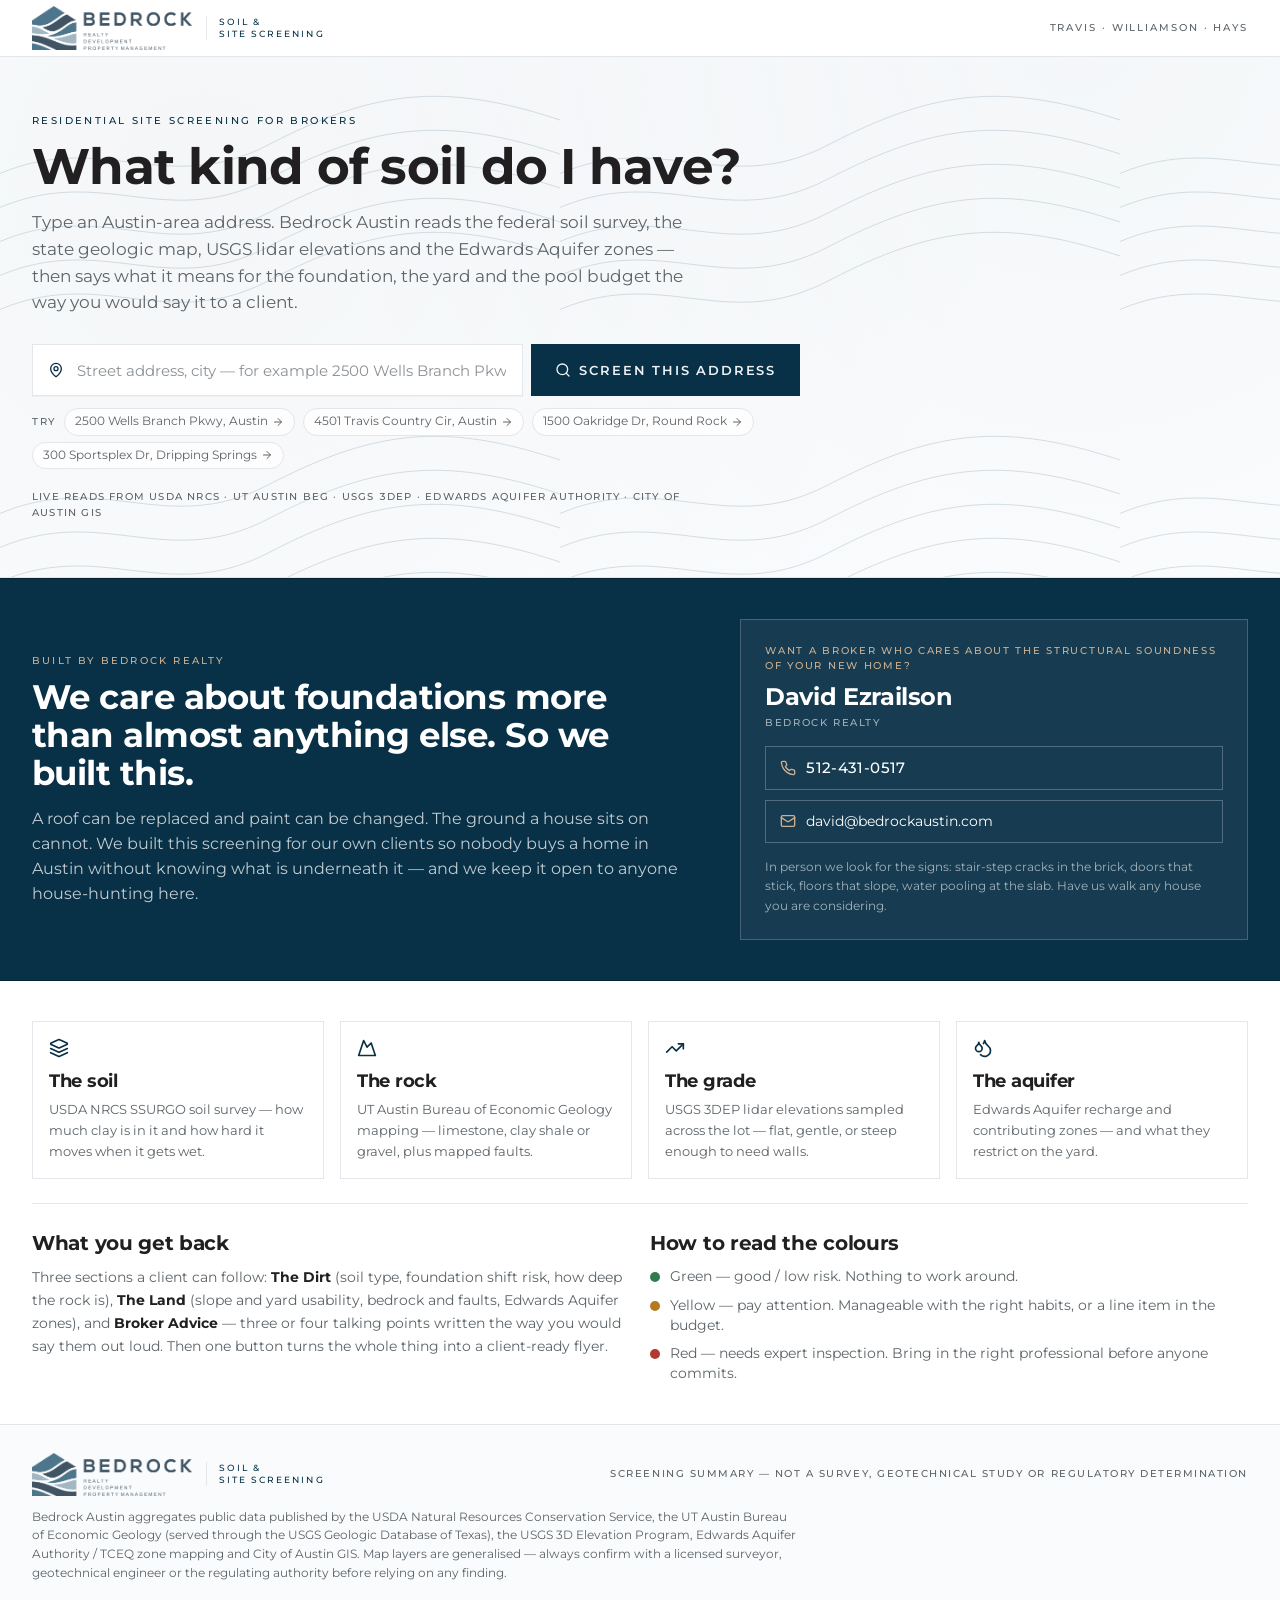
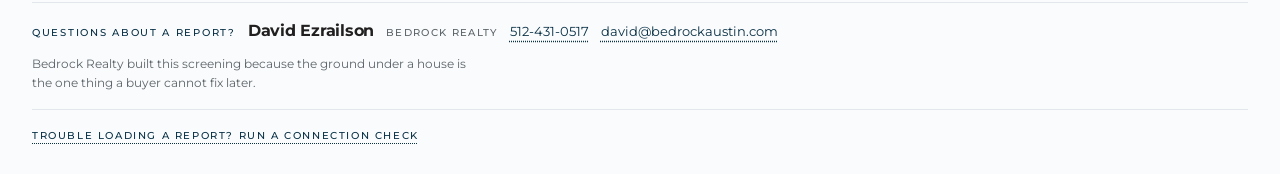
==== commit b8b37964: "Reword the contact offer" ====
--- a/index.html
+++ b/index.html
@@ -16,7 +16,7 @@
     <link
       href="https://fonts.googleapis.com/css2?family=Montserrat:wght@400;500;600;700;800&display=swap"
       rel="stylesheet" />
-    <script type="module" crossorigin src="./assets/index-DiHZfz-e.js"></script>
+    <script type="module" crossorigin src="./assets/index-CHl5ahlO.js"></script>
     <link rel="stylesheet" crossorigin href="./assets/index-B5q8c1B0.css">
   </head>
 
